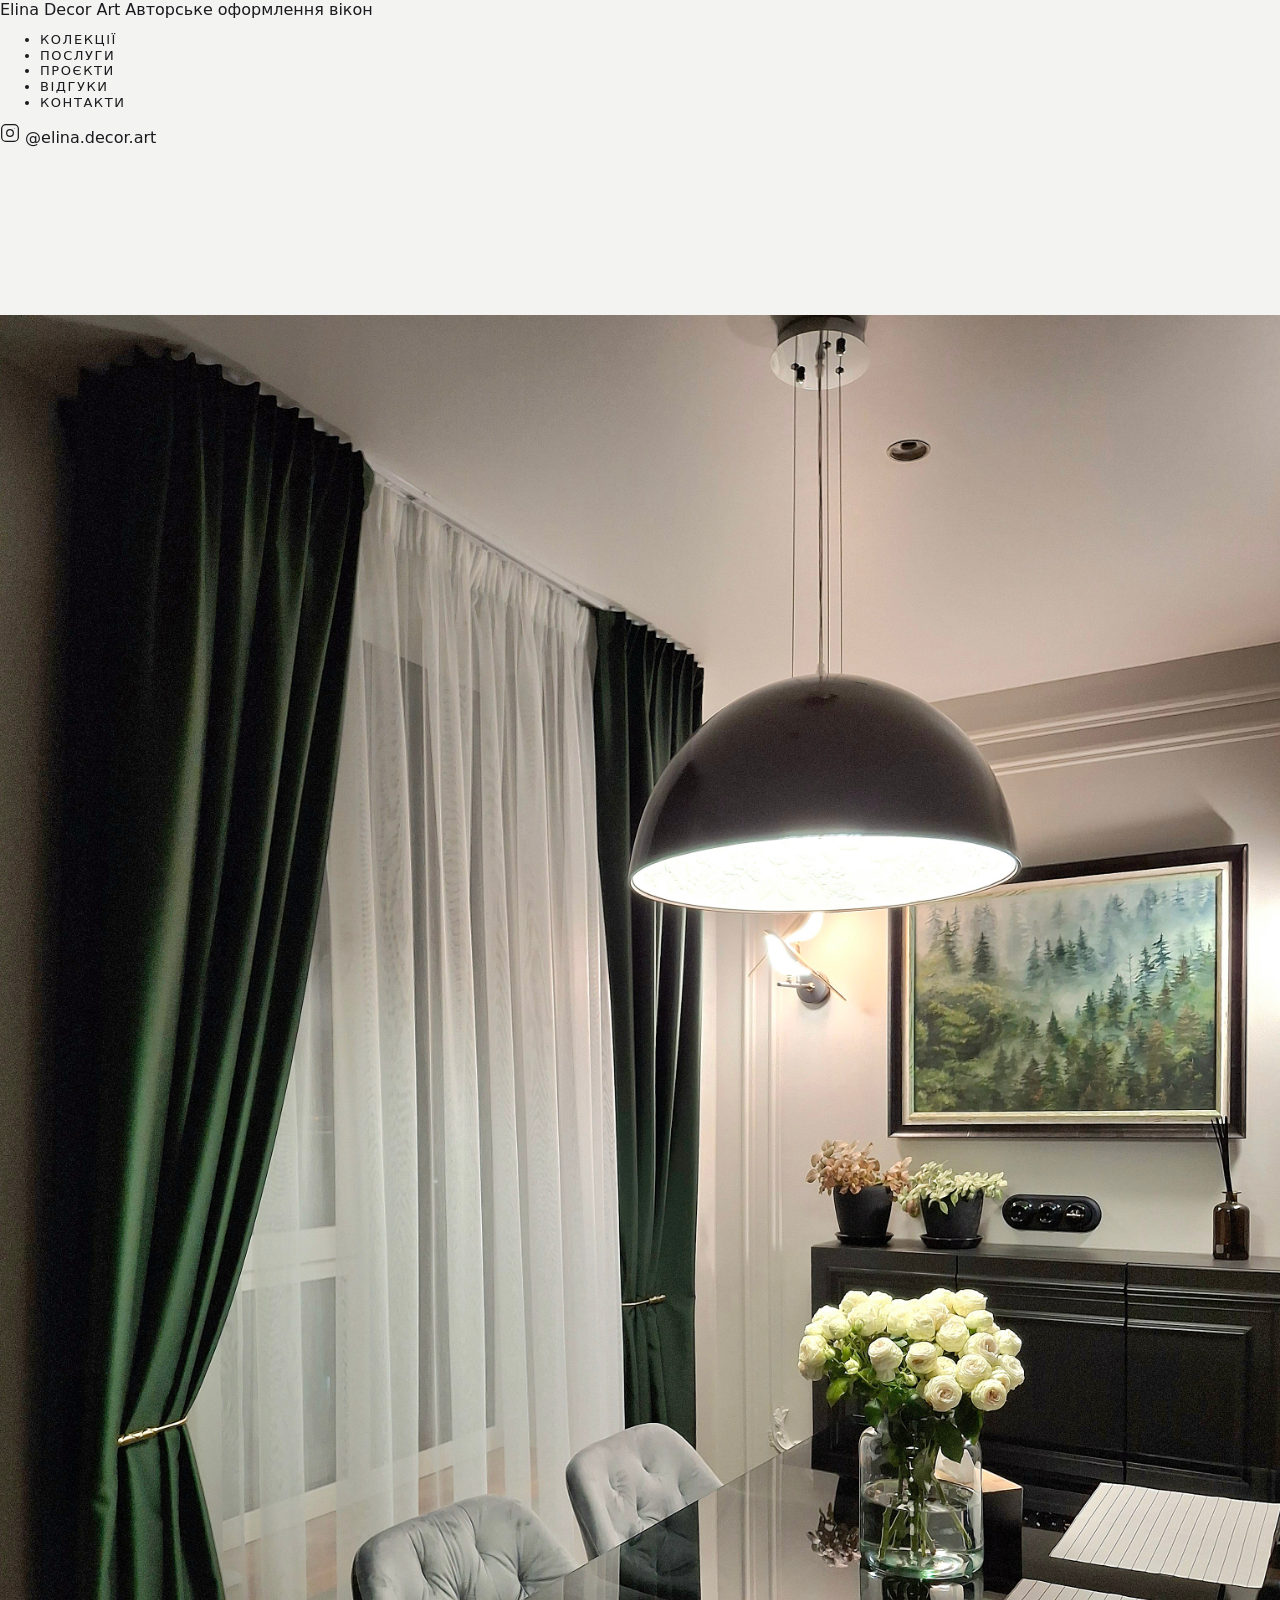
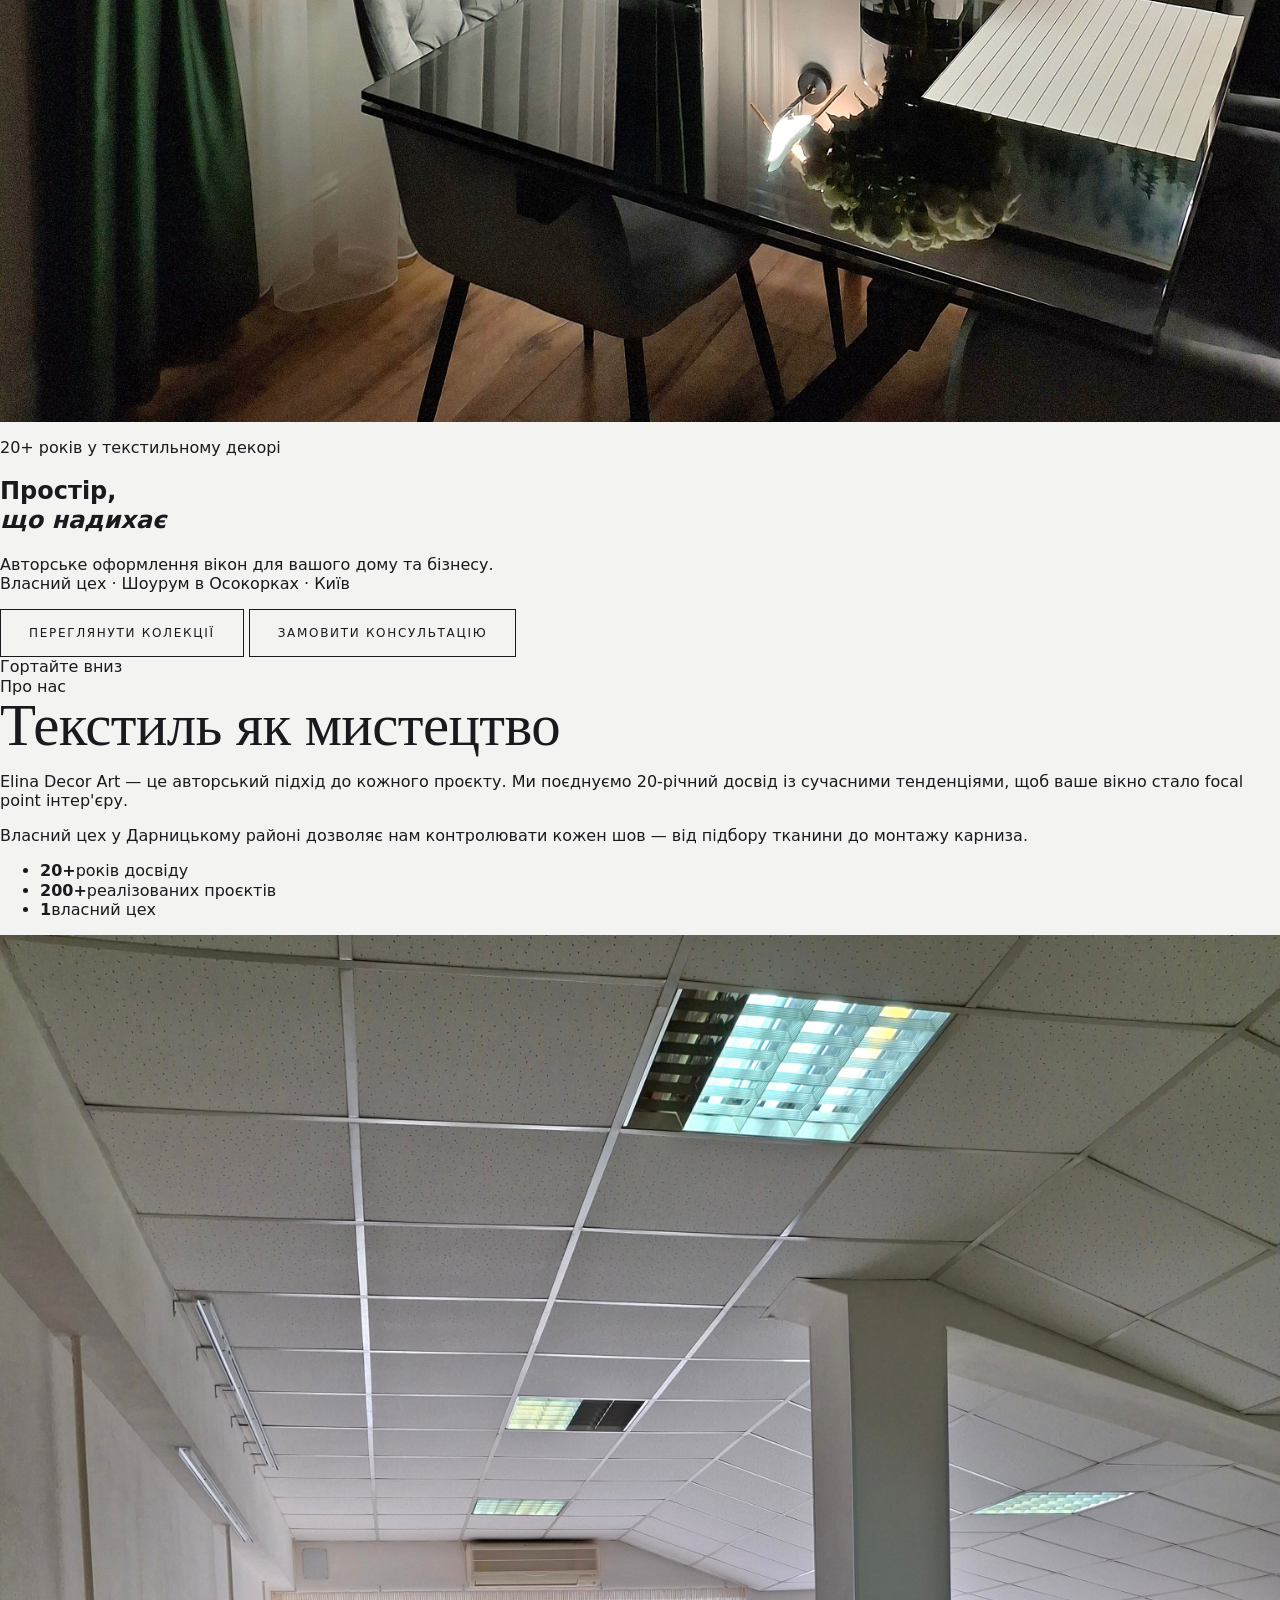
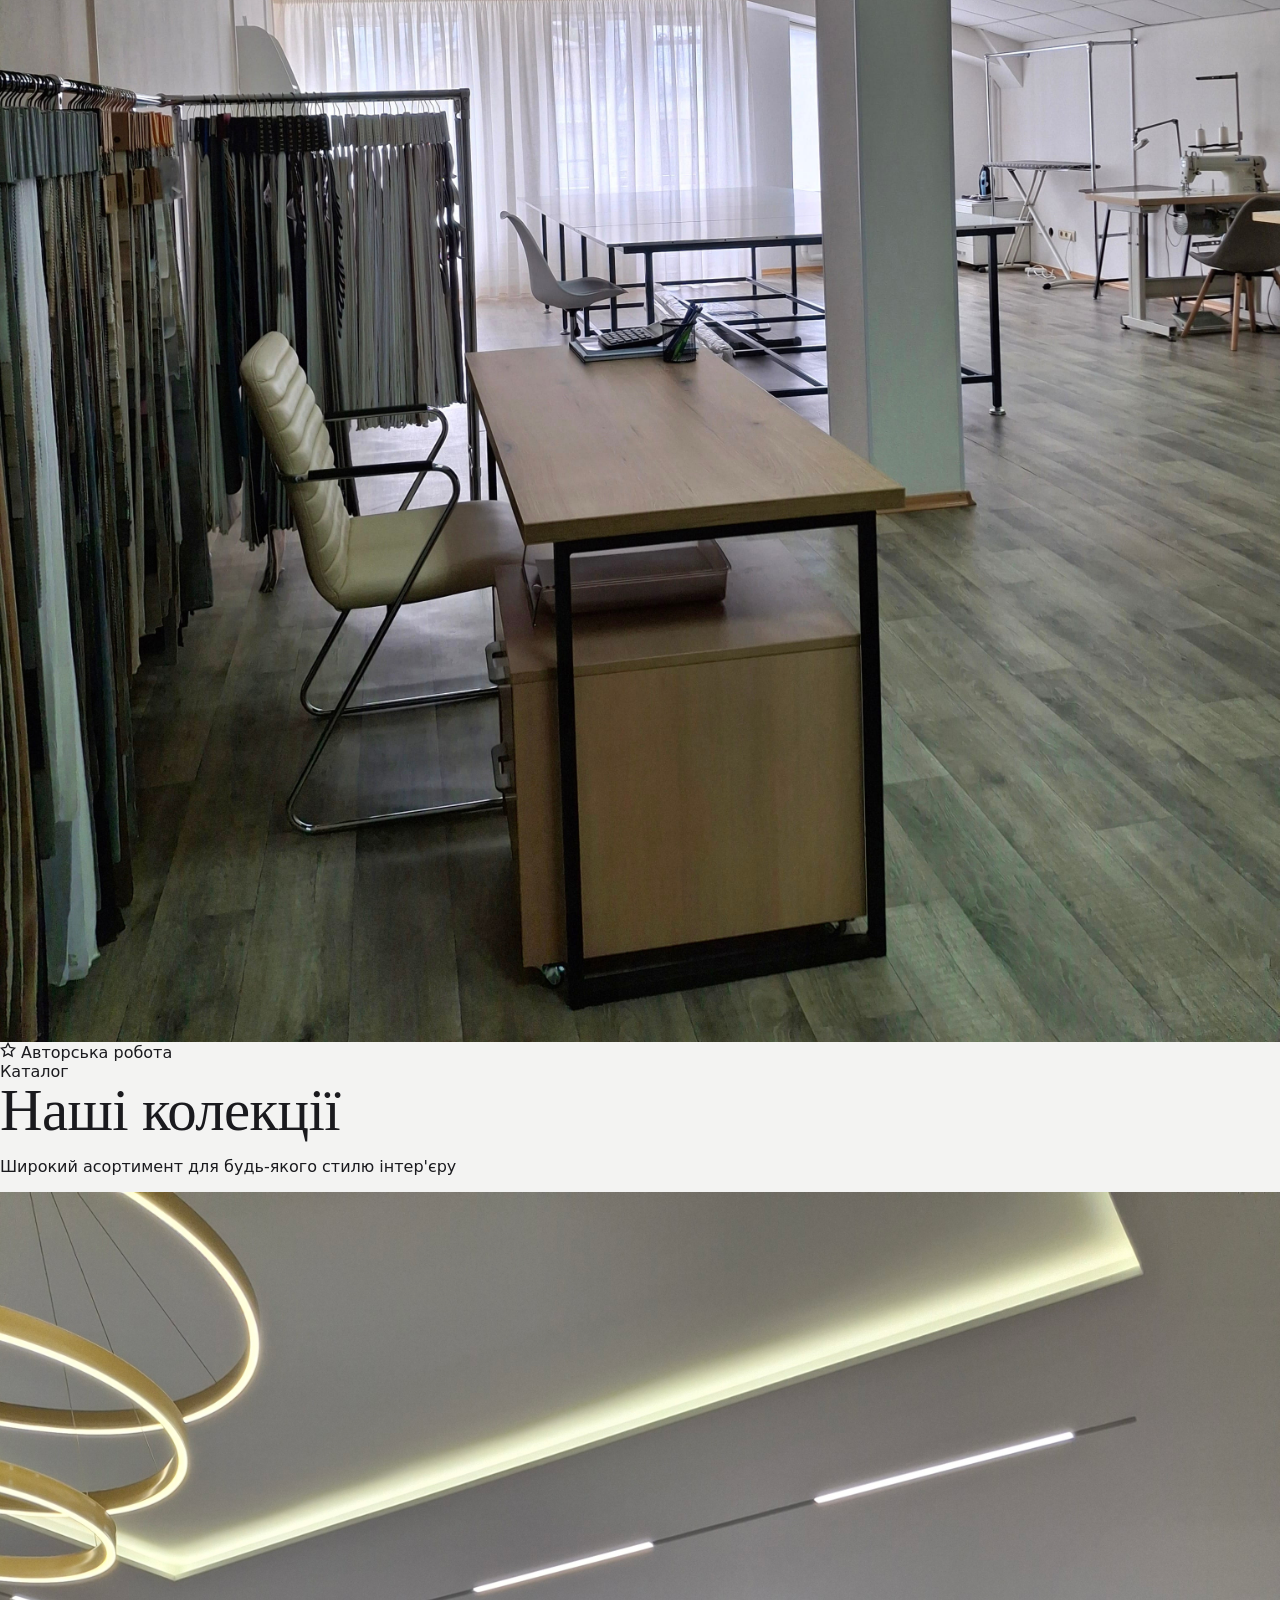
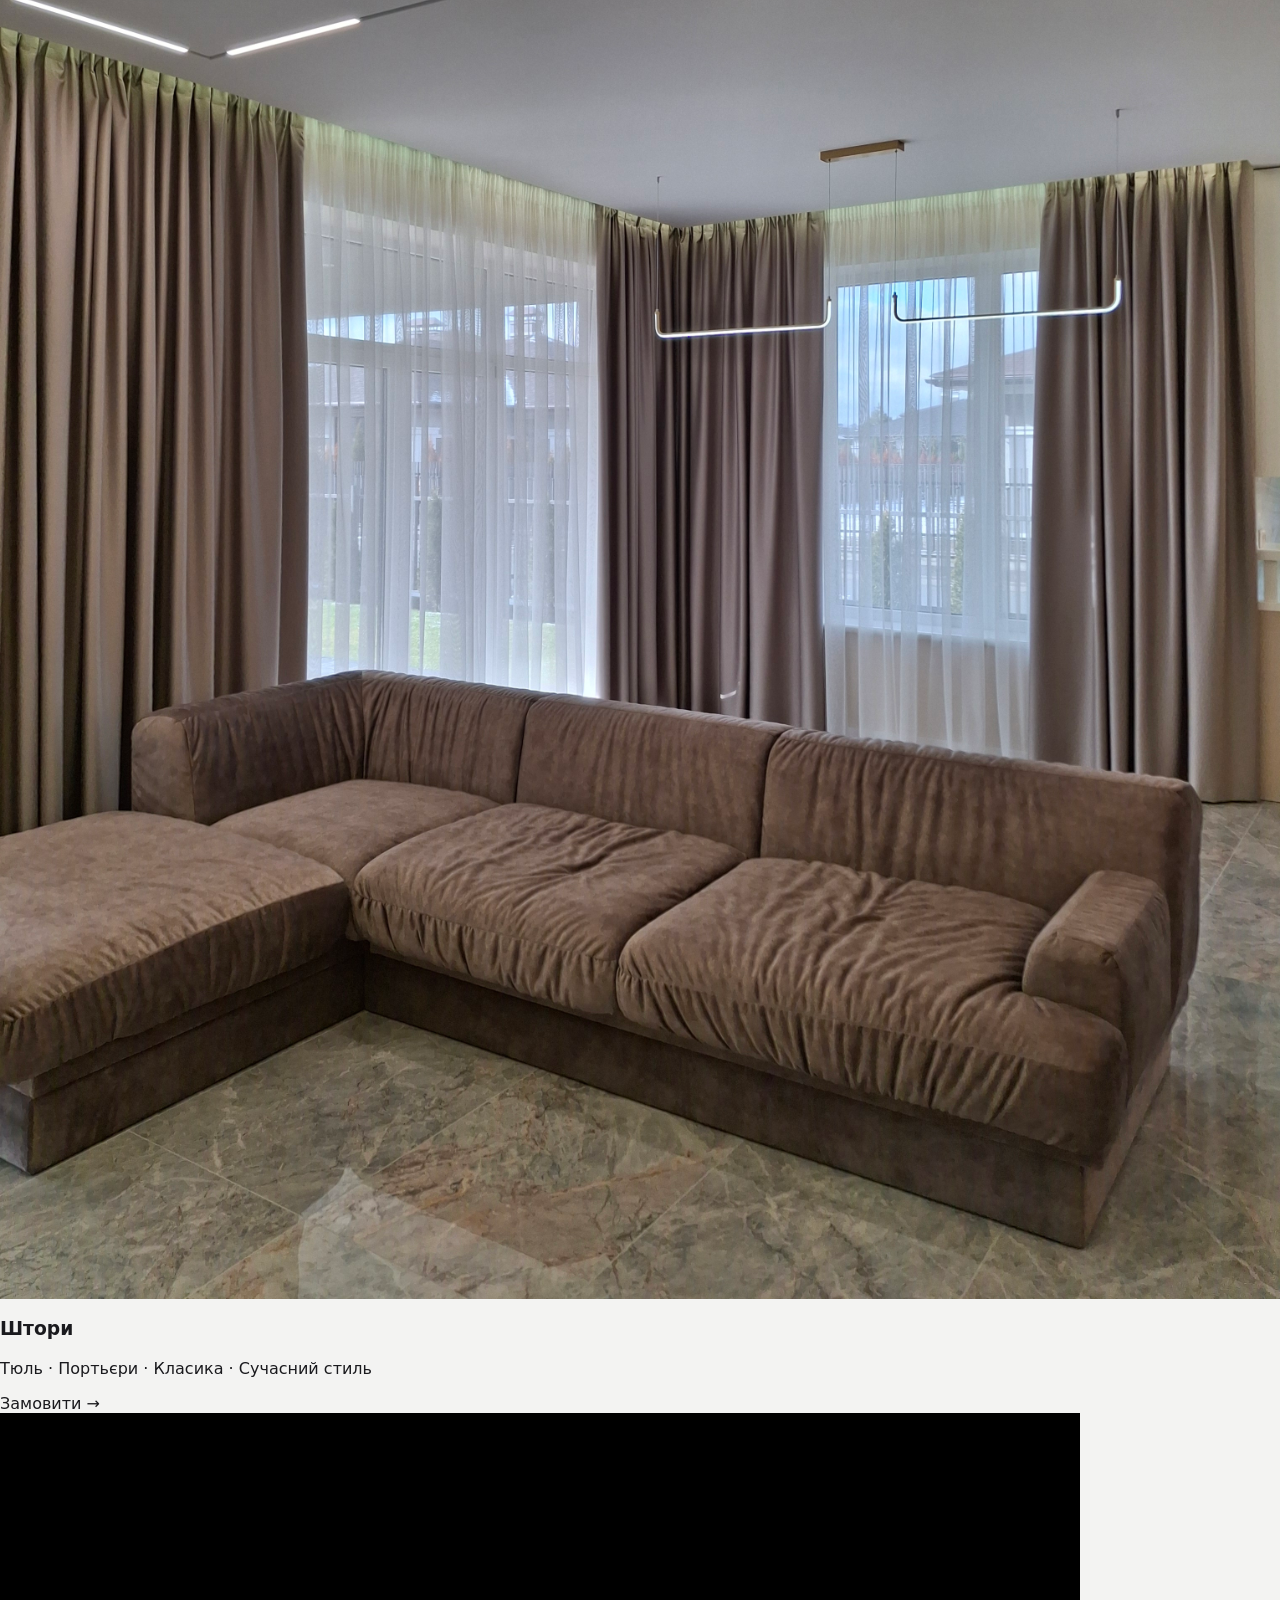
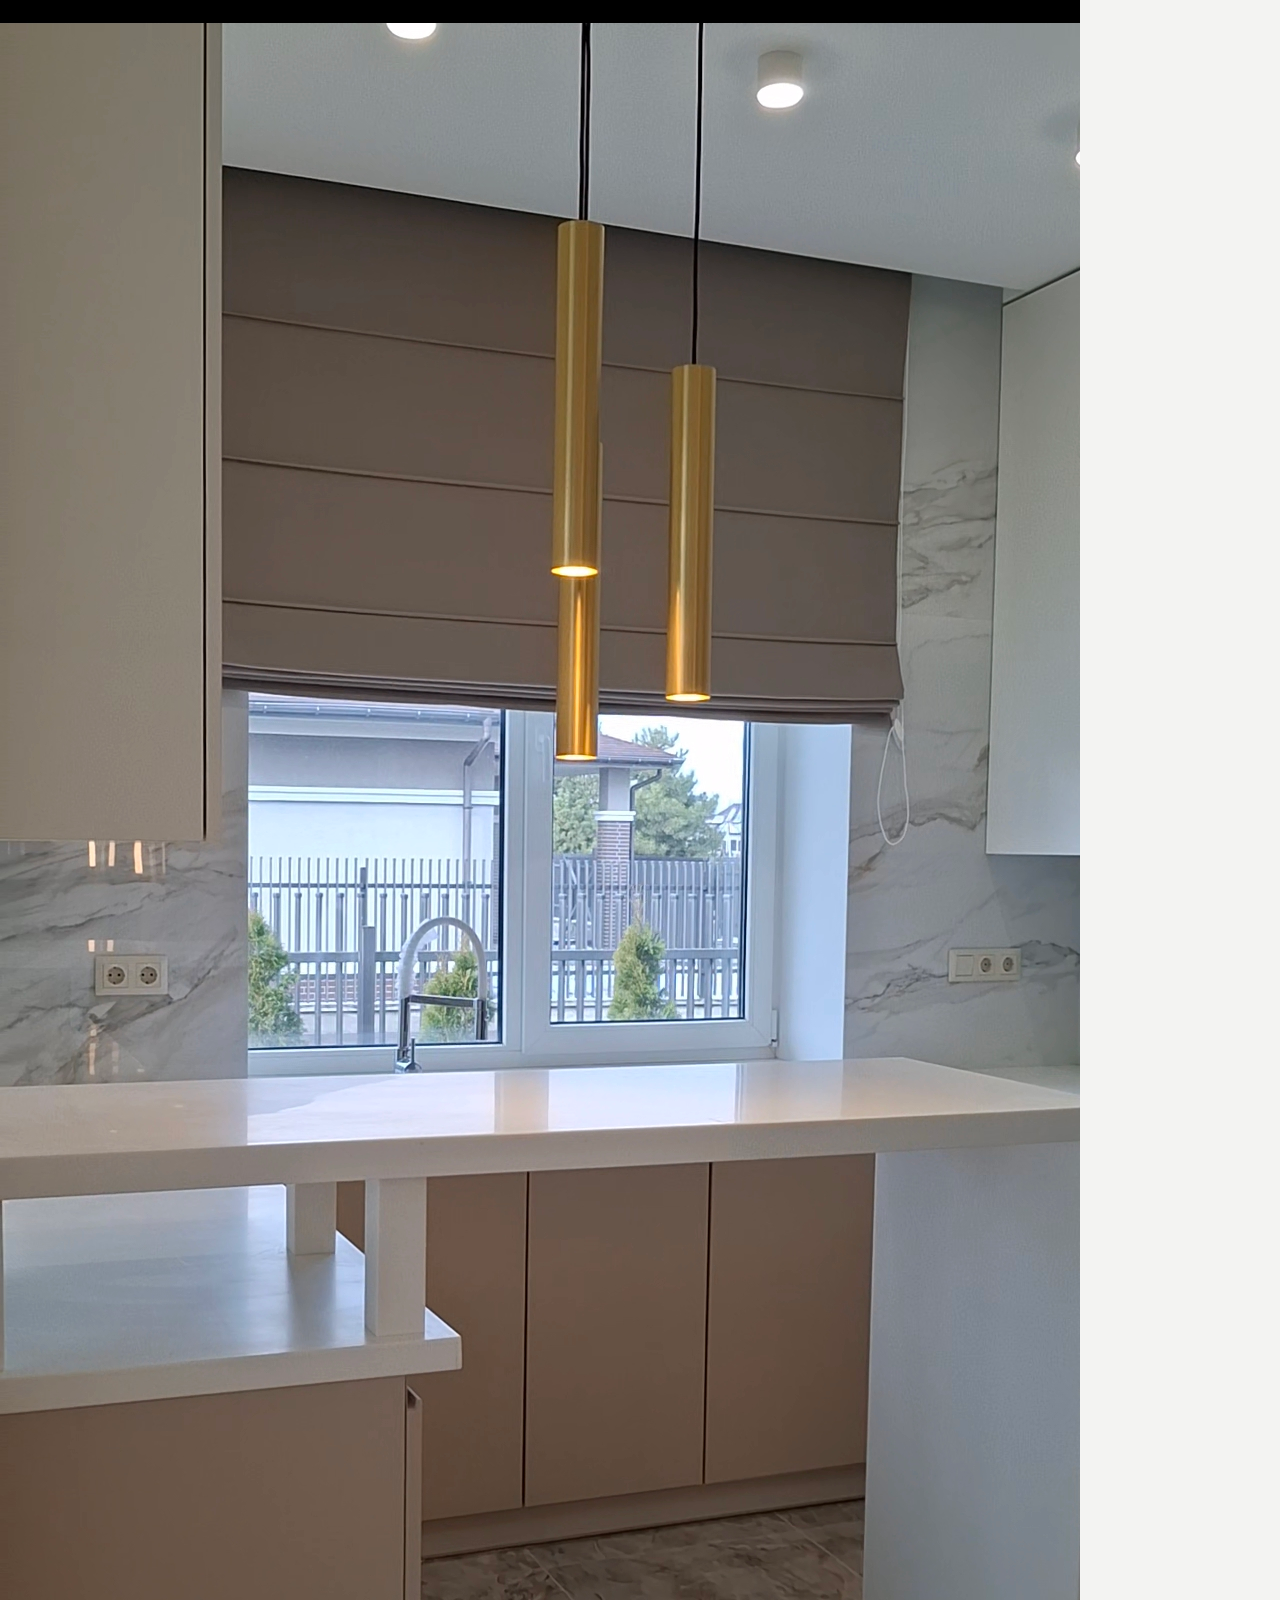
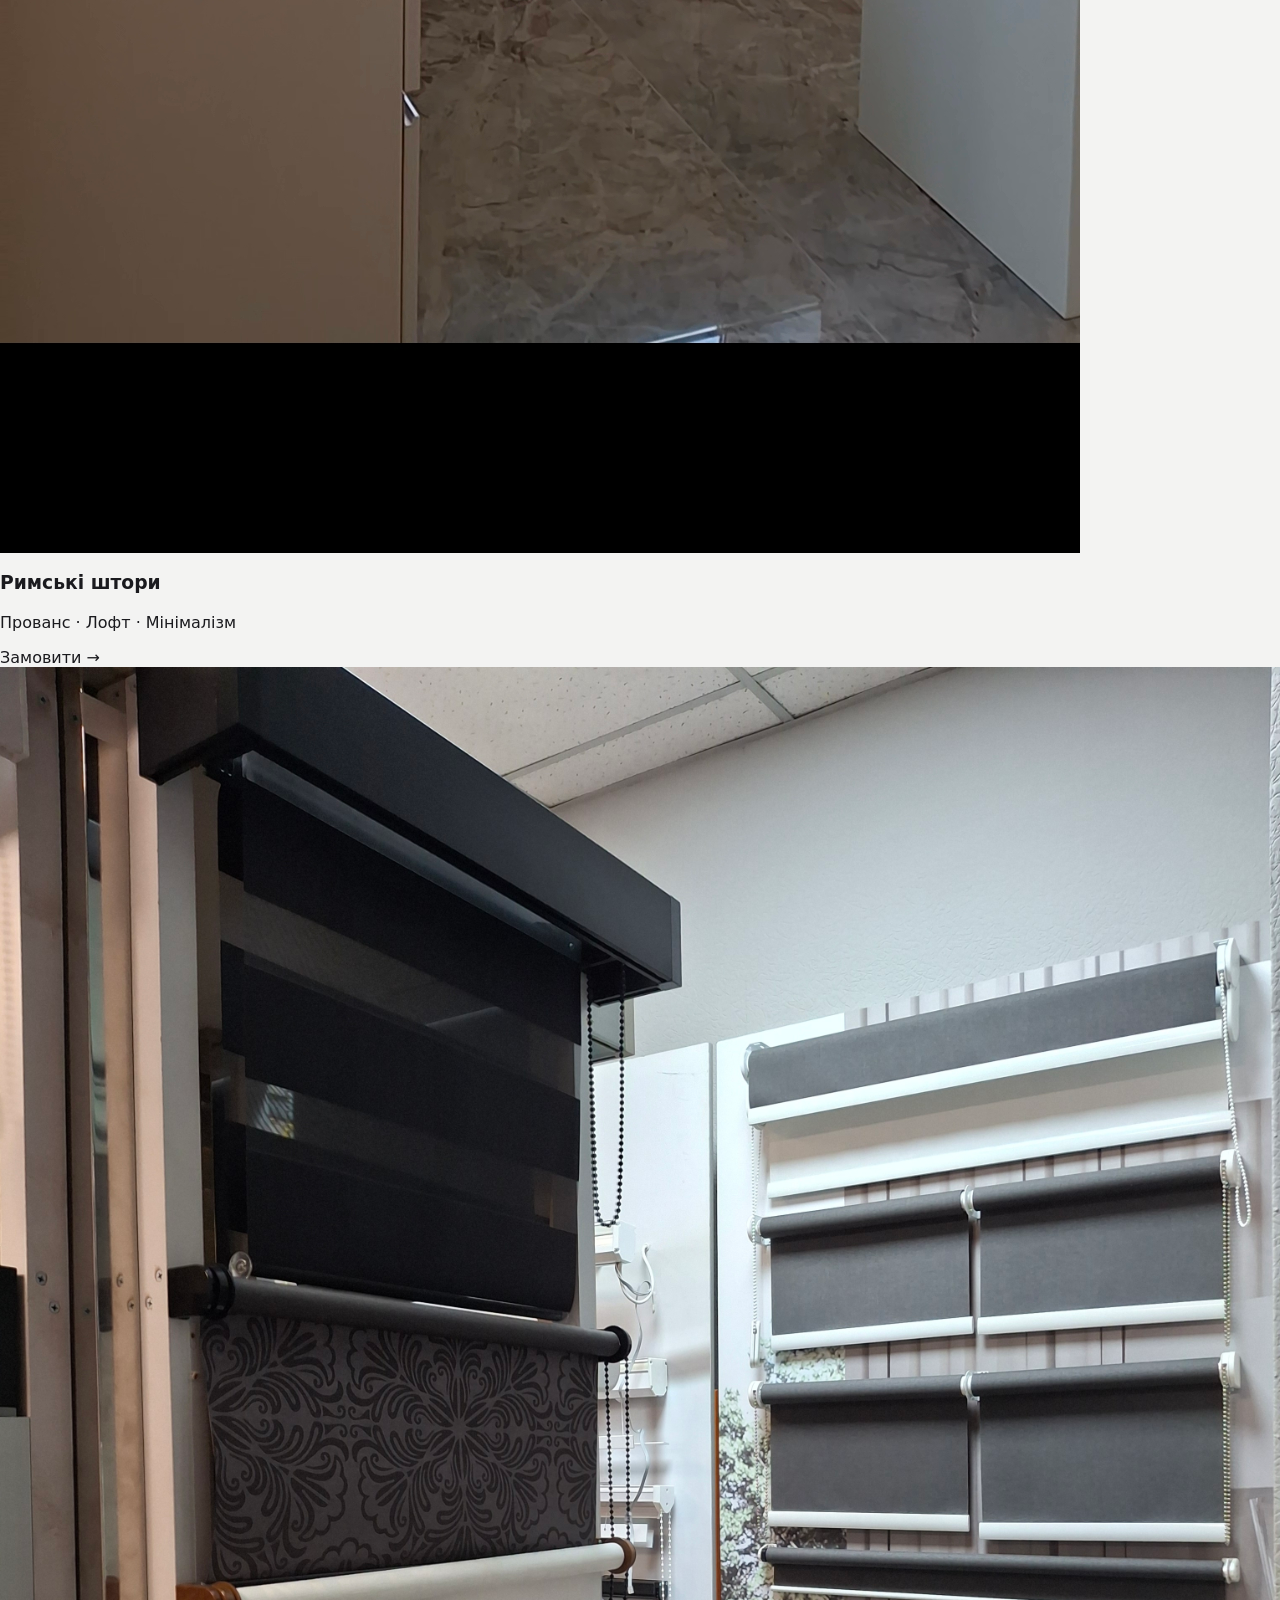
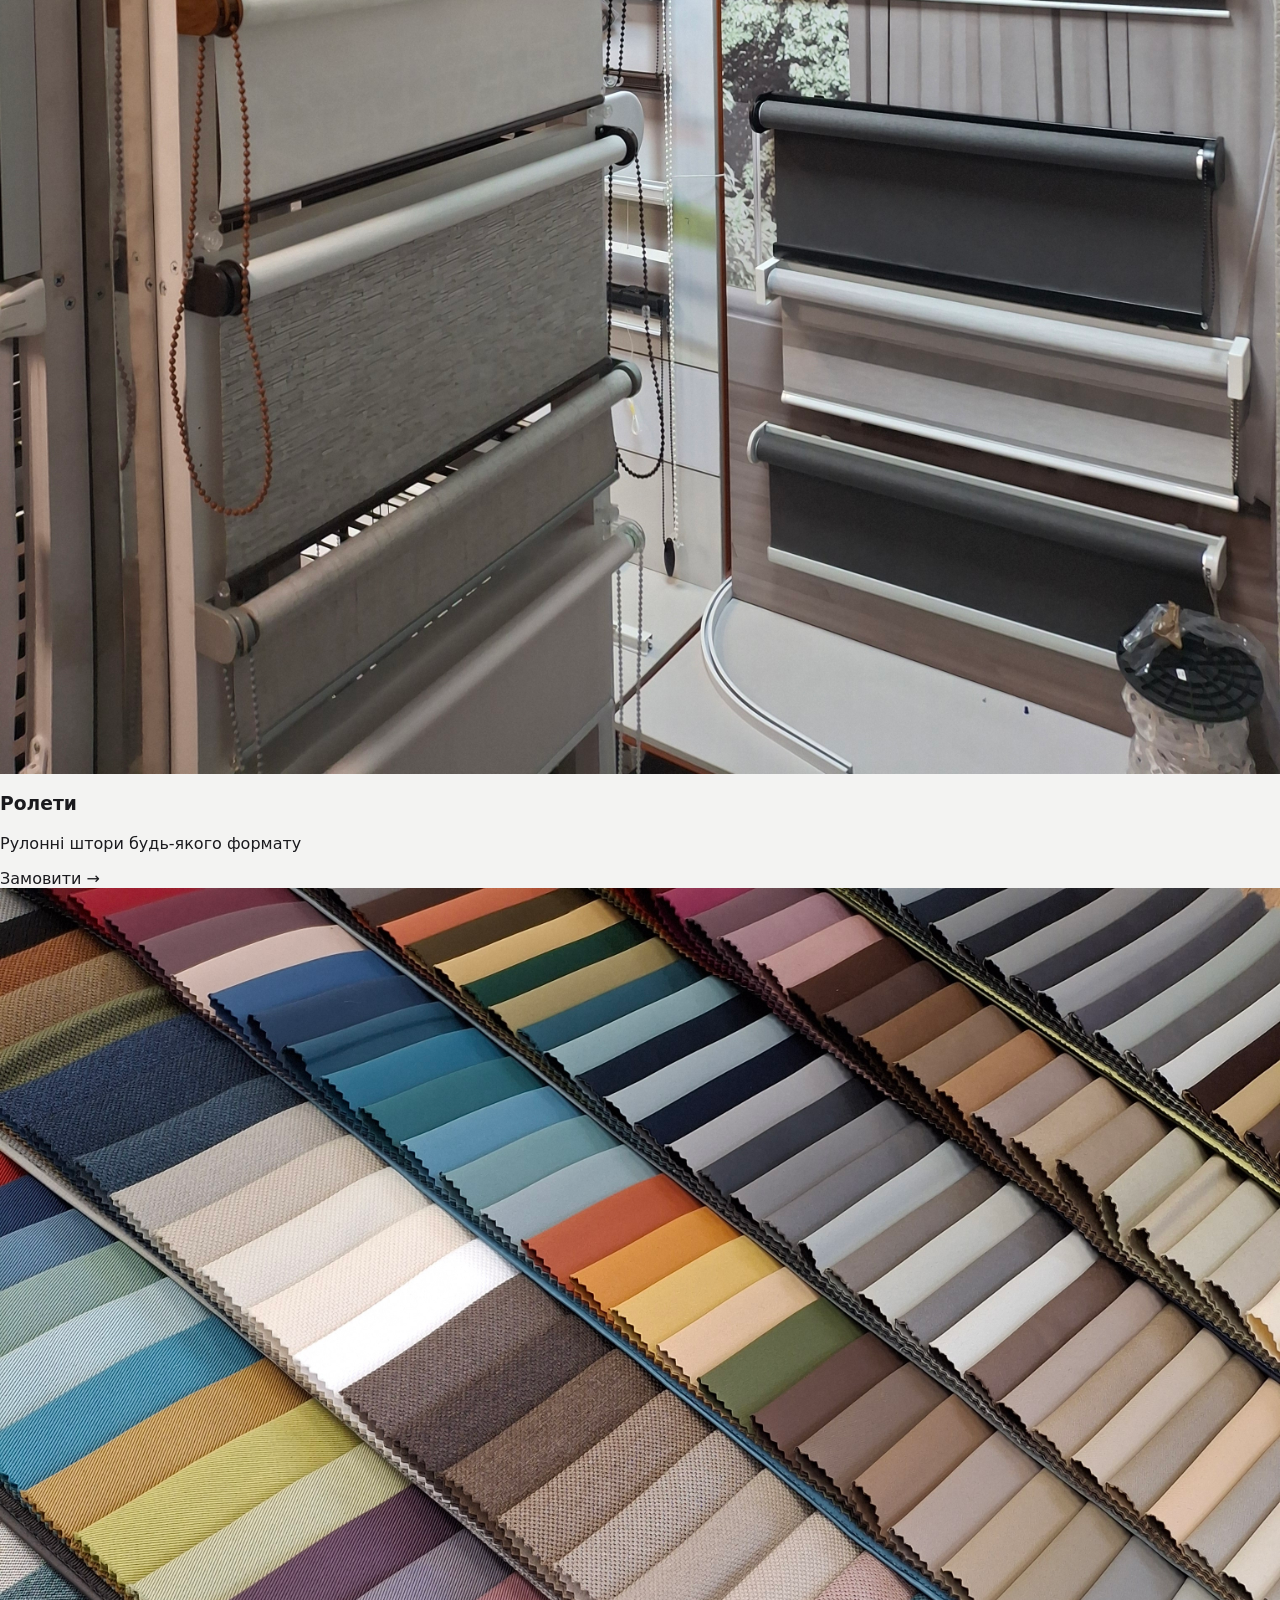
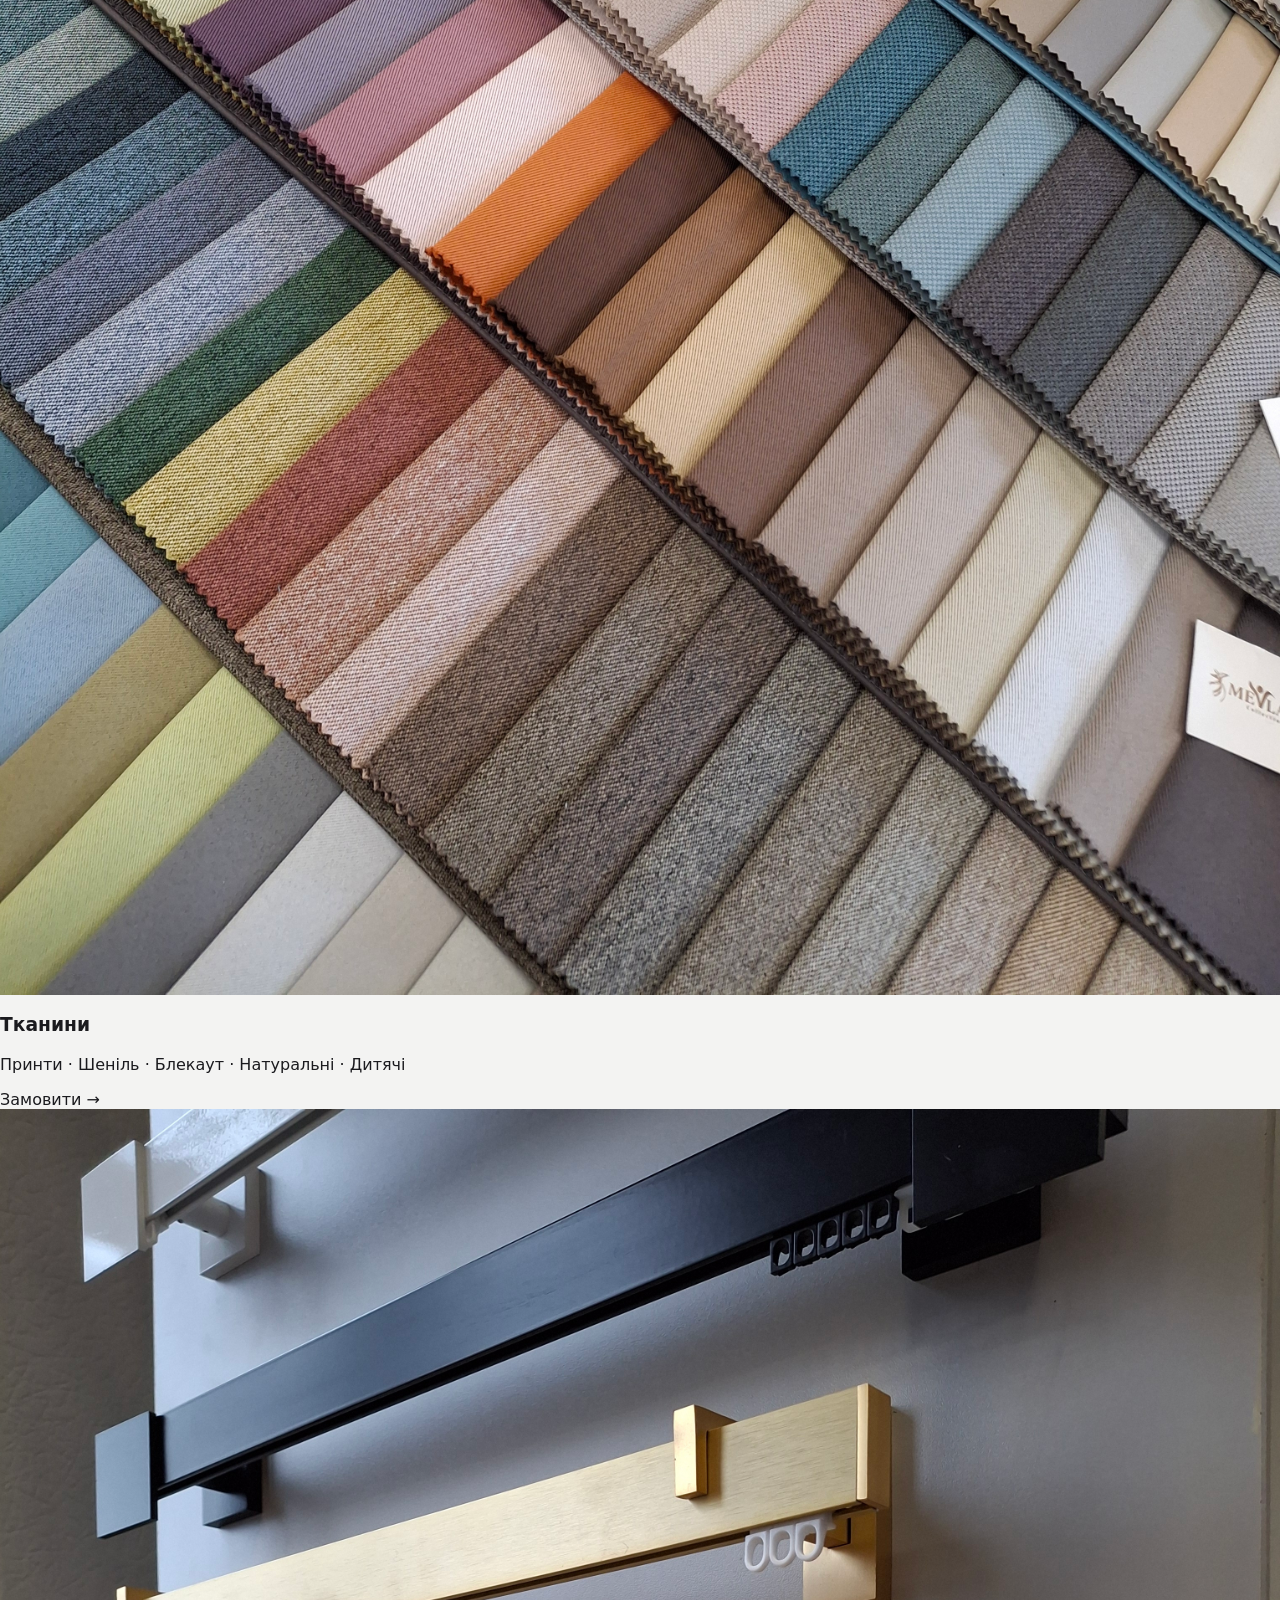
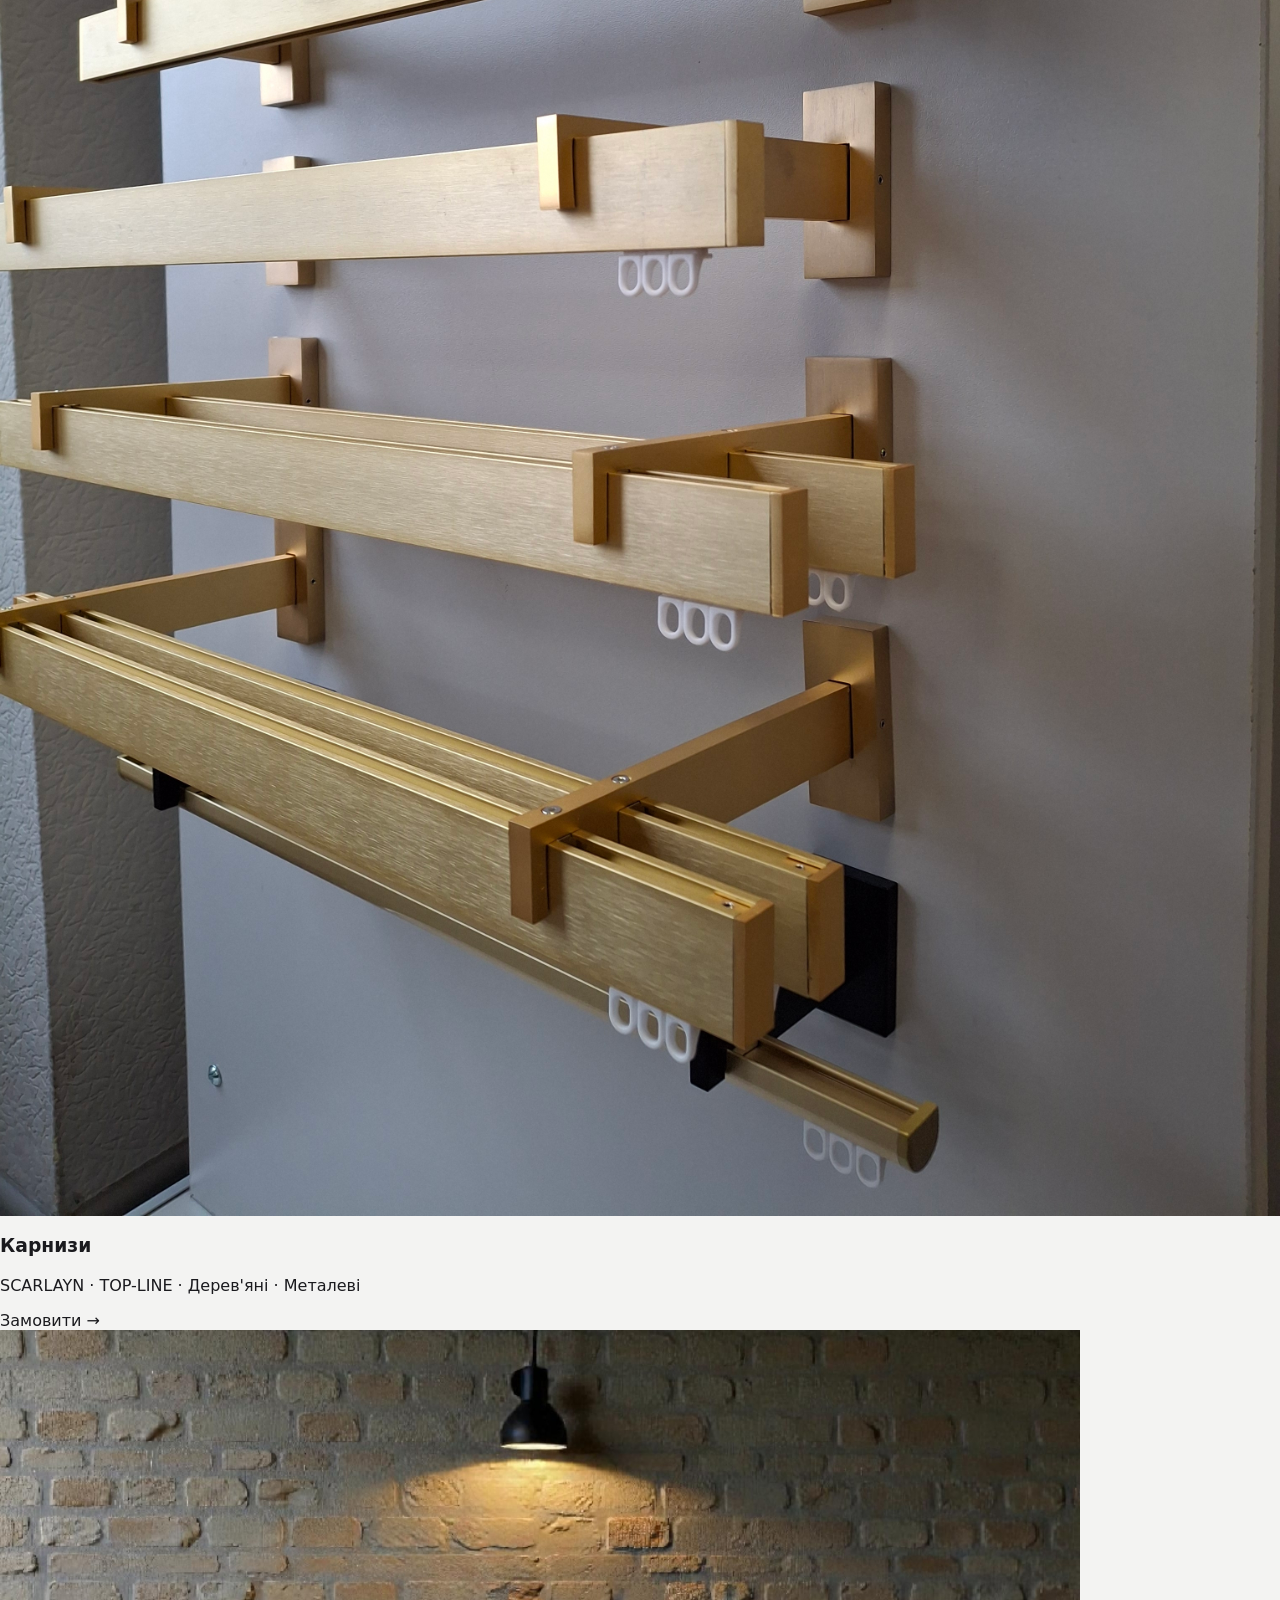
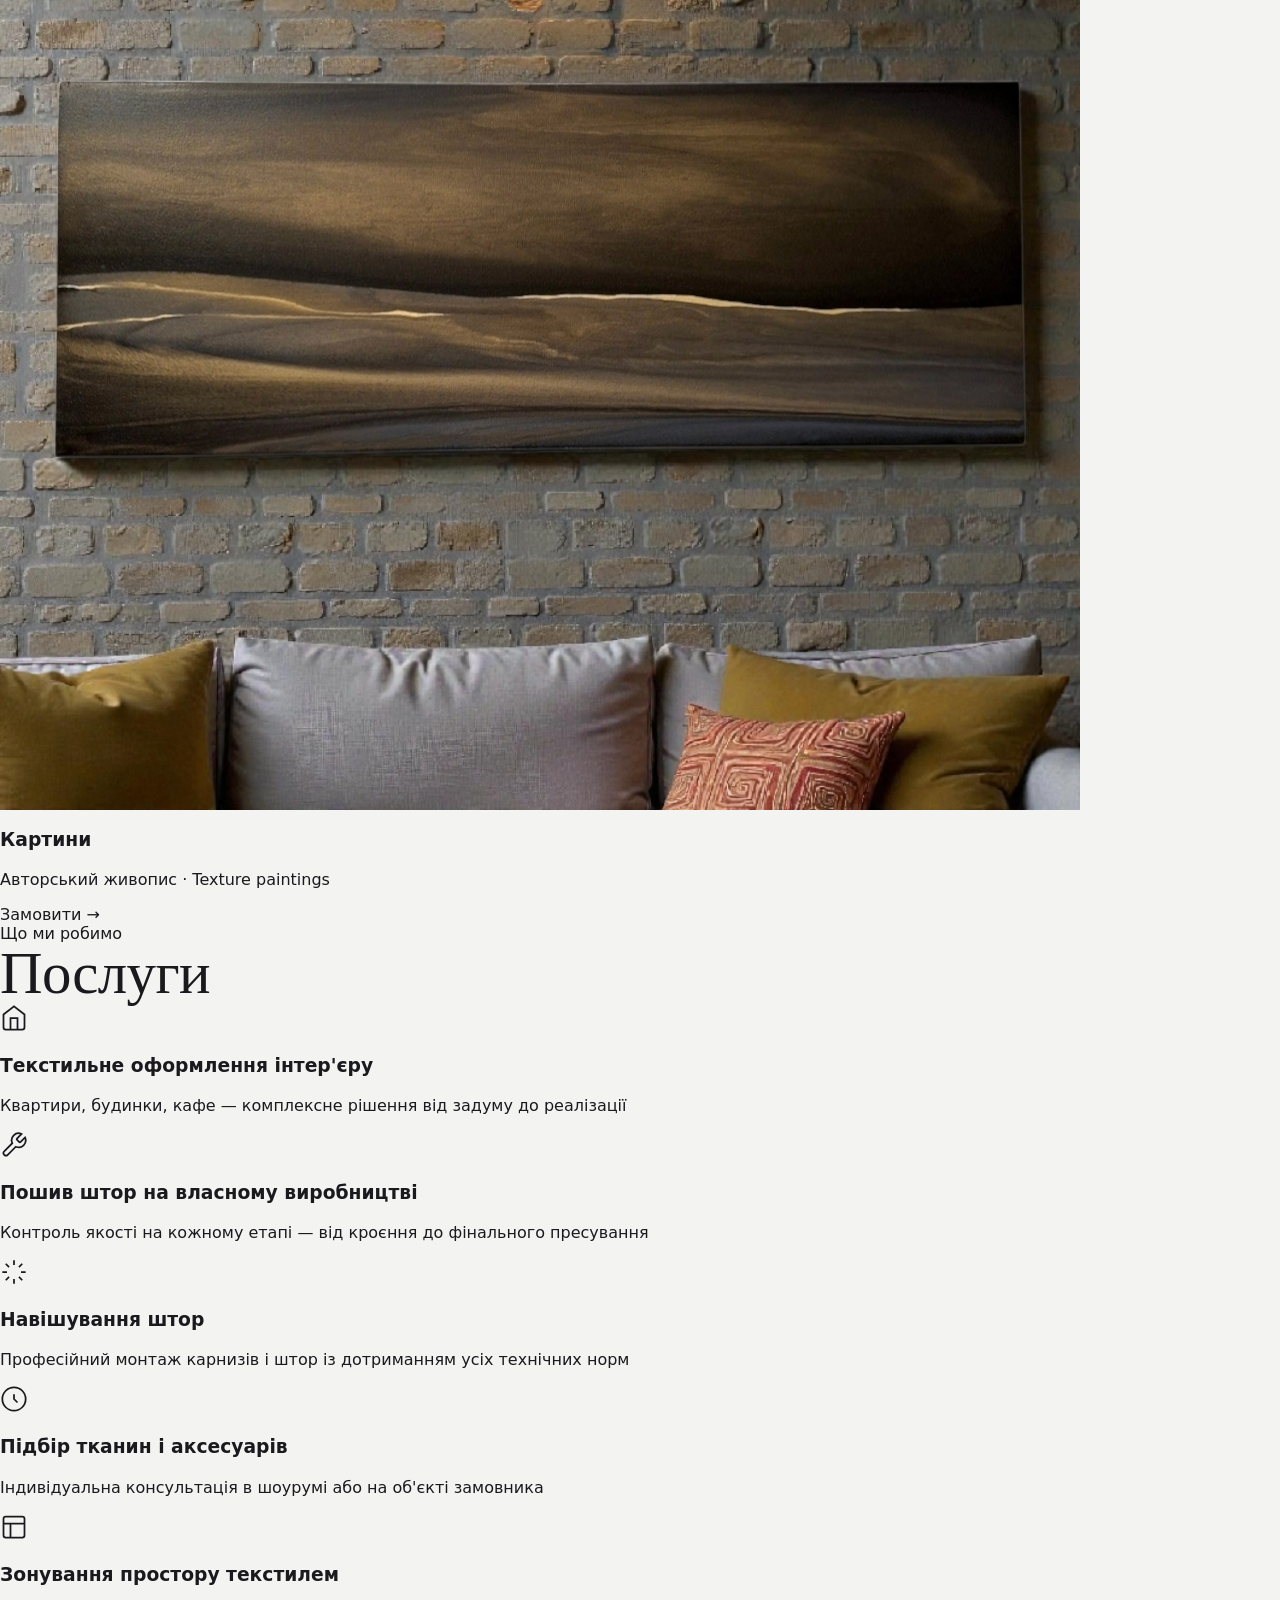
==== index.html @ 7eb772ab "content: swap in 7 new photos; correct phone to +38 097 248 39 22 Replaces hero, cat-shtory, cat-rom" ====
<!DOCTYPE html>
<html lang="uk">
<head>
  <meta charset="UTF-8" />
  <meta name="viewport" content="width=device-width, initial-scale=1.0" />
  <title>Elina Decor Art — Авторське оформлення вікон у Києві</title>
  <meta name="description" content="Авторське оформлення вікон. 20+ років досвіду. Карнизи, тканини, аксесуари, ролети. Власний цех у Києві, Осокорки." />
  <meta name="keywords" content="штори Київ, карнизи, ролети, тканини, оформлення вікон, пошив штор, римські штори" />
  <link rel="preconnect" href="https://fonts.googleapis.com" />
  <link rel="preconnect" href="https://fonts.gstatic.com" crossorigin />
  <link href="https://fonts.googleapis.com/css2?family=Cormorant+Garamond:ital,wght@0,300;0,400;0,500;0,600;1,300;1,400&family=Jost:wght@300;400;500&display=swap" rel="stylesheet" />
  <link rel="stylesheet" href="style.css" />
</head>
<body>

<!-- ─── HEADER ─── -->
<header class="header" id="header">
  <div class="header__inner container">
    <a href="#" class="logo">
      <span class="logo__name">Elina Decor Art</span>
      <span class="logo__tagline">Авторське оформлення вікон</span>
    </a>
    <nav class="nav" id="nav">
      <ul class="nav__list">
        <li><a href="#categories" class="nav__link">Колекції</a></li>
        <li><a href="#services" class="nav__link">Послуги</a></li>
        <li><a href="#projects" class="nav__link">Проєкти</a></li>
        <li><a href="#reviews" class="nav__link">Відгуки</a></li>
        <li><a href="#contact" class="nav__link">Контакти</a></li>
      </ul>
    </nav>
    <a href="https://www.instagram.com/elina.decor.art" target="_blank" rel="noopener" class="header__instagram">
      <svg width="20" height="20" viewBox="0 0 24 24" fill="none" stroke="currentColor" stroke-width="1.5"><rect x="2" y="2" width="20" height="20" rx="5"/><circle cx="12" cy="12" r="4"/><circle cx="17.5" cy="6.5" r="0.5" fill="currentColor" stroke="none"/></svg>
      @elina.decor.art
    </a>
    <button class="burger" id="burger" aria-label="Меню">
      <span></span><span></span><span></span>
    </button>
  </div>
</header>

<!-- ─── HERO ─── -->
<section class="hero" id="hero">
  <div class="hero__bg">
    <div class="hero__overlay"></div>
    <img src="hero.jpg" alt="Елегантні штори" class="hero__img" id="heroImg" onerror="this.style.display='none'" />
  </div>
  <div class="hero__content container">
    <p class="hero__eyebrow">20+ років у текстильному декорі</p>
    <h1 class="hero__title">Простір,<br /><em>що надихає</em></h1>
    <p class="hero__sub">Авторське оформлення вікон для вашого дому та бізнесу.<br />Власний цех · Шоурум в Осокорках · Київ</p>
    <div class="hero__actions">
      <a href="#categories" class="btn btn--primary">Переглянути колекції</a>
      <a href="#contact" class="btn btn--ghost">Замовити консультацію</a>
    </div>
  </div>
  <div class="hero__scroll-hint">
    <span>Гортайте вниз</span>
    <div class="hero__scroll-line"></div>
  </div>
</section>

<!-- ─── INTRO ─── -->
<section class="intro section">
  <div class="container intro__grid">
    <div class="intro__text">
      <span class="label">Про нас</span>
      <h2 class="h2">Текстиль як мистецтво</h2>
      <p>Elina Decor Art — це авторський підхід до кожного проєкту. Ми поєднуємо 20-річний досвід із сучасними тенденціями, щоб ваше вікно стало focal point інтер'єру.</p>
      <p>Власний цех у Дарницькому районі дозволяє нам контролювати кожен шов — від підбору тканини до монтажу карниза.</p>
      <ul class="intro__facts">
        <li><strong>20+</strong><span>років досвіду</span></li>
        <li><strong>200+</strong><span>реалізованих проєктів</span></li>
        <li><strong>1</strong><span>власний цех</span></li>
      </ul>
    </div>
    <div class="intro__visual">
      <div class="intro__img-wrap">
        <img src="about.jpg" alt="Наш шоурум" onerror="this.parentElement.classList.add('img-placeholder')" />
        <div class="intro__badge">
          <svg width="16" height="16" viewBox="0 0 24 24" fill="none" stroke="currentColor" stroke-width="2"><path d="M12 2L15.09 8.26L22 9.27L17 14.14L18.18 21.02L12 17.77L5.82 21.02L7 14.14L2 9.27L8.91 8.26L12 2Z"/></svg>
          Авторська робота
        </div>
      </div>
    </div>
  </div>
</section>

<!-- ─── CATEGORIES ─── -->
<section class="categories section section--sand" id="categories">
  <div class="container">
    <div class="section-header">
      <span class="label">Каталог</span>
      <h2 class="h2">Наші колекції</h2>
      <p class="section-header__sub">Широкий асортимент для будь-якого стилю інтер'єру</p>
    </div>
    <div class="categories__grid">

      <!-- Col 1: tall card (row-span 2) -->
      <article class="cat-card cat-card--large">
        <div class="cat-card__img-wrap">
          <img src="cat-shtory.jpg" alt="Штори" onerror="this.parentElement.classList.add('img-placeholder')" />
          <div class="cat-card__overlay"></div>
        </div>
        <div class="cat-card__body">
          <h3 class="cat-card__title">Штори</h3>
          <p class="cat-card__sub">Тюль · Портьєри · Класика · Сучасний стиль</p>
          <a href="#contact" class="cat-card__link">Замовити <span>→</span></a>
        </div>
      </article>

      <!-- Col 2 row 1 -->
      <article class="cat-card">
        <div class="cat-card__img-wrap">
          <img src="cat-roman.jpg" alt="Римські штори" onerror="this.parentElement.classList.add('img-placeholder')" />
          <div class="cat-card__overlay"></div>
        </div>
        <div class="cat-card__body">
          <h3 class="cat-card__title">Римські штори</h3>
          <p class="cat-card__sub">Прованс · Лофт · Мінімалізм</p>
          <a href="#contact" class="cat-card__link">Замовити <span>→</span></a>
        </div>
      </article>

      <!-- Col 3: tall card (row-span 2) -->
      <article class="cat-card cat-card--large-right">
        <div class="cat-card__img-wrap">
          <img src="cat-rolety.jpg" alt="Ролети" onerror="this.parentElement.classList.add('img-placeholder')" />
          <div class="cat-card__overlay"></div>
        </div>
        <div class="cat-card__body">
          <h3 class="cat-card__title">Ролети</h3>
          <p class="cat-card__sub">Рулонні штори будь-якого формату</p>
          <a href="#contact" class="cat-card__link">Замовити <span>→</span></a>
        </div>
      </article>

      <!-- Col 2 row 2 -->
      <article class="cat-card">
        <div class="cat-card__img-wrap">
          <img src="cat-fabric.jpg" alt="Тканини" onerror="this.parentElement.classList.add('img-placeholder')" />
          <div class="cat-card__overlay"></div>
        </div>
        <div class="cat-card__body">
          <h3 class="cat-card__title">Тканини</h3>
          <p class="cat-card__sub">Принти · Шеніль · Блекаут · Натуральні · Дитячі</p>
          <a href="#contact" class="cat-card__link">Замовити <span>→</span></a>
        </div>
      </article>

      <!-- Row 3 full width — 2 cards -->
      <article class="cat-card">
        <div class="cat-card__img-wrap">
          <img src="cat-karnyz.jpg" alt="Карнизи" onerror="this.parentElement.classList.add('img-placeholder')" />
          <div class="cat-card__overlay"></div>
        </div>
        <div class="cat-card__body">
          <h3 class="cat-card__title">Карнизи</h3>
          <p class="cat-card__sub">SCARLAYN · TOP-LINE · Дерев'яні · Металеві</p>
          <a href="#contact" class="cat-card__link">Замовити <span>→</span></a>
        </div>
      </article>

      <article class="cat-card">
        <div class="cat-card__img-wrap">
          <img src="cat-paintings.jpg" alt="Картини" onerror="this.parentElement.classList.add('img-placeholder')" />
          <div class="cat-card__overlay"></div>
        </div>
        <div class="cat-card__body">
          <h3 class="cat-card__title">Картини</h3>
          <p class="cat-card__sub">Авторський живопис · Texture paintings</p>
          <a href="#contact" class="cat-card__link">Замовити <span>→</span></a>
        </div>
      </article>

    </div>
  </div>
</section>

<!-- ─── SERVICES ─── -->
<section class="services section" id="services">
  <div class="container">
    <div class="section-header">
      <span class="label">Що ми робимо</span>
      <h2 class="h2">Послуги</h2>
    </div>
    <div class="services__grid">
      <div class="service-item">
        <div class="service-item__icon">
          <svg width="28" height="28" viewBox="0 0 24 24" fill="none" stroke="currentColor" stroke-width="1.5"><path d="M3 9l9-7 9 7v11a2 2 0 01-2 2H5a2 2 0 01-2-2z"/><polyline points="9 22 9 12 15 12 15 22"/></svg>
        </div>
        <h3>Текстильне оформлення інтер'єру</h3>
        <p>Квартири, будинки, кафе — комплексне рішення від задуму до реалізації</p>
      </div>
      <div class="service-item">
        <div class="service-item__icon">
          <svg width="28" height="28" viewBox="0 0 24 24" fill="none" stroke="currentColor" stroke-width="1.5"><path d="M14.7 6.3a1 1 0 000 1.4l1.6 1.6a1 1 0 001.4 0l3.77-3.77a6 6 0 01-7.94 7.94l-6.91 6.91a2.12 2.12 0 01-3-3l6.91-6.91a6 6 0 017.94-7.94l-3.76 3.76z"/></svg>
        </div>
        <h3>Пошив штор на власному виробництві</h3>
        <p>Контроль якості на кожному етапі — від кроєння до фінального пресування</p>
      </div>
      <div class="service-item">
        <div class="service-item__icon">
          <svg width="28" height="28" viewBox="0 0 24 24" fill="none" stroke="currentColor" stroke-width="1.5"><line x1="12" y1="2" x2="12" y2="6"/><line x1="12" y1="18" x2="12" y2="22"/><path d="M4.93 4.93l2.83 2.83M16.24 16.24l2.83 2.83M2 12h4M18 12h4M4.93 19.07l2.83-2.83M16.24 7.76l2.83-2.83"/></svg>
        </div>
        <h3>Навішування штор</h3>
        <p>Професійний монтаж карнизів і штор із дотриманням усіх технічних норм</p>
      </div>
      <div class="service-item">
        <div class="service-item__icon">
          <svg width="28" height="28" viewBox="0 0 24 24" fill="none" stroke="currentColor" stroke-width="1.5"><circle cx="12" cy="12" r="10"/><path d="M12 8v4l3 3"/></svg>
        </div>
        <h3>Підбір тканин і аксесуарів</h3>
        <p>Індивідуальна консультація в шоурумі або на об'єкті замовника</p>
      </div>
      <div class="service-item">
        <div class="service-item__icon">
          <svg width="28" height="28" viewBox="0 0 24 24" fill="none" stroke="currentColor" stroke-width="1.5"><rect x="3" y="3" width="18" height="18" rx="2"/><path d="M3 9h18M9 21V9"/></svg>
        </div>
        <h3>Зонування простору текстилем</h3>
        <p>Розумне використання штор і тканин для поділу простору без перегородок</p>
      </div>
      <div class="service-item">
        <div class="service-item__icon">
          <svg width="28" height="28" viewBox="0 0 24 24" fill="none" stroke="currentColor" stroke-width="1.5"><path d="M12 2l3.09 6.26L22 9.27l-5 4.87 1.18 6.88L12 17.77l-6.18 3.25L7 14.14 2 9.27l6.91-1.01L12 2z"/></svg>
        </div>
        <h3>Авторські картини Texture Paintings</h3>
        <p>Унікальні живописні роботи для доповнення інтер'єру</p>
      </div>
    </div>
  </div>
</section>

<!-- ─── PROCESS ─── -->
<section class="process section section--dark">
  <div class="container">
    <div class="section-header section-header--light">
      <span class="label label--light">Як ми працюємо</span>
      <h2 class="h2 h2--light">Від ідеї до результату</h2>
    </div>
    <div class="process__steps">
      <div class="process__step">
        <div class="process__num">01</div>
        <h3>Консультація</h3>
        <p>Обговорюємо ваші побажання, стиль інтер'єру та бюджет — в шоурумі або онлайн</p>
      </div>
      <div class="process__connector"></div>
      <div class="process__step">
        <div class="process__num">02</div>
        <h3>Підбір матеріалів</h3>
        <p>Підбираємо тканини, карнизи та аксесуари з урахуванням вашого стилю</p>
      </div>
      <div class="process__connector"></div>
      <div class="process__step">
        <div class="process__num">03</div>
        <h3>Виробництво</h3>
        <p>Шиємо на власному обладнанні з контролем якості на кожному етапі</p>
      </div>
      <div class="process__connector"></div>
      <div class="process__step">
        <div class="process__num">04</div>
        <h3>Монтаж</h3>
        <p>Встановлюємо карнизи та навішуємо штори — акуратно й точно в строк</p>
      </div>
    </div>
  </div>
</section>

<!-- ─── PROJECTS ─── -->
<section class="projects section section--sand" id="projects">
  <div class="container">
    <div class="section-header">
      <span class="label">Портфоліо</span>
      <h2 class="h2">Реалізовані проєкти</h2>
      <p class="section-header__sub">Кожен проєкт — унікальне рішення для конкретного простору</p>
    </div>
    <div class="projects__filter" id="projectsFilter">
      <button class="filter-btn active" data-filter="all">Всі</button>
      <button class="filter-btn" data-filter="apartment">Квартири</button>
      <button class="filter-btn" data-filter="house">Будинки</button>
      <button class="filter-btn" data-filter="commercial">Комерційні</button>
    </div>
    <div class="projects__grid" id="projectsGrid">

      <article class="project-card" data-category="apartment">
        <div class="project-card__img">
          <img src="proj-lukyanivka.jpg" alt="Проєкт Лук'янівка" onerror="this.parentElement.classList.add('img-placeholder')" />
          <div class="project-card__hover">
            <span>Переглянути</span>
          </div>
        </div>
        <div class="project-card__info">
          <span class="project-card__tag">Квартира</span>
          <h3>Лук'янівка, Київ</h3>
          <p>Класичний стиль, портьєри з оксамиту</p>
        </div>
      </article>

      <article class="project-card" data-category="apartment">
        <div class="project-card__img">
          <img src="proj-comfort-town.jpg" alt="Проєкт Comfort Town" onerror="this.parentElement.classList.add('img-placeholder')" />
          <div class="project-card__hover">
            <span>Переглянути</span>
          </div>
        </div>
        <div class="project-card__info">
          <span class="project-card__tag">Квартира</span>
          <h3>Comfort Town, Київ</h3>
          <p>Сучасний мінімалізм, ролети блекаут</p>
        </div>
      </article>

      <article class="project-card" data-category="apartment">
        <div class="project-card__img">
          <img src="proj-smart.jpg" alt="Смарт-квартира" onerror="this.parentElement.classList.add('img-placeholder')" />
          <div class="project-card__hover">
            <span>Переглянути</span>
          </div>
        </div>
        <div class="project-card__info">
          <span class="project-card__tag">Квартира</span>
          <h3>Смарт-квартира, Київ</h3>
          <p>Зонування текстилем, римські штори</p>
        </div>
      </article>

      <article class="project-card" data-category="house">
        <div class="project-card__img">
          <img src="proj-myla.jpg" alt="Будинок с. Мила" onerror="this.parentElement.classList.add('img-placeholder')" />
          <div class="project-card__hover">
            <span>Переглянути</span>
          </div>
        </div>
        <div class="project-card__info">
          <span class="project-card__tag">Будинок</span>
          <h3>с. Мила, Київська обл.</h3>
          <p>Приватний будинок, портьєри на підлогу</p>
        </div>
      </article>

      <article class="project-card" data-category="commercial">
        <div class="project-card__img">
          <img src="proj-cafe.jpg" alt="Кафе Крюківщина" onerror="this.parentElement.classList.add('img-placeholder')" />
          <div class="project-card__hover">
            <span>Переглянути</span>
          </div>
        </div>
        <div class="project-card__info">
          <span class="project-card__tag">Кафе</span>
          <h3>Кафе, Крюківщина</h3>
          <p>Комерційний проєкт, текстиль для зонування</p>
        </div>
      </article>

      <article class="project-card" data-category="house">
        <div class="project-card__img">
          <img src="proj-irpin.jpg" alt="Ірпінь, прованс" onerror="this.parentElement.classList.add('img-placeholder')" />
          <div class="project-card__hover">
            <span>Переглянути</span>
          </div>
        </div>
        <div class="project-card__info">
          <span class="project-card__tag">Будинок</span>
          <h3>Ірпінь</h3>
          <p>Прованс-стиль, мереживний тюль, тиле-вишивка</p>
        </div>
      </article>

    </div>
  </div>
</section>

<!-- ─── REVIEWS ─── -->
<section class="reviews section" id="reviews">
  <div class="container">
    <div class="section-header">
      <span class="label">Відгуки</span>
      <h2 class="h2">Що кажуть клієнти</h2>
    </div>
    <div class="reviews__track-wrap">
      <div class="reviews__track" id="reviewsTrack">

        <article class="review-card">
          <div class="review-card__stars">★★★★★</div>
          <p class="review-card__text">«Еліна — справжній майстер своєї справи. Допомогла підібрати штори для вітальні так, що вся кімната заграла по-новому. Рекомендую від душі!»</p>
          <div class="review-card__author">
            <div class="review-card__avatar">О</div>
            <div>
              <strong>Олена К.</strong>
              <span>Лук'янівка, Київ</span>
            </div>
          </div>
        </article>

        <article class="review-card">
          <div class="review-card__stars">★★★★★</div>
          <p class="review-card__text">«Замовляли римські штори для кухні та спальні. Все пошито акуратно, монтаж зробили швидко й чисто. Дуже задоволені результатом!»</p>
          <div class="review-card__author">
            <div class="review-card__avatar">М</div>
            <div>
              <strong>Марина і Віктор</strong>
              <span>Comfort Town, Київ</span>
            </div>
          </div>
        </article>

        <article class="review-card">
          <div class="review-card__stars">★★★★★</div>
          <p class="review-card__text">«Оформлювали кафе — результат перевершив очікування. Еліна врахувала всі наші побажання та пропонувала рішення, про які ми й не думали.»</p>
          <div class="review-card__author">
            <div class="review-card__avatar">Т</div>
            <div>
              <strong>Тетяна Р.</strong>
              <span>Власниця кафе, Крюківщина</span>
            </div>
          </div>
        </article>

        <article class="review-card">
          <div class="review-card__stars">★★★★★</div>
          <p class="review-card__text">«В будинку зробили повне оформлення вікон — це було 8 кімнат. Еліна впоралася ідеально, все в строк та у бюджеті. Будемо звертатися ще!»</p>
          <div class="review-card__author">
            <div class="review-card__avatar">С</div>
            <div>
              <strong>Сергій Н.</strong>
              <span>с. Мила, Київська обл.</span>
            </div>
          </div>
        </article>

        <article class="review-card">
          <div class="review-card__stars">★★★★★</div>
          <p class="review-card__text">«Купили в Еліни картину — texture painting. Вона стала справжньою окрасою нашої вітальні. Дуже рекомендую авторські роботи!»</p>
          <div class="review-card__author">
            <div class="review-card__avatar">І</div>
            <div>
              <strong>Інна Д.</strong>
              <span>Київ</span>
            </div>
          </div>
        </article>

      </div>
      <div class="reviews__controls">
        <button class="reviews__btn" id="reviewsPrev" aria-label="Попередній">←</button>
        <div class="reviews__dots" id="reviewsDots"></div>
        <button class="reviews__btn" id="reviewsNext" aria-label="Наступний">→</button>
      </div>
    </div>
  </div>
</section>

<!-- ─── CTA BAND ─── -->
<section class="cta-band">
  <div class="container cta-band__inner">
    <div class="cta-band__text">
      <h2>Готові перетворити ваш простір?</h2>
      <p>Запишіться на безкоштовну консультацію в шоурумі або онлайн</p>
    </div>
    <div class="cta-band__actions">
      <a href="tel:+380972483922" class="btn btn--primary">Зателефонувати</a>
      <a href="https://www.instagram.com/elina.decor.art" target="_blank" rel="noopener" class="btn btn--ghost-dark">Instagram</a>
    </div>
  </div>
</section>

<!-- ─── CONTACT ─── -->
<section class="contact section" id="contact">
  <div class="container contact__grid">
    <div class="contact__info">
      <span class="label">Зв'язатися</span>
      <h2 class="h2">Де нас знайти</h2>
      <ul class="contact__list">
        <li>
          <svg width="20" height="20" viewBox="0 0 24 24" fill="none" stroke="currentColor" stroke-width="1.5"><path d="M21 10c0 7-9 13-9 13s-9-6-9-13a9 9 0 0118 0z"/><circle cx="12" cy="10" r="3"/></svg>
          <div>
            <strong>Шоурум та цех</strong>
            <span>Київ, Дарницький район, Осокорки</span>
          </div>
        </li>
        <li>
          <svg width="20" height="20" viewBox="0 0 24 24" fill="none" stroke="currentColor" stroke-width="1.5"><path d="M22 16.92v3a2 2 0 01-2.18 2 19.79 19.79 0 01-8.63-3.07A19.5 19.5 0 013.07 9.81 19.79 19.79 0 01.22 1.18 2 2 0 012.18 0h3a2 2 0 012 1.72c.127.96.361 1.903.7 2.81a2 2 0 01-.45 2.11L6.91 7.91a16 16 0 006.12 6.12l1.27-1.27a2 2 0 012.11-.45c.907.339 1.85.573 2.81.7A2 2 0 0122 16.92z"/></svg>
          <div>
            <strong>Телефон</strong>
            <a href="tel:+380972483922">+38 097 248 39 22</a>
          </div>
        </li>
        <li>
          <svg width="20" height="20" viewBox="0 0 24 24" fill="none" stroke="currentColor" stroke-width="1.5"><rect x="2" y="2" width="20" height="20" rx="5"/><circle cx="12" cy="12" r="4"/><circle cx="17.5" cy="6.5" r="0.5" fill="currentColor" stroke="none"/></svg>
          <div>
            <strong>Instagram</strong>
            <a href="https://www.instagram.com/elina.decor.art" target="_blank" rel="noopener">@elina.decor.art</a>
          </div>
        </li>
        <li>
          <svg width="20" height="20" viewBox="0 0 24 24" fill="none" stroke="currentColor" stroke-width="1.5"><circle cx="12" cy="12" r="10"/><polyline points="12 6 12 12 16 14"/></svg>
          <div>
            <strong>Години роботи</strong>
            <span>Пн–Пт 09:00–18:00<br/>Сб за домовленістю</span>
          </div>
        </li>
      </ul>
    </div>
    <div class="contact__form-wrap">
      <form class="contact-form" id="contactForm" novalidate>
        <h3 class="contact-form__title">Залишити заявку</h3>
        <div class="field">
          <label for="fname">Ваше ім'я</label>
          <input type="text" id="fname" name="name" placeholder="Олена" required />
        </div>
        <div class="field">
          <label for="fphone">Телефон</label>
          <input type="tel" id="fphone" name="phone" placeholder="+38 (0__) ___-__-__" required />
        </div>
        <div class="field">
          <label for="fservice">Послуга</label>
          <select id="fservice" name="service">
            <option value="">Оберіть послугу</option>
            <option>Штори</option>
            <option>Римські штори</option>
            <option>Ролети</option>
            <option>Карнизи</option>
            <option>Тканини</option>
            <option>Картини</option>
            <option>Консультація</option>
          </select>
        </div>
        <div class="field">
          <label for="fmsg">Коментар</label>
          <textarea id="fmsg" name="message" rows="3" placeholder="Опишіть ваш запит..."></textarea>
        </div>
        <button type="submit" class="btn btn--primary btn--full">Надіслати заявку</button>
        <p class="contact-form__note">Відповімо протягом 1 робочого дня</p>
        <div class="contact-form__success" id="formSuccess">
          Дякуємо! Ми зв'яжемося з вами найближчим часом.
        </div>
      </form>
    </div>
  </div>
</section>

<!-- ─── FOOTER ─── -->
<footer class="footer">
  <div class="container footer__inner">
    <div class="footer__brand">
      <a href="#" class="logo">
        <span class="logo__name">Elina Decor Art</span>
        <span class="logo__tagline">Авторське оформлення вікон</span>
      </a>
      <p>Власний цех у Києві. 20+ років досвіду.</p>
    </div>
    <nav class="footer__nav">
      <h4>Навігація</h4>
      <ul>
        <li><a href="#categories">Колекції</a></li>
        <li><a href="#services">Послуги</a></li>
        <li><a href="#projects">Проєкти</a></li>
        <li><a href="#reviews">Відгуки</a></li>
        <li><a href="#contact">Контакти</a></li>
      </ul>
    </nav>
    <div class="footer__social">
      <h4>Соціальні мережі</h4>
      <a href="https://www.instagram.com/elina.decor.art" target="_blank" rel="noopener" class="footer__ig">
        <svg width="18" height="18" viewBox="0 0 24 24" fill="none" stroke="currentColor" stroke-width="1.5"><rect x="2" y="2" width="20" height="20" rx="5"/><circle cx="12" cy="12" r="4"/><circle cx="17.5" cy="6.5" r="0.5" fill="currentColor" stroke="none"/></svg>
        @elina.decor.art
      </a>
    </div>
  </div>
  <div class="footer__bottom">
    <div class="container">
      <p>© 2024 Elina Decor Art. Всі права захищені.</p>
    </div>
  </div>
</footer>

<script src="main.js"></script>
</body>
</html>
---- style.css ----
/* ═══════════════════════════════════════════
   Elina Decor Art — v2 (Swiss editorial grid)
   ═══════════════════════════════════════════ */

:root {
  --paper:  #f3f3f2;
  --ink:    #1a1a1e;
  --body:   #4d4942;
  --muted:  #8d8d8f;
  --line:   #d1d1d2;
  --soft:   #e7e6e4;
  --pale:   #c1c2bd;
  --gold:   #9a682c;
  --white:  #ffffff;

  --serif: 'Instrument Serif', Georgia, serif;
  --sans:  'Instrument Sans', system-ui, sans-serif;

  --shell: 1440px;
  --pad: clamp(20px, 4vw, 40px);
  --sec: clamp(64px, 9vw, 120px);
  --ease: cubic-bezier(0.2, 0.7, 0.2, 1);
}

* { box-sizing: border-box; }
html { scroll-behavior: smooth; scroll-padding-top: 92px; }
body {
  margin: 0; background: var(--paper); color: var(--ink);
  font-family: var(--sans); font-size: 16px; line-height: 1.2;
  -webkit-font-smoothing: antialiased; overflow-x: hidden;
}
a { color: var(--ink); text-decoration: none; transition: color .2s; }
a:hover { color: var(--gold); }
img { display: block; max-width: 100%; }
input, select, textarea, button { font-family: inherit; font-size: inherit; color: inherit; }
::selection { background: var(--ink); color: var(--paper); }

.shell { max-width: var(--shell); margin: 0 auto; padding: 0 var(--pad); }
.sec { padding-top: var(--sec); }
.muted { color: var(--muted); }
.dot { width: 6px; height: 6px; background: var(--gold); display: block; flex: 0 0 auto; }

/* ── Type ── */
.kicker {
  font-size: 13px; font-weight: 500; letter-spacing: .16em;
  text-transform: uppercase; margin: 0 0 28px;
}
.h2 {
  font-family: var(--serif); font-weight: 400;
  font-size: clamp(34px, 4.6vw, 66px); line-height: 1.02;
  margin: 0; letter-spacing: -.01em;
}

/* ── Buttons ── */
.btn {
  display: inline-flex; align-items: center; gap: 10px;
  border: 1px solid var(--ink); padding: 16px 28px;
  font-size: 12px; font-weight: 500; letter-spacing: .14em;
  text-transform: uppercase; white-space: nowrap; cursor: pointer;
  transition: background .25s var(--ease), color .25s var(--ease);
}
.btn--solid { background: var(--ink); color: var(--paper); }
.btn--solid:hover { background: transparent; color: var(--ink); }
.btn--out { background: transparent; color: var(--ink); }
.btn--out:hover { background: var(--ink); color: var(--paper); }
.btn--wide { width: 100%; justify-content: center; padding: 18px 28px; }

/* ══ HEADER ══ */
.hdr {
  position: fixed; top: 0; left: 0; right: 0; z-index: 50;
  background: rgba(243,243,242,.92); backdrop-filter: blur(6px);
  border-bottom: 1px solid var(--line);
}
.hdr__in {
  max-width: var(--shell); margin: 0 auto; padding: 0 var(--pad);
  height: 72px; display: flex; align-items: center; justify-content: space-between; gap: 40px;
}
.brand { display: flex; align-items: baseline; gap: 10px; white-space: nowrap; }
.brand__name { font-family: var(--serif); font-size: 24px; letter-spacing: .01em; }
.brand__city { font-size: 11px; letter-spacing: .18em; text-transform: uppercase; color: var(--muted); }
.nav {
  display: flex; align-items: center; gap: clamp(14px, 2vw, 28px);
  font-size: 13px; letter-spacing: .12em; text-transform: uppercase; white-space: nowrap;
}
.hdr__cta { padding: 11px 20px; flex: 0 0 auto; }
.burger { display: none; flex-direction: column; gap: 6px; width: 26px; border: 0; background: none; padding: 4px 0; }
.burger span { display: block; height: 1.5px; background: var(--ink); transition: .3s; }
.burger[aria-expanded="true"] span:first-child { transform: translateY(3.75px) rotate(45deg); }
.burger[aria-expanded="true"] span:last-child { transform: translateY(-3.75px) rotate(-45deg); }

/* ══ HERO ══ */
.hero { padding-top: 168px; }
.hero__bar {
  display: flex; justify-content: space-between; align-items: baseline; gap: 40px;
  padding-bottom: 40px; border-bottom: 1px solid var(--line);
  font-size: 13px; letter-spacing: .14em; text-transform: uppercase;
}
.hero__badge { display: flex; align-items: center; gap: 10px; }
.hero__meta { color: var(--muted); text-align: right; }
.hero__h1 {
  font-family: var(--serif); font-weight: 400;
  font-size: clamp(52px, 11vw, 168px); line-height: .92;
  margin: 48px 0 0; letter-spacing: -.015em;
}
.hero__h1 em { font-style: italic; padding-left: .12em; }
.hero__grid {
  display: grid; grid-template-columns: 1.1fr 1fr; gap: clamp(24px, 5vw, 64px);
  align-items: end; margin: 56px 0 64px;
}
.hero__lead { margin: 0; max-width: 46ch; font-size: 18px; line-height: 1.5; color: var(--body); }
.hero__acts { display: flex; gap: 12px; flex-wrap: wrap; justify-content: flex-end; }
.hero__strip {
  display: grid; grid-template-columns: 2fr 1fr 1fr; gap: 1px;
  background: var(--ink); border-top: 1px solid var(--ink); border-bottom: 1px solid var(--ink);
}
.hero__strip img { width: 100%; height: 64vh; min-height: 420px; object-fit: cover; }

/* ══ ABOUT ══ */
.about__top { display: grid; grid-template-columns: 1fr 1fr; gap: clamp(32px, 6vw, 96px); align-items: start; }
.about__body { padding-top: 12px; }
.about__body p { margin: 0 0 20px; font-size: 18px; line-height: 1.55; color: var(--body); }
.about__body p:last-of-type { margin-bottom: 0; }
.stats {
  display: grid; grid-template-columns: repeat(3, 1fr); gap: 1px;
  background: var(--line); border: 1px solid var(--line); margin-top: 48px;
}
.stat { background: var(--paper); padding: 28px 24px; }
.stat__n { display: block; font-family: var(--serif); font-size: clamp(38px, 4vw, 52px); line-height: 1; }
.stat__c { display: block; font-size: 13px; letter-spacing: .1em; text-transform: uppercase; color: var(--muted); margin-top: 10px; }

.quote-block {
  display: grid; grid-template-columns: 1fr 1fr; gap: 1px;
  background: var(--ink); border: 1px solid var(--ink); margin-top: clamp(48px, 8vw, 96px);
}
.quote-block img { width: 100%; height: 100%; min-height: 420px; object-fit: cover; }
.quote-block__txt {
  background: var(--paper); margin: 0; padding: clamp(32px, 4vw, 56px) clamp(24px, 3.5vw, 48px);
  display: flex; flex-direction: column; justify-content: space-between;
}
.quote-block__txt .kicker { margin: 0; }
.quote-block blockquote {
  font-family: var(--serif); font-size: clamp(24px, 2.6vw, 40px);
  line-height: 1.18; margin: 32px 0;
}
.quote-block figcaption { font-size: 15px; color: var(--muted); }

/* ══ SECTION HEAD ══ */
.sec__head {
  display: flex; justify-content: space-between; align-items: flex-end;
  gap: 40px; padding-bottom: 40px; border-bottom: 1px solid var(--ink);
}
.sec__head--plain { border-bottom: 0; }
.sec__note { margin: 0; max-width: 34ch; font-size: 16px; line-height: 1.5; color: var(--body); }

/* ══ CATEGORIES ══ */
.cats {
  display: grid; grid-template-columns: repeat(3, 1fr); gap: 1px;
  background: var(--line); border-bottom: 1px solid var(--line);
}
.cat { background: var(--paper); padding: 24px 24px 32px; display: block; transition: background .25s; }
.cat:hover { background: var(--white); color: var(--ink); }
.cat__media { display: block; overflow: hidden; background: var(--soft); }
.cat__media img {
  width: 100%; aspect-ratio: 4 / 5; object-fit: cover;
  transition: transform 700ms var(--ease);
}
.cat:hover .cat__media img { transform: scale(1.04); }
.cat__row { display: flex; align-items: baseline; justify-content: space-between; gap: 16px; margin-top: 22px; }
.cat__row h3 { font-family: var(--serif); font-weight: 400; font-size: clamp(24px, 2.4vw, 32px); margin: 0; }
.cat__n { font-size: 13px; color: var(--muted); }
.cat p { margin: 10px 0 0; font-size: 15px; line-height: 1.45; color: var(--body); }

/* ══ SERVICES ══ */
.svc { display: grid; grid-template-columns: 1fr 1.35fr; gap: clamp(32px, 6vw, 96px); align-items: start; }
.svc__aside { position: sticky; top: 132px; }
.svc__aside .h2 { margin-bottom: 32px; }
.svc__note { margin: 0; max-width: 34ch; font-size: 16px; line-height: 1.55; color: var(--body); }
.svc__list { list-style: none; margin: 0; padding: 0; border-top: 1px solid var(--ink); }
.svc__list li {
  display: grid; grid-template-columns: 56px 1fr; gap: 24px;
  padding: 32px 0; border-bottom: 1px solid var(--line); align-items: start;
}
.svc__n { font-size: 13px; color: var(--muted); padding-top: 6px; }
.svc__list h3 { font-family: var(--serif); font-weight: 400; font-size: clamp(24px, 2.4vw, 32px); line-height: 1.1; margin: 0; }
.svc__list p { margin: 10px 0 0; font-size: 16px; line-height: 1.5; color: var(--body); max-width: 58ch; }

/* ══ PROCESS ══ */
.steps {
  display: grid; grid-template-columns: repeat(4, 1fr); gap: 1px;
  background: var(--line); border-top: 1px solid var(--ink); border-bottom: 1px solid var(--line);
}
.step { background: var(--paper); padding: 32px 24px 40px; min-height: 240px; display: flex; flex-direction: column; }
.step__n { font-family: var(--serif); font-size: 52px; line-height: 1; color: var(--pale); }
.step h3 { font-family: var(--serif); font-weight: 400; font-size: 28px; margin: 28px 0 12px; }
.step p { margin: 0; font-size: 15px; line-height: 1.5; color: var(--body); }

/* ══ PROJECTS ══ */
.prj { display: grid; grid-template-columns: .85fr 1.15fr; gap: clamp(28px, 4vw, 64px); align-items: start; padding-top: 40px; }
.prj__preview { position: sticky; top: 132px; }
.prj__frame { border: 1px solid var(--ink); background: var(--soft); overflow: hidden; }
.prj__frame img { width: 100%; aspect-ratio: 4 / 5; object-fit: cover; transition: opacity .35s var(--ease); }
.prj__frame img.is-fading { opacity: 0; }
.prj__cap {
  display: flex; justify-content: space-between; gap: 16px; margin-top: 14px;
  font-size: 13px; letter-spacing: .1em; text-transform: uppercase; color: var(--muted);
}
.prj__item {
  display: grid; grid-template-columns: 56px 1fr auto; gap: 24px; align-items: baseline;
  padding: 30px 0; border-bottom: 1px solid var(--line); cursor: pointer;
  transition: background .25s;
}
.prj__item:hover, .prj__item.is-active { background: var(--white); }
.prj__n { font-size: 13px; color: var(--muted); }
.prj__item h3 { font-family: var(--serif); font-weight: 400; font-size: clamp(24px, 2.4vw, 38px); line-height: 1.08; margin: 0; }
.prj__item p { margin: 8px 0 0; font-size: 15px; line-height: 1.45; color: var(--body); }
.prj__tag {
  display: flex; align-items: center; gap: 8px; font-size: 12px;
  letter-spacing: .12em; text-transform: uppercase; white-space: nowrap;
}
.prj__tag .dot { width: 5px; height: 5px; }

/* ══ REVIEWS ══ */
.rail__ctrl { display: flex; gap: 1px; background: var(--ink); border: 1px solid var(--ink); flex: 0 0 auto; }
.rail__ctrl button {
  background: var(--paper); border: 0; width: 52px; height: 52px; cursor: pointer; font-size: 16px;
  transition: background .2s, color .2s;
}
.rail__ctrl button:hover { background: var(--ink); color: var(--paper); }
.rail {
  display: flex; gap: 1px; overflow-x: auto; scroll-snap-type: x mandatory;
  padding: 0 var(--pad) 8px; background: var(--paper); margin-top: 40px;
  scrollbar-width: thin;
}
.rail::-webkit-scrollbar { height: 1px; background: var(--line); }
.rail::-webkit-scrollbar-thumb { background: var(--ink); }
.rev {
  flex: 0 0 min(420px, 82vw); scroll-snap-align: start; background: var(--white);
  padding: 40px 32px; margin: 0; display: flex; flex-direction: column;
  justify-content: space-between; min-height: 340px; border-right: 1px solid var(--line);
}
.rev__stars { font-size: 13px; letter-spacing: .3em; color: var(--gold); }
.rev blockquote { margin: 28px 0; font-family: var(--serif); font-size: 24px; line-height: 1.3; }
.rev figcaption { display: flex; align-items: center; gap: 14px; border-top: 1px solid var(--line); padding-top: 20px; }
.rev__ini {
  width: 40px; height: 40px; border: 1px solid var(--ink); flex: 0 0 auto;
  display: flex; align-items: center; justify-content: center;
  font-family: var(--serif); font-size: 18px;
}
.rev figcaption b { display: block; font-size: 15px; font-weight: 500; }
.rev figcaption i { display: block; font-size: 14px; color: var(--muted); margin-top: 3px; font-style: normal; }

/* ══ CTA ══ */
.cta {
  background: var(--soft); padding: clamp(40px, 6vw, 88px) clamp(24px, 4.5vw, 64px);
  display: grid; grid-template-columns: 1.2fr 1fr; gap: clamp(28px, 4vw, 64px); align-items: center;
}
.cta .h2 { font-size: clamp(30px, 4.2vw, 60px); line-height: 1.04; }
.cta p { margin: 0 0 28px; font-size: 18px; line-height: 1.5; color: var(--body); }
.cta__acts { display: flex; gap: 12px; flex-wrap: wrap; }

/* ══ CONTACT ══ */
.ct { display: grid; grid-template-columns: 1fr 1.1fr; gap: clamp(32px, 6vw, 96px); align-items: start; }
.ct__info .h2 { margin-bottom: 48px; }
.ct__dl { margin: 0; border-top: 1px solid var(--ink); }
.ct__dl > div {
  display: grid; grid-template-columns: minmax(120px, 200px) 1fr; gap: 24px;
  padding: 22px 0; border-bottom: 1px solid var(--line);
}
.ct__dl dt { font-size: 13px; letter-spacing: .1em; text-transform: uppercase; color: var(--muted); }
.ct__dl dd { margin: 0; font-size: 16px; line-height: 1.4; }
.ct__card { background: var(--white); padding: clamp(24px, 3.5vw, 48px); }
.ct__title { font-family: var(--serif); font-weight: 400; font-size: 32px; margin: 0 0 32px; }
.form { display: grid; gap: 24px; }
.form label { display: grid; gap: 8px; }
.form label > span { font-size: 12px; letter-spacing: .12em; text-transform: uppercase; color: var(--muted); }
.form input, .form select, .form textarea {
  border: 0; border-bottom: 1px solid var(--ink); background: transparent;
  padding: 10px 0; font-size: 16px; outline: none; border-radius: 0; width: 100%;
}
.form textarea { resize: vertical; }
.form select { cursor: pointer; }
.form input:focus, .form select:focus, .form textarea:focus { border-bottom-color: var(--gold); }
.form__note { margin: 0; font-size: 14px; color: var(--muted); }
.form__done { display: none; border: 1px solid var(--ink); padding: 40px; text-align: center; }
.form__done.is-on { display: block; }
.form.is-off { display: none; }
.form__done-t { font-family: var(--serif); font-size: 28px; margin-bottom: 10px; }
.form__done-s { font-size: 15px; color: var(--body); }

/* ══ FOOTER ══ */
.ftr { background: var(--ink); color: var(--paper); margin-top: var(--sec); padding: clamp(48px, 7vw, 80px) 0 32px; }
.ftr a { color: var(--paper); }
.ftr a:hover { color: var(--gold); }
.ftr__top {
  display: grid; grid-template-columns: 1.4fr 1fr 1fr; gap: clamp(28px, 4vw, 64px);
  padding-bottom: clamp(36px, 5vw, 64px); border-bottom: 1px solid var(--body);
}
.ftr__logo { font-family: var(--serif); font-size: clamp(30px, 4vw, 56px); line-height: 1.05; }
.ftr__top p { margin: 20px 0 0; font-size: 16px; line-height: 1.5; color: var(--pale); max-width: 34ch; }
.ftr__k { font-size: 12px; letter-spacing: .14em; text-transform: uppercase; color: var(--muted); margin-bottom: 20px; }
.ftr__nav { display: grid; gap: 10px; font-size: 16px; }
.ftr__nav span { color: var(--pale); }
.ftr__bot {
  display: flex; justify-content: space-between; gap: 24px;
  padding-top: 28px; font-size: 13px; color: var(--muted);
}

/* ══ RESPONSIVE ══ */
@media (max-width: 1100px) {
  .hero__strip { grid-template-columns: 1fr 1fr; }
  .hero__strip img:last-child { display: none; }
  .steps { grid-template-columns: repeat(2, 1fr); }
  .ftr__top { grid-template-columns: 1fr 1fr; }
}

@media (max-width: 900px) {
  .nav {
    display: none; position: fixed; inset: 72px 0 auto 0; background: var(--paper);
    flex-direction: column; align-items: flex-start; gap: 0;
    padding: 8px var(--pad) 24px; border-bottom: 1px solid var(--line);
    max-height: calc(100svh - 72px); overflow-y: auto;
  }
  .nav.is-open { display: flex; }
  .nav a { padding: 16px 0; width: 100%; border-bottom: 1px solid var(--line); font-size: 15px; }
  .nav a:last-child { border-bottom: 0; }
  .burger { display: flex; }
  .hdr__cta { display: none; }

  .hero { padding-top: 120px; }
  .hero__grid { grid-template-columns: 1fr; align-items: start; }
  .hero__acts { justify-content: flex-start; }
  .hero__bar { flex-direction: column; gap: 12px; align-items: flex-start; }
  .hero__meta { text-align: left; }

  .about__top { grid-template-columns: 1fr; }
  .quote-block { grid-template-columns: 1fr; }
  .quote-block img { min-height: 320px; }

  .cats { grid-template-columns: repeat(2, 1fr); }
  .svc { grid-template-columns: 1fr; }
  .svc__aside { position: static; }

  .prj { grid-template-columns: 1fr; }
  .prj__preview { display: none; }
  .prj__item { grid-template-columns: 40px 1fr; }
  .prj__tag { grid-column: 2; margin-top: 10px; }

  .cta { grid-template-columns: 1fr; }
  .ct { grid-template-columns: 1fr; }

  .sec__head { flex-direction: column; align-items: flex-start; gap: 24px; }
  .rail__ctrl { align-self: flex-end; }
}

@media (max-width: 620px) {
  .cats { grid-template-columns: 1fr; }
  .steps { grid-template-columns: 1fr; }
  .stats { grid-template-columns: 1fr; }
  .step { min-height: 0; }
  .ftr__top { grid-template-columns: 1fr; }
  .ct__dl > div { grid-template-columns: 1fr; gap: 6px; }
  .hero__strip { grid-template-columns: 1fr; }
  .hero__strip img { height: 52vh; min-height: 300px; }
  .hero__strip img:last-child { display: none; }
  .ftr__bot { flex-direction: column; gap: 8px; }
}
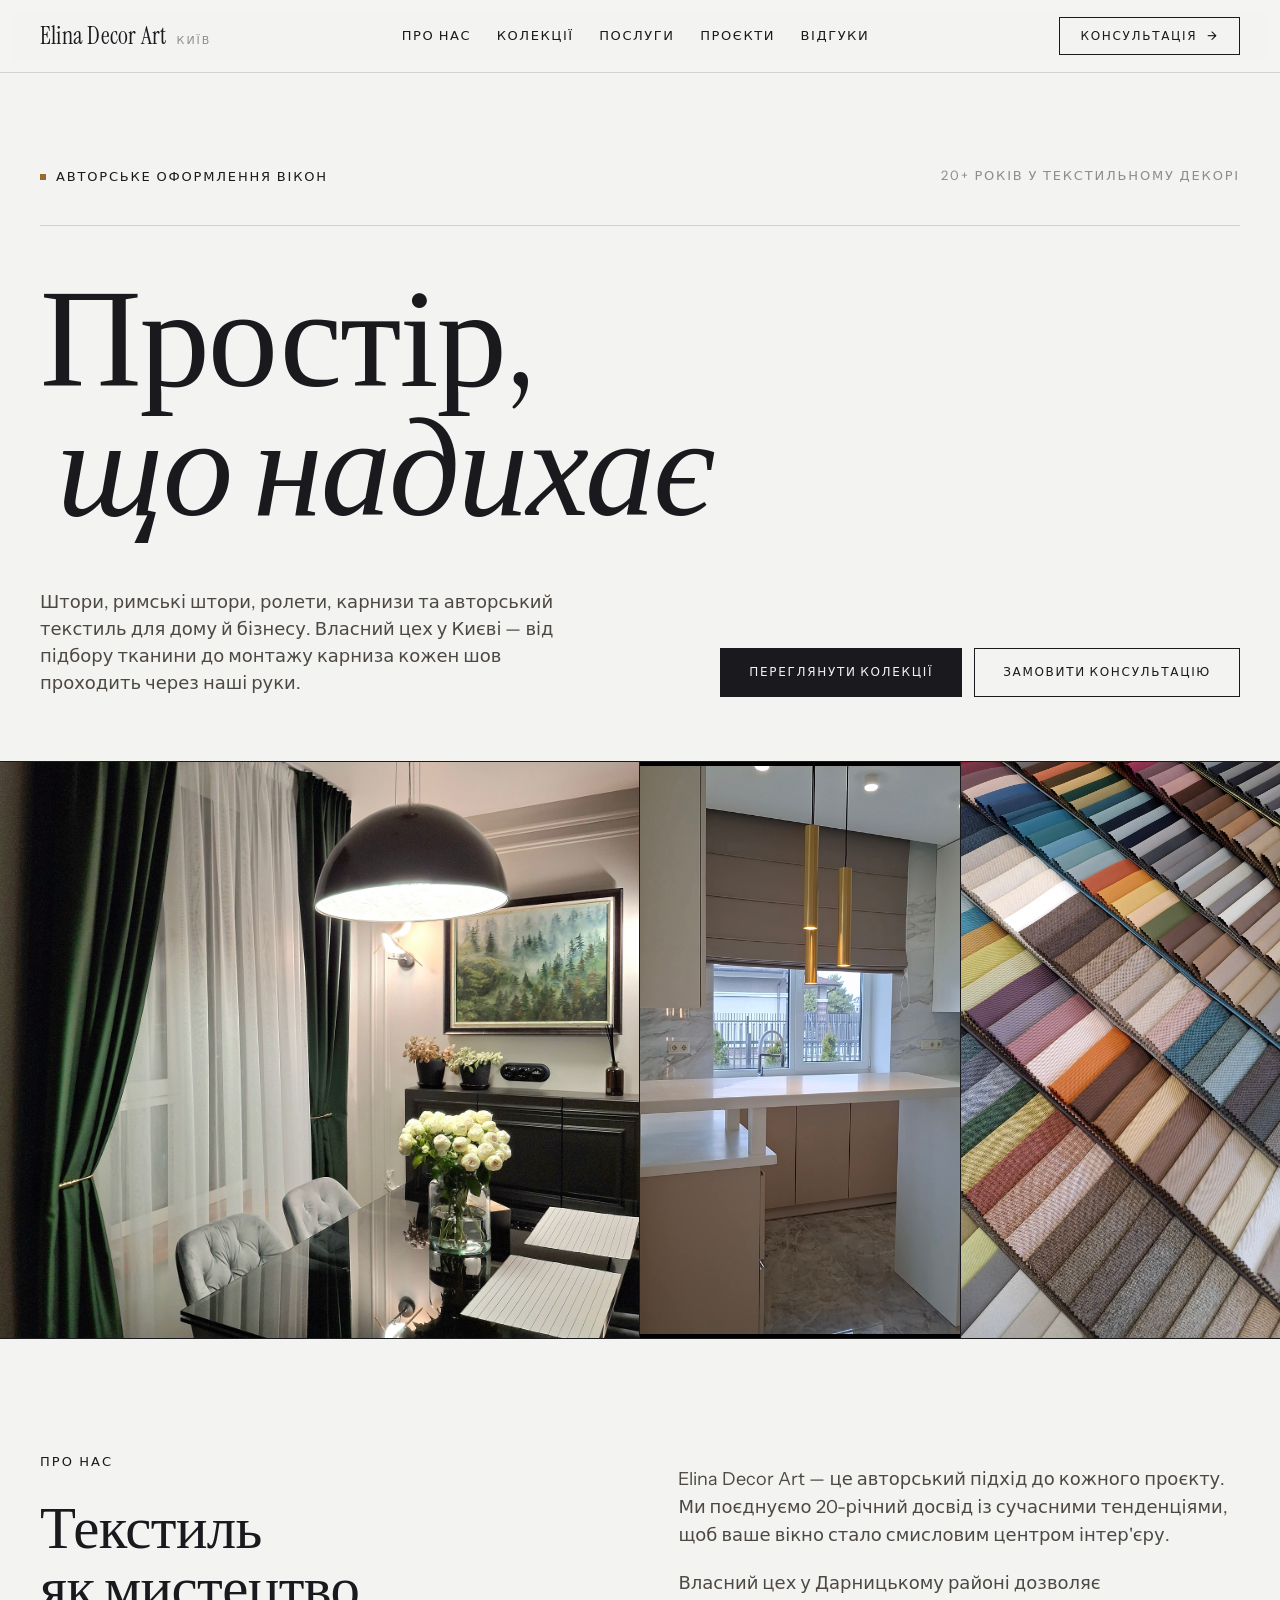
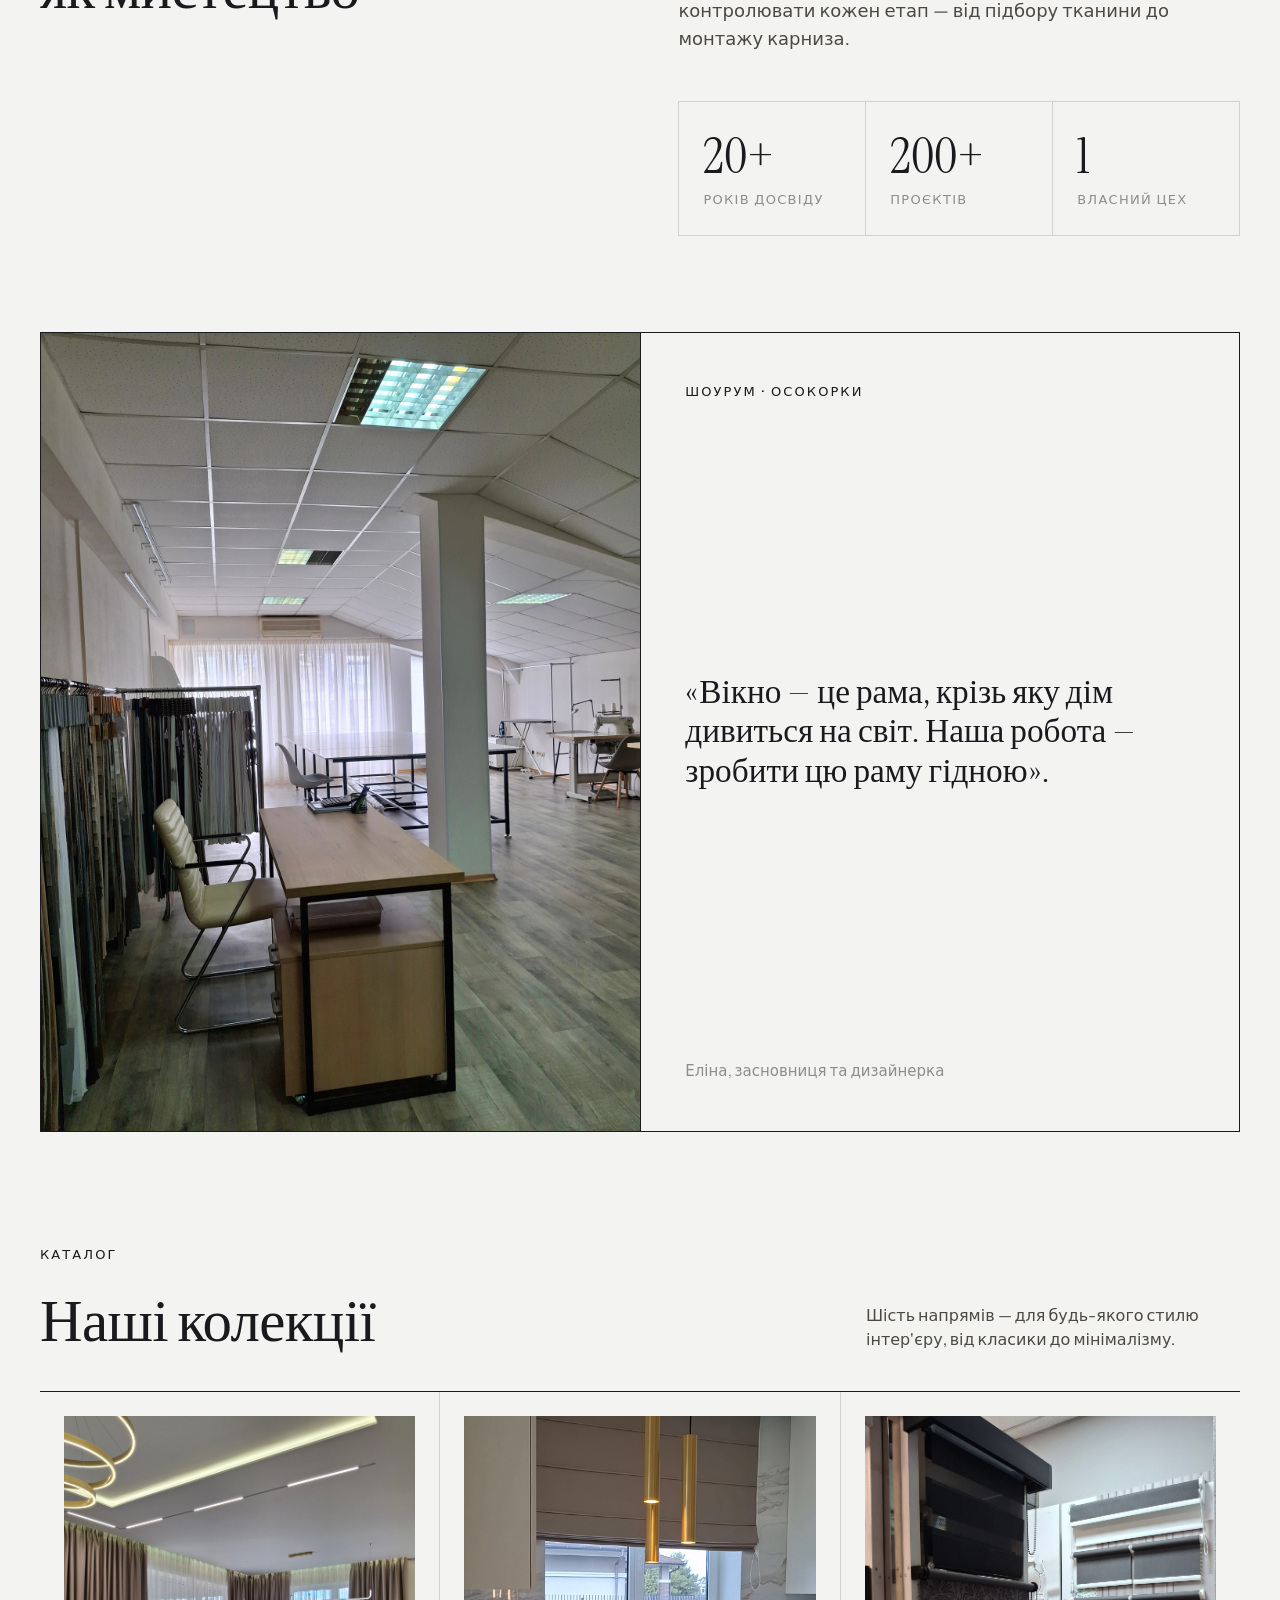
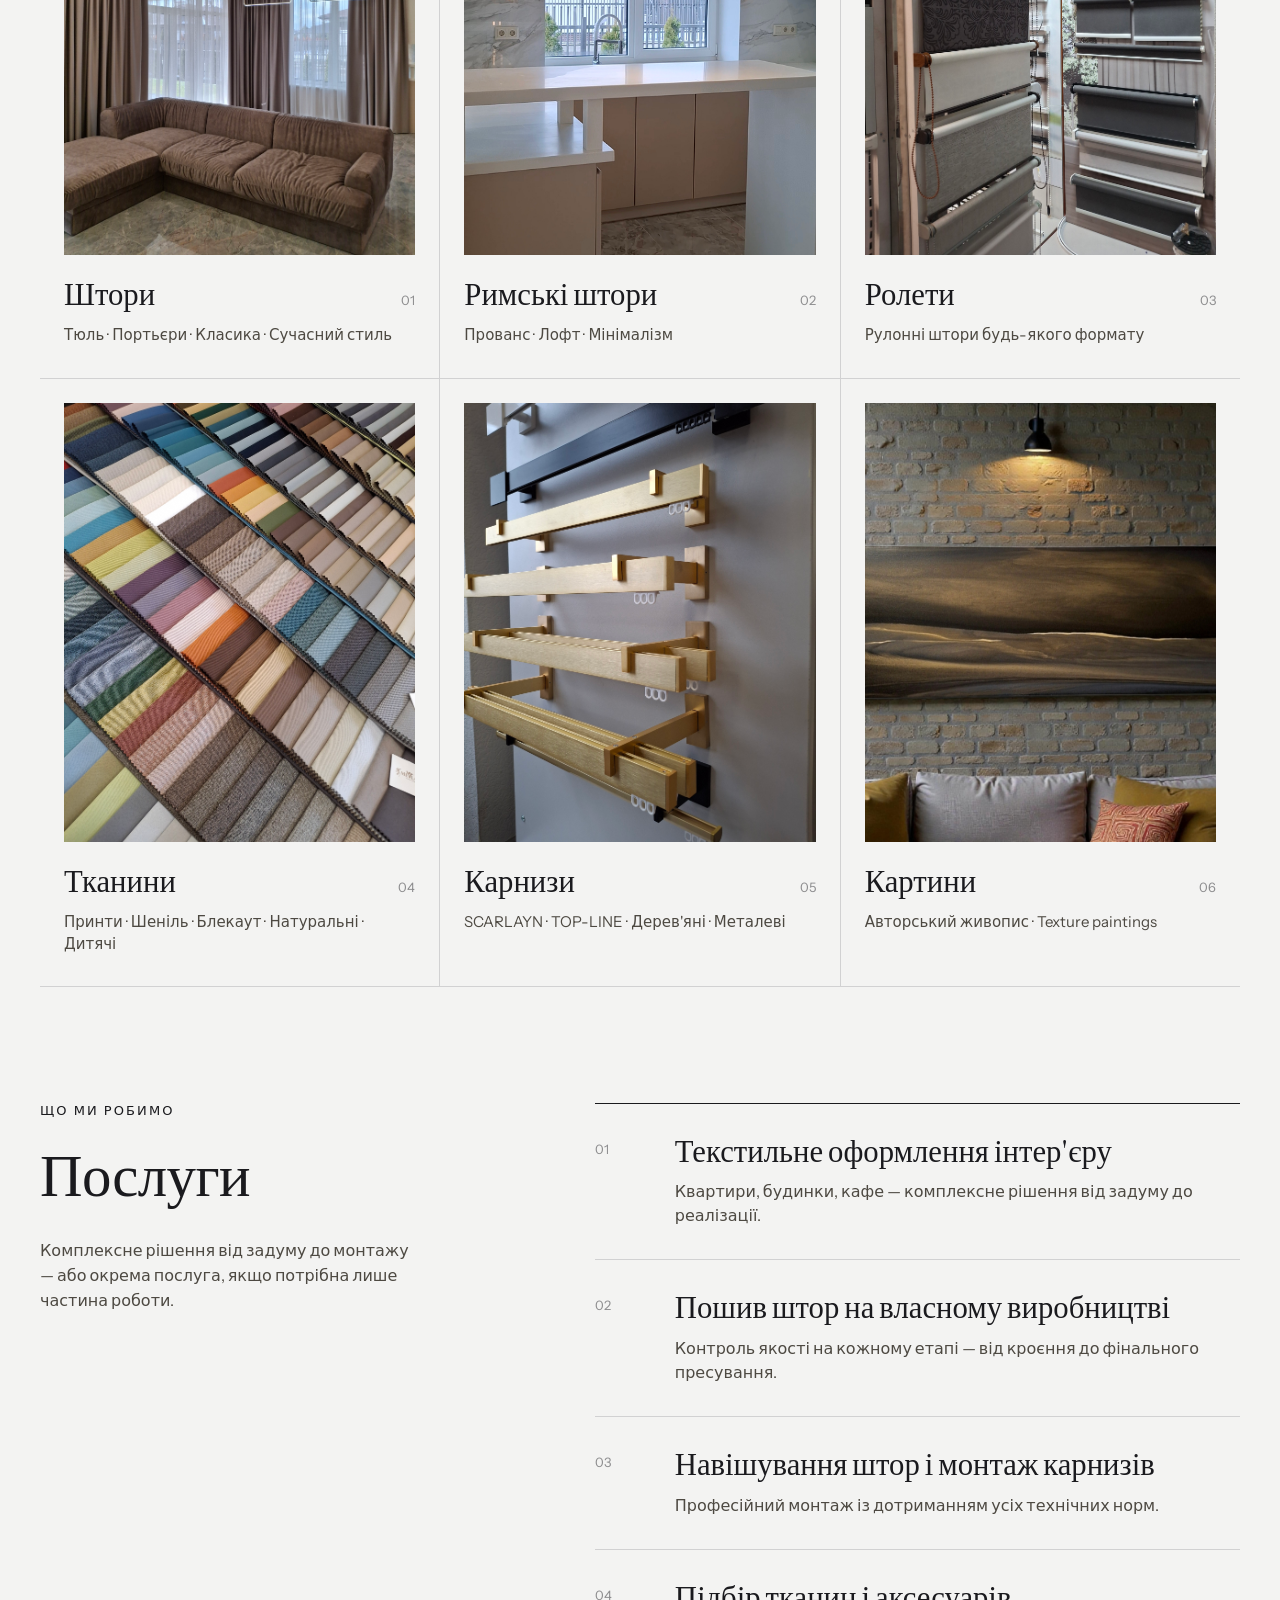
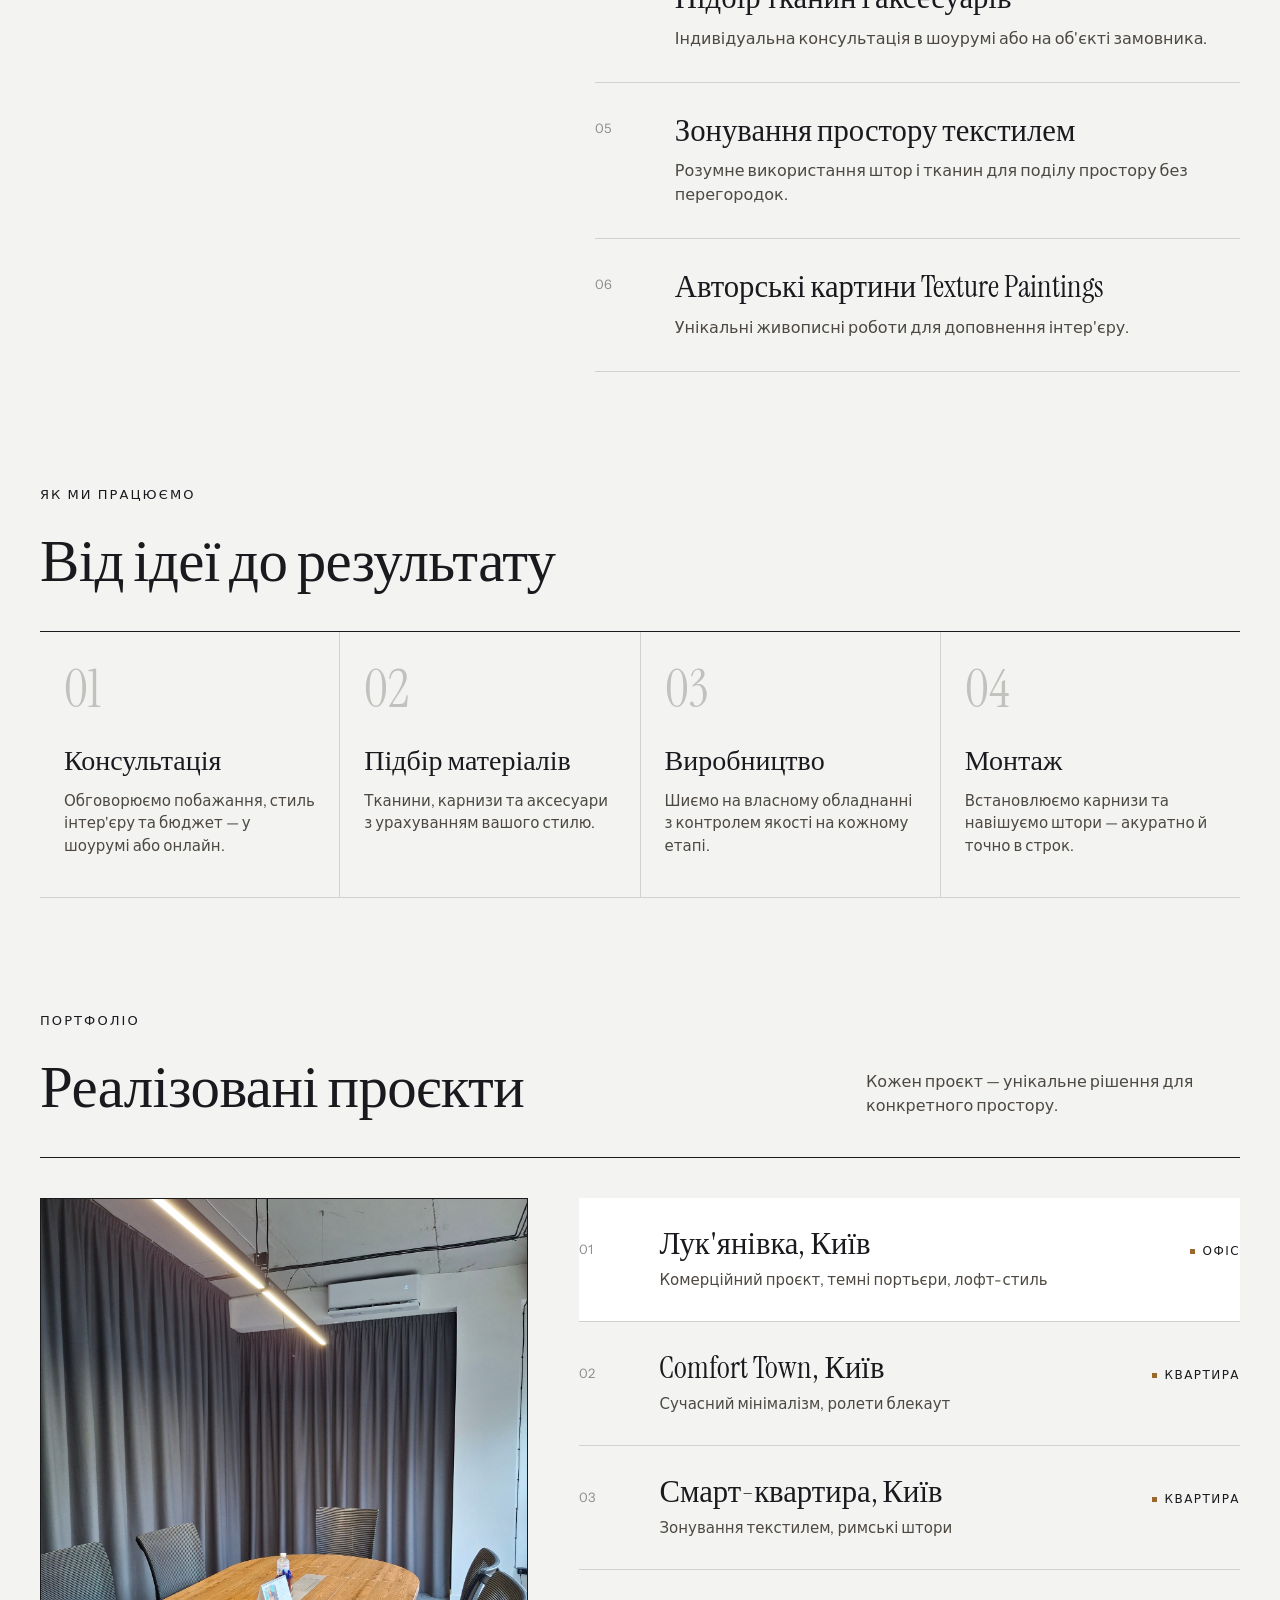
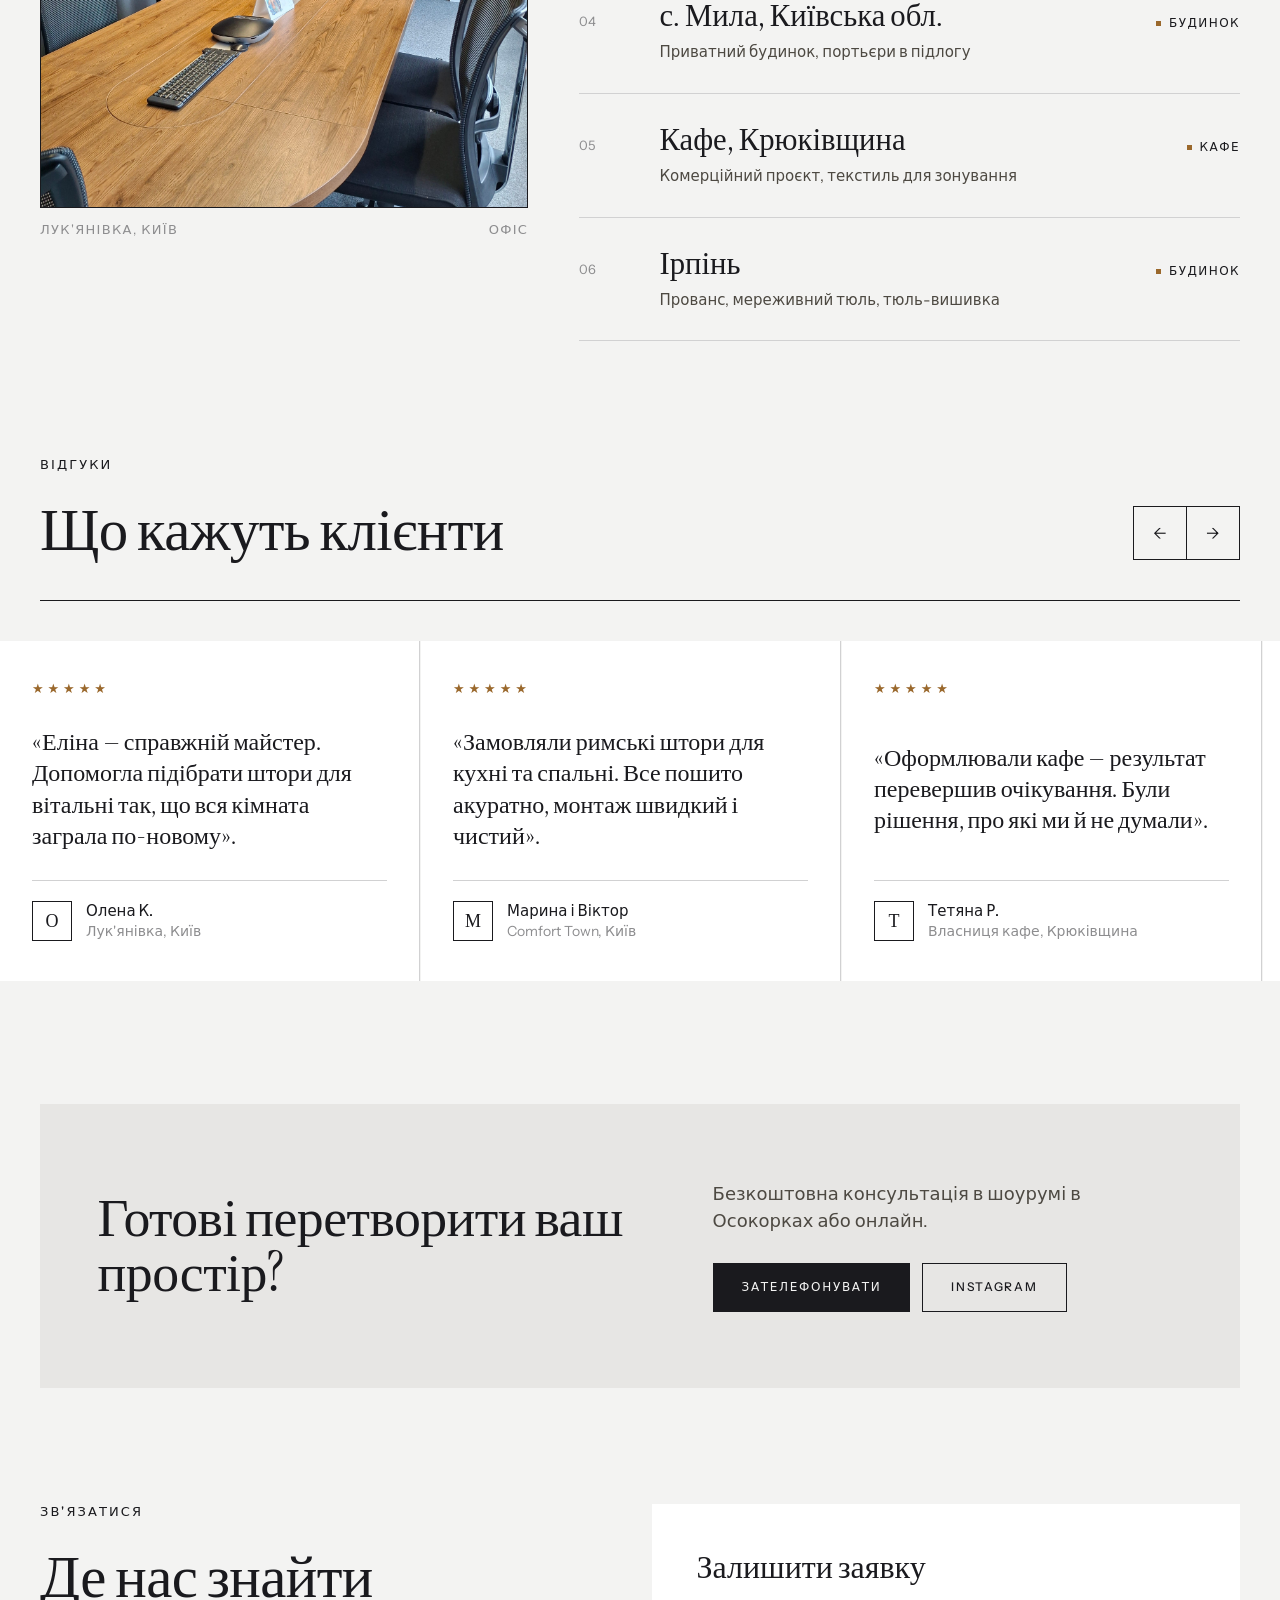
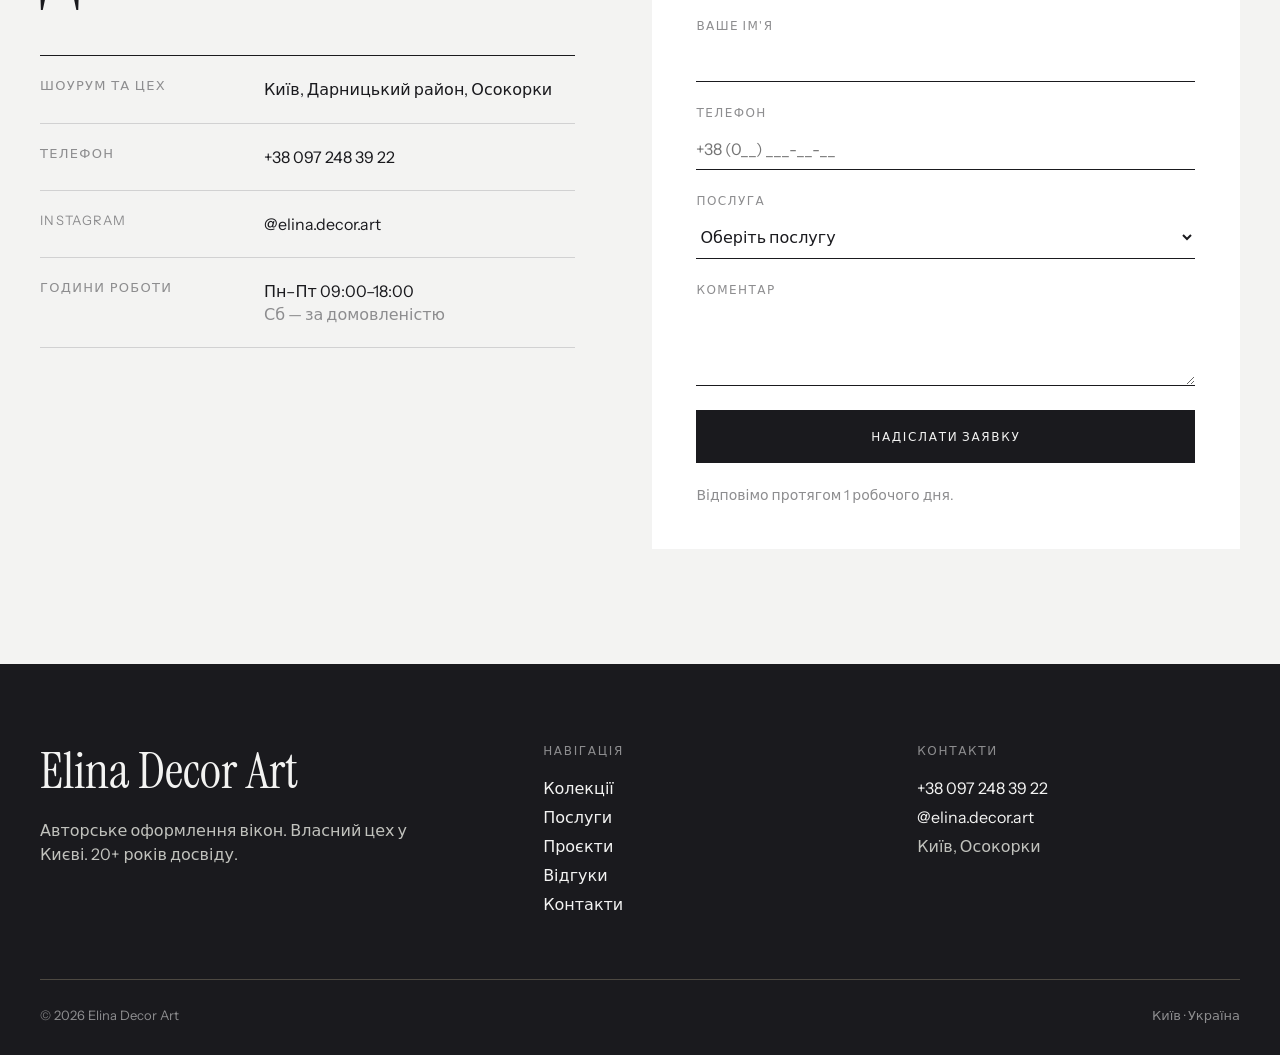
==== commit 01d20bf8: "content: swap in 7 new photos; correct phone to +38 097 248 39 22" ====
--- a/index.html
+++ b/index.html
@@ -1,576 +1,341 @@
 <!DOCTYPE html>
 <html lang="uk">
 <head>
-  <meta charset="UTF-8" />
-  <meta name="viewport" content="width=device-width, initial-scale=1.0" />
-  <title>Elina Decor Art — Авторське оформлення вікон у Києві</title>
-  <meta name="description" content="Авторське оформлення вікон. 20+ років досвіду. Карнизи, тканини, аксесуари, ролети. Власний цех у Києві, Осокорки." />
-  <meta name="keywords" content="штори Київ, карнизи, ролети, тканини, оформлення вікон, пошив штор, римські штори" />
-  <link rel="preconnect" href="https://fonts.googleapis.com" />
-  <link rel="preconnect" href="https://fonts.gstatic.com" crossorigin />
-  <link href="https://fonts.googleapis.com/css2?family=Cormorant+Garamond:ital,wght@0,300;0,400;0,500;0,600;1,300;1,400&family=Jost:wght@300;400;500&display=swap" rel="stylesheet" />
-  <link rel="stylesheet" href="style.css" />
+<meta charset="utf-8" />
+<meta name="viewport" content="width=device-width, initial-scale=1" />
+<title>Elina Decor Art — Авторське оформлення вікон у Києві</title>
+<meta name="description" content="Авторське оформлення вікон. 20+ років досвіду. Карнизи, тканини, аксесуари, ролети. Власний цех у Києві, Осокорки." />
+<meta name="keywords" content="штори Київ, карнизи, ролети, тканини, оформлення вікон, пошив штор, римські штори" />
+<link rel="preconnect" href="https://fonts.googleapis.com" />
+<link rel="preconnect" href="https://fonts.gstatic.com" crossorigin />
+<link href="https://fonts.googleapis.com/css2?family=Instrument+Sans:ital,wght@0,400;0,500;0,600;1,400&family=Instrument+Serif:ital@0;1&display=swap" rel="stylesheet" />
+<link rel="stylesheet" href="style.css" />
 </head>
 <body>
 
-<!-- ─── HEADER ─── -->
-<header class="header" id="header">
-  <div class="header__inner container">
-    <a href="#" class="logo">
-      <span class="logo__name">Elina Decor Art</span>
-      <span class="logo__tagline">Авторське оформлення вікон</span>
+<!-- ══ HEADER ══ -->
+<header class="hdr" id="hdr">
+  <div class="hdr__in">
+    <a href="#top" class="brand">
+      <span class="brand__name">Elina Decor Art</span>
+      <span class="brand__city">Київ</span>
     </a>
     <nav class="nav" id="nav">
-      <ul class="nav__list">
-        <li><a href="#categories" class="nav__link">Колекції</a></li>
-        <li><a href="#services" class="nav__link">Послуги</a></li>
-        <li><a href="#projects" class="nav__link">Проєкти</a></li>
-        <li><a href="#reviews" class="nav__link">Відгуки</a></li>
-        <li><a href="#contact" class="nav__link">Контакти</a></li>
-      </ul>
+      <a href="#about">Про нас</a>
+      <a href="#categories">Колекції</a>
+      <a href="#services">Послуги</a>
+      <a href="#projects">Проєкти</a>
+      <a href="#reviews">Відгуки</a>
     </nav>
-    <a href="https://www.instagram.com/elina.decor.art" target="_blank" rel="noopener" class="header__instagram">
-      <svg width="20" height="20" viewBox="0 0 24 24" fill="none" stroke="currentColor" stroke-width="1.5"><rect x="2" y="2" width="20" height="20" rx="5"/><circle cx="12" cy="12" r="4"/><circle cx="17.5" cy="6.5" r="0.5" fill="currentColor" stroke="none"/></svg>
-      @elina.decor.art
-    </a>
-    <button class="burger" id="burger" aria-label="Меню">
-      <span></span><span></span><span></span>
-    </button>
+    <a href="#contact" class="btn btn--out hdr__cta">Консультація <span>→</span></a>
+    <button class="burger" id="burger" aria-label="Меню" aria-expanded="false"><span></span><span></span></button>
   </div>
 </header>
 
-<!-- ─── HERO ─── -->
-<section class="hero" id="hero">
-  <div class="hero__bg">
-    <div class="hero__overlay"></div>
-    <img src="hero.jpg" alt="Елегантні штори" class="hero__img" id="heroImg" onerror="this.style.display='none'" />
-  </div>
-  <div class="hero__content container">
-    <p class="hero__eyebrow">20+ років у текстильному декорі</p>
-    <h1 class="hero__title">Простір,<br /><em>що надихає</em></h1>
-    <p class="hero__sub">Авторське оформлення вікон для вашого дому та бізнесу.<br />Власний цех · Шоурум в Осокорках · Київ</p>
-    <div class="hero__actions">
-      <a href="#categories" class="btn btn--primary">Переглянути колекції</a>
-      <a href="#contact" class="btn btn--ghost">Замовити консультацію</a>
-    </div>
-  </div>
-  <div class="hero__scroll-hint">
-    <span>Гортайте вниз</span>
-    <div class="hero__scroll-line"></div>
-  </div>
-</section>
-
-<!-- ─── INTRO ─── -->
-<section class="intro section">
-  <div class="container intro__grid">
-    <div class="intro__text">
-      <span class="label">Про нас</span>
-      <h2 class="h2">Текстиль як мистецтво</h2>
-      <p>Elina Decor Art — це авторський підхід до кожного проєкту. Ми поєднуємо 20-річний досвід із сучасними тенденціями, щоб ваше вікно стало focal point інтер'єру.</p>
-      <p>Власний цех у Дарницькому районі дозволяє нам контролювати кожен шов — від підбору тканини до монтажу карниза.</p>
-      <ul class="intro__facts">
-        <li><strong>20+</strong><span>років досвіду</span></li>
-        <li><strong>200+</strong><span>реалізованих проєктів</span></li>
-        <li><strong>1</strong><span>власний цех</span></li>
-      </ul>
-    </div>
-    <div class="intro__visual">
-      <div class="intro__img-wrap">
-        <img src="about.jpg" alt="Наш шоурум" onerror="this.parentElement.classList.add('img-placeholder')" />
-        <div class="intro__badge">
-          <svg width="16" height="16" viewBox="0 0 24 24" fill="none" stroke="currentColor" stroke-width="2"><path d="M12 2L15.09 8.26L22 9.27L17 14.14L18.18 21.02L12 17.77L5.82 21.02L7 14.14L2 9.27L8.91 8.26L12 2Z"/></svg>
-          Авторська робота
+<!-- ══ HERO ══ -->
+<section id="top" class="hero">
+  <div class="shell">
+    <div class="hero__bar">
+      <span class="hero__badge"><i class="dot"></i>Авторське оформлення вікон</span>
+      <span class="hero__meta">20+ років у текстильному декорі</span>
+    </div>
+    <h1 class="hero__h1">Простір,<br /><em>що надихає</em></h1>
+    <div class="hero__grid">
+      <p class="hero__lead">
+        Штори, римські штори, ролети, карнизи та авторський текстиль для дому й бізнесу.
+        Власний цех у Києві — від підбору тканини до монтажу карниза кожен шов проходить через наші руки.
+      </p>
+      <div class="hero__acts">
+        <a href="#categories" class="btn btn--solid">Переглянути колекції</a>
+        <a href="#contact" class="btn btn--out">Замовити консультацію</a>
+      </div>
+    </div>
+  </div>
+  <div class="hero__strip">
+    <img src="hero.jpg" alt="Елегантні штори у вітальні" />
+    <img src="cat-roman.jpg" alt="Римські штори" />
+    <img src="cat-fabric.jpg" alt="Тканини" />
+  </div>
+</section>
+
+<!-- ══ ABOUT ══ -->
+<section id="about" class="sec shell">
+  <div class="about__top">
+    <div>
+      <p class="kicker">Про нас</p>
+      <h2 class="h2">Текстиль<br />як мистецтво</h2>
+    </div>
+    <div class="about__body">
+      <p>Elina Decor Art — це авторський підхід до кожного проєкту. Ми поєднуємо 20-річний досвід із сучасними тенденціями, щоб ваше вікно стало смисловим центром інтер'єру.</p>
+      <p>Власний цех у Дарницькому районі дозволяє контролювати кожен етап — від підбору тканини до монтажу карниза.</p>
+      <div class="stats">
+        <div class="stat"><span class="stat__n">20+</span><span class="stat__c">років досвіду</span></div>
+        <div class="stat"><span class="stat__n">200+</span><span class="stat__c">проєктів</span></div>
+        <div class="stat"><span class="stat__n">1</span><span class="stat__c">власний цех</span></div>
+      </div>
+    </div>
+  </div>
+  <div class="quote-block">
+    <img src="about.jpg" alt="Шоурум Elina Decor Art" />
+    <figure class="quote-block__txt">
+      <p class="kicker">Шоурум · Осокорки</p>
+      <blockquote>«Вікно — це рама, крізь яку дім дивиться на світ. Наша робота — зробити цю раму гідною».</blockquote>
+      <figcaption>Еліна, засновниця та дизайнерка</figcaption>
+    </figure>
+  </div>
+</section>
+
+<!-- ══ CATEGORIES ══ -->
+<section id="categories" class="sec shell">
+  <div class="sec__head">
+    <div>
+      <p class="kicker">Каталог</p>
+      <h2 class="h2">Наші колекції</h2>
+    </div>
+    <p class="sec__note">Шість напрямів — для будь-якого стилю інтер'єру, від класики до мінімалізму.</p>
+  </div>
+  <div class="cats">
+    <a href="#contact" class="cat">
+      <span class="cat__media"><img src="cat-shtory.jpg" alt="Штори" /></span>
+      <span class="cat__row"><h3>Штори</h3><span class="cat__n">01</span></span>
+      <p>Тюль · Портьєри · Класика · Сучасний стиль</p>
+    </a>
+    <a href="#contact" class="cat">
+      <span class="cat__media"><img src="cat-roman.jpg" alt="Римські штори" /></span>
+      <span class="cat__row"><h3>Римські штори</h3><span class="cat__n">02</span></span>
+      <p>Прованс · Лофт · Мінімалізм</p>
+    </a>
+    <a href="#contact" class="cat">
+      <span class="cat__media"><img src="cat-rolety.jpg" alt="Ролети" /></span>
+      <span class="cat__row"><h3>Ролети</h3><span class="cat__n">03</span></span>
+      <p>Рулонні штори будь-якого формату</p>
+    </a>
+    <a href="#contact" class="cat">
+      <span class="cat__media"><img src="cat-fabric.jpg" alt="Тканини" /></span>
+      <span class="cat__row"><h3>Тканини</h3><span class="cat__n">04</span></span>
+      <p>Принти · Шеніль · Блекаут · Натуральні · Дитячі</p>
+    </a>
+    <a href="#contact" class="cat">
+      <span class="cat__media"><img src="cat-karnyz.jpg" alt="Карнизи" /></span>
+      <span class="cat__row"><h3>Карнизи</h3><span class="cat__n">05</span></span>
+      <p>SCARLAYN · TOP-LINE · Дерев'яні · Металеві</p>
+    </a>
+    <a href="#contact" class="cat">
+      <span class="cat__media"><img src="cat-paintings.jpg" alt="Картини" /></span>
+      <span class="cat__row"><h3>Картини</h3><span class="cat__n">06</span></span>
+      <p>Авторський живопис · Texture paintings</p>
+    </a>
+  </div>
+</section>
+
+<!-- ══ SERVICES ══ -->
+<section id="services" class="sec shell">
+  <div class="svc">
+    <aside class="svc__aside">
+      <p class="kicker">Що ми робимо</p>
+      <h2 class="h2">Послуги</h2>
+      <p class="svc__note">Комплексне рішення від задуму до монтажу — або окрема послуга, якщо потрібна лише частина роботи.</p>
+    </aside>
+    <ol class="svc__list">
+      <li><span class="svc__n">01</span><div><h3>Текстильне оформлення інтер'єру</h3><p>Квартири, будинки, кафе — комплексне рішення від задуму до реалізації.</p></div></li>
+      <li><span class="svc__n">02</span><div><h3>Пошив штор на власному виробництві</h3><p>Контроль якості на кожному етапі — від кроєння до фінального пресування.</p></div></li>
+      <li><span class="svc__n">03</span><div><h3>Навішування штор і монтаж карнизів</h3><p>Професійний монтаж із дотриманням усіх технічних норм.</p></div></li>
+      <li><span class="svc__n">04</span><div><h3>Підбір тканин і аксесуарів</h3><p>Індивідуальна консультація в шоурумі або на об'єкті замовника.</p></div></li>
+      <li><span class="svc__n">05</span><div><h3>Зонування простору текстилем</h3><p>Розумне використання штор і тканин для поділу простору без перегородок.</p></div></li>
+      <li><span class="svc__n">06</span><div><h3>Авторські картини Texture Paintings</h3><p>Унікальні живописні роботи для доповнення інтер'єру.</p></div></li>
+    </ol>
+  </div>
+</section>
+
+<!-- ══ PROCESS ══ -->
+<section class="sec shell">
+  <div class="sec__head sec__head--plain">
+    <div>
+      <p class="kicker">Як ми працюємо</p>
+      <h2 class="h2">Від ідеї до результату</h2>
+    </div>
+  </div>
+  <div class="steps">
+    <div class="step"><span class="step__n">01</span><h3>Консультація</h3><p>Обговорюємо побажання, стиль інтер'єру та бюджет — у шоурумі або онлайн.</p></div>
+    <div class="step"><span class="step__n">02</span><h3>Підбір матеріалів</h3><p>Тканини, карнизи та аксесуари з урахуванням вашого стилю.</p></div>
+    <div class="step"><span class="step__n">03</span><h3>Виробництво</h3><p>Шиємо на власному обладнанні з контролем якості на кожному етапі.</p></div>
+    <div class="step"><span class="step__n">04</span><h3>Монтаж</h3><p>Встановлюємо карнизи та навішуємо штори — акуратно й точно в строк.</p></div>
+  </div>
+</section>
+
+<!-- ══ PROJECTS ══ -->
+<section id="projects" class="sec shell">
+  <div class="sec__head">
+    <div>
+      <p class="kicker">Портфоліо</p>
+      <h2 class="h2">Реалізовані проєкти</h2>
+    </div>
+    <p class="sec__note">Кожен проєкт — унікальне рішення для конкретного простору.</p>
+  </div>
+  <div class="prj">
+    <div class="prj__preview">
+      <div class="prj__frame">
+        <img src="proj-lukyanivka.jpg" alt="Офіс, Лук'янівка" id="prjImg" />
+      </div>
+      <div class="prj__cap">
+        <span id="prjTitle">Лук'янівка, Київ</span>
+        <span id="prjTag">Офіс</span>
+      </div>
+    </div>
+    <div class="prj__list" id="prjList">
+      <div class="prj__item is-active" data-img="proj-lukyanivka.jpg" data-title="Лук'янівка, Київ" data-tag="Офіс">
+        <span class="prj__n">01</span>
+        <div><h3>Лук'янівка, Київ</h3><p>Комерційний проєкт, темні портьєри, лофт-стиль</p></div>
+        <span class="prj__tag"><i class="dot"></i>Офіс</span>
+      </div>
+      <div class="prj__item" data-img="proj-comfort-town.jpg" data-title="Comfort Town, Київ" data-tag="Квартира">
+        <span class="prj__n">02</span>
+        <div><h3>Comfort Town, Київ</h3><p>Сучасний мінімалізм, ролети блекаут</p></div>
+        <span class="prj__tag"><i class="dot"></i>Квартира</span>
+      </div>
+      <div class="prj__item" data-img="proj-smart.jpg" data-title="Смарт-квартира, Київ" data-tag="Квартира">
+        <span class="prj__n">03</span>
+        <div><h3>Смарт-квартира, Київ</h3><p>Зонування текстилем, римські штори</p></div>
+        <span class="prj__tag"><i class="dot"></i>Квартира</span>
+      </div>
+      <div class="prj__item" data-img="proj-myla.jpg" data-title="с. Мила, Київська обл." data-tag="Будинок">
+        <span class="prj__n">04</span>
+        <div><h3>с. Мила, Київська обл.</h3><p>Приватний будинок, портьєри в підлогу</p></div>
+        <span class="prj__tag"><i class="dot"></i>Будинок</span>
+      </div>
+      <div class="prj__item" data-img="proj-cafe.jpg" data-title="Кафе, Крюківщина" data-tag="Кафе">
+        <span class="prj__n">05</span>
+        <div><h3>Кафе, Крюківщина</h3><p>Комерційний проєкт, текстиль для зонування</p></div>
+        <span class="prj__tag"><i class="dot"></i>Кафе</span>
+      </div>
+      <div class="prj__item" data-img="proj-irpin.jpg" data-title="Ірпінь" data-tag="Будинок">
+        <span class="prj__n">06</span>
+        <div><h3>Ірпінь</h3><p>Прованс, мереживний тюль, тюль-вишивка</p></div>
+        <span class="prj__tag"><i class="dot"></i>Будинок</span>
+      </div>
+    </div>
+  </div>
+</section>
+
+<!-- ══ REVIEWS ══ -->
+<section id="reviews" class="sec sec--rail">
+  <div class="shell">
+    <div class="sec__head">
+      <div>
+        <p class="kicker">Відгуки</p>
+        <h2 class="h2">Що кажуть клієнти</h2>
+      </div>
+      <div class="rail__ctrl">
+        <button id="railPrev" aria-label="Назад">←</button>
+        <button id="railNext" aria-label="Вперед">→</button>
+      </div>
+    </div>
+  </div>
+  <div class="rail" id="rail">
+    <figure class="rev">
+      <div class="rev__stars">★★★★★</div>
+      <blockquote>«Еліна — справжній майстер. Допомогла підібрати штори для вітальні так, що вся кімната заграла по-новому».</blockquote>
+      <figcaption><span class="rev__ini">О</span><span><b>Олена К.</b><i>Лук'янівка, Київ</i></span></figcaption>
+    </figure>
+    <figure class="rev">
+      <div class="rev__stars">★★★★★</div>
+      <blockquote>«Замовляли римські штори для кухні та спальні. Все пошито акуратно, монтаж швидкий і чистий».</blockquote>
+      <figcaption><span class="rev__ini">М</span><span><b>Марина і Віктор</b><i>Comfort Town, Київ</i></span></figcaption>
+    </figure>
+    <figure class="rev">
+      <div class="rev__stars">★★★★★</div>
+      <blockquote>«Оформлювали кафе — результат перевершив очікування. Були рішення, про які ми й не думали».</blockquote>
+      <figcaption><span class="rev__ini">Т</span><span><b>Тетяна Р.</b><i>Власниця кафе, Крюківщина</i></span></figcaption>
+    </figure>
+    <figure class="rev">
+      <div class="rev__stars">★★★★★</div>
+      <blockquote>«У будинку зробили повне оформлення вікон — 8 кімнат. Усе в строк і в бюджеті».</blockquote>
+      <figcaption><span class="rev__ini">С</span><span><b>Сергій Н.</b><i>с. Мила, Київська обл.</i></span></figcaption>
+    </figure>
+    <figure class="rev">
+      <div class="rev__stars">★★★★★</div>
+      <blockquote>«Купили картину — texture painting. Вона стала окрасою нашої вітальні».</blockquote>
+      <figcaption><span class="rev__ini">І</span><span><b>Інна Д.</b><i>Київ</i></span></figcaption>
+    </figure>
+  </div>
+</section>
+
+<!-- ══ CTA ══ -->
+<section class="sec shell">
+  <div class="cta">
+    <h2 class="h2">Готові перетворити ваш простір?</h2>
+    <div>
+      <p>Безкоштовна консультація в шоурумі в Осокорках або онлайн.</p>
+      <div class="cta__acts">
+        <a href="tel:+380972483922" class="btn btn--solid">Зателефонувати</a>
+        <a href="https://www.instagram.com/elina.decor.art" target="_blank" rel="noopener" class="btn btn--out">Instagram</a>
+      </div>
+    </div>
+  </div>
+</section>
+
+<!-- ══ CONTACT ══ -->
+<section id="contact" class="sec shell">
+  <div class="ct">
+    <div class="ct__info">
+      <p class="kicker">Зв'язатися</p>
+      <h2 class="h2">Де нас знайти</h2>
+      <dl class="ct__dl">
+        <div><dt>Шоурум та цех</dt><dd>Київ, Дарницький район, Осокорки</dd></div>
+        <div><dt>Телефон</dt><dd><a href="tel:+380972483922">+38 097 248 39 22</a></dd></div>
+        <div><dt>Instagram</dt><dd><a href="https://www.instagram.com/elina.decor.art" target="_blank" rel="noopener">@elina.decor.art</a></dd></div>
+        <div><dt>Години роботи</dt><dd>Пн–Пт 09:00–18:00<br /><span class="muted">Сб — за домовленістю</span></dd></div>
+      </dl>
+    </div>
+    <div class="ct__card">
+      <h3 class="ct__title">Залишити заявку</h3>
+      <form id="form" class="form" novalidate>
+        <label><span>Ваше ім'я</span><input type="text" name="name" required /></label>
+        <label><span>Телефон</span><input type="tel" name="phone" placeholder="+38 (0__) ___-__-__" required /></label>
+        <label><span>Послуга</span>
+          <select name="service">
+            <option>Оберіть послугу</option>
+            <option>Штори</option><option>Римські штори</option><option>Ролети</option>
+            <option>Карнизи</option><option>Тканини</option><option>Картини</option><option>Консультація</option>
+          </select>
+        </label>
+        <label><span>Коментар</span><textarea name="message" rows="3"></textarea></label>
+        <button type="submit" class="btn btn--solid btn--wide">Надіслати заявку</button>
+        <p class="form__note">Відповімо протягом 1 робочого дня.</p>
+      </form>
+      <div class="form__done" id="formDone">
+        <div class="form__done-t">Дякуємо!</div>
+        <div class="form__done-s">Ми зв'яжемося з вами протягом 1 робочого дня.</div>
+      </div>
+    </div>
+  </div>
+</section>
+
+<!-- ══ FOOTER ══ -->
+<footer class="ftr">
+  <div class="shell">
+    <div class="ftr__top">
+      <div>
+        <div class="ftr__logo">Elina Decor Art</div>
+        <p>Авторське оформлення вікон. Власний цех у Києві. 20+ років досвіду.</p>
+      </div>
+      <div>
+        <div class="ftr__k">Навігація</div>
+        <nav class="ftr__nav">
+          <a href="#categories">Колекції</a><a href="#services">Послуги</a>
+          <a href="#projects">Проєкти</a><a href="#reviews">Відгуки</a><a href="#contact">Контакти</a>
+        </nav>
+      </div>
+      <div>
+        <div class="ftr__k">Контакти</div>
+        <div class="ftr__nav">
+          <a href="tel:+380972483922">+38 097 248 39 22</a>
+          <a href="https://www.instagram.com/elina.decor.art" target="_blank" rel="noopener">@elina.decor.art</a>
+          <span>Київ, Осокорки</span>
         </div>
       </div>
     </div>
-  </div>
-</section>
-
-<!-- ─── CATEGORIES ─── -->
-<section class="categories section section--sand" id="categories">
-  <div class="container">
-    <div class="section-header">
-      <span class="label">Каталог</span>
-      <h2 class="h2">Наші колекції</h2>
-      <p class="section-header__sub">Широкий асортимент для будь-якого стилю інтер'єру</p>
-    </div>
-    <div class="categories__grid">
-
-      <!-- Col 1: tall card (row-span 2) -->
-      <article class="cat-card cat-card--large">
-        <div class="cat-card__img-wrap">
-          <img src="cat-shtory.jpg" alt="Штори" onerror="this.parentElement.classList.add('img-placeholder')" />
-          <div class="cat-card__overlay"></div>
-        </div>
-        <div class="cat-card__body">
-          <h3 class="cat-card__title">Штори</h3>
-          <p class="cat-card__sub">Тюль · Портьєри · Класика · Сучасний стиль</p>
-          <a href="#contact" class="cat-card__link">Замовити <span>→</span></a>
-        </div>
-      </article>
-
-      <!-- Col 2 row 1 -->
-      <article class="cat-card">
-        <div class="cat-card__img-wrap">
-          <img src="cat-roman.jpg" alt="Римські штори" onerror="this.parentElement.classList.add('img-placeholder')" />
-          <div class="cat-card__overlay"></div>
-        </div>
-        <div class="cat-card__body">
-          <h3 class="cat-card__title">Римські штори</h3>
-          <p class="cat-card__sub">Прованс · Лофт · Мінімалізм</p>
-          <a href="#contact" class="cat-card__link">Замовити <span>→</span></a>
-        </div>
-      </article>
-
-      <!-- Col 3: tall card (row-span 2) -->
-      <article class="cat-card cat-card--large-right">
-        <div class="cat-card__img-wrap">
-          <img src="cat-rolety.jpg" alt="Ролети" onerror="this.parentElement.classList.add('img-placeholder')" />
-          <div class="cat-card__overlay"></div>
-        </div>
-        <div class="cat-card__body">
-          <h3 class="cat-card__title">Ролети</h3>
-          <p class="cat-card__sub">Рулонні штори будь-якого формату</p>
-          <a href="#contact" class="cat-card__link">Замовити <span>→</span></a>
-        </div>
-      </article>
-
-      <!-- Col 2 row 2 -->
-      <article class="cat-card">
-        <div class="cat-card__img-wrap">
-          <img src="cat-fabric.jpg" alt="Тканини" onerror="this.parentElement.classList.add('img-placeholder')" />
-          <div class="cat-card__overlay"></div>
-        </div>
-        <div class="cat-card__body">
-          <h3 class="cat-card__title">Тканини</h3>
-          <p class="cat-card__sub">Принти · Шеніль · Блекаут · Натуральні · Дитячі</p>
-          <a href="#contact" class="cat-card__link">Замовити <span>→</span></a>
-        </div>
-      </article>
-
-      <!-- Row 3 full width — 2 cards -->
-      <article class="cat-card">
-        <div class="cat-card__img-wrap">
-          <img src="cat-karnyz.jpg" alt="Карнизи" onerror="this.parentElement.classList.add('img-placeholder')" />
-          <div class="cat-card__overlay"></div>
-        </div>
-        <div class="cat-card__body">
-          <h3 class="cat-card__title">Карнизи</h3>
-          <p class="cat-card__sub">SCARLAYN · TOP-LINE · Дерев'яні · Металеві</p>
-          <a href="#contact" class="cat-card__link">Замовити <span>→</span></a>
-        </div>
-      </article>
-
-      <article class="cat-card">
-        <div class="cat-card__img-wrap">
-          <img src="cat-paintings.jpg" alt="Картини" onerror="this.parentElement.classList.add('img-placeholder')" />
-          <div class="cat-card__overlay"></div>
-        </div>
-        <div class="cat-card__body">
-          <h3 class="cat-card__title">Картини</h3>
-          <p class="cat-card__sub">Авторський живопис · Texture paintings</p>
-          <a href="#contact" class="cat-card__link">Замовити <span>→</span></a>
-        </div>
-      </article>
-
-    </div>
-  </div>
-</section>
-
-<!-- ─── SERVICES ─── -->
-<section class="services section" id="services">
-  <div class="container">
-    <div class="section-header">
-      <span class="label">Що ми робимо</span>
-      <h2 class="h2">Послуги</h2>
-    </div>
-    <div class="services__grid">
-      <div class="service-item">
-        <div class="service-item__icon">
-          <svg width="28" height="28" viewBox="0 0 24 24" fill="none" stroke="currentColor" stroke-width="1.5"><path d="M3 9l9-7 9 7v11a2 2 0 01-2 2H5a2 2 0 01-2-2z"/><polyline points="9 22 9 12 15 12 15 22"/></svg>
-        </div>
-        <h3>Текстильне оформлення інтер'єру</h3>
-        <p>Квартири, будинки, кафе — комплексне рішення від задуму до реалізації</p>
-      </div>
-      <div class="service-item">
-        <div class="service-item__icon">
-          <svg width="28" height="28" viewBox="0 0 24 24" fill="none" stroke="currentColor" stroke-width="1.5"><path d="M14.7 6.3a1 1 0 000 1.4l1.6 1.6a1 1 0 001.4 0l3.77-3.77a6 6 0 01-7.94 7.94l-6.91 6.91a2.12 2.12 0 01-3-3l6.91-6.91a6 6 0 017.94-7.94l-3.76 3.76z"/></svg>
-        </div>
-        <h3>Пошив штор на власному виробництві</h3>
-        <p>Контроль якості на кожному етапі — від кроєння до фінального пресування</p>
-      </div>
-      <div class="service-item">
-        <div class="service-item__icon">
-          <svg width="28" height="28" viewBox="0 0 24 24" fill="none" stroke="currentColor" stroke-width="1.5"><line x1="12" y1="2" x2="12" y2="6"/><line x1="12" y1="18" x2="12" y2="22"/><path d="M4.93 4.93l2.83 2.83M16.24 16.24l2.83 2.83M2 12h4M18 12h4M4.93 19.07l2.83-2.83M16.24 7.76l2.83-2.83"/></svg>
-        </div>
-        <h3>Навішування штор</h3>
-        <p>Професійний монтаж карнизів і штор із дотриманням усіх технічних норм</p>
-      </div>
-      <div class="service-item">
-        <div class="service-item__icon">
-          <svg width="28" height="28" viewBox="0 0 24 24" fill="none" stroke="currentColor" stroke-width="1.5"><circle cx="12" cy="12" r="10"/><path d="M12 8v4l3 3"/></svg>
-        </div>
-        <h3>Підбір тканин і аксесуарів</h3>
-        <p>Індивідуальна консультація в шоурумі або на об'єкті замовника</p>
-      </div>
-      <div class="service-item">
-        <div class="service-item__icon">
-          <svg width="28" height="28" viewBox="0 0 24 24" fill="none" stroke="currentColor" stroke-width="1.5"><rect x="3" y="3" width="18" height="18" rx="2"/><path d="M3 9h18M9 21V9"/></svg>
-        </div>
-        <h3>Зонування простору текстилем</h3>
-        <p>Розумне використання штор і тканин для поділу простору без перегородок</p>
-      </div>
-      <div class="service-item">
-        <div class="service-item__icon">
-          <svg width="28" height="28" viewBox="0 0 24 24" fill="none" stroke="currentColor" stroke-width="1.5"><path d="M12 2l3.09 6.26L22 9.27l-5 4.87 1.18 6.88L12 17.77l-6.18 3.25L7 14.14 2 9.27l6.91-1.01L12 2z"/></svg>
-        </div>
-        <h3>Авторські картини Texture Paintings</h3>
-        <p>Унікальні живописні роботи для доповнення інтер'єру</p>
-      </div>
-    </div>
-  </div>
-</section>
-
-<!-- ─── PROCESS ─── -->
-<section class="process section section--dark">
-  <div class="container">
-    <div class="section-header section-header--light">
-      <span class="label label--light">Як ми працюємо</span>
-      <h2 class="h2 h2--light">Від ідеї до результату</h2>
-    </div>
-    <div class="process__steps">
-      <div class="process__step">
-        <div class="process__num">01</div>
-        <h3>Консультація</h3>
-        <p>Обговорюємо ваші побажання, стиль інтер'єру та бюджет — в шоурумі або онлайн</p>
-      </div>
-      <div class="process__connector"></div>
-      <div class="process__step">
-        <div class="process__num">02</div>
-        <h3>Підбір матеріалів</h3>
-        <p>Підбираємо тканини, карнизи та аксесуари з урахуванням вашого стилю</p>
-      </div>
-      <div class="process__connector"></div>
-      <div class="process__step">
-        <div class="process__num">03</div>
-        <h3>Виробництво</h3>
-        <p>Шиємо на власному обладнанні з контролем якості на кожному етапі</p>
-      </div>
-      <div class="process__connector"></div>
-      <div class="process__step">
-        <div class="process__num">04</div>
-        <h3>Монтаж</h3>
-        <p>Встановлюємо карнизи та навішуємо штори — акуратно й точно в строк</p>
-      </div>
-    </div>
-  </div>
-</section>
-
-<!-- ─── PROJECTS ─── -->
-<section class="projects section section--sand" id="projects">
-  <div class="container">
-    <div class="section-header">
-      <span class="label">Портфоліо</span>
-      <h2 class="h2">Реалізовані проєкти</h2>
-      <p class="section-header__sub">Кожен проєкт — унікальне рішення для конкретного простору</p>
-    </div>
-    <div class="projects__filter" id="projectsFilter">
-      <button class="filter-btn active" data-filter="all">Всі</button>
-      <button class="filter-btn" data-filter="apartment">Квартири</button>
-      <button class="filter-btn" data-filter="house">Будинки</button>
-      <button class="filter-btn" data-filter="commercial">Комерційні</button>
-    </div>
-    <div class="projects__grid" id="projectsGrid">
-
-      <article class="project-card" data-category="apartment">
-        <div class="project-card__img">
-          <img src="proj-lukyanivka.jpg" alt="Проєкт Лук'янівка" onerror="this.parentElement.classList.add('img-placeholder')" />
-          <div class="project-card__hover">
-            <span>Переглянути</span>
-          </div>
-        </div>
-        <div class="project-card__info">
-          <span class="project-card__tag">Квартира</span>
-          <h3>Лук'янівка, Київ</h3>
-          <p>Класичний стиль, портьєри з оксамиту</p>
-        </div>
-      </article>
-
-      <article class="project-card" data-category="apartment">
-        <div class="project-card__img">
-          <img src="proj-comfort-town.jpg" alt="Проєкт Comfort Town" onerror="this.parentElement.classList.add('img-placeholder')" />
-          <div class="project-card__hover">
-            <span>Переглянути</span>
-          </div>
-        </div>
-        <div class="project-card__info">
-          <span class="project-card__tag">Квартира</span>
-          <h3>Comfort Town, Київ</h3>
-          <p>Сучасний мінімалізм, ролети блекаут</p>
-        </div>
-      </article>
-
-      <article class="project-card" data-category="apartment">
-        <div class="project-card__img">
-          <img src="proj-smart.jpg" alt="Смарт-квартира" onerror="this.parentElement.classList.add('img-placeholder')" />
-          <div class="project-card__hover">
-            <span>Переглянути</span>
-          </div>
-        </div>
-        <div class="project-card__info">
-          <span class="project-card__tag">Квартира</span>
-          <h3>Смарт-квартира, Київ</h3>
-          <p>Зонування текстилем, римські штори</p>
-        </div>
-      </article>
-
-      <article class="project-card" data-category="house">
-        <div class="project-card__img">
-          <img src="proj-myla.jpg" alt="Будинок с. Мила" onerror="this.parentElement.classList.add('img-placeholder')" />
-          <div class="project-card__hover">
-            <span>Переглянути</span>
-          </div>
-        </div>
-        <div class="project-card__info">
-          <span class="project-card__tag">Будинок</span>
-          <h3>с. Мила, Київська обл.</h3>
-          <p>Приватний будинок, портьєри на підлогу</p>
-        </div>
-      </article>
-
-      <article class="project-card" data-category="commercial">
-        <div class="project-card__img">
-          <img src="proj-cafe.jpg" alt="Кафе Крюківщина" onerror="this.parentElement.classList.add('img-placeholder')" />
-          <div class="project-card__hover">
-            <span>Переглянути</span>
-          </div>
-        </div>
-        <div class="project-card__info">
-          <span class="project-card__tag">Кафе</span>
-          <h3>Кафе, Крюківщина</h3>
-          <p>Комерційний проєкт, текстиль для зонування</p>
-        </div>
-      </article>
-
-      <article class="project-card" data-category="house">
-        <div class="project-card__img">
-          <img src="proj-irpin.jpg" alt="Ірпінь, прованс" onerror="this.parentElement.classList.add('img-placeholder')" />
-          <div class="project-card__hover">
-            <span>Переглянути</span>
-          </div>
-        </div>
-        <div class="project-card__info">
-          <span class="project-card__tag">Будинок</span>
-          <h3>Ірпінь</h3>
-          <p>Прованс-стиль, мереживний тюль, тиле-вишивка</p>
-        </div>
-      </article>
-
-    </div>
-  </div>
-</section>
-
-<!-- ─── REVIEWS ─── -->
-<section class="reviews section" id="reviews">
-  <div class="container">
-    <div class="section-header">
-      <span class="label">Відгуки</span>
-      <h2 class="h2">Що кажуть клієнти</h2>
-    </div>
-    <div class="reviews__track-wrap">
-      <div class="reviews__track" id="reviewsTrack">
-
-        <article class="review-card">
-          <div class="review-card__stars">★★★★★</div>
-          <p class="review-card__text">«Еліна — справжній майстер своєї справи. Допомогла підібрати штори для вітальні так, що вся кімната заграла по-новому. Рекомендую від душі!»</p>
-          <div class="review-card__author">
-            <div class="review-card__avatar">О</div>
-            <div>
-              <strong>Олена К.</strong>
-              <span>Лук'янівка, Київ</span>
-            </div>
-          </div>
-        </article>
-
-        <article class="review-card">
-          <div class="review-card__stars">★★★★★</div>
-          <p class="review-card__text">«Замовляли римські штори для кухні та спальні. Все пошито акуратно, монтаж зробили швидко й чисто. Дуже задоволені результатом!»</p>
-          <div class="review-card__author">
-            <div class="review-card__avatar">М</div>
-            <div>
-              <strong>Марина і Віктор</strong>
-              <span>Comfort Town, Київ</span>
-            </div>
-          </div>
-        </article>
-
-        <article class="review-card">
-          <div class="review-card__stars">★★★★★</div>
-          <p class="review-card__text">«Оформлювали кафе — результат перевершив очікування. Еліна врахувала всі наші побажання та пропонувала рішення, про які ми й не думали.»</p>
-          <div class="review-card__author">
-            <div class="review-card__avatar">Т</div>
-            <div>
-              <strong>Тетяна Р.</strong>
-              <span>Власниця кафе, Крюківщина</span>
-            </div>
-          </div>
-        </article>
-
-        <article class="review-card">
-          <div class="review-card__stars">★★★★★</div>
-          <p class="review-card__text">«В будинку зробили повне оформлення вікон — це було 8 кімнат. Еліна впоралася ідеально, все в строк та у бюджеті. Будемо звертатися ще!»</p>
-          <div class="review-card__author">
-            <div class="review-card__avatar">С</div>
-            <div>
-              <strong>Сергій Н.</strong>
-              <span>с. Мила, Київська обл.</span>
-            </div>
-          </div>
-        </article>
-
-        <article class="review-card">
-          <div class="review-card__stars">★★★★★</div>
-          <p class="review-card__text">«Купили в Еліни картину — texture painting. Вона стала справжньою окрасою нашої вітальні. Дуже рекомендую авторські роботи!»</p>
-          <div class="review-card__author">
-            <div class="review-card__avatar">І</div>
-            <div>
-              <strong>Інна Д.</strong>
-              <span>Київ</span>
-            </div>
-          </div>
-        </article>
-
-      </div>
-      <div class="reviews__controls">
-        <button class="reviews__btn" id="reviewsPrev" aria-label="Попередній">←</button>
-        <div class="reviews__dots" id="reviewsDots"></div>
-        <button class="reviews__btn" id="reviewsNext" aria-label="Наступний">→</button>
-      </div>
-    </div>
-  </div>
-</section>
-
-<!-- ─── CTA BAND ─── -->
-<section class="cta-band">
-  <div class="container cta-band__inner">
-    <div class="cta-band__text">
-      <h2>Готові перетворити ваш простір?</h2>
-      <p>Запишіться на безкоштовну консультацію в шоурумі або онлайн</p>
-    </div>
-    <div class="cta-band__actions">
-      <a href="tel:+380972483922" class="btn btn--primary">Зателефонувати</a>
-      <a href="https://www.instagram.com/elina.decor.art" target="_blank" rel="noopener" class="btn btn--ghost-dark">Instagram</a>
-    </div>
-  </div>
-</section>
-
-<!-- ─── CONTACT ─── -->
-<section class="contact section" id="contact">
-  <div class="container contact__grid">
-    <div class="contact__info">
-      <span class="label">Зв'язатися</span>
-      <h2 class="h2">Де нас знайти</h2>
-      <ul class="contact__list">
-        <li>
-          <svg width="20" height="20" viewBox="0 0 24 24" fill="none" stroke="currentColor" stroke-width="1.5"><path d="M21 10c0 7-9 13-9 13s-9-6-9-13a9 9 0 0118 0z"/><circle cx="12" cy="10" r="3"/></svg>
-          <div>
-            <strong>Шоурум та цех</strong>
-            <span>Київ, Дарницький район, Осокорки</span>
-          </div>
-        </li>
-        <li>
-          <svg width="20" height="20" viewBox="0 0 24 24" fill="none" stroke="currentColor" stroke-width="1.5"><path d="M22 16.92v3a2 2 0 01-2.18 2 19.79 19.79 0 01-8.63-3.07A19.5 19.5 0 013.07 9.81 19.79 19.79 0 01.22 1.18 2 2 0 012.18 0h3a2 2 0 012 1.72c.127.96.361 1.903.7 2.81a2 2 0 01-.45 2.11L6.91 7.91a16 16 0 006.12 6.12l1.27-1.27a2 2 0 012.11-.45c.907.339 1.85.573 2.81.7A2 2 0 0122 16.92z"/></svg>
-          <div>
-            <strong>Телефон</strong>
-            <a href="tel:+380972483922">+38 097 248 39 22</a>
-          </div>
-        </li>
-        <li>
-          <svg width="20" height="20" viewBox="0 0 24 24" fill="none" stroke="currentColor" stroke-width="1.5"><rect x="2" y="2" width="20" height="20" rx="5"/><circle cx="12" cy="12" r="4"/><circle cx="17.5" cy="6.5" r="0.5" fill="currentColor" stroke="none"/></svg>
-          <div>
-            <strong>Instagram</strong>
-            <a href="https://www.instagram.com/elina.decor.art" target="_blank" rel="noopener">@elina.decor.art</a>
-          </div>
-        </li>
-        <li>
-          <svg width="20" height="20" viewBox="0 0 24 24" fill="none" stroke="currentColor" stroke-width="1.5"><circle cx="12" cy="12" r="10"/><polyline points="12 6 12 12 16 14"/></svg>
-          <div>
-            <strong>Години роботи</strong>
-            <span>Пн–Пт 09:00–18:00<br/>Сб за домовленістю</span>
-          </div>
-        </li>
-      </ul>
-    </div>
-    <div class="contact__form-wrap">
-      <form class="contact-form" id="contactForm" novalidate>
-        <h3 class="contact-form__title">Залишити заявку</h3>
-        <div class="field">
-          <label for="fname">Ваше ім'я</label>
-          <input type="text" id="fname" name="name" placeholder="Олена" required />
-        </div>
-        <div class="field">
-          <label for="fphone">Телефон</label>
-          <input type="tel" id="fphone" name="phone" placeholder="+38 (0__) ___-__-__" required />
-        </div>
-        <div class="field">
-          <label for="fservice">Послуга</label>
-          <select id="fservice" name="service">
-            <option value="">Оберіть послугу</option>
-            <option>Штори</option>
-            <option>Римські штори</option>
-            <option>Ролети</option>
-            <option>Карнизи</option>
-            <option>Тканини</option>
-            <option>Картини</option>
-            <option>Консультація</option>
-          </select>
-        </div>
-        <div class="field">
-          <label for="fmsg">Коментар</label>
-          <textarea id="fmsg" name="message" rows="3" placeholder="Опишіть ваш запит..."></textarea>
-        </div>
-        <button type="submit" class="btn btn--primary btn--full">Надіслати заявку</button>
-        <p class="contact-form__note">Відповімо протягом 1 робочого дня</p>
-        <div class="contact-form__success" id="formSuccess">
-          Дякуємо! Ми зв'яжемося з вами найближчим часом.
-        </div>
-      </form>
-    </div>
-  </div>
-</section>
-
-<!-- ─── FOOTER ─── -->
-<footer class="footer">
-  <div class="container footer__inner">
-    <div class="footer__brand">
-      <a href="#" class="logo">
-        <span class="logo__name">Elina Decor Art</span>
-        <span class="logo__tagline">Авторське оформлення вікон</span>
-      </a>
-      <p>Власний цех у Києві. 20+ років досвіду.</p>
-    </div>
-    <nav class="footer__nav">
-      <h4>Навігація</h4>
-      <ul>
-        <li><a href="#categories">Колекції</a></li>
-        <li><a href="#services">Послуги</a></li>
-        <li><a href="#projects">Проєкти</a></li>
-        <li><a href="#reviews">Відгуки</a></li>
-        <li><a href="#contact">Контакти</a></li>
-      </ul>
-    </nav>
-    <div class="footer__social">
-      <h4>Соціальні мережі</h4>
-      <a href="https://www.instagram.com/elina.decor.art" target="_blank" rel="noopener" class="footer__ig">
-        <svg width="18" height="18" viewBox="0 0 24 24" fill="none" stroke="currentColor" stroke-width="1.5"><rect x="2" y="2" width="20" height="20" rx="5"/><circle cx="12" cy="12" r="4"/><circle cx="17.5" cy="6.5" r="0.5" fill="currentColor" stroke="none"/></svg>
-        @elina.decor.art
-      </a>
-    </div>
-  </div>
-  <div class="footer__bottom">
-    <div class="container">
-      <p>© 2024 Elina Decor Art. Всі права захищені.</p>
-    </div>
+    <div class="ftr__bot"><span>© 2026 Elina Decor Art</span><span>Київ · Україна</span></div>
   </div>
 </footer>
 
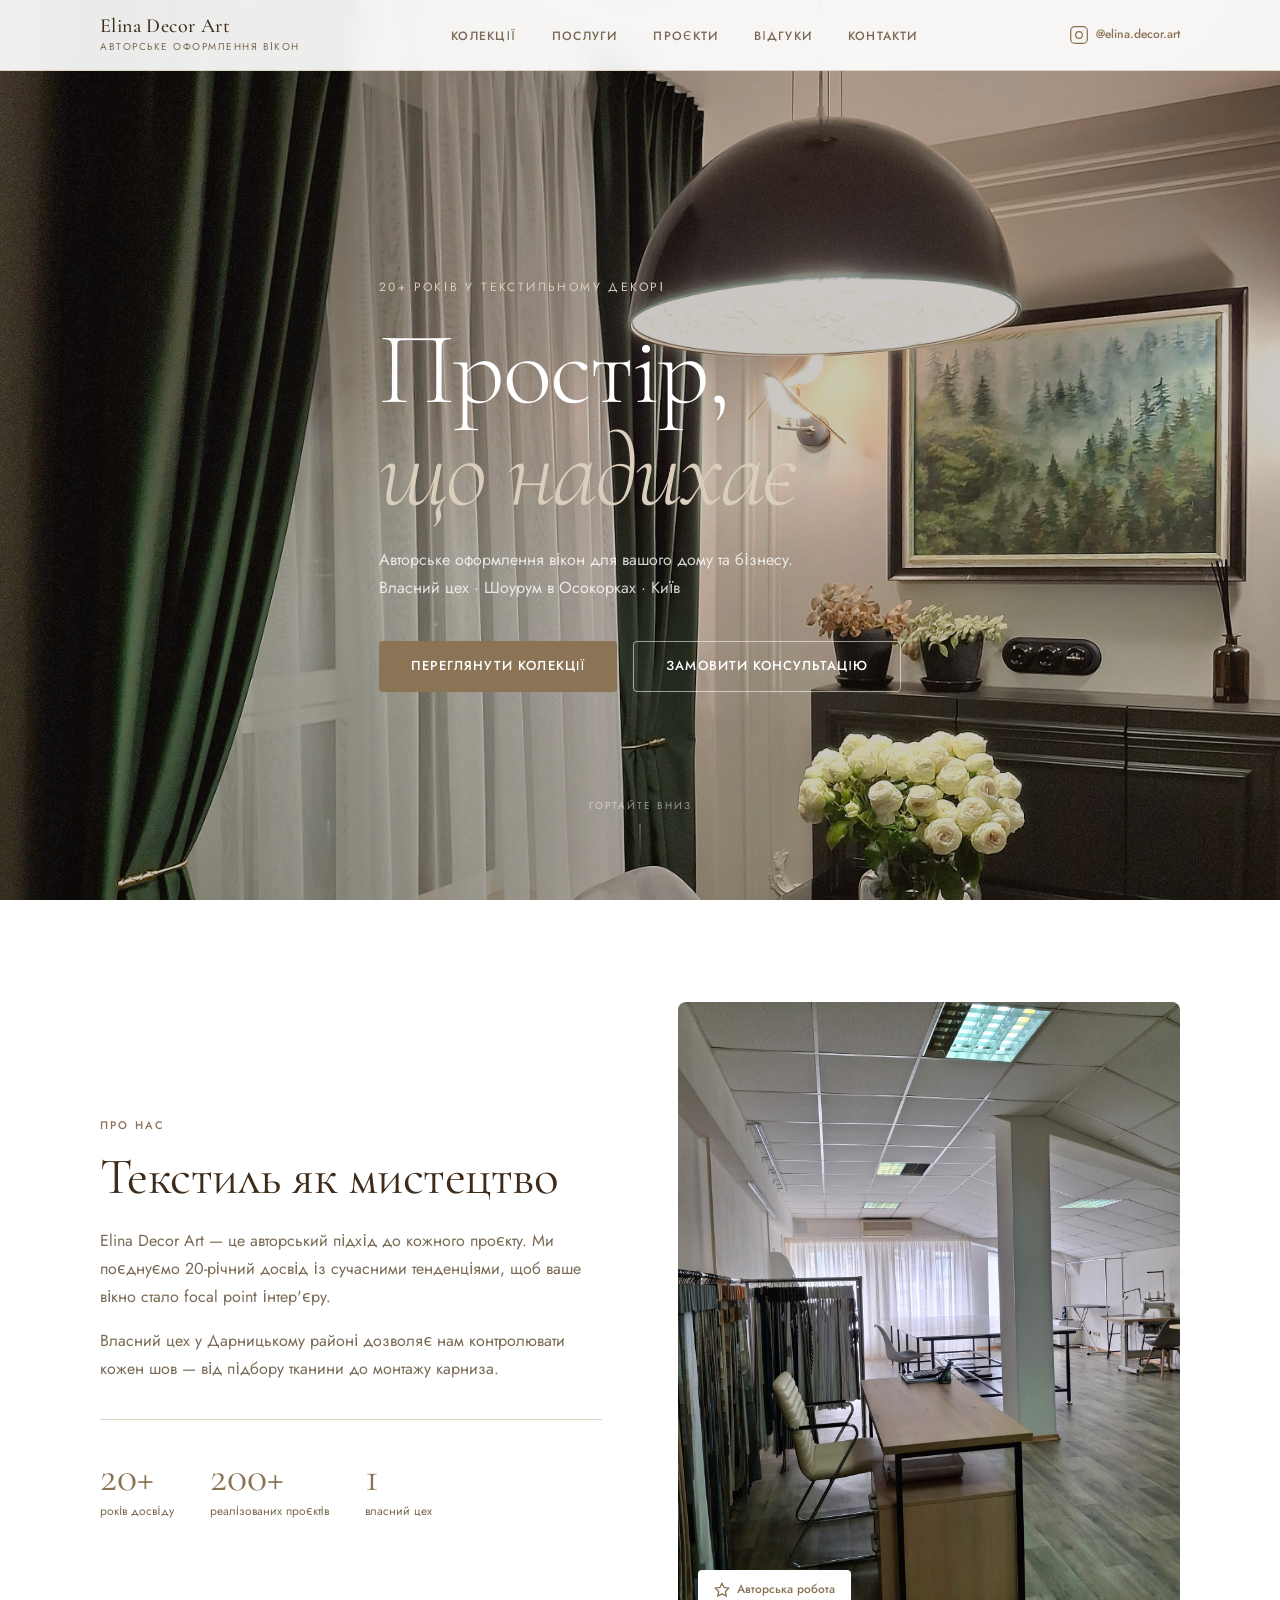
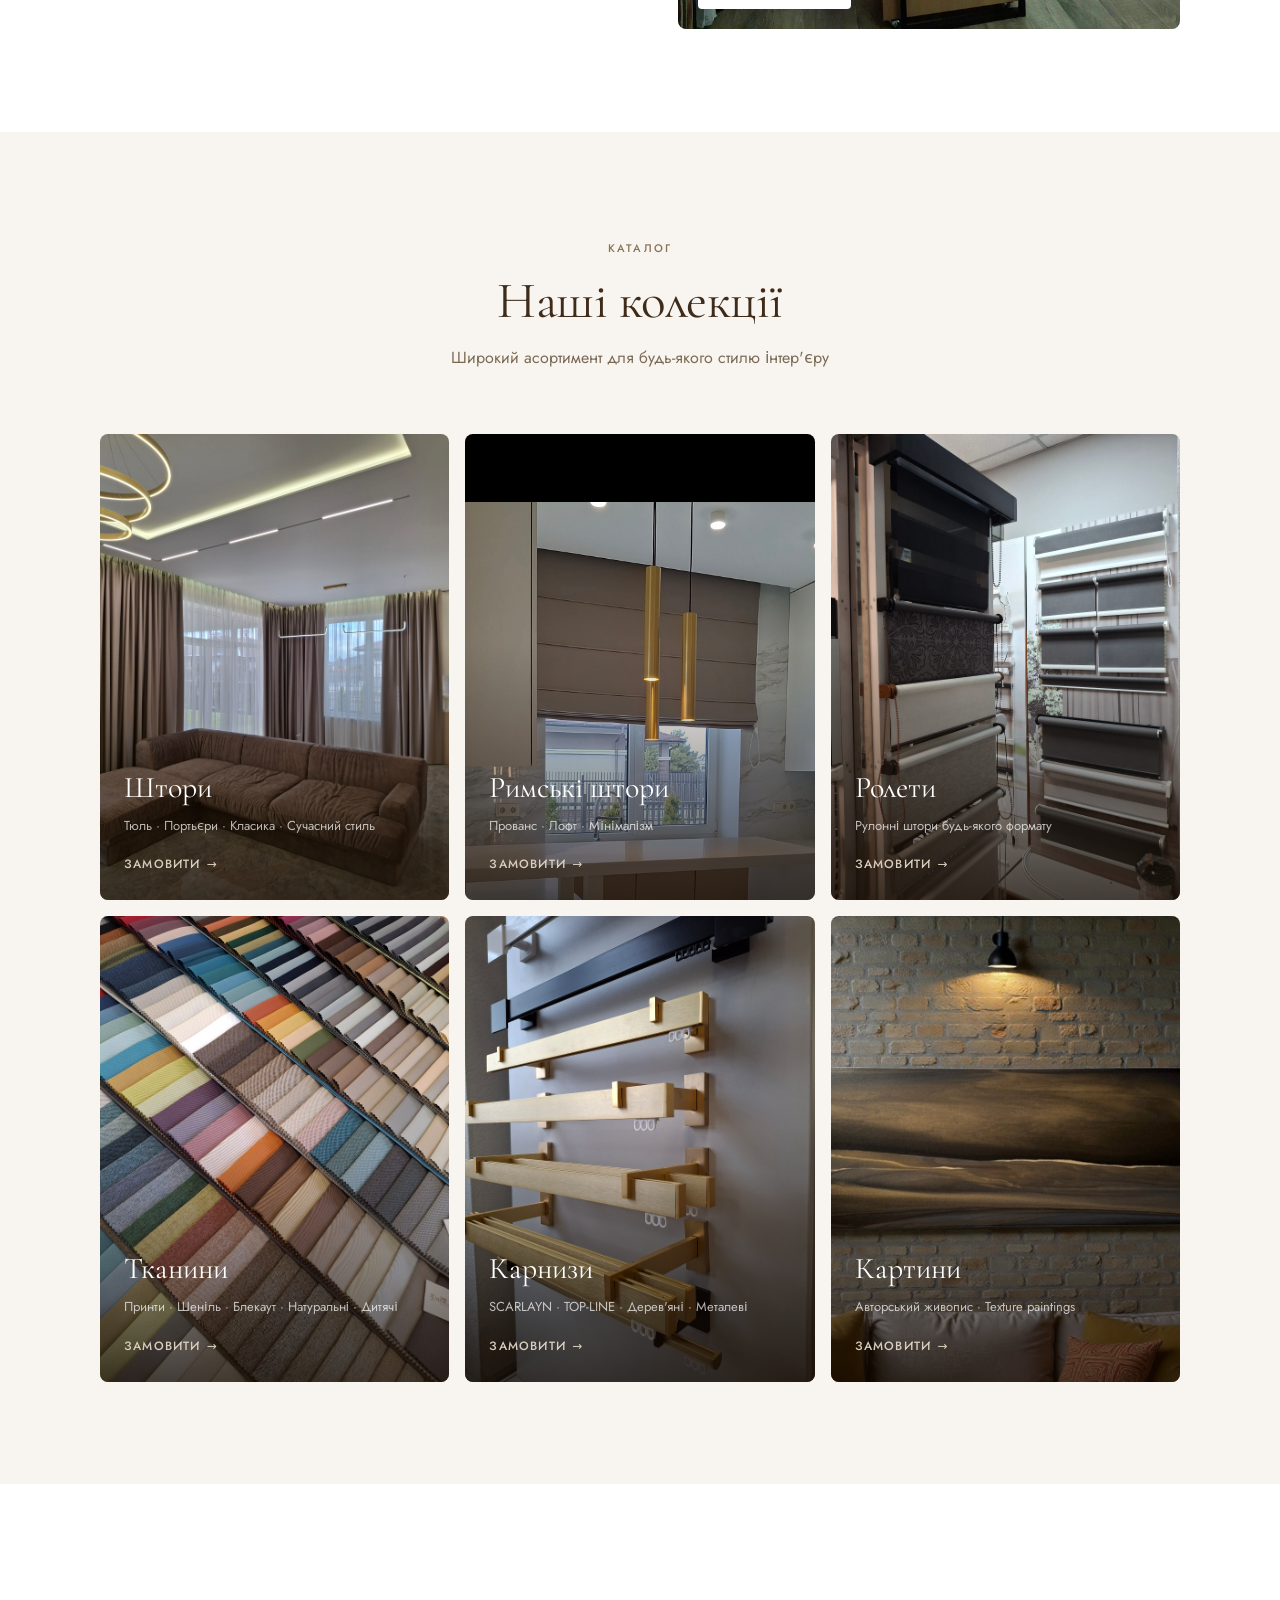
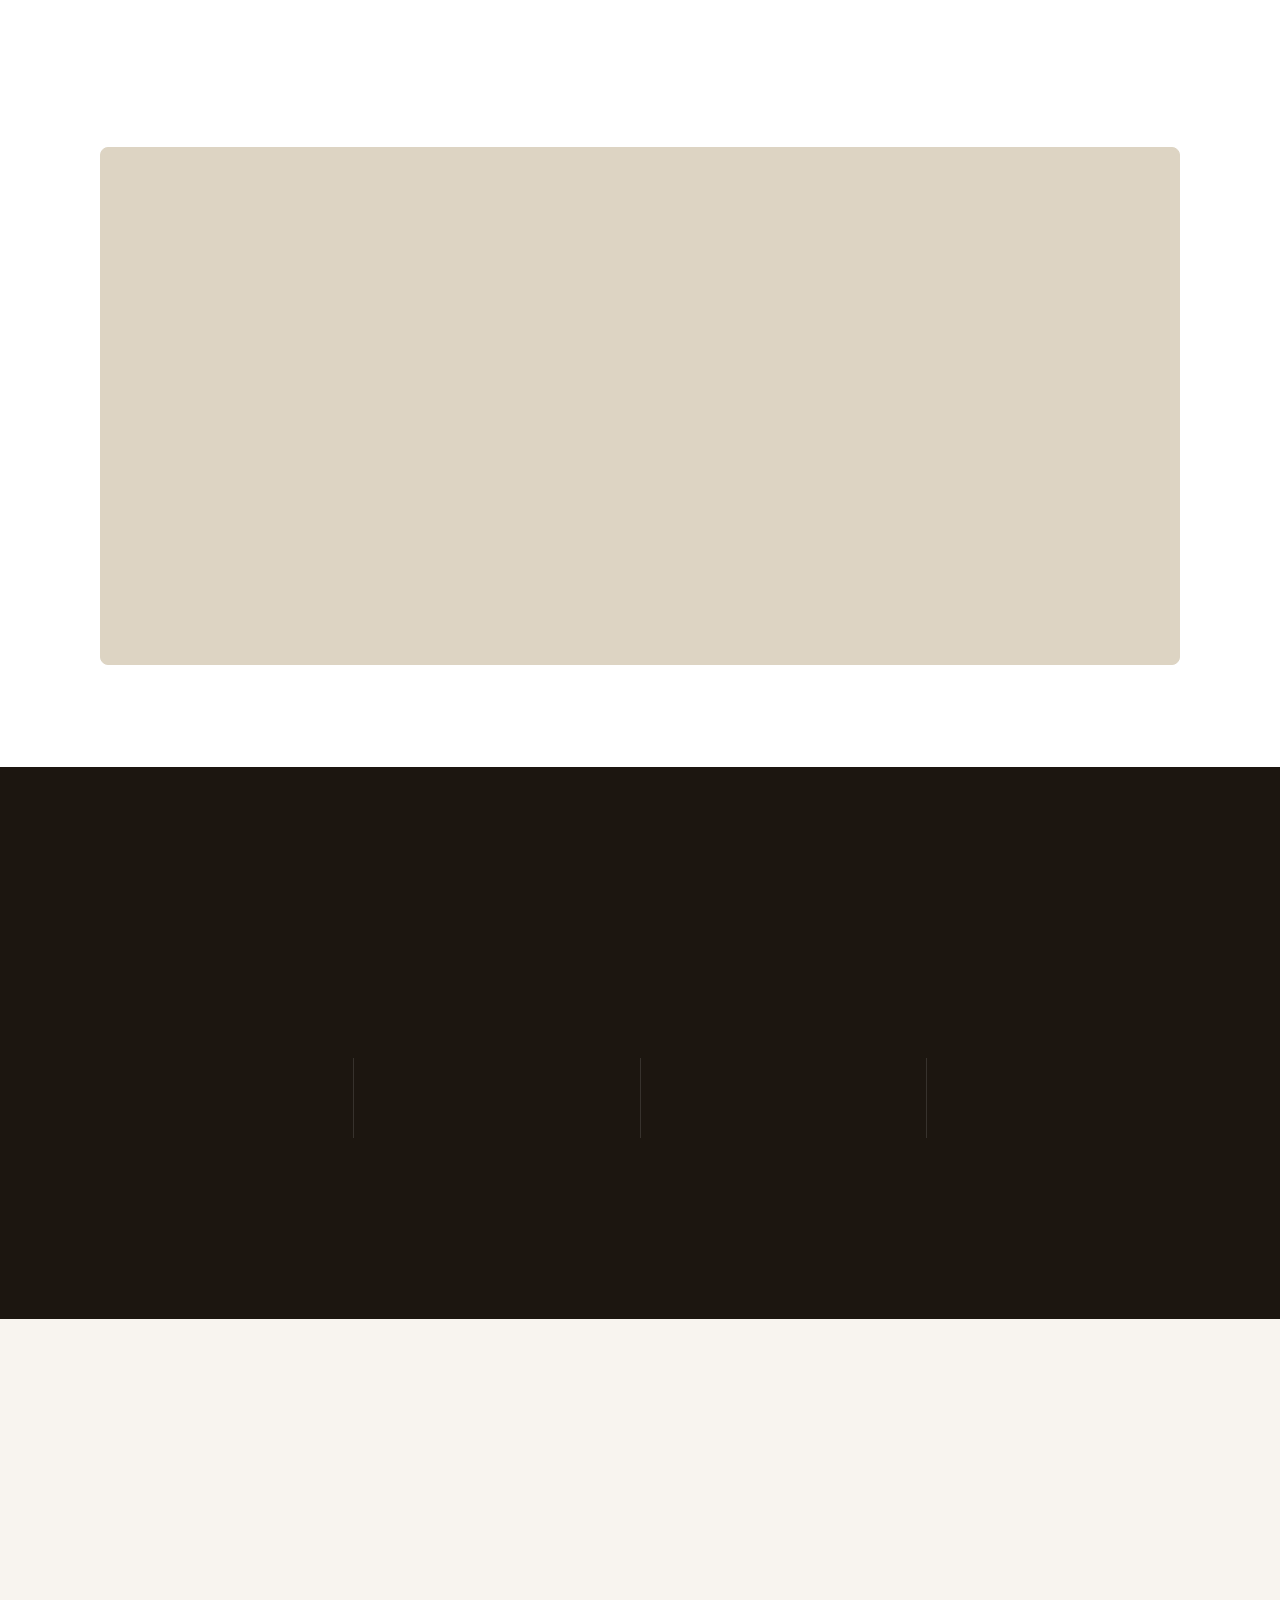
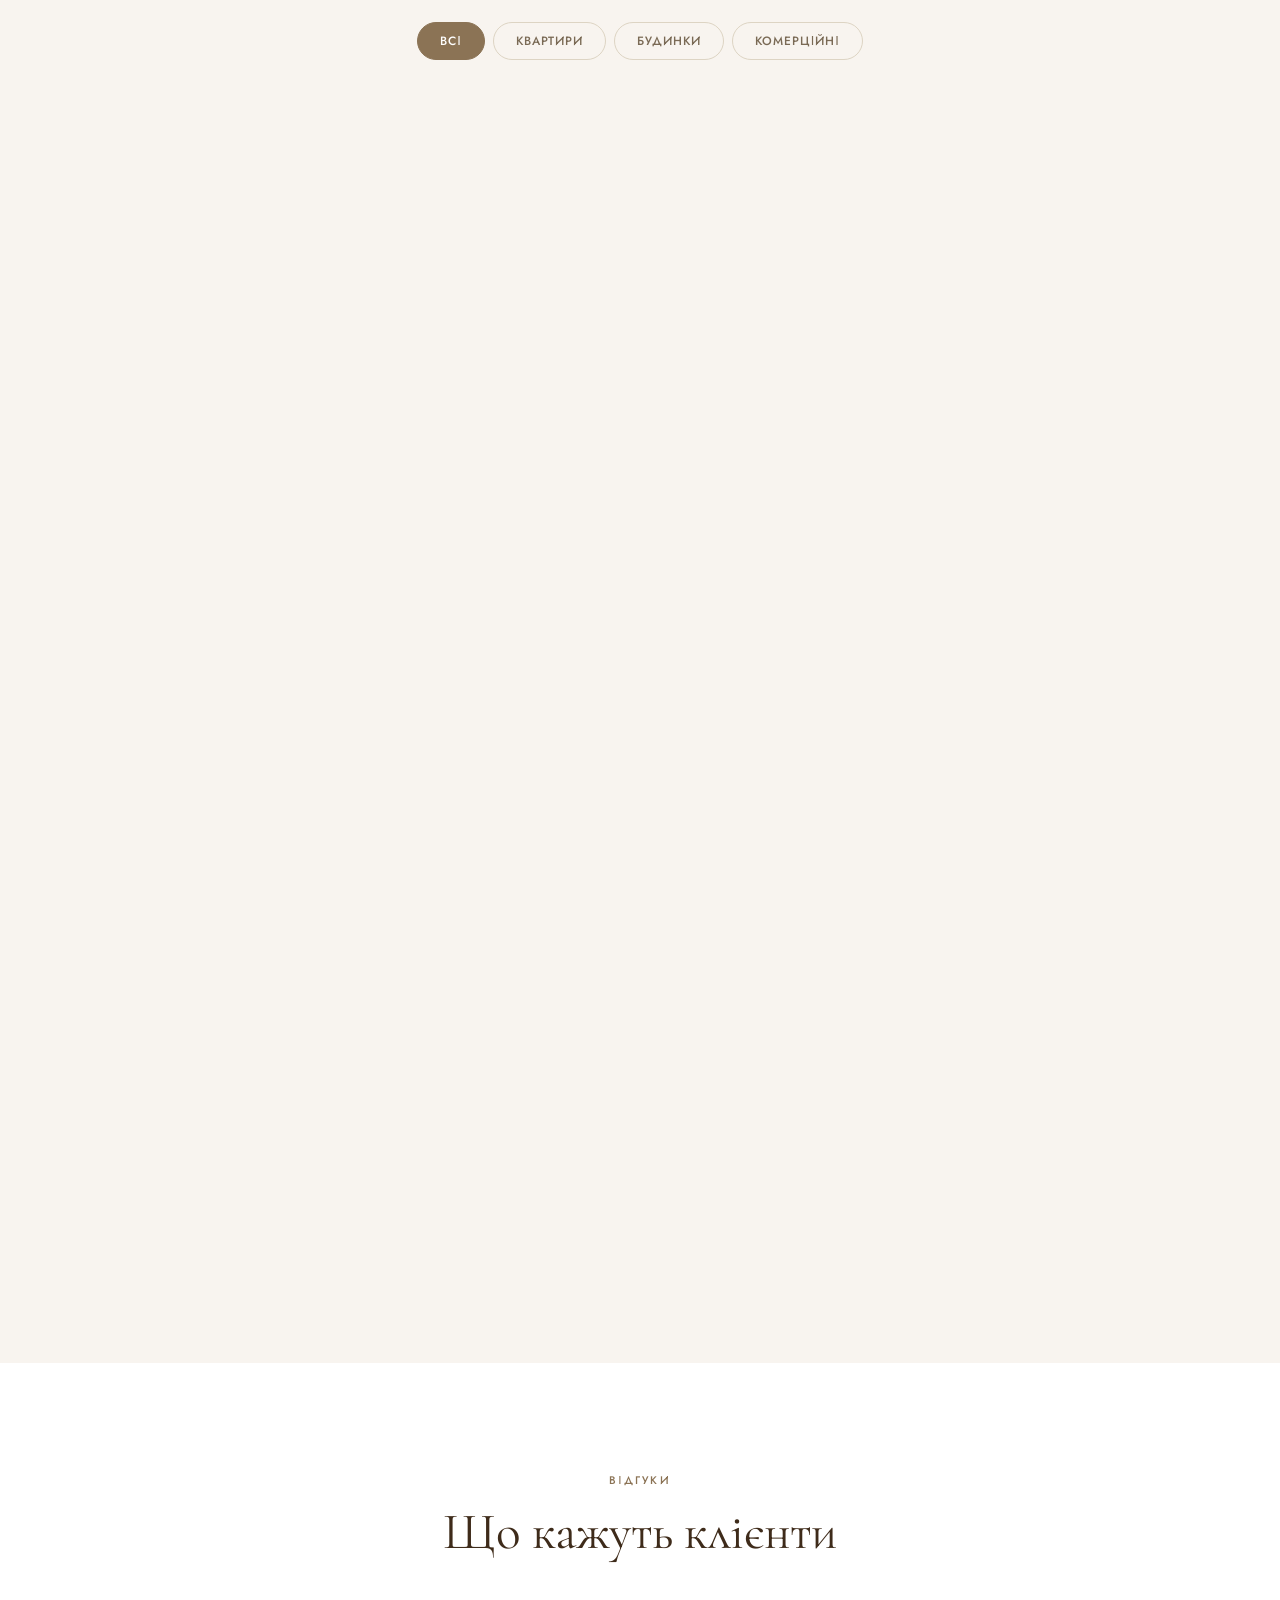
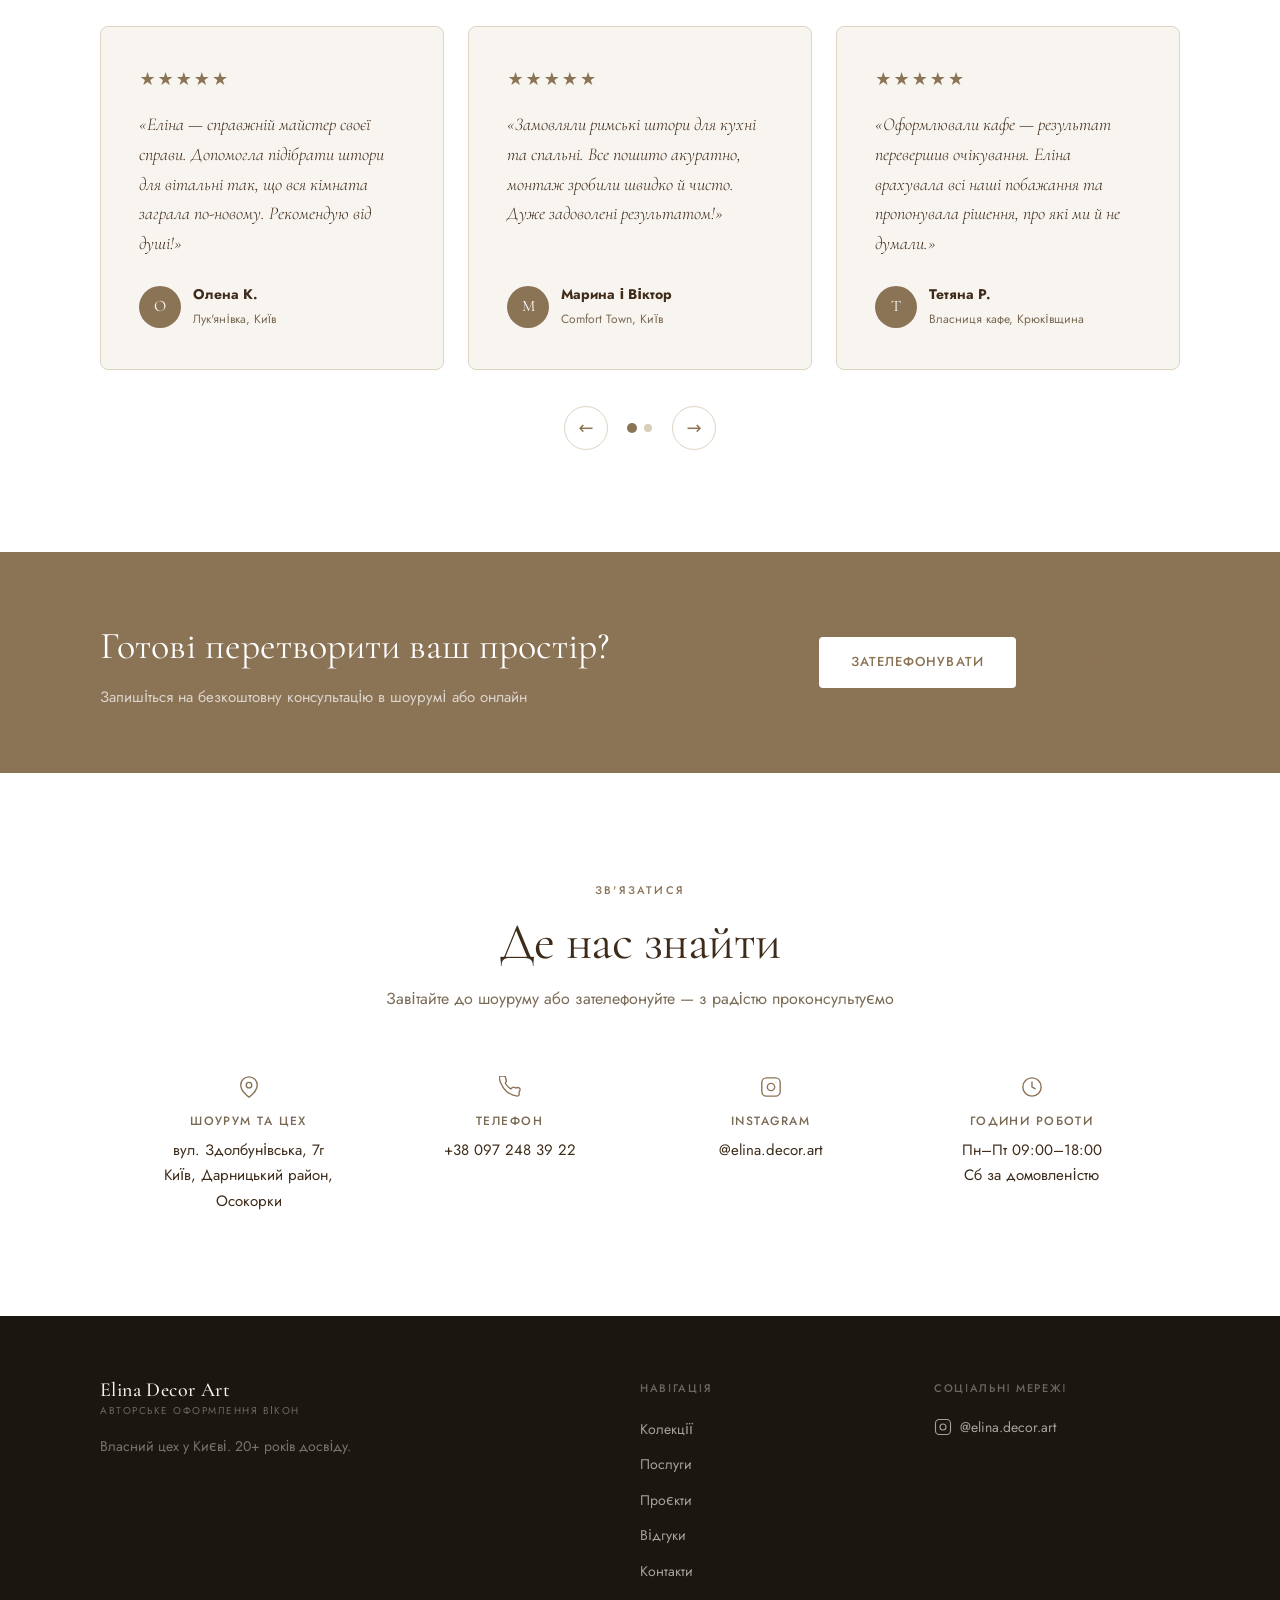
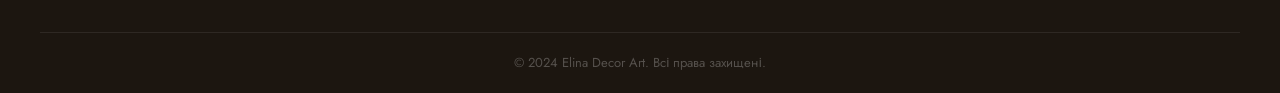
==== commit 7bb1f730: "contact: remove request form, center contact block, refine showroom address - Dropped the 'Залишити " ====
--- a/index.html
+++ b/index.html
@@ -1,341 +1,542 @@
 <!DOCTYPE html>
 <html lang="uk">
 <head>
-<meta charset="utf-8" />
-<meta name="viewport" content="width=device-width, initial-scale=1" />
-<title>Elina Decor Art — Авторське оформлення вікон у Києві</title>
-<meta name="description" content="Авторське оформлення вікон. 20+ років досвіду. Карнизи, тканини, аксесуари, ролети. Власний цех у Києві, Осокорки." />
-<meta name="keywords" content="штори Київ, карнизи, ролети, тканини, оформлення вікон, пошив штор, римські штори" />
-<link rel="preconnect" href="https://fonts.googleapis.com" />
-<link rel="preconnect" href="https://fonts.gstatic.com" crossorigin />
-<link href="https://fonts.googleapis.com/css2?family=Instrument+Sans:ital,wght@0,400;0,500;0,600;1,400&family=Instrument+Serif:ital@0;1&display=swap" rel="stylesheet" />
-<link rel="stylesheet" href="style.css" />
+  <meta charset="UTF-8" />
+  <meta name="viewport" content="width=device-width, initial-scale=1.0" />
+  <title>Elina Decor Art — Авторське оформлення вікон у Києві</title>
+  <meta name="description" content="Авторське оформлення вікон. 20+ років досвіду. Карнизи, тканини, аксесуари, ролети. Власний цех у Києві, Осокорки." />
+  <meta name="keywords" content="штори Київ, карнизи, ролети, тканини, оформлення вікон, пошив штор, римські штори" />
+  <link rel="preconnect" href="https://fonts.googleapis.com" />
+  <link rel="preconnect" href="https://fonts.gstatic.com" crossorigin />
+  <link href="https://fonts.googleapis.com/css2?family=Cormorant+Garamond:ital,wght@0,300;0,400;0,500;0,600;1,300;1,400&family=Jost:wght@300;400;500&display=swap" rel="stylesheet" />
+  <link rel="stylesheet" href="style.css" />
 </head>
 <body>
 
-<!-- ══ HEADER ══ -->
-<header class="hdr" id="hdr">
-  <div class="hdr__in">
-    <a href="#top" class="brand">
-      <span class="brand__name">Elina Decor Art</span>
-      <span class="brand__city">Київ</span>
+<!-- ─── HEADER ─── -->
+<header class="header" id="header">
+  <div class="header__inner container">
+    <a href="#" class="logo">
+      <span class="logo__name">Elina Decor Art</span>
+      <span class="logo__tagline">Авторське оформлення вікон</span>
     </a>
     <nav class="nav" id="nav">
-      <a href="#about">Про нас</a>
-      <a href="#categories">Колекції</a>
-      <a href="#services">Послуги</a>
-      <a href="#projects">Проєкти</a>
-      <a href="#reviews">Відгуки</a>
+      <ul class="nav__list">
+        <li><a href="#categories" class="nav__link">Колекції</a></li>
+        <li><a href="#services" class="nav__link">Послуги</a></li>
+        <li><a href="#projects" class="nav__link">Проєкти</a></li>
+        <li><a href="#reviews" class="nav__link">Відгуки</a></li>
+        <li><a href="#contact" class="nav__link">Контакти</a></li>
+      </ul>
     </nav>
-    <a href="#contact" class="btn btn--out hdr__cta">Консультація <span>→</span></a>
-    <button class="burger" id="burger" aria-label="Меню" aria-expanded="false"><span></span><span></span></button>
+    <a href="https://www.instagram.com/elina.decor.art" target="_blank" rel="noopener" class="header__instagram">
+      <svg width="20" height="20" viewBox="0 0 24 24" fill="none" stroke="currentColor" stroke-width="1.5"><rect x="2" y="2" width="20" height="20" rx="5"/><circle cx="12" cy="12" r="4"/><circle cx="17.5" cy="6.5" r="0.5" fill="currentColor" stroke="none"/></svg>
+      @elina.decor.art
+    </a>
+    <button class="burger" id="burger" aria-label="Меню">
+      <span></span><span></span><span></span>
+    </button>
   </div>
 </header>
 
-<!-- ══ HERO ══ -->
-<section id="top" class="hero">
-  <div class="shell">
-    <div class="hero__bar">
-      <span class="hero__badge"><i class="dot"></i>Авторське оформлення вікон</span>
-      <span class="hero__meta">20+ років у текстильному декорі</span>
-    </div>
-    <h1 class="hero__h1">Простір,<br /><em>що надихає</em></h1>
-    <div class="hero__grid">
-      <p class="hero__lead">
-        Штори, римські штори, ролети, карнизи та авторський текстиль для дому й бізнесу.
-        Власний цех у Києві — від підбору тканини до монтажу карниза кожен шов проходить через наші руки.
-      </p>
-      <div class="hero__acts">
-        <a href="#categories" class="btn btn--solid">Переглянути колекції</a>
-        <a href="#contact" class="btn btn--out">Замовити консультацію</a>
-      </div>
-    </div>
-  </div>
-  <div class="hero__strip">
-    <img src="hero.jpg" alt="Елегантні штори у вітальні" />
-    <img src="cat-roman.jpg" alt="Римські штори" />
-    <img src="cat-fabric.jpg" alt="Тканини" />
-  </div>
-</section>
-
-<!-- ══ ABOUT ══ -->
-<section id="about" class="sec shell">
-  <div class="about__top">
-    <div>
-      <p class="kicker">Про нас</p>
-      <h2 class="h2">Текстиль<br />як мистецтво</h2>
-    </div>
-    <div class="about__body">
-      <p>Elina Decor Art — це авторський підхід до кожного проєкту. Ми поєднуємо 20-річний досвід із сучасними тенденціями, щоб ваше вікно стало смисловим центром інтер'єру.</p>
-      <p>Власний цех у Дарницькому районі дозволяє контролювати кожен етап — від підбору тканини до монтажу карниза.</p>
-      <div class="stats">
-        <div class="stat"><span class="stat__n">20+</span><span class="stat__c">років досвіду</span></div>
-        <div class="stat"><span class="stat__n">200+</span><span class="stat__c">проєктів</span></div>
-        <div class="stat"><span class="stat__n">1</span><span class="stat__c">власний цех</span></div>
-      </div>
-    </div>
-  </div>
-  <div class="quote-block">
-    <img src="about.jpg" alt="Шоурум Elina Decor Art" />
-    <figure class="quote-block__txt">
-      <p class="kicker">Шоурум · Осокорки</p>
-      <blockquote>«Вікно — це рама, крізь яку дім дивиться на світ. Наша робота — зробити цю раму гідною».</blockquote>
-      <figcaption>Еліна, засновниця та дизайнерка</figcaption>
-    </figure>
-  </div>
-</section>
-
-<!-- ══ CATEGORIES ══ -->
-<section id="categories" class="sec shell">
-  <div class="sec__head">
-    <div>
-      <p class="kicker">Каталог</p>
+<!-- ─── HERO ─── -->
+<section class="hero" id="hero">
+  <div class="hero__bg">
+    <div class="hero__overlay"></div>
+    <img src="hero.jpg" alt="Елегантні штори" class="hero__img" id="heroImg" onerror="this.style.display='none'" />
+  </div>
+  <div class="hero__content container">
+    <p class="hero__eyebrow">20+ років у текстильному декорі</p>
+    <h1 class="hero__title">Простір,<br /><em>що надихає</em></h1>
+    <p class="hero__sub">Авторське оформлення вікон для вашого дому та бізнесу.<br />Власний цех · Шоурум в Осокорках · Київ</p>
+    <div class="hero__actions">
+      <a href="#categories" class="btn btn--primary">Переглянути колекції</a>
+      <a href="#contact" class="btn btn--ghost">Замовити консультацію</a>
+    </div>
+  </div>
+  <div class="hero__scroll-hint">
+    <span>Гортайте вниз</span>
+    <div class="hero__scroll-line"></div>
+  </div>
+</section>
+
+<!-- ─── INTRO ─── -->
+<section class="intro section">
+  <div class="container intro__grid">
+    <div class="intro__text">
+      <span class="label">Про нас</span>
+      <h2 class="h2">Текстиль як мистецтво</h2>
+      <p>Elina Decor Art — це авторський підхід до кожного проєкту. Ми поєднуємо 20-річний досвід із сучасними тенденціями, щоб ваше вікно стало focal point інтер'єру.</p>
+      <p>Власний цех у Дарницькому районі дозволяє нам контролювати кожен шов — від підбору тканини до монтажу карниза.</p>
+      <ul class="intro__facts">
+        <li><strong>20+</strong><span>років досвіду</span></li>
+        <li><strong>200+</strong><span>реалізованих проєктів</span></li>
+        <li><strong>1</strong><span>власний цех</span></li>
+      </ul>
+    </div>
+    <div class="intro__visual">
+      <div class="intro__img-wrap">
+        <img src="about.jpg" alt="Наш шоурум" onerror="this.parentElement.classList.add('img-placeholder')" />
+        <div class="intro__badge">
+          <svg width="16" height="16" viewBox="0 0 24 24" fill="none" stroke="currentColor" stroke-width="2"><path d="M12 2L15.09 8.26L22 9.27L17 14.14L18.18 21.02L12 17.77L5.82 21.02L7 14.14L2 9.27L8.91 8.26L12 2Z"/></svg>
+          Авторська робота
+        </div>
+      </div>
+    </div>
+  </div>
+</section>
+
+<!-- ─── CATEGORIES ─── -->
+<section class="categories section section--sand" id="categories">
+  <div class="container">
+    <div class="section-header">
+      <span class="label">Каталог</span>
       <h2 class="h2">Наші колекції</h2>
-    </div>
-    <p class="sec__note">Шість напрямів — для будь-якого стилю інтер'єру, від класики до мінімалізму.</p>
-  </div>
-  <div class="cats">
-    <a href="#contact" class="cat">
-      <span class="cat__media"><img src="cat-shtory.jpg" alt="Штори" /></span>
-      <span class="cat__row"><h3>Штори</h3><span class="cat__n">01</span></span>
-      <p>Тюль · Портьєри · Класика · Сучасний стиль</p>
-    </a>
-    <a href="#contact" class="cat">
-      <span class="cat__media"><img src="cat-roman.jpg" alt="Римські штори" /></span>
-      <span class="cat__row"><h3>Римські штори</h3><span class="cat__n">02</span></span>
-      <p>Прованс · Лофт · Мінімалізм</p>
-    </a>
-    <a href="#contact" class="cat">
-      <span class="cat__media"><img src="cat-rolety.jpg" alt="Ролети" /></span>
-      <span class="cat__row"><h3>Ролети</h3><span class="cat__n">03</span></span>
-      <p>Рулонні штори будь-якого формату</p>
-    </a>
-    <a href="#contact" class="cat">
-      <span class="cat__media"><img src="cat-fabric.jpg" alt="Тканини" /></span>
-      <span class="cat__row"><h3>Тканини</h3><span class="cat__n">04</span></span>
-      <p>Принти · Шеніль · Блекаут · Натуральні · Дитячі</p>
-    </a>
-    <a href="#contact" class="cat">
-      <span class="cat__media"><img src="cat-karnyz.jpg" alt="Карнизи" /></span>
-      <span class="cat__row"><h3>Карнизи</h3><span class="cat__n">05</span></span>
-      <p>SCARLAYN · TOP-LINE · Дерев'яні · Металеві</p>
-    </a>
-    <a href="#contact" class="cat">
-      <span class="cat__media"><img src="cat-paintings.jpg" alt="Картини" /></span>
-      <span class="cat__row"><h3>Картини</h3><span class="cat__n">06</span></span>
-      <p>Авторський живопис · Texture paintings</p>
-    </a>
-  </div>
-</section>
-
-<!-- ══ SERVICES ══ -->
-<section id="services" class="sec shell">
-  <div class="svc">
-    <aside class="svc__aside">
-      <p class="kicker">Що ми робимо</p>
+      <p class="section-header__sub">Широкий асортимент для будь-якого стилю інтер'єру</p>
+    </div>
+    <div class="categories__grid">
+
+      <!-- Col 1: tall card (row-span 2) -->
+      <article class="cat-card cat-card--large">
+        <div class="cat-card__img-wrap">
+          <img src="cat-shtory.jpg" alt="Штори" onerror="this.parentElement.classList.add('img-placeholder')" />
+          <div class="cat-card__overlay"></div>
+        </div>
+        <div class="cat-card__body">
+          <h3 class="cat-card__title">Штори</h3>
+          <p class="cat-card__sub">Тюль · Портьєри · Класика · Сучасний стиль</p>
+          <a href="#contact" class="cat-card__link">Замовити <span>→</span></a>
+        </div>
+      </article>
+
+      <!-- Col 2 row 1 -->
+      <article class="cat-card">
+        <div class="cat-card__img-wrap">
+          <img src="cat-roman.jpg" alt="Римські штори" onerror="this.parentElement.classList.add('img-placeholder')" />
+          <div class="cat-card__overlay"></div>
+        </div>
+        <div class="cat-card__body">
+          <h3 class="cat-card__title">Римські штори</h3>
+          <p class="cat-card__sub">Прованс · Лофт · Мінімалізм</p>
+          <a href="#contact" class="cat-card__link">Замовити <span>→</span></a>
+        </div>
+      </article>
+
+      <!-- Col 3: tall card (row-span 2) -->
+      <article class="cat-card cat-card--large-right">
+        <div class="cat-card__img-wrap">
+          <img src="cat-rolety.jpg" alt="Ролети" onerror="this.parentElement.classList.add('img-placeholder')" />
+          <div class="cat-card__overlay"></div>
+        </div>
+        <div class="cat-card__body">
+          <h3 class="cat-card__title">Ролети</h3>
+          <p class="cat-card__sub">Рулонні штори будь-якого формату</p>
+          <a href="#contact" class="cat-card__link">Замовити <span>→</span></a>
+        </div>
+      </article>
+
+      <!-- Col 2 row 2 -->
+      <article class="cat-card">
+        <div class="cat-card__img-wrap">
+          <img src="cat-fabric.jpg" alt="Тканини" onerror="this.parentElement.classList.add('img-placeholder')" />
+          <div class="cat-card__overlay"></div>
+        </div>
+        <div class="cat-card__body">
+          <h3 class="cat-card__title">Тканини</h3>
+          <p class="cat-card__sub">Принти · Шеніль · Блекаут · Натуральні · Дитячі</p>
+          <a href="#contact" class="cat-card__link">Замовити <span>→</span></a>
+        </div>
+      </article>
+
+      <!-- Row 3 full width — 2 cards -->
+      <article class="cat-card">
+        <div class="cat-card__img-wrap">
+          <img src="cat-karnyz.jpg" alt="Карнизи" onerror="this.parentElement.classList.add('img-placeholder')" />
+          <div class="cat-card__overlay"></div>
+        </div>
+        <div class="cat-card__body">
+          <h3 class="cat-card__title">Карнизи</h3>
+          <p class="cat-card__sub">SCARLAYN · TOP-LINE · Дерев'яні · Металеві</p>
+          <a href="#contact" class="cat-card__link">Замовити <span>→</span></a>
+        </div>
+      </article>
+
+      <article class="cat-card">
+        <div class="cat-card__img-wrap">
+          <img src="cat-paintings.jpg" alt="Картини" onerror="this.parentElement.classList.add('img-placeholder')" />
+          <div class="cat-card__overlay"></div>
+        </div>
+        <div class="cat-card__body">
+          <h3 class="cat-card__title">Картини</h3>
+          <p class="cat-card__sub">Авторський живопис · Texture paintings</p>
+          <a href="#contact" class="cat-card__link">Замовити <span>→</span></a>
+        </div>
+      </article>
+
+    </div>
+  </div>
+</section>
+
+<!-- ─── SERVICES ─── -->
+<section class="services section" id="services">
+  <div class="container">
+    <div class="section-header">
+      <span class="label">Що ми робимо</span>
       <h2 class="h2">Послуги</h2>
-      <p class="svc__note">Комплексне рішення від задуму до монтажу — або окрема послуга, якщо потрібна лише частина роботи.</p>
-    </aside>
-    <ol class="svc__list">
-      <li><span class="svc__n">01</span><div><h3>Текстильне оформлення інтер'єру</h3><p>Квартири, будинки, кафе — комплексне рішення від задуму до реалізації.</p></div></li>
-      <li><span class="svc__n">02</span><div><h3>Пошив штор на власному виробництві</h3><p>Контроль якості на кожному етапі — від кроєння до фінального пресування.</p></div></li>
-      <li><span class="svc__n">03</span><div><h3>Навішування штор і монтаж карнизів</h3><p>Професійний монтаж із дотриманням усіх технічних норм.</p></div></li>
-      <li><span class="svc__n">04</span><div><h3>Підбір тканин і аксесуарів</h3><p>Індивідуальна консультація в шоурумі або на об'єкті замовника.</p></div></li>
-      <li><span class="svc__n">05</span><div><h3>Зонування простору текстилем</h3><p>Розумне використання штор і тканин для поділу простору без перегородок.</p></div></li>
-      <li><span class="svc__n">06</span><div><h3>Авторські картини Texture Paintings</h3><p>Унікальні живописні роботи для доповнення інтер'єру.</p></div></li>
-    </ol>
-  </div>
-</section>
-
-<!-- ══ PROCESS ══ -->
-<section class="sec shell">
-  <div class="sec__head sec__head--plain">
-    <div>
-      <p class="kicker">Як ми працюємо</p>
-      <h2 class="h2">Від ідеї до результату</h2>
-    </div>
-  </div>
-  <div class="steps">
-    <div class="step"><span class="step__n">01</span><h3>Консультація</h3><p>Обговорюємо побажання, стиль інтер'єру та бюджет — у шоурумі або онлайн.</p></div>
-    <div class="step"><span class="step__n">02</span><h3>Підбір матеріалів</h3><p>Тканини, карнизи та аксесуари з урахуванням вашого стилю.</p></div>
-    <div class="step"><span class="step__n">03</span><h3>Виробництво</h3><p>Шиємо на власному обладнанні з контролем якості на кожному етапі.</p></div>
-    <div class="step"><span class="step__n">04</span><h3>Монтаж</h3><p>Встановлюємо карнизи та навішуємо штори — акуратно й точно в строк.</p></div>
-  </div>
-</section>
-
-<!-- ══ PROJECTS ══ -->
-<section id="projects" class="sec shell">
-  <div class="sec__head">
-    <div>
-      <p class="kicker">Портфоліо</p>
+    </div>
+    <div class="services__grid">
+      <div class="service-item">
+        <div class="service-item__icon">
+          <svg width="28" height="28" viewBox="0 0 24 24" fill="none" stroke="currentColor" stroke-width="1.5"><path d="M3 9l9-7 9 7v11a2 2 0 01-2 2H5a2 2 0 01-2-2z"/><polyline points="9 22 9 12 15 12 15 22"/></svg>
+        </div>
+        <h3>Текстильне оформлення інтер'єру</h3>
+        <p>Квартири, будинки, кафе — комплексне рішення від задуму до реалізації</p>
+      </div>
+      <div class="service-item">
+        <div class="service-item__icon">
+          <svg width="28" height="28" viewBox="0 0 24 24" fill="none" stroke="currentColor" stroke-width="1.5"><path d="M14.7 6.3a1 1 0 000 1.4l1.6 1.6a1 1 0 001.4 0l3.77-3.77a6 6 0 01-7.94 7.94l-6.91 6.91a2.12 2.12 0 01-3-3l6.91-6.91a6 6 0 017.94-7.94l-3.76 3.76z"/></svg>
+        </div>
+        <h3>Пошив штор на власному виробництві</h3>
+        <p>Контроль якості на кожному етапі — від кроєння до фінального пресування</p>
+      </div>
+      <div class="service-item">
+        <div class="service-item__icon">
+          <svg width="28" height="28" viewBox="0 0 24 24" fill="none" stroke="currentColor" stroke-width="1.5"><line x1="12" y1="2" x2="12" y2="6"/><line x1="12" y1="18" x2="12" y2="22"/><path d="M4.93 4.93l2.83 2.83M16.24 16.24l2.83 2.83M2 12h4M18 12h4M4.93 19.07l2.83-2.83M16.24 7.76l2.83-2.83"/></svg>
+        </div>
+        <h3>Навішування штор</h3>
+        <p>Професійний монтаж карнизів і штор із дотриманням усіх технічних норм</p>
+      </div>
+      <div class="service-item">
+        <div class="service-item__icon">
+          <svg width="28" height="28" viewBox="0 0 24 24" fill="none" stroke="currentColor" stroke-width="1.5"><circle cx="12" cy="12" r="10"/><path d="M12 8v4l3 3"/></svg>
+        </div>
+        <h3>Підбір тканин і аксесуарів</h3>
+        <p>Індивідуальна консультація в шоурумі або на об'єкті замовника</p>
+      </div>
+      <div class="service-item">
+        <div class="service-item__icon">
+          <svg width="28" height="28" viewBox="0 0 24 24" fill="none" stroke="currentColor" stroke-width="1.5"><rect x="3" y="3" width="18" height="18" rx="2"/><path d="M3 9h18M9 21V9"/></svg>
+        </div>
+        <h3>Зонування простору текстилем</h3>
+        <p>Розумне використання штор і тканин для поділу простору без перегородок</p>
+      </div>
+      <div class="service-item">
+        <div class="service-item__icon">
+          <svg width="28" height="28" viewBox="0 0 24 24" fill="none" stroke="currentColor" stroke-width="1.5"><path d="M12 2l3.09 6.26L22 9.27l-5 4.87 1.18 6.88L12 17.77l-6.18 3.25L7 14.14 2 9.27l6.91-1.01L12 2z"/></svg>
+        </div>
+        <h3>Авторські картини Texture Paintings</h3>
+        <p>Унікальні живописні роботи для доповнення інтер'єру</p>
+      </div>
+    </div>
+  </div>
+</section>
+
+<!-- ─── PROCESS ─── -->
+<section class="process section section--dark">
+  <div class="container">
+    <div class="section-header section-header--light">
+      <span class="label label--light">Як ми працюємо</span>
+      <h2 class="h2 h2--light">Від ідеї до результату</h2>
+    </div>
+    <div class="process__steps">
+      <div class="process__step">
+        <div class="process__num">01</div>
+        <h3>Консультація</h3>
+        <p>Обговорюємо ваші побажання, стиль інтер'єру та бюджет — в шоурумі або онлайн</p>
+      </div>
+      <div class="process__connector"></div>
+      <div class="process__step">
+        <div class="process__num">02</div>
+        <h3>Підбір матеріалів</h3>
+        <p>Підбираємо тканини, карнизи та аксесуари з урахуванням вашого стилю</p>
+      </div>
+      <div class="process__connector"></div>
+      <div class="process__step">
+        <div class="process__num">03</div>
+        <h3>Виробництво</h3>
+        <p>Шиємо на власному обладнанні з контролем якості на кожному етапі</p>
+      </div>
+      <div class="process__connector"></div>
+      <div class="process__step">
+        <div class="process__num">04</div>
+        <h3>Монтаж</h3>
+        <p>Встановлюємо карнизи та навішуємо штори — акуратно й точно в строк</p>
+      </div>
+    </div>
+  </div>
+</section>
+
+<!-- ─── PROJECTS ─── -->
+<section class="projects section section--sand" id="projects">
+  <div class="container">
+    <div class="section-header">
+      <span class="label">Портфоліо</span>
       <h2 class="h2">Реалізовані проєкти</h2>
-    </div>
-    <p class="sec__note">Кожен проєкт — унікальне рішення для конкретного простору.</p>
-  </div>
-  <div class="prj">
-    <div class="prj__preview">
-      <div class="prj__frame">
-        <img src="proj-lukyanivka.jpg" alt="Офіс, Лук'янівка" id="prjImg" />
-      </div>
-      <div class="prj__cap">
-        <span id="prjTitle">Лук'янівка, Київ</span>
-        <span id="prjTag">Офіс</span>
-      </div>
-    </div>
-    <div class="prj__list" id="prjList">
-      <div class="prj__item is-active" data-img="proj-lukyanivka.jpg" data-title="Лук'янівка, Київ" data-tag="Офіс">
-        <span class="prj__n">01</span>
-        <div><h3>Лук'янівка, Київ</h3><p>Комерційний проєкт, темні портьєри, лофт-стиль</p></div>
-        <span class="prj__tag"><i class="dot"></i>Офіс</span>
-      </div>
-      <div class="prj__item" data-img="proj-comfort-town.jpg" data-title="Comfort Town, Київ" data-tag="Квартира">
-        <span class="prj__n">02</span>
-        <div><h3>Comfort Town, Київ</h3><p>Сучасний мінімалізм, ролети блекаут</p></div>
-        <span class="prj__tag"><i class="dot"></i>Квартира</span>
-      </div>
-      <div class="prj__item" data-img="proj-smart.jpg" data-title="Смарт-квартира, Київ" data-tag="Квартира">
-        <span class="prj__n">03</span>
-        <div><h3>Смарт-квартира, Київ</h3><p>Зонування текстилем, римські штори</p></div>
-        <span class="prj__tag"><i class="dot"></i>Квартира</span>
-      </div>
-      <div class="prj__item" data-img="proj-myla.jpg" data-title="с. Мила, Київська обл." data-tag="Будинок">
-        <span class="prj__n">04</span>
-        <div><h3>с. Мила, Київська обл.</h3><p>Приватний будинок, портьєри в підлогу</p></div>
-        <span class="prj__tag"><i class="dot"></i>Будинок</span>
-      </div>
-      <div class="prj__item" data-img="proj-cafe.jpg" data-title="Кафе, Крюківщина" data-tag="Кафе">
-        <span class="prj__n">05</span>
-        <div><h3>Кафе, Крюківщина</h3><p>Комерційний проєкт, текстиль для зонування</p></div>
-        <span class="prj__tag"><i class="dot"></i>Кафе</span>
-      </div>
-      <div class="prj__item" data-img="proj-irpin.jpg" data-title="Ірпінь" data-tag="Будинок">
-        <span class="prj__n">06</span>
-        <div><h3>Ірпінь</h3><p>Прованс, мереживний тюль, тюль-вишивка</p></div>
-        <span class="prj__tag"><i class="dot"></i>Будинок</span>
-      </div>
-    </div>
-  </div>
-</section>
-
-<!-- ══ REVIEWS ══ -->
-<section id="reviews" class="sec sec--rail">
-  <div class="shell">
-    <div class="sec__head">
-      <div>
-        <p class="kicker">Відгуки</p>
-        <h2 class="h2">Що кажуть клієнти</h2>
-      </div>
-      <div class="rail__ctrl">
-        <button id="railPrev" aria-label="Назад">←</button>
-        <button id="railNext" aria-label="Вперед">→</button>
-      </div>
-    </div>
-  </div>
-  <div class="rail" id="rail">
-    <figure class="rev">
-      <div class="rev__stars">★★★★★</div>
-      <blockquote>«Еліна — справжній майстер. Допомогла підібрати штори для вітальні так, що вся кімната заграла по-новому».</blockquote>
-      <figcaption><span class="rev__ini">О</span><span><b>Олена К.</b><i>Лук'янівка, Київ</i></span></figcaption>
-    </figure>
-    <figure class="rev">
-      <div class="rev__stars">★★★★★</div>
-      <blockquote>«Замовляли римські штори для кухні та спальні. Все пошито акуратно, монтаж швидкий і чистий».</blockquote>
-      <figcaption><span class="rev__ini">М</span><span><b>Марина і Віктор</b><i>Comfort Town, Київ</i></span></figcaption>
-    </figure>
-    <figure class="rev">
-      <div class="rev__stars">★★★★★</div>
-      <blockquote>«Оформлювали кафе — результат перевершив очікування. Були рішення, про які ми й не думали».</blockquote>
-      <figcaption><span class="rev__ini">Т</span><span><b>Тетяна Р.</b><i>Власниця кафе, Крюківщина</i></span></figcaption>
-    </figure>
-    <figure class="rev">
-      <div class="rev__stars">★★★★★</div>
-      <blockquote>«У будинку зробили повне оформлення вікон — 8 кімнат. Усе в строк і в бюджеті».</blockquote>
-      <figcaption><span class="rev__ini">С</span><span><b>Сергій Н.</b><i>с. Мила, Київська обл.</i></span></figcaption>
-    </figure>
-    <figure class="rev">
-      <div class="rev__stars">★★★★★</div>
-      <blockquote>«Купили картину — texture painting. Вона стала окрасою нашої вітальні».</blockquote>
-      <figcaption><span class="rev__ini">І</span><span><b>Інна Д.</b><i>Київ</i></span></figcaption>
-    </figure>
-  </div>
-</section>
-
-<!-- ══ CTA ══ -->
-<section class="sec shell">
-  <div class="cta">
-    <h2 class="h2">Готові перетворити ваш простір?</h2>
-    <div>
-      <p>Безкоштовна консультація в шоурумі в Осокорках або онлайн.</p>
-      <div class="cta__acts">
-        <a href="tel:+380972483922" class="btn btn--solid">Зателефонувати</a>
-        <a href="https://www.instagram.com/elina.decor.art" target="_blank" rel="noopener" class="btn btn--out">Instagram</a>
-      </div>
-    </div>
-  </div>
-</section>
-
-<!-- ══ CONTACT ══ -->
-<section id="contact" class="sec shell">
-  <div class="ct">
-    <div class="ct__info">
-      <p class="kicker">Зв'язатися</p>
+      <p class="section-header__sub">Кожен проєкт — унікальне рішення для конкретного простору</p>
+    </div>
+    <div class="projects__filter" id="projectsFilter">
+      <button class="filter-btn active" data-filter="all">Всі</button>
+      <button class="filter-btn" data-filter="apartment">Квартири</button>
+      <button class="filter-btn" data-filter="house">Будинки</button>
+      <button class="filter-btn" data-filter="commercial">Комерційні</button>
+    </div>
+    <div class="projects__grid" id="projectsGrid">
+
+      <article class="project-card" data-category="apartment">
+        <div class="project-card__img">
+          <img src="proj-lukyanivka.jpg" alt="Проєкт Лук'янівка" onerror="this.parentElement.classList.add('img-placeholder')" />
+          <div class="project-card__hover">
+            <span>Переглянути</span>
+          </div>
+        </div>
+        <div class="project-card__info">
+          <span class="project-card__tag">Квартира</span>
+          <h3>Лук'янівка, Київ</h3>
+          <p>Класичний стиль, портьєри з оксамиту</p>
+        </div>
+      </article>
+
+      <article class="project-card" data-category="apartment">
+        <div class="project-card__img">
+          <img src="proj-comfort-town.jpg" alt="Проєкт Comfort Town" onerror="this.parentElement.classList.add('img-placeholder')" />
+          <div class="project-card__hover">
+            <span>Переглянути</span>
+          </div>
+        </div>
+        <div class="project-card__info">
+          <span class="project-card__tag">Квартира</span>
+          <h3>Comfort Town, Київ</h3>
+          <p>Сучасний мінімалізм, ролети блекаут</p>
+        </div>
+      </article>
+
+      <article class="project-card" data-category="apartment">
+        <div class="project-card__img">
+          <img src="proj-smart.jpg" alt="Смарт-квартира" onerror="this.parentElement.classList.add('img-placeholder')" />
+          <div class="project-card__hover">
+            <span>Переглянути</span>
+          </div>
+        </div>
+        <div class="project-card__info">
+          <span class="project-card__tag">Квартира</span>
+          <h3>Смарт-квартира, Київ</h3>
+          <p>Зонування текстилем, римські штори</p>
+        </div>
+      </article>
+
+      <article class="project-card" data-category="house">
+        <div class="project-card__img">
+          <img src="proj-myla.jpg" alt="Будинок с. Мила" onerror="this.parentElement.classList.add('img-placeholder')" />
+          <div class="project-card__hover">
+            <span>Переглянути</span>
+          </div>
+        </div>
+        <div class="project-card__info">
+          <span class="project-card__tag">Будинок</span>
+          <h3>с. Мила, Київська обл.</h3>
+          <p>Приватний будинок, портьєри на підлогу</p>
+        </div>
+      </article>
+
+      <article class="project-card" data-category="commercial">
+        <div class="project-card__img">
+          <img src="proj-cafe.jpg" alt="Кафе Крюківщина" onerror="this.parentElement.classList.add('img-placeholder')" />
+          <div class="project-card__hover">
+            <span>Переглянути</span>
+          </div>
+        </div>
+        <div class="project-card__info">
+          <span class="project-card__tag">Кафе</span>
+          <h3>Кафе, Крюківщина</h3>
+          <p>Комерційний проєкт, текстиль для зонування</p>
+        </div>
+      </article>
+
+      <article class="project-card" data-category="house">
+        <div class="project-card__img">
+          <img src="proj-irpin.jpg" alt="Ірпінь, прованс" onerror="this.parentElement.classList.add('img-placeholder')" />
+          <div class="project-card__hover">
+            <span>Переглянути</span>
+          </div>
+        </div>
+        <div class="project-card__info">
+          <span class="project-card__tag">Будинок</span>
+          <h3>Ірпінь</h3>
+          <p>Прованс-стиль, мереживний тюль, тиле-вишивка</p>
+        </div>
+      </article>
+
+    </div>
+  </div>
+</section>
+
+<!-- ─── REVIEWS ─── -->
+<section class="reviews section" id="reviews">
+  <div class="container">
+    <div class="section-header">
+      <span class="label">Відгуки</span>
+      <h2 class="h2">Що кажуть клієнти</h2>
+    </div>
+    <div class="reviews__track-wrap">
+      <div class="reviews__track" id="reviewsTrack">
+
+        <article class="review-card">
+          <div class="review-card__stars">★★★★★</div>
+          <p class="review-card__text">«Еліна — справжній майстер своєї справи. Допомогла підібрати штори для вітальні так, що вся кімната заграла по-новому. Рекомендую від душі!»</p>
+          <div class="review-card__author">
+            <div class="review-card__avatar">О</div>
+            <div>
+              <strong>Олена К.</strong>
+              <span>Лук'янівка, Київ</span>
+            </div>
+          </div>
+        </article>
+
+        <article class="review-card">
+          <div class="review-card__stars">★★★★★</div>
+          <p class="review-card__text">«Замовляли римські штори для кухні та спальні. Все пошито акуратно, монтаж зробили швидко й чисто. Дуже задоволені результатом!»</p>
+          <div class="review-card__author">
+            <div class="review-card__avatar">М</div>
+            <div>
+              <strong>Марина і Віктор</strong>
+              <span>Comfort Town, Київ</span>
+            </div>
+          </div>
+        </article>
+
+        <article class="review-card">
+          <div class="review-card__stars">★★★★★</div>
+          <p class="review-card__text">«Оформлювали кафе — результат перевершив очікування. Еліна врахувала всі наші побажання та пропонувала рішення, про які ми й не думали.»</p>
+          <div class="review-card__author">
+            <div class="review-card__avatar">Т</div>
+            <div>
+              <strong>Тетяна Р.</strong>
+              <span>Власниця кафе, Крюківщина</span>
+            </div>
+          </div>
+        </article>
+
+        <article class="review-card">
+          <div class="review-card__stars">★★★★★</div>
+          <p class="review-card__text">«В будинку зробили повне оформлення вікон — це було 8 кімнат. Еліна впоралася ідеально, все в строк та у бюджеті. Будемо звертатися ще!»</p>
+          <div class="review-card__author">
+            <div class="review-card__avatar">С</div>
+            <div>
+              <strong>Сергій Н.</strong>
+              <span>с. Мила, Київська обл.</span>
+            </div>
+          </div>
+        </article>
+
+        <article class="review-card">
+          <div class="review-card__stars">★★★★★</div>
+          <p class="review-card__text">«Купили в Еліни картину — texture painting. Вона стала справжньою окрасою нашої вітальні. Дуже рекомендую авторські роботи!»</p>
+          <div class="review-card__author">
+            <div class="review-card__avatar">І</div>
+            <div>
+              <strong>Інна Д.</strong>
+              <span>Київ</span>
+            </div>
+          </div>
+        </article>
+
+      </div>
+      <div class="reviews__controls">
+        <button class="reviews__btn" id="reviewsPrev" aria-label="Попередній">←</button>
+        <div class="reviews__dots" id="reviewsDots"></div>
+        <button class="reviews__btn" id="reviewsNext" aria-label="Наступний">→</button>
+      </div>
+    </div>
+  </div>
+</section>
+
+<!-- ─── CTA BAND ─── -->
+<section class="cta-band">
+  <div class="container cta-band__inner">
+    <div class="cta-band__text">
+      <h2>Готові перетворити ваш простір?</h2>
+      <p>Запишіться на безкоштовну консультацію в шоурумі або онлайн</p>
+    </div>
+    <div class="cta-band__actions">
+      <a href="tel:+380972483922" class="btn btn--primary">Зателефонувати</a>
+      <a href="https://www.instagram.com/elina.decor.art" target="_blank" rel="noopener" class="btn btn--ghost-dark">Instagram</a>
+    </div>
+  </div>
+</section>
+
+<!-- ─── CONTACT ─── -->
+<section class="contact section" id="contact">
+  <div class="container">
+    <div class="section-header">
+      <span class="label">Зв'язатися</span>
       <h2 class="h2">Де нас знайти</h2>
-      <dl class="ct__dl">
-        <div><dt>Шоурум та цех</dt><dd>Київ, Дарницький район, Осокорки</dd></div>
-        <div><dt>Телефон</dt><dd><a href="tel:+380972483922">+38 097 248 39 22</a></dd></div>
-        <div><dt>Instagram</dt><dd><a href="https://www.instagram.com/elina.decor.art" target="_blank" rel="noopener">@elina.decor.art</a></dd></div>
-        <div><dt>Години роботи</dt><dd>Пн–Пт 09:00–18:00<br /><span class="muted">Сб — за домовленістю</span></dd></div>
-      </dl>
-    </div>
-    <div class="ct__card">
-      <h3 class="ct__title">Залишити заявку</h3>
-      <form id="form" class="form" novalidate>
-        <label><span>Ваше ім'я</span><input type="text" name="name" required /></label>
-        <label><span>Телефон</span><input type="tel" name="phone" placeholder="+38 (0__) ___-__-__" required /></label>
-        <label><span>Послуга</span>
-          <select name="service">
-            <option>Оберіть послугу</option>
-            <option>Штори</option><option>Римські штори</option><option>Ролети</option>
-            <option>Карнизи</option><option>Тканини</option><option>Картини</option><option>Консультація</option>
-          </select>
-        </label>
-        <label><span>Коментар</span><textarea name="message" rows="3"></textarea></label>
-        <button type="submit" class="btn btn--solid btn--wide">Надіслати заявку</button>
-        <p class="form__note">Відповімо протягом 1 робочого дня.</p>
-      </form>
-      <div class="form__done" id="formDone">
-        <div class="form__done-t">Дякуємо!</div>
-        <div class="form__done-s">Ми зв'яжемося з вами протягом 1 робочого дня.</div>
-      </div>
-    </div>
-  </div>
-</section>
-
-<!-- ══ FOOTER ══ -->
-<footer class="ftr">
-  <div class="shell">
-    <div class="ftr__top">
-      <div>
-        <div class="ftr__logo">Elina Decor Art</div>
-        <p>Авторське оформлення вікон. Власний цех у Києві. 20+ років досвіду.</p>
-      </div>
-      <div>
-        <div class="ftr__k">Навігація</div>
-        <nav class="ftr__nav">
-          <a href="#categories">Колекції</a><a href="#services">Послуги</a>
-          <a href="#projects">Проєкти</a><a href="#reviews">Відгуки</a><a href="#contact">Контакти</a>
-        </nav>
-      </div>
-      <div>
-        <div class="ftr__k">Контакти</div>
-        <div class="ftr__nav">
+      <p class="section-header__sub">Завітайте до шоуруму або зателефонуйте — з радістю проконсультуємо</p>
+    </div>
+    <ul class="contact__list contact__list--center">
+      <li>
+        <svg width="20" height="20" viewBox="0 0 24 24" fill="none" stroke="currentColor" stroke-width="1.5"><path d="M21 10c0 7-9 13-9 13s-9-6-9-13a9 9 0 0118 0z"/><circle cx="12" cy="10" r="3"/></svg>
+        <div>
+          <strong>Шоурум та цех</strong>
+          <span>вул. Здолбунівська, 7г<br/>Київ, Дарницький район, Осокорки</span>
+        </div>
+      </li>
+      <li>
+        <svg width="20" height="20" viewBox="0 0 24 24" fill="none" stroke="currentColor" stroke-width="1.5"><path d="M22 16.92v3a2 2 0 01-2.18 2 19.79 19.79 0 01-8.63-3.07A19.5 19.5 0 013.07 9.81 19.79 19.79 0 01.22 1.18 2 2 0 012.18 0h3a2 2 0 012 1.72c.127.96.361 1.903.7 2.81a2 2 0 01-.45 2.11L6.91 7.91a16 16 0 006.12 6.12l1.27-1.27a2 2 0 012.11-.45c.907.339 1.85.573 2.81.7A2 2 0 0122 16.92z"/></svg>
+        <div>
+          <strong>Телефон</strong>
           <a href="tel:+380972483922">+38 097 248 39 22</a>
+        </div>
+      </li>
+      <li>
+        <svg width="20" height="20" viewBox="0 0 24 24" fill="none" stroke="currentColor" stroke-width="1.5"><rect x="2" y="2" width="20" height="20" rx="5"/><circle cx="12" cy="12" r="4"/><circle cx="17.5" cy="6.5" r="0.5" fill="currentColor" stroke="none"/></svg>
+        <div>
+          <strong>Instagram</strong>
           <a href="https://www.instagram.com/elina.decor.art" target="_blank" rel="noopener">@elina.decor.art</a>
-          <span>Київ, Осокорки</span>
-        </div>
-      </div>
-    </div>
-    <div class="ftr__bot"><span>© 2026 Elina Decor Art</span><span>Київ · Україна</span></div>
+        </div>
+      </li>
+      <li>
+        <svg width="20" height="20" viewBox="0 0 24 24" fill="none" stroke="currentColor" stroke-width="1.5"><circle cx="12" cy="12" r="10"/><polyline points="12 6 12 12 16 14"/></svg>
+        <div>
+          <strong>Години роботи</strong>
+          <span>Пн–Пт 09:00–18:00<br/>Сб за домовленістю</span>
+        </div>
+      </li>
+    </ul>
+  </div>
+</section>
+
+<!-- ─── FOOTER ─── -->
+<footer class="footer">
+  <div class="container footer__inner">
+    <div class="footer__brand">
+      <a href="#" class="logo">
+        <span class="logo__name">Elina Decor Art</span>
+        <span class="logo__tagline">Авторське оформлення вікон</span>
+      </a>
+      <p>Власний цех у Києві. 20+ років досвіду.</p>
+    </div>
+    <nav class="footer__nav">
+      <h4>Навігація</h4>
+      <ul>
+        <li><a href="#categories">Колекції</a></li>
+        <li><a href="#services">Послуги</a></li>
+        <li><a href="#projects">Проєкти</a></li>
+        <li><a href="#reviews">Відгуки</a></li>
+        <li><a href="#contact">Контакти</a></li>
+      </ul>
+    </nav>
+    <div class="footer__social">
+      <h4>Соціальні мережі</h4>
+      <a href="https://www.instagram.com/elina.decor.art" target="_blank" rel="noopener" class="footer__ig">
+        <svg width="18" height="18" viewBox="0 0 24 24" fill="none" stroke="currentColor" stroke-width="1.5"><rect x="2" y="2" width="20" height="20" rx="5"/><circle cx="12" cy="12" r="4"/><circle cx="17.5" cy="6.5" r="0.5" fill="currentColor" stroke="none"/></svg>
+        @elina.decor.art
+      </a>
+    </div>
+  </div>
+  <div class="footer__bottom">
+    <div class="container">
+      <p>© 2024 Elina Decor Art. Всі права захищені.</p>
+    </div>
   </div>
 </footer>
 
--- a/style.css
+++ b/style.css
@@ -1,366 +1,832 @@
-/* ═══════════════════════════════════════════
-   Elina Decor Art — v2 (Swiss editorial grid)
-   ═══════════════════════════════════════════ */
-
+/* ─── DESIGN TOKENS ─── */
 :root {
-  --paper:  #f3f3f2;
-  --ink:    #1a1a1e;
-  --body:   #4d4942;
-  --muted:  #8d8d8f;
-  --line:   #d1d1d2;
-  --soft:   #e7e6e4;
-  --pale:   #c1c2bd;
-  --gold:   #9a682c;
-  --white:  #ffffff;
-
-  --serif: 'Instrument Serif', Georgia, serif;
-  --sans:  'Instrument Sans', system-ui, sans-serif;
-
-  --shell: 1440px;
-  --pad: clamp(20px, 4vw, 40px);
-  --sec: clamp(64px, 9vw, 120px);
-  --ease: cubic-bezier(0.2, 0.7, 0.2, 1);
-}
-
-* { box-sizing: border-box; }
-html { scroll-behavior: smooth; scroll-padding-top: 92px; }
+  /* Colors — warm neutral palette (anuchome.com aesthetic) */
+  --c-cream:       #F8F4EF;
+  --c-sand:        #EDE6DB;
+  --c-sand-deep:   #D9CEBC;
+  --c-taupe:       #8B7355;
+  --c-taupe-dark:  #6B5441;
+  --c-brown:       #3E2B1A;
+  --c-dark:        #1C1610;
+  --c-white:       #FFFFFF;
+  --c-text:        #2C2010;
+  --c-text-muted:  #7A6A55;
+  --c-border:      #DDD4C3;
+  --c-overlay:     rgba(30, 20, 10, 0.45);
+
+  /* Typography */
+  --f-serif:   'Cormorant Garamond', Georgia, serif;
+  --f-sans:    'Jost', system-ui, sans-serif;
+
+  /* Sizes */
+  --container: 1200px;
+  --radius-sm: 4px;
+  --radius:    8px;
+  --radius-lg: 16px;
+
+  /* Transitions */
+  --ease: cubic-bezier(0.25, 0.46, 0.45, 0.94);
+}
+
+/* ─── RESET & BASE ─── */
+*, *::before, *::after { box-sizing: border-box; margin: 0; padding: 0; }
+
+html { scroll-behavior: smooth; font-size: 16px; }
+
 body {
-  margin: 0; background: var(--paper); color: var(--ink);
-  font-family: var(--sans); font-size: 16px; line-height: 1.2;
-  -webkit-font-smoothing: antialiased; overflow-x: hidden;
-}
-a { color: var(--ink); text-decoration: none; transition: color .2s; }
-a:hover { color: var(--gold); }
-img { display: block; max-width: 100%; }
-input, select, textarea, button { font-family: inherit; font-size: inherit; color: inherit; }
-::selection { background: var(--ink); color: var(--paper); }
-
-.shell { max-width: var(--shell); margin: 0 auto; padding: 0 var(--pad); }
-.sec { padding-top: var(--sec); }
-.muted { color: var(--muted); }
-.dot { width: 6px; height: 6px; background: var(--gold); display: block; flex: 0 0 auto; }
-
-/* ── Type ── */
-.kicker {
-  font-size: 13px; font-weight: 500; letter-spacing: .16em;
-  text-transform: uppercase; margin: 0 0 28px;
-}
+  font-family: var(--f-sans);
+  color: var(--c-text);
+  background: var(--c-white);
+  line-height: 1.6;
+  overflow-x: hidden;
+}
+
+img { display: block; max-width: 100%; height: auto; }
+a { color: inherit; text-decoration: none; }
+ul { list-style: none; }
+button { cursor: pointer; border: none; background: none; font-family: inherit; }
+input, select, textarea { font-family: inherit; }
+
+/* ─── UTILITY ─── */
+.container {
+  max-width: var(--container);
+  margin-inline: auto;
+  padding-inline: clamp(20px, 5vw, 60px);
+}
+
+.section { padding-block: clamp(60px, 8vw, 110px); }
+.section--sand { background: var(--c-cream); }
+.section--dark { background: var(--c-dark); }
+
+.label {
+  display: inline-block;
+  font-family: var(--f-sans);
+  font-size: 11px;
+  font-weight: 500;
+  letter-spacing: 0.2em;
+  text-transform: uppercase;
+  color: var(--c-taupe);
+  margin-bottom: 14px;
+}
+.label--light { color: var(--c-sand-deep); }
+
 .h2 {
-  font-family: var(--serif); font-weight: 400;
-  font-size: clamp(34px, 4.6vw, 66px); line-height: 1.02;
-  margin: 0; letter-spacing: -.01em;
-}
-
-/* ── Buttons ── */
+  font-family: var(--f-serif);
+  font-size: clamp(32px, 4vw, 52px);
+  font-weight: 400;
+  line-height: 1.15;
+  letter-spacing: -0.01em;
+  color: var(--c-brown);
+}
+.h2 em { font-style: italic; color: var(--c-taupe); }
+.h2--light { color: var(--c-cream); }
+
+.section-header {
+  text-align: center;
+  margin-bottom: clamp(40px, 5vw, 64px);
+}
+.section-header--light .h2 { color: var(--c-cream); }
+.section-header--light .label { color: var(--c-sand-deep); }
+.section-header__sub {
+  margin-top: 14px;
+  color: var(--c-text-muted);
+  font-size: 16px;
+}
+
+/* Buttons */
 .btn {
-  display: inline-flex; align-items: center; gap: 10px;
-  border: 1px solid var(--ink); padding: 16px 28px;
-  font-size: 12px; font-weight: 500; letter-spacing: .14em;
-  text-transform: uppercase; white-space: nowrap; cursor: pointer;
-  transition: background .25s var(--ease), color .25s var(--ease);
-}
-.btn--solid { background: var(--ink); color: var(--paper); }
-.btn--solid:hover { background: transparent; color: var(--ink); }
-.btn--out { background: transparent; color: var(--ink); }
-.btn--out:hover { background: var(--ink); color: var(--paper); }
-.btn--wide { width: 100%; justify-content: center; padding: 18px 28px; }
-
-/* ══ HEADER ══ */
-.hdr {
-  position: fixed; top: 0; left: 0; right: 0; z-index: 50;
-  background: rgba(243,243,242,.92); backdrop-filter: blur(6px);
-  border-bottom: 1px solid var(--line);
-}
-.hdr__in {
-  max-width: var(--shell); margin: 0 auto; padding: 0 var(--pad);
-  height: 72px; display: flex; align-items: center; justify-content: space-between; gap: 40px;
-}
-.brand { display: flex; align-items: baseline; gap: 10px; white-space: nowrap; }
-.brand__name { font-family: var(--serif); font-size: 24px; letter-spacing: .01em; }
-.brand__city { font-size: 11px; letter-spacing: .18em; text-transform: uppercase; color: var(--muted); }
-.nav {
-  display: flex; align-items: center; gap: clamp(14px, 2vw, 28px);
-  font-size: 13px; letter-spacing: .12em; text-transform: uppercase; white-space: nowrap;
-}
-.hdr__cta { padding: 11px 20px; flex: 0 0 auto; }
-.burger { display: none; flex-direction: column; gap: 6px; width: 26px; border: 0; background: none; padding: 4px 0; }
-.burger span { display: block; height: 1.5px; background: var(--ink); transition: .3s; }
-.burger[aria-expanded="true"] span:first-child { transform: translateY(3.75px) rotate(45deg); }
-.burger[aria-expanded="true"] span:last-child { transform: translateY(-3.75px) rotate(-45deg); }
-
-/* ══ HERO ══ */
-.hero { padding-top: 168px; }
-.hero__bar {
-  display: flex; justify-content: space-between; align-items: baseline; gap: 40px;
-  padding-bottom: 40px; border-bottom: 1px solid var(--line);
-  font-size: 13px; letter-spacing: .14em; text-transform: uppercase;
-}
-.hero__badge { display: flex; align-items: center; gap: 10px; }
-.hero__meta { color: var(--muted); text-align: right; }
-.hero__h1 {
-  font-family: var(--serif); font-weight: 400;
-  font-size: clamp(52px, 11vw, 168px); line-height: .92;
-  margin: 48px 0 0; letter-spacing: -.015em;
-}
-.hero__h1 em { font-style: italic; padding-left: .12em; }
-.hero__grid {
-  display: grid; grid-template-columns: 1.1fr 1fr; gap: clamp(24px, 5vw, 64px);
-  align-items: end; margin: 56px 0 64px;
-}
-.hero__lead { margin: 0; max-width: 46ch; font-size: 18px; line-height: 1.5; color: var(--body); }
-.hero__acts { display: flex; gap: 12px; flex-wrap: wrap; justify-content: flex-end; }
-.hero__strip {
-  display: grid; grid-template-columns: 2fr 1fr 1fr; gap: 1px;
-  background: var(--ink); border-top: 1px solid var(--ink); border-bottom: 1px solid var(--ink);
-}
-.hero__strip img { width: 100%; height: 64vh; min-height: 420px; object-fit: cover; }
-
-/* ══ ABOUT ══ */
-.about__top { display: grid; grid-template-columns: 1fr 1fr; gap: clamp(32px, 6vw, 96px); align-items: start; }
-.about__body { padding-top: 12px; }
-.about__body p { margin: 0 0 20px; font-size: 18px; line-height: 1.55; color: var(--body); }
-.about__body p:last-of-type { margin-bottom: 0; }
-.stats {
-  display: grid; grid-template-columns: repeat(3, 1fr); gap: 1px;
-  background: var(--line); border: 1px solid var(--line); margin-top: 48px;
-}
-.stat { background: var(--paper); padding: 28px 24px; }
-.stat__n { display: block; font-family: var(--serif); font-size: clamp(38px, 4vw, 52px); line-height: 1; }
-.stat__c { display: block; font-size: 13px; letter-spacing: .1em; text-transform: uppercase; color: var(--muted); margin-top: 10px; }
-
-.quote-block {
-  display: grid; grid-template-columns: 1fr 1fr; gap: 1px;
-  background: var(--ink); border: 1px solid var(--ink); margin-top: clamp(48px, 8vw, 96px);
-}
-.quote-block img { width: 100%; height: 100%; min-height: 420px; object-fit: cover; }
-.quote-block__txt {
-  background: var(--paper); margin: 0; padding: clamp(32px, 4vw, 56px) clamp(24px, 3.5vw, 48px);
-  display: flex; flex-direction: column; justify-content: space-between;
-}
-.quote-block__txt .kicker { margin: 0; }
-.quote-block blockquote {
-  font-family: var(--serif); font-size: clamp(24px, 2.6vw, 40px);
-  line-height: 1.18; margin: 32px 0;
-}
-.quote-block figcaption { font-size: 15px; color: var(--muted); }
-
-/* ══ SECTION HEAD ══ */
-.sec__head {
-  display: flex; justify-content: space-between; align-items: flex-end;
-  gap: 40px; padding-bottom: 40px; border-bottom: 1px solid var(--ink);
-}
-.sec__head--plain { border-bottom: 0; }
-.sec__note { margin: 0; max-width: 34ch; font-size: 16px; line-height: 1.5; color: var(--body); }
-
-/* ══ CATEGORIES ══ */
-.cats {
-  display: grid; grid-template-columns: repeat(3, 1fr); gap: 1px;
-  background: var(--line); border-bottom: 1px solid var(--line);
-}
-.cat { background: var(--paper); padding: 24px 24px 32px; display: block; transition: background .25s; }
-.cat:hover { background: var(--white); color: var(--ink); }
-.cat__media { display: block; overflow: hidden; background: var(--soft); }
-.cat__media img {
-  width: 100%; aspect-ratio: 4 / 5; object-fit: cover;
-  transition: transform 700ms var(--ease);
-}
-.cat:hover .cat__media img { transform: scale(1.04); }
-.cat__row { display: flex; align-items: baseline; justify-content: space-between; gap: 16px; margin-top: 22px; }
-.cat__row h3 { font-family: var(--serif); font-weight: 400; font-size: clamp(24px, 2.4vw, 32px); margin: 0; }
-.cat__n { font-size: 13px; color: var(--muted); }
-.cat p { margin: 10px 0 0; font-size: 15px; line-height: 1.45; color: var(--body); }
-
-/* ══ SERVICES ══ */
-.svc { display: grid; grid-template-columns: 1fr 1.35fr; gap: clamp(32px, 6vw, 96px); align-items: start; }
-.svc__aside { position: sticky; top: 132px; }
-.svc__aside .h2 { margin-bottom: 32px; }
-.svc__note { margin: 0; max-width: 34ch; font-size: 16px; line-height: 1.55; color: var(--body); }
-.svc__list { list-style: none; margin: 0; padding: 0; border-top: 1px solid var(--ink); }
-.svc__list li {
-  display: grid; grid-template-columns: 56px 1fr; gap: 24px;
-  padding: 32px 0; border-bottom: 1px solid var(--line); align-items: start;
-}
-.svc__n { font-size: 13px; color: var(--muted); padding-top: 6px; }
-.svc__list h3 { font-family: var(--serif); font-weight: 400; font-size: clamp(24px, 2.4vw, 32px); line-height: 1.1; margin: 0; }
-.svc__list p { margin: 10px 0 0; font-size: 16px; line-height: 1.5; color: var(--body); max-width: 58ch; }
-
-/* ══ PROCESS ══ */
-.steps {
-  display: grid; grid-template-columns: repeat(4, 1fr); gap: 1px;
-  background: var(--line); border-top: 1px solid var(--ink); border-bottom: 1px solid var(--line);
-}
-.step { background: var(--paper); padding: 32px 24px 40px; min-height: 240px; display: flex; flex-direction: column; }
-.step__n { font-family: var(--serif); font-size: 52px; line-height: 1; color: var(--pale); }
-.step h3 { font-family: var(--serif); font-weight: 400; font-size: 28px; margin: 28px 0 12px; }
-.step p { margin: 0; font-size: 15px; line-height: 1.5; color: var(--body); }
-
-/* ══ PROJECTS ══ */
-.prj { display: grid; grid-template-columns: .85fr 1.15fr; gap: clamp(28px, 4vw, 64px); align-items: start; padding-top: 40px; }
-.prj__preview { position: sticky; top: 132px; }
-.prj__frame { border: 1px solid var(--ink); background: var(--soft); overflow: hidden; }
-.prj__frame img { width: 100%; aspect-ratio: 4 / 5; object-fit: cover; transition: opacity .35s var(--ease); }
-.prj__frame img.is-fading { opacity: 0; }
-.prj__cap {
-  display: flex; justify-content: space-between; gap: 16px; margin-top: 14px;
-  font-size: 13px; letter-spacing: .1em; text-transform: uppercase; color: var(--muted);
-}
-.prj__item {
-  display: grid; grid-template-columns: 56px 1fr auto; gap: 24px; align-items: baseline;
-  padding: 30px 0; border-bottom: 1px solid var(--line); cursor: pointer;
-  transition: background .25s;
-}
-.prj__item:hover, .prj__item.is-active { background: var(--white); }
-.prj__n { font-size: 13px; color: var(--muted); }
-.prj__item h3 { font-family: var(--serif); font-weight: 400; font-size: clamp(24px, 2.4vw, 38px); line-height: 1.08; margin: 0; }
-.prj__item p { margin: 8px 0 0; font-size: 15px; line-height: 1.45; color: var(--body); }
-.prj__tag {
-  display: flex; align-items: center; gap: 8px; font-size: 12px;
-  letter-spacing: .12em; text-transform: uppercase; white-space: nowrap;
-}
-.prj__tag .dot { width: 5px; height: 5px; }
-
-/* ══ REVIEWS ══ */
-.rail__ctrl { display: flex; gap: 1px; background: var(--ink); border: 1px solid var(--ink); flex: 0 0 auto; }
-.rail__ctrl button {
-  background: var(--paper); border: 0; width: 52px; height: 52px; cursor: pointer; font-size: 16px;
-  transition: background .2s, color .2s;
-}
-.rail__ctrl button:hover { background: var(--ink); color: var(--paper); }
-.rail {
-  display: flex; gap: 1px; overflow-x: auto; scroll-snap-type: x mandatory;
-  padding: 0 var(--pad) 8px; background: var(--paper); margin-top: 40px;
-  scrollbar-width: thin;
-}
-.rail::-webkit-scrollbar { height: 1px; background: var(--line); }
-.rail::-webkit-scrollbar-thumb { background: var(--ink); }
-.rev {
-  flex: 0 0 min(420px, 82vw); scroll-snap-align: start; background: var(--white);
-  padding: 40px 32px; margin: 0; display: flex; flex-direction: column;
-  justify-content: space-between; min-height: 340px; border-right: 1px solid var(--line);
-}
-.rev__stars { font-size: 13px; letter-spacing: .3em; color: var(--gold); }
-.rev blockquote { margin: 28px 0; font-family: var(--serif); font-size: 24px; line-height: 1.3; }
-.rev figcaption { display: flex; align-items: center; gap: 14px; border-top: 1px solid var(--line); padding-top: 20px; }
-.rev__ini {
-  width: 40px; height: 40px; border: 1px solid var(--ink); flex: 0 0 auto;
+  display: inline-flex;
+  align-items: center;
+  gap: 8px;
+  font-family: var(--f-sans);
+  font-size: 13px;
+  font-weight: 500;
+  letter-spacing: 0.08em;
+  text-transform: uppercase;
+  padding: 14px 32px;
+  border-radius: var(--radius-sm);
+  transition: all 0.25s var(--ease);
+}
+.btn--primary {
+  background: var(--c-taupe);
+  color: var(--c-white);
+}
+.btn--primary:hover { background: var(--c-taupe-dark); transform: translateY(-1px); }
+.btn--ghost {
+  border: 1px solid rgba(255,255,255,0.55);
+  color: var(--c-white);
+}
+.btn--ghost:hover { background: rgba(255,255,255,0.12); }
+.btn--ghost-dark {
+  border: 1px solid var(--c-taupe);
+  color: var(--c-taupe);
+}
+.btn--ghost-dark:hover { background: var(--c-taupe); color: var(--c-white); }
+.btn--full { width: 100%; justify-content: center; }
+
+/* Placeholder when image is missing */
+.img-placeholder {
+  background: var(--c-sand);
+  min-height: 220px;
+  display: flex;
+  align-items: center;
+  justify-content: center;
+}
+.img-placeholder::after {
+  content: 'Фото';
+  color: var(--c-text-muted);
+  font-size: 13px;
+  letter-spacing: 0.1em;
+}
+
+/* ─── HEADER ─── */
+.header {
+  position: fixed;
+  inset: 0 0 auto 0;
+  z-index: 100;
+  background: rgba(255,255,255,0.92);
+  backdrop-filter: blur(12px);
+  border-bottom: 1px solid var(--c-border);
+  transition: all 0.3s var(--ease);
+}
+.header.scrolled {
+  background: rgba(255,255,255,0.98);
+  box-shadow: 0 2px 20px rgba(60,40,20,0.08);
+}
+.header__inner {
+  display: flex;
+  align-items: center;
+  gap: 40px;
+  height: 70px;
+}
+
+.logo { flex-shrink: 0; }
+.logo__name {
+  display: block;
+  font-family: var(--f-serif);
+  font-size: 20px;
+  font-weight: 500;
+  color: var(--c-brown);
+  letter-spacing: 0.02em;
+  line-height: 1;
+}
+.logo__tagline {
+  display: block;
+  font-size: 10px;
+  font-weight: 400;
+  letter-spacing: 0.15em;
+  text-transform: uppercase;
+  color: var(--c-text-muted);
+  margin-top: 3px;
+}
+
+.nav { flex: 1; }
+.nav__list { display: flex; gap: 36px; justify-content: center; }
+.nav__link {
+  font-size: 12px;
+  font-weight: 500;
+  letter-spacing: 0.1em;
+  text-transform: uppercase;
+  color: var(--c-text-muted);
+  transition: color 0.2s;
+  position: relative;
+}
+.nav__link::after {
+  content: '';
+  position: absolute;
+  bottom: -3px;
+  left: 0; right: 0;
+  height: 1px;
+  background: var(--c-taupe);
+  transform: scaleX(0);
+  transition: transform 0.25s var(--ease);
+}
+.nav__link:hover { color: var(--c-taupe); }
+.nav__link:hover::after { transform: scaleX(1); }
+
+.header__instagram {
+  display: flex;
+  align-items: center;
+  gap: 7px;
+  font-size: 12px;
+  font-weight: 500;
+  color: var(--c-taupe);
+  white-space: nowrap;
+  flex-shrink: 0;
+  transition: opacity 0.2s;
+}
+.header__instagram:hover { opacity: 0.7; }
+
+.burger {
+  display: none;
+  flex-direction: column;
+  gap: 5px;
+  padding: 4px;
+  margin-left: auto;
+}
+.burger span {
+  display: block;
+  width: 24px;
+  height: 1.5px;
+  background: var(--c-brown);
+  transition: all 0.3s;
+}
+
+/* ─── HERO ─── */
+.hero {
+  position: relative;
+  min-height: 100svh;
+  display: flex;
+  align-items: center;
+  overflow: hidden;
+}
+.hero__bg {
+  position: absolute;
+  inset: 0;
+  background: var(--c-brown);
+}
+.hero__img {
+  width: 100%; height: 100%;
+  object-fit: cover;
+  object-position: center 30%;
+  opacity: 0.75;
+}
+.hero__overlay {
+  position: absolute;
+  inset: 0;
+  background: linear-gradient(
+    to right,
+    rgba(20, 12, 5, 0.75) 0%,
+    rgba(20, 12, 5, 0.35) 60%,
+    transparent 100%
+  );
+}
+.hero__content {
+  position: relative;
+  z-index: 2;
+  padding-top: 70px;
+}
+.hero__eyebrow {
+  font-size: 12px;
+  font-weight: 400;
+  letter-spacing: 0.2em;
+  text-transform: uppercase;
+  color: var(--c-sand-deep);
+  margin-bottom: 20px;
+}
+.hero__title {
+  font-family: var(--f-serif);
+  font-size: clamp(56px, 8vw, 110px);
+  font-weight: 300;
+  line-height: 1.0;
+  color: var(--c-white);
+  letter-spacing: -0.02em;
+  margin-bottom: 24px;
+}
+.hero__title em { font-style: italic; color: var(--c-sand-deep); }
+.hero__sub {
+  font-size: 16px;
+  color: rgba(255,255,255,0.8);
+  max-width: 440px;
+  line-height: 1.7;
+  margin-bottom: 40px;
+}
+.hero__actions { display: flex; gap: 16px; flex-wrap: wrap; }
+
+.hero__scroll-hint {
+  position: absolute;
+  bottom: 36px;
+  left: 50%;
+  transform: translateX(-50%);
+  display: flex;
+  flex-direction: column;
+  align-items: center;
+  gap: 10px;
+  z-index: 2;
+}
+.hero__scroll-hint span {
+  font-size: 10px;
+  letter-spacing: 0.2em;
+  text-transform: uppercase;
+  color: rgba(255,255,255,0.5);
+}
+.hero__scroll-line {
+  width: 1px;
+  height: 40px;
+  background: linear-gradient(to bottom, rgba(255,255,255,0.5), transparent);
+  animation: scrollPulse 2s ease-in-out infinite;
+}
+@keyframes scrollPulse {
+  0%, 100% { opacity: 0.4; transform: scaleY(1); }
+  50% { opacity: 1; transform: scaleY(0.7); }
+}
+
+/* ─── INTRO ─── */
+.intro__grid {
+  display: grid;
+  grid-template-columns: 1fr 1fr;
+  gap: clamp(40px, 6vw, 80px);
+  align-items: center;
+}
+.intro__text .h2 { margin-bottom: 20px; }
+.intro__text p { color: var(--c-text-muted); line-height: 1.75; margin-bottom: 16px; }
+.intro__facts {
+  display: flex;
+  gap: 36px;
+  margin-top: 36px;
+  padding-top: 36px;
+  border-top: 1px solid var(--c-border);
+}
+.intro__facts li { display: flex; flex-direction: column; }
+.intro__facts strong {
+  font-family: var(--f-serif);
+  font-size: 42px;
+  font-weight: 400;
+  color: var(--c-taupe);
+  line-height: 1;
+}
+.intro__facts span { font-size: 12px; color: var(--c-text-muted); margin-top: 4px; }
+
+.intro__img-wrap {
+  position: relative;
+  border-radius: var(--radius);
+  overflow: hidden;
+  aspect-ratio: 4/5;
+  background: var(--c-sand);
+}
+.intro__img-wrap img { width: 100%; height: 100%; object-fit: cover; }
+.intro__badge {
+  position: absolute;
+  bottom: 20px;
+  left: 20px;
+  background: var(--c-white);
+  padding: 10px 16px;
+  border-radius: var(--radius-sm);
+  font-size: 12px;
+  font-weight: 500;
+  color: var(--c-taupe);
+  display: flex;
+  align-items: center;
+  gap: 7px;
+  box-shadow: 0 4px 20px rgba(0,0,0,0.1);
+}
+
+/* ─── CATEGORIES ─── */
+.categories__grid {
+  display: grid;
+  grid-template-columns: repeat(3, 1fr);
+  gap: 16px;
+}
+
+.cat-card {
+  position: relative;
+  border-radius: var(--radius);
+  overflow: hidden;
+  aspect-ratio: 3/4;
+  cursor: pointer;
+}
+/* All collection cards share one uniform shape — no spans, no large variants */
+.cat-card--large,
+.cat-card--large-right,
+.cat-card--wide {
+  grid-row: auto;
+  grid-column: auto;
+  aspect-ratio: 3/4;
+}
+
+.cat-card__img-wrap {
+  position: absolute;
+  inset: 0;
+  background: var(--c-sand);
+}
+.cat-card__img-wrap img {
+  width: 100%; height: 100%;
+  object-fit: cover;
+  object-position: center top;
+  transition: transform 0.6s var(--ease);
+}
+.cat-card:hover .cat-card__img-wrap img { transform: scale(1.04); }
+.cat-card__overlay {
+  position: absolute;
+  inset: 0;
+  background: linear-gradient(to top, rgba(20,10,0,0.7) 0%, transparent 55%);
+}
+.cat-card__body {
+  position: absolute;
+  bottom: 0; left: 0; right: 0;
+  padding: 24px;
+  z-index: 2;
+}
+.cat-card__title {
+  font-family: var(--f-serif);
+  font-size: clamp(22px, 2.5vw, 30px);
+  font-weight: 400;
+  color: var(--c-white);
+  margin-bottom: 4px;
+}
+.cat-card__sub { font-size: 13px; color: rgba(255,255,255,0.7); margin-bottom: 14px; }
+.cat-card__link {
+  display: inline-flex;
+  align-items: center;
+  gap: 6px;
+  font-size: 12px;
+  font-weight: 500;
+  letter-spacing: 0.1em;
+  text-transform: uppercase;
+  color: var(--c-sand-deep);
+  transition: gap 0.2s, color 0.2s;
+}
+.cat-card:hover .cat-card__link { gap: 10px; color: var(--c-white); }
+.cat-card__link span { transition: transform 0.2s; }
+.cat-card:hover .cat-card__link span { transform: translateX(4px); }
+
+/* ─── SERVICES ─── */
+.services__grid {
+  display: grid;
+  grid-template-columns: repeat(3, 1fr);
+  gap: 2px;
+  background: var(--c-border);
+  border: 1px solid var(--c-border);
+  border-radius: var(--radius);
+  overflow: hidden;
+}
+.service-item {
+  background: var(--c-white);
+  padding: clamp(28px, 3vw, 44px);
+  transition: background 0.25s;
+}
+.service-item:hover { background: var(--c-cream); }
+.service-item__icon {
+  width: 52px;
+  height: 52px;
+  border-radius: 50%;
+  border: 1px solid var(--c-border);
+  display: flex;
+  align-items: center;
+  justify-content: center;
+  color: var(--c-taupe);
+  margin-bottom: 20px;
+  transition: border-color 0.25s, background 0.25s;
+}
+.service-item:hover .service-item__icon {
+  border-color: var(--c-taupe);
+  background: var(--c-sand);
+}
+.service-item h3 {
+  font-family: var(--f-serif);
+  font-size: 20px;
+  font-weight: 400;
+  color: var(--c-brown);
+  margin-bottom: 10px;
+  line-height: 1.3;
+}
+.service-item p { font-size: 14px; color: var(--c-text-muted); line-height: 1.65; }
+
+/* ─── PROCESS ─── */
+.process__steps {
+  display: flex;
+  align-items: flex-start;
+  gap: 0;
+  margin-top: 20px;
+}
+.process__step {
+  flex: 1;
+  padding: 0 clamp(16px, 2.5vw, 36px);
+}
+.process__step:first-child { padding-left: 0; }
+.process__step:last-child { padding-right: 0; }
+.process__num {
+  font-family: var(--f-serif);
+  font-size: 56px;
+  font-weight: 300;
+  color: rgba(255,255,255,0.12);
+  line-height: 1;
+  margin-bottom: 16px;
+}
+.process__step h3 {
+  font-family: var(--f-serif);
+  font-size: 22px;
+  font-weight: 400;
+  color: var(--c-cream);
+  margin-bottom: 10px;
+}
+.process__step p { font-size: 14px; color: rgba(255,255,255,0.55); line-height: 1.65; }
+.process__connector {
+  width: 1px;
+  height: 80px;
+  background: rgba(255,255,255,0.12);
+  flex-shrink: 0;
+  margin-top: 28px;
+}
+
+/* ─── PROJECTS ─── */
+.projects__filter {
+  display: flex;
+  gap: 8px;
+  justify-content: center;
+  margin-bottom: 40px;
+  flex-wrap: wrap;
+}
+.filter-btn {
+  font-family: var(--f-sans);
+  font-size: 12px;
+  font-weight: 500;
+  letter-spacing: 0.08em;
+  text-transform: uppercase;
+  padding: 9px 22px;
+  border-radius: 100px;
+  border: 1px solid var(--c-border);
+  color: var(--c-text-muted);
+  transition: all 0.2s;
+}
+.filter-btn:hover, .filter-btn.active {
+  background: var(--c-taupe);
+  border-color: var(--c-taupe);
+  color: var(--c-white);
+}
+
+.projects__grid {
+  display: grid;
+  grid-template-columns: repeat(3, 1fr);
+  gap: 20px;
+}
+.project-card { border-radius: var(--radius); overflow: hidden; }
+.project-card__img {
+  position: relative;
+  aspect-ratio: 3/4;
+  background: var(--c-sand);
+  overflow: hidden;
+}
+.project-card__img img {
+  width: 100%; height: 100%;
+  object-fit: cover;
+  object-position: center top;
+  transition: transform 0.5s var(--ease);
+}
+.project-card:hover .project-card__img img { transform: scale(1.05); }
+.project-card__hover {
+  position: absolute;
+  inset: 0;
+  background: rgba(30,15,5,0.4);
+  display: flex;
+  align-items: center;
+  justify-content: center;
+  opacity: 0;
+  transition: opacity 0.3s;
+}
+.project-card:hover .project-card__hover { opacity: 1; }
+.project-card__hover span {
+  color: var(--c-white);
+  font-size: 12px;
+  letter-spacing: 0.15em;
+  text-transform: uppercase;
+  border: 1px solid rgba(255,255,255,0.6);
+  padding: 10px 22px;
+  border-radius: var(--radius-sm);
+}
+.project-card__info { padding: 18px 0 4px; }
+.project-card__tag {
+  font-size: 11px;
+  font-weight: 500;
+  letter-spacing: 0.1em;
+  text-transform: uppercase;
+  color: var(--c-taupe);
+}
+.project-card__info h3 {
+  font-family: var(--f-serif);
+  font-size: 20px;
+  font-weight: 400;
+  color: var(--c-brown);
+  margin: 4px 0 4px;
+}
+.project-card__info p { font-size: 13px; color: var(--c-text-muted); }
+
+.project-card.hidden { display: none; }
+
+/* ─── REVIEWS ─── */
+.reviews__track-wrap { overflow: hidden; }
+.reviews__track {
+  display: flex;
+  align-items: stretch;
+  gap: 24px;
+  transition: transform 0.5s var(--ease);
+}
+.review-card {
+  flex: 0 0 calc(33.333% - 16px);
+  background: var(--c-cream);
+  border-radius: var(--radius);
+  padding: clamp(24px, 3vw, 40px);
+  border: 1px solid var(--c-border);
+  display: flex;
+  flex-direction: column;
+}
+.review-card__stars { color: var(--c-taupe); font-size: 18px; margin-bottom: 16px; letter-spacing: 2px; }
+.review-card__text {
+  font-family: var(--f-serif);
+  font-size: 18px;
+  font-weight: 300;
+  line-height: 1.65;
+  color: var(--c-brown);
+  font-style: italic;
+  margin-bottom: 24px;
+}
+.review-card__author { display: flex; align-items: center; gap: 12px; margin-top: auto; }
+.review-card__avatar {
+  width: 42px; height: 42px;
+  border-radius: 50%;
+  background: var(--c-taupe);
+  color: var(--c-white);
   display: flex; align-items: center; justify-content: center;
-  font-family: var(--serif); font-size: 18px;
-}
-.rev figcaption b { display: block; font-size: 15px; font-weight: 500; }
-.rev figcaption i { display: block; font-size: 14px; color: var(--muted); margin-top: 3px; font-style: normal; }
-
-/* ══ CTA ══ */
-.cta {
-  background: var(--soft); padding: clamp(40px, 6vw, 88px) clamp(24px, 4.5vw, 64px);
-  display: grid; grid-template-columns: 1.2fr 1fr; gap: clamp(28px, 4vw, 64px); align-items: center;
-}
-.cta .h2 { font-size: clamp(30px, 4.2vw, 60px); line-height: 1.04; }
-.cta p { margin: 0 0 28px; font-size: 18px; line-height: 1.5; color: var(--body); }
-.cta__acts { display: flex; gap: 12px; flex-wrap: wrap; }
-
-/* ══ CONTACT ══ */
-.ct { display: grid; grid-template-columns: 1fr 1.1fr; gap: clamp(32px, 6vw, 96px); align-items: start; }
-.ct__info .h2 { margin-bottom: 48px; }
-.ct__dl { margin: 0; border-top: 1px solid var(--ink); }
-.ct__dl > div {
-  display: grid; grid-template-columns: minmax(120px, 200px) 1fr; gap: 24px;
-  padding: 22px 0; border-bottom: 1px solid var(--line);
-}
-.ct__dl dt { font-size: 13px; letter-spacing: .1em; text-transform: uppercase; color: var(--muted); }
-.ct__dl dd { margin: 0; font-size: 16px; line-height: 1.4; }
-.ct__card { background: var(--white); padding: clamp(24px, 3.5vw, 48px); }
-.ct__title { font-family: var(--serif); font-weight: 400; font-size: 32px; margin: 0 0 32px; }
-.form { display: grid; gap: 24px; }
-.form label { display: grid; gap: 8px; }
-.form label > span { font-size: 12px; letter-spacing: .12em; text-transform: uppercase; color: var(--muted); }
-.form input, .form select, .form textarea {
-  border: 0; border-bottom: 1px solid var(--ink); background: transparent;
-  padding: 10px 0; font-size: 16px; outline: none; border-radius: 0; width: 100%;
-}
-.form textarea { resize: vertical; }
-.form select { cursor: pointer; }
-.form input:focus, .form select:focus, .form textarea:focus { border-bottom-color: var(--gold); }
-.form__note { margin: 0; font-size: 14px; color: var(--muted); }
-.form__done { display: none; border: 1px solid var(--ink); padding: 40px; text-align: center; }
-.form__done.is-on { display: block; }
-.form.is-off { display: none; }
-.form__done-t { font-family: var(--serif); font-size: 28px; margin-bottom: 10px; }
-.form__done-s { font-size: 15px; color: var(--body); }
-
-/* ══ FOOTER ══ */
-.ftr { background: var(--ink); color: var(--paper); margin-top: var(--sec); padding: clamp(48px, 7vw, 80px) 0 32px; }
-.ftr a { color: var(--paper); }
-.ftr a:hover { color: var(--gold); }
-.ftr__top {
-  display: grid; grid-template-columns: 1.4fr 1fr 1fr; gap: clamp(28px, 4vw, 64px);
-  padding-bottom: clamp(36px, 5vw, 64px); border-bottom: 1px solid var(--body);
-}
-.ftr__logo { font-family: var(--serif); font-size: clamp(30px, 4vw, 56px); line-height: 1.05; }
-.ftr__top p { margin: 20px 0 0; font-size: 16px; line-height: 1.5; color: var(--pale); max-width: 34ch; }
-.ftr__k { font-size: 12px; letter-spacing: .14em; text-transform: uppercase; color: var(--muted); margin-bottom: 20px; }
-.ftr__nav { display: grid; gap: 10px; font-size: 16px; }
-.ftr__nav span { color: var(--pale); }
-.ftr__bot {
-  display: flex; justify-content: space-between; gap: 24px;
-  padding-top: 28px; font-size: 13px; color: var(--muted);
-}
-
-/* ══ RESPONSIVE ══ */
-@media (max-width: 1100px) {
-  .hero__strip { grid-template-columns: 1fr 1fr; }
-  .hero__strip img:last-child { display: none; }
-  .steps { grid-template-columns: repeat(2, 1fr); }
-  .ftr__top { grid-template-columns: 1fr 1fr; }
-}
-
-@media (max-width: 900px) {
-  .nav {
-    display: none; position: fixed; inset: 72px 0 auto 0; background: var(--paper);
-    flex-direction: column; align-items: flex-start; gap: 0;
-    padding: 8px var(--pad) 24px; border-bottom: 1px solid var(--line);
-    max-height: calc(100svh - 72px); overflow-y: auto;
-  }
-  .nav.is-open { display: flex; }
-  .nav a { padding: 16px 0; width: 100%; border-bottom: 1px solid var(--line); font-size: 15px; }
-  .nav a:last-child { border-bottom: 0; }
+  font-size: 16px;
+  font-family: var(--f-serif);
+  font-weight: 400;
+  flex-shrink: 0;
+}
+.review-card__author strong { display: block; color: var(--c-brown); font-size: 14px; }
+.review-card__author span { font-size: 12px; color: var(--c-text-muted); }
+
+.reviews__controls {
+  display: flex;
+  align-items: center;
+  justify-content: center;
+  gap: 20px;
+  margin-top: 36px;
+}
+.reviews__btn {
+  width: 44px; height: 44px;
+  border-radius: 50%;
+  border: 1px solid var(--c-border);
+  color: var(--c-taupe);
+  font-size: 18px;
+  display: flex; align-items: center; justify-content: center;
+  transition: all 0.2s;
+}
+.reviews__btn:hover { background: var(--c-taupe); color: var(--c-white); border-color: var(--c-taupe); }
+.reviews__dots { display: flex; gap: 8px; }
+.reviews__dot {
+  width: 8px; height: 8px;
+  border-radius: 50%;
+  background: var(--c-sand-deep);
+  cursor: pointer;
+  transition: all 0.2s;
+}
+.reviews__dot.active { background: var(--c-taupe); transform: scale(1.25); }
+
+/* ─── CTA BAND ─── */
+.cta-band {
+  background: var(--c-taupe);
+  padding: clamp(48px, 5vw, 72px) 0;
+}
+.cta-band__inner {
+  display: flex;
+  align-items: center;
+  justify-content: space-between;
+  gap: 32px;
+  flex-wrap: wrap;
+}
+.cta-band__text h2 {
+  font-family: var(--f-serif);
+  font-size: clamp(26px, 3vw, 38px);
+  font-weight: 400;
+  color: var(--c-white);
+  margin-bottom: 8px;
+}
+.cta-band__text p { color: rgba(255,255,255,0.7); font-size: 15px; }
+.cta-band__actions { display: flex; gap: 14px; flex-wrap: wrap; }
+.cta-band .btn--primary { background: var(--c-white); color: var(--c-taupe); }
+.cta-band .btn--primary:hover { background: var(--c-cream); }
+
+/* ─── CONTACT ─── */
+.contact__list {
+  display: grid;
+  grid-template-columns: repeat(auto-fit, minmax(210px, 1fr));
+  gap: clamp(28px, 4vw, 44px);
+  max-width: 1000px;
+  margin-inline: auto;
+}
+.contact__list li {
+  display: flex;
+  flex-direction: column;
+  align-items: center;
+  text-align: center;
+  gap: 14px;
+}
+.contact__list svg {
+  color: var(--c-taupe);
+  flex-shrink: 0;
+  width: 22px;
+  height: 22px;
+}
+.contact__list strong {
+  display: block;
+  font-size: 12px;
+  font-weight: 500;
+  color: var(--c-text-muted);
+  margin-bottom: 6px;
+  letter-spacing: 0.12em;
+  text-transform: uppercase;
+}
+.contact__list span, .contact__list a {
+  color: var(--c-brown);
+  font-size: 15px;
+  line-height: 1.55;
+}
+.contact__list a { transition: color 0.2s; }
+.contact__list a:hover { color: var(--c-taupe); }
+
+/* ─── FOOTER ─── */
+.footer { background: var(--c-dark); padding-top: 64px; }
+.footer__inner {
+  display: grid;
+  grid-template-columns: 2fr 1fr 1fr;
+  gap: 48px;
+  padding-bottom: 48px;
+  border-bottom: 1px solid rgba(255,255,255,0.08);
+}
+.footer__brand .logo__name { color: var(--c-cream); }
+.footer__brand .logo__tagline { color: rgba(255,255,255,0.35); }
+.footer__brand p { margin-top: 16px; font-size: 14px; color: rgba(255,255,255,0.4); }
+.footer__nav h4, .footer__social h4 {
+  font-size: 11px;
+  font-weight: 500;
+  letter-spacing: 0.15em;
+  text-transform: uppercase;
+  color: rgba(255,255,255,0.35);
+  margin-bottom: 18px;
+}
+.footer__nav ul { display: flex; flex-direction: column; gap: 10px; }
+.footer__nav a { font-size: 14px; color: rgba(255,255,255,0.6); transition: color 0.2s; }
+.footer__nav a:hover { color: var(--c-sand-deep); }
+.footer__ig {
+  display: flex;
+  align-items: center;
+  gap: 8px;
+  font-size: 14px;
+  color: rgba(255,255,255,0.6);
+  transition: color 0.2s;
+}
+.footer__ig:hover { color: var(--c-sand-deep); }
+.footer__bottom {
+  padding: 20px 0;
+}
+.footer__bottom p { font-size: 13px; color: rgba(255,255,255,0.25); text-align: center; }
+
+/* ─── RESPONSIVE ─── */
+@media (max-width: 1024px) {
+  .categories__grid { grid-template-columns: repeat(2, 1fr); }
+  .services__grid { grid-template-columns: repeat(2, 1fr); }
+  .process__steps { flex-direction: column; }
+  .process__connector { width: 80px; height: 1px; margin: 0 0 0 24px; }
+  .projects__grid { grid-template-columns: repeat(2, 1fr); }
+}
+
+@media (max-width: 768px) {
+  /* Header */
+  .nav { display: none; position: fixed; inset: 70px 0 0 0; background: var(--c-white); flex-direction: column; padding: 32px; z-index: 99; }
+  .nav.open { display: flex; }
+  .nav__list { flex-direction: column; gap: 24px; text-align: center; }
+  .nav__link { font-size: 18px; }
+  .header__instagram { display: none; }
   .burger { display: flex; }
-  .hdr__cta { display: none; }
-
-  .hero { padding-top: 120px; }
-  .hero__grid { grid-template-columns: 1fr; align-items: start; }
-  .hero__acts { justify-content: flex-start; }
-  .hero__bar { flex-direction: column; gap: 12px; align-items: flex-start; }
-  .hero__meta { text-align: left; }
-
-  .about__top { grid-template-columns: 1fr; }
-  .quote-block { grid-template-columns: 1fr; }
-  .quote-block img { min-height: 320px; }
-
-  .cats { grid-template-columns: repeat(2, 1fr); }
-  .svc { grid-template-columns: 1fr; }
-  .svc__aside { position: static; }
-
-  .prj { grid-template-columns: 1fr; }
-  .prj__preview { display: none; }
-  .prj__item { grid-template-columns: 40px 1fr; }
-  .prj__tag { grid-column: 2; margin-top: 10px; }
-
-  .cta { grid-template-columns: 1fr; }
-  .ct { grid-template-columns: 1fr; }
-
-  .sec__head { flex-direction: column; align-items: flex-start; gap: 24px; }
-  .rail__ctrl { align-self: flex-end; }
-}
-
-@media (max-width: 620px) {
-  .cats { grid-template-columns: 1fr; }
-  .steps { grid-template-columns: 1fr; }
-  .stats { grid-template-columns: 1fr; }
-  .step { min-height: 0; }
-  .ftr__top { grid-template-columns: 1fr; }
-  .ct__dl > div { grid-template-columns: 1fr; gap: 6px; }
-  .hero__strip { grid-template-columns: 1fr; }
-  .hero__strip img { height: 52vh; min-height: 300px; }
-  .hero__strip img:last-child { display: none; }
-  .ftr__bot { flex-direction: column; gap: 8px; }
-}
+
+  /* Hero */
+  .hero__title { font-size: clamp(42px, 10vw, 70px); }
+
+  /* Intro */
+  .intro__grid { grid-template-columns: 1fr; }
+  .intro__visual { order: -1; }
+
+  /* Categories */
+  .categories__grid { grid-template-columns: 1fr; }
+
+  /* Services */
+  .services__grid { grid-template-columns: 1fr; }
+
+  /* Process */
+  .process__connector { display: none; }
+
+  /* Projects */
+  .projects__grid { grid-template-columns: 1fr; }
+
+  /* Reviews */
+  .review-card { flex: 0 0 calc(100% - 12px); }
+
+  /* Contact */
+
+  /* CTA */
+  .cta-band__inner { flex-direction: column; text-align: center; }
+
+  /* Footer */
+  .footer__inner { grid-template-columns: 1fr; gap: 32px; }
+}
+
+/* ─── ANIMATIONS ─── */
+.fade-in {
+  opacity: 0;
+  transform: translateY(24px);
+  transition: opacity 0.7s var(--ease), transform 0.7s var(--ease);
+}
+.fade-in.visible {
+  opacity: 1;
+  transform: none;
+}
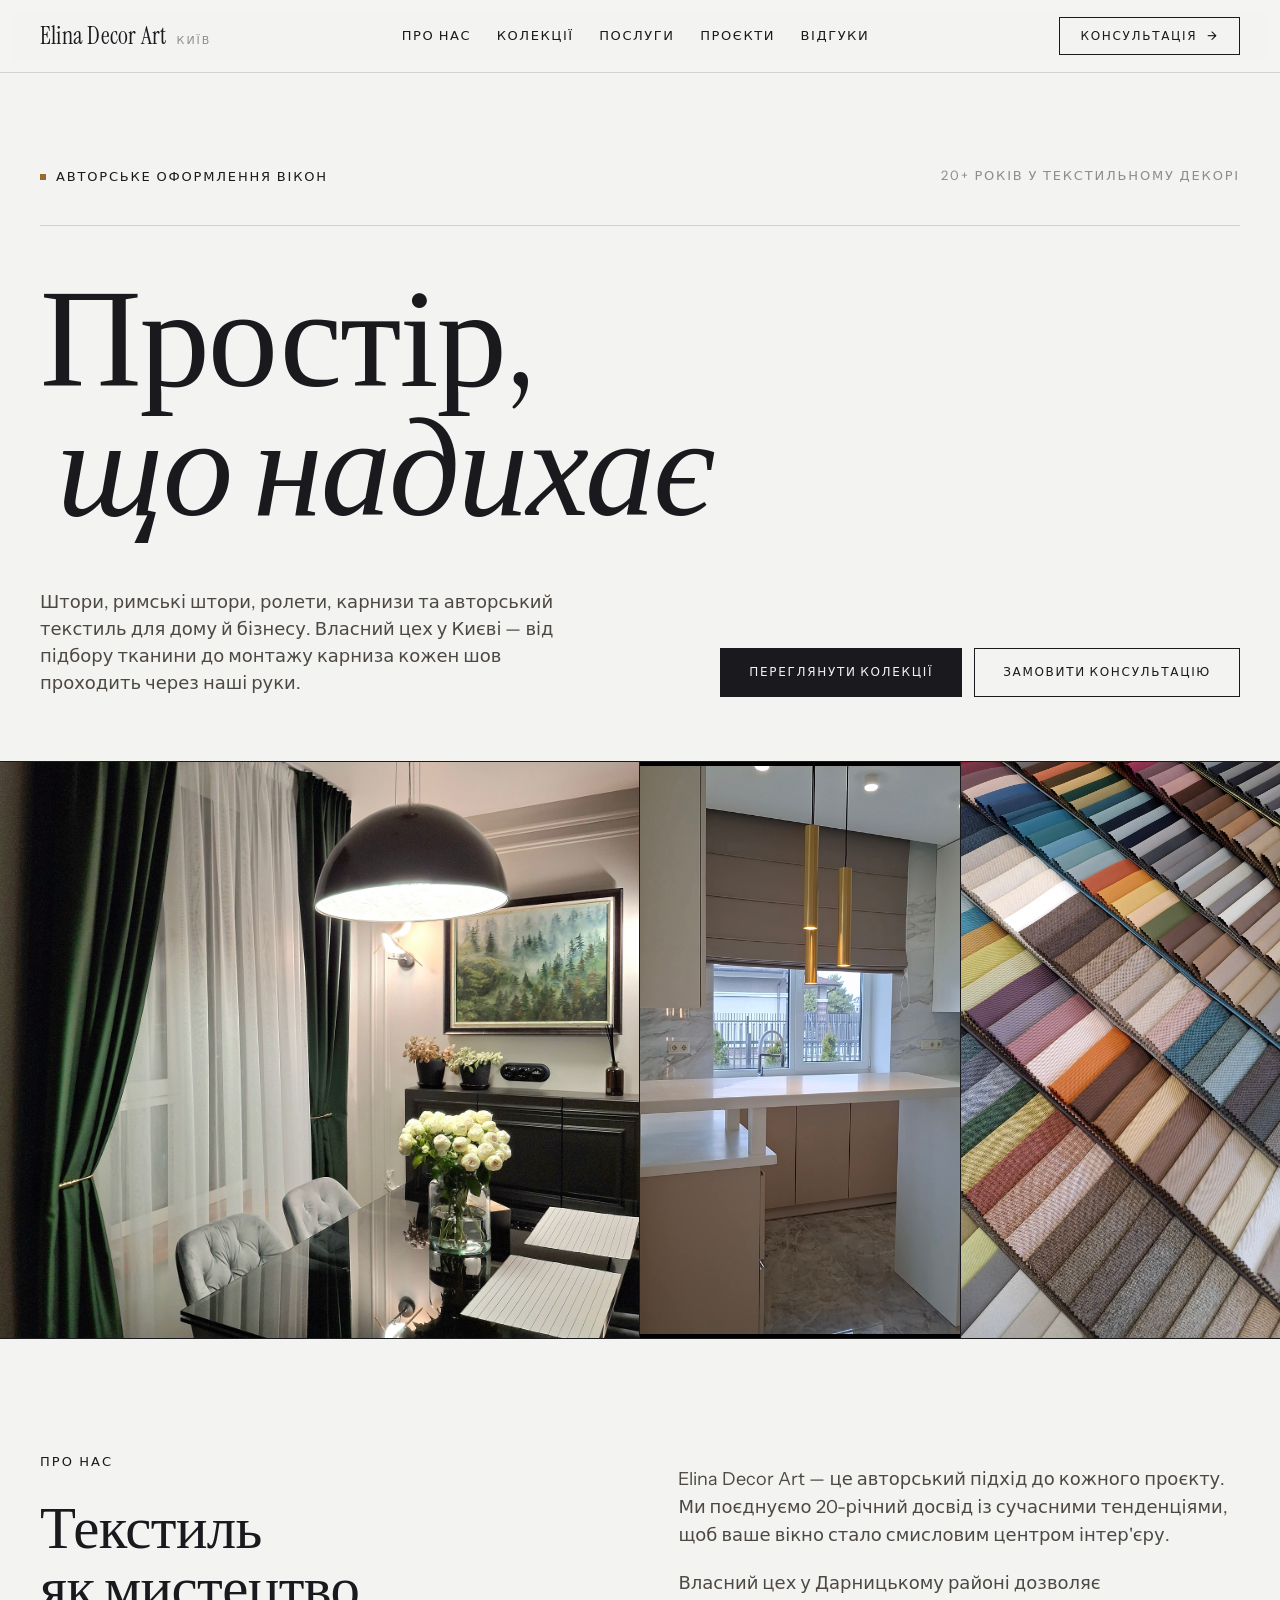
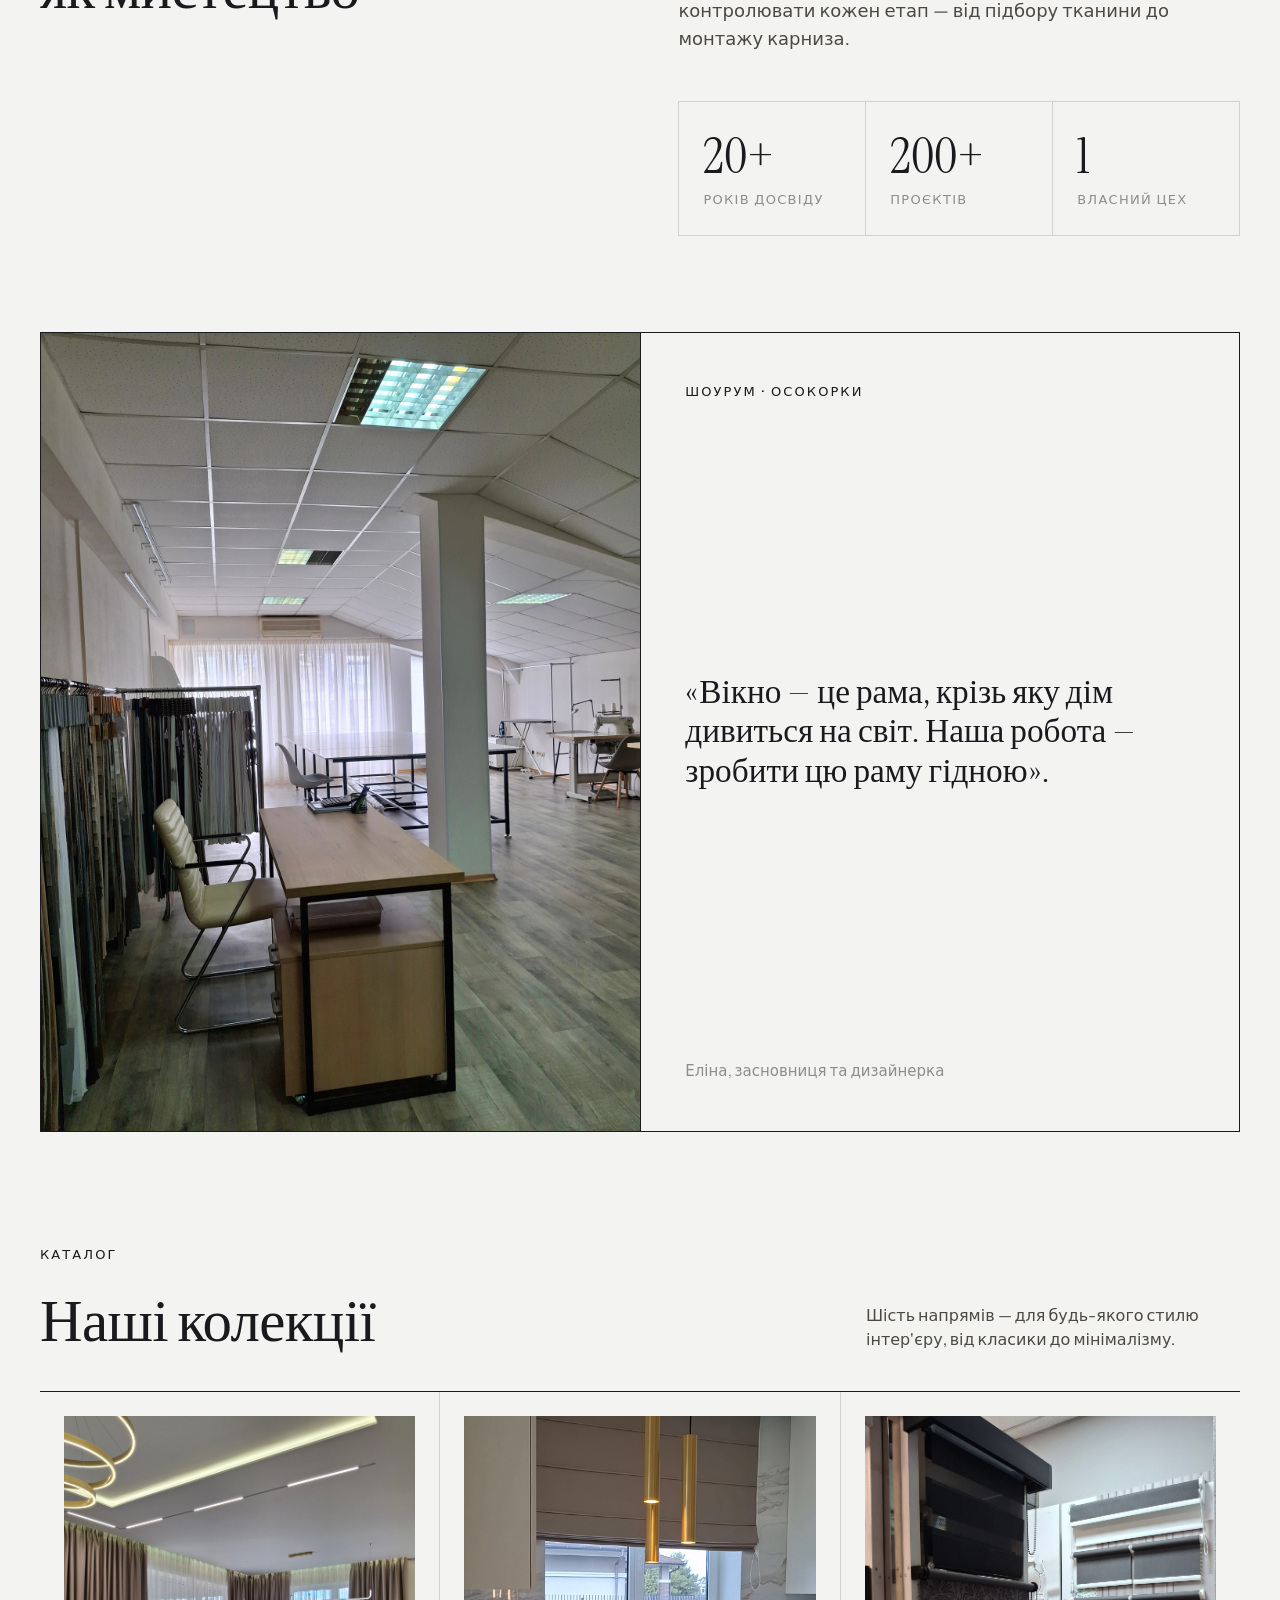
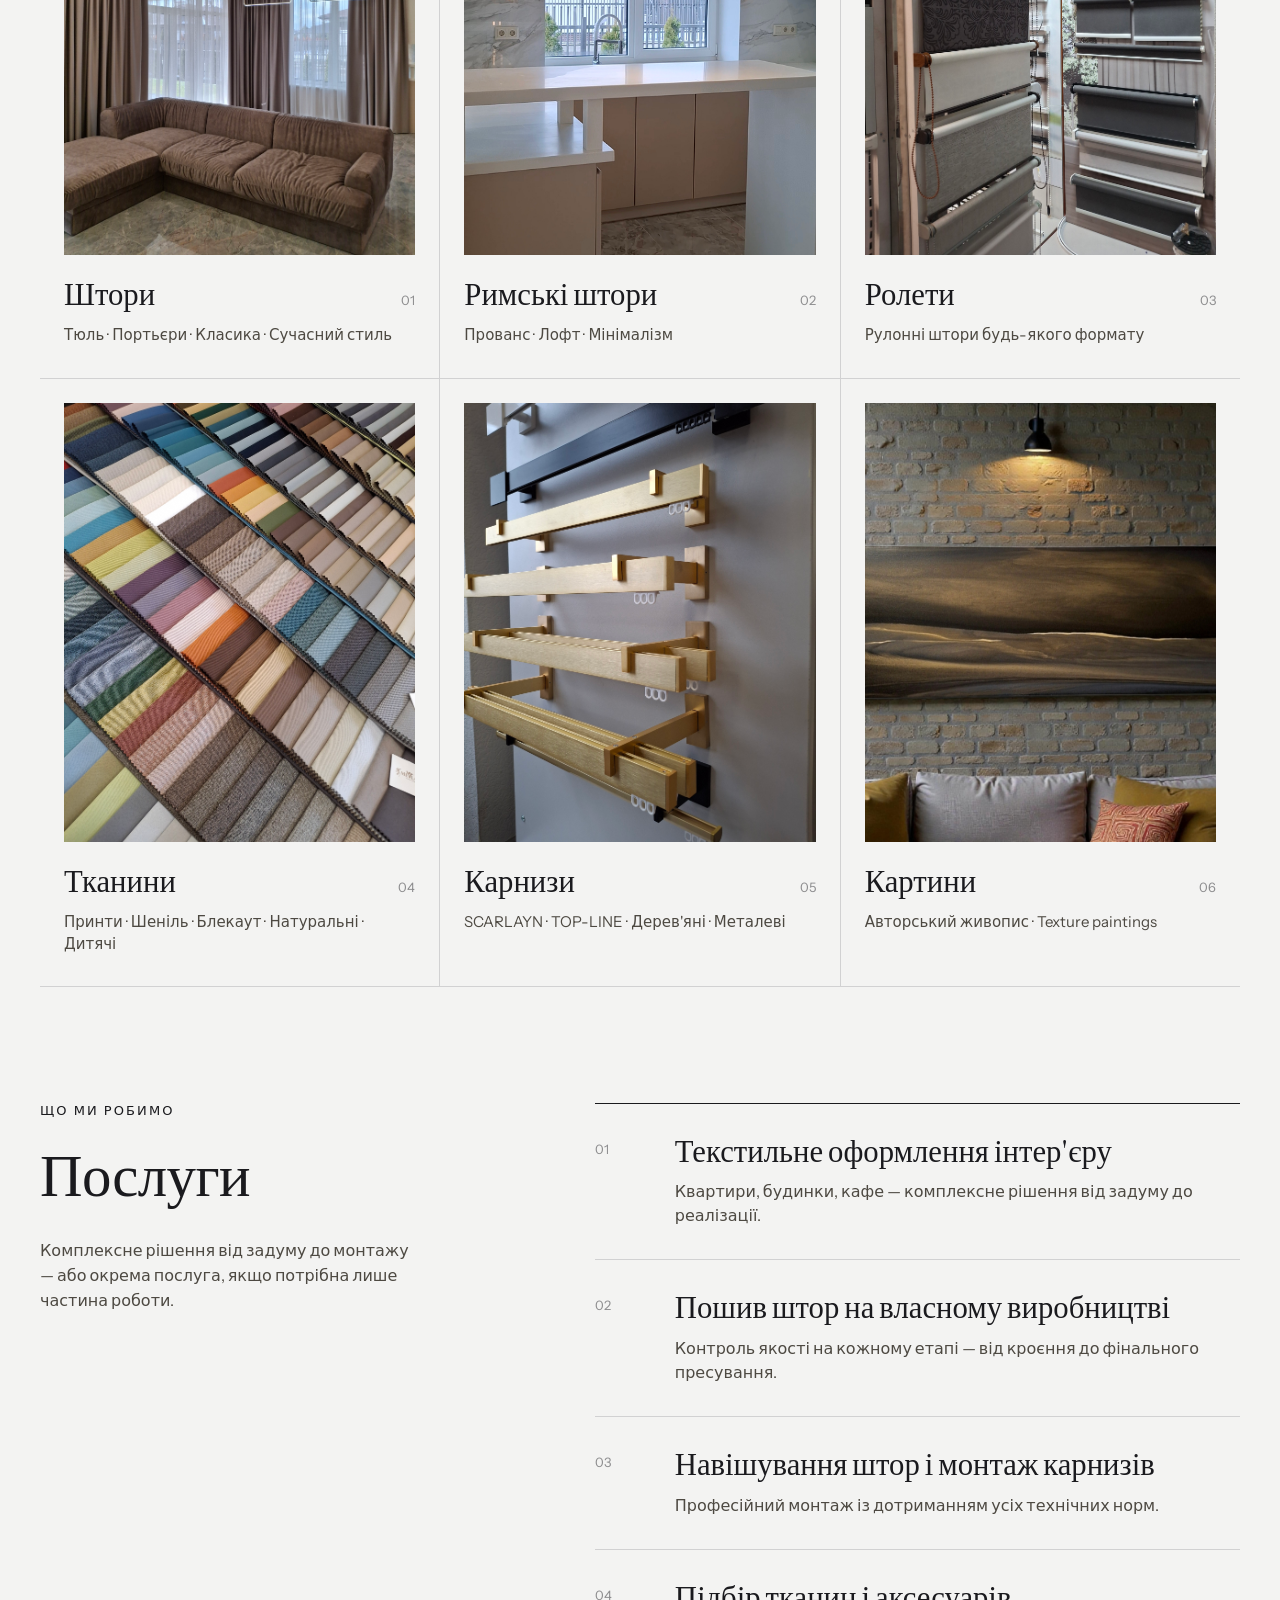
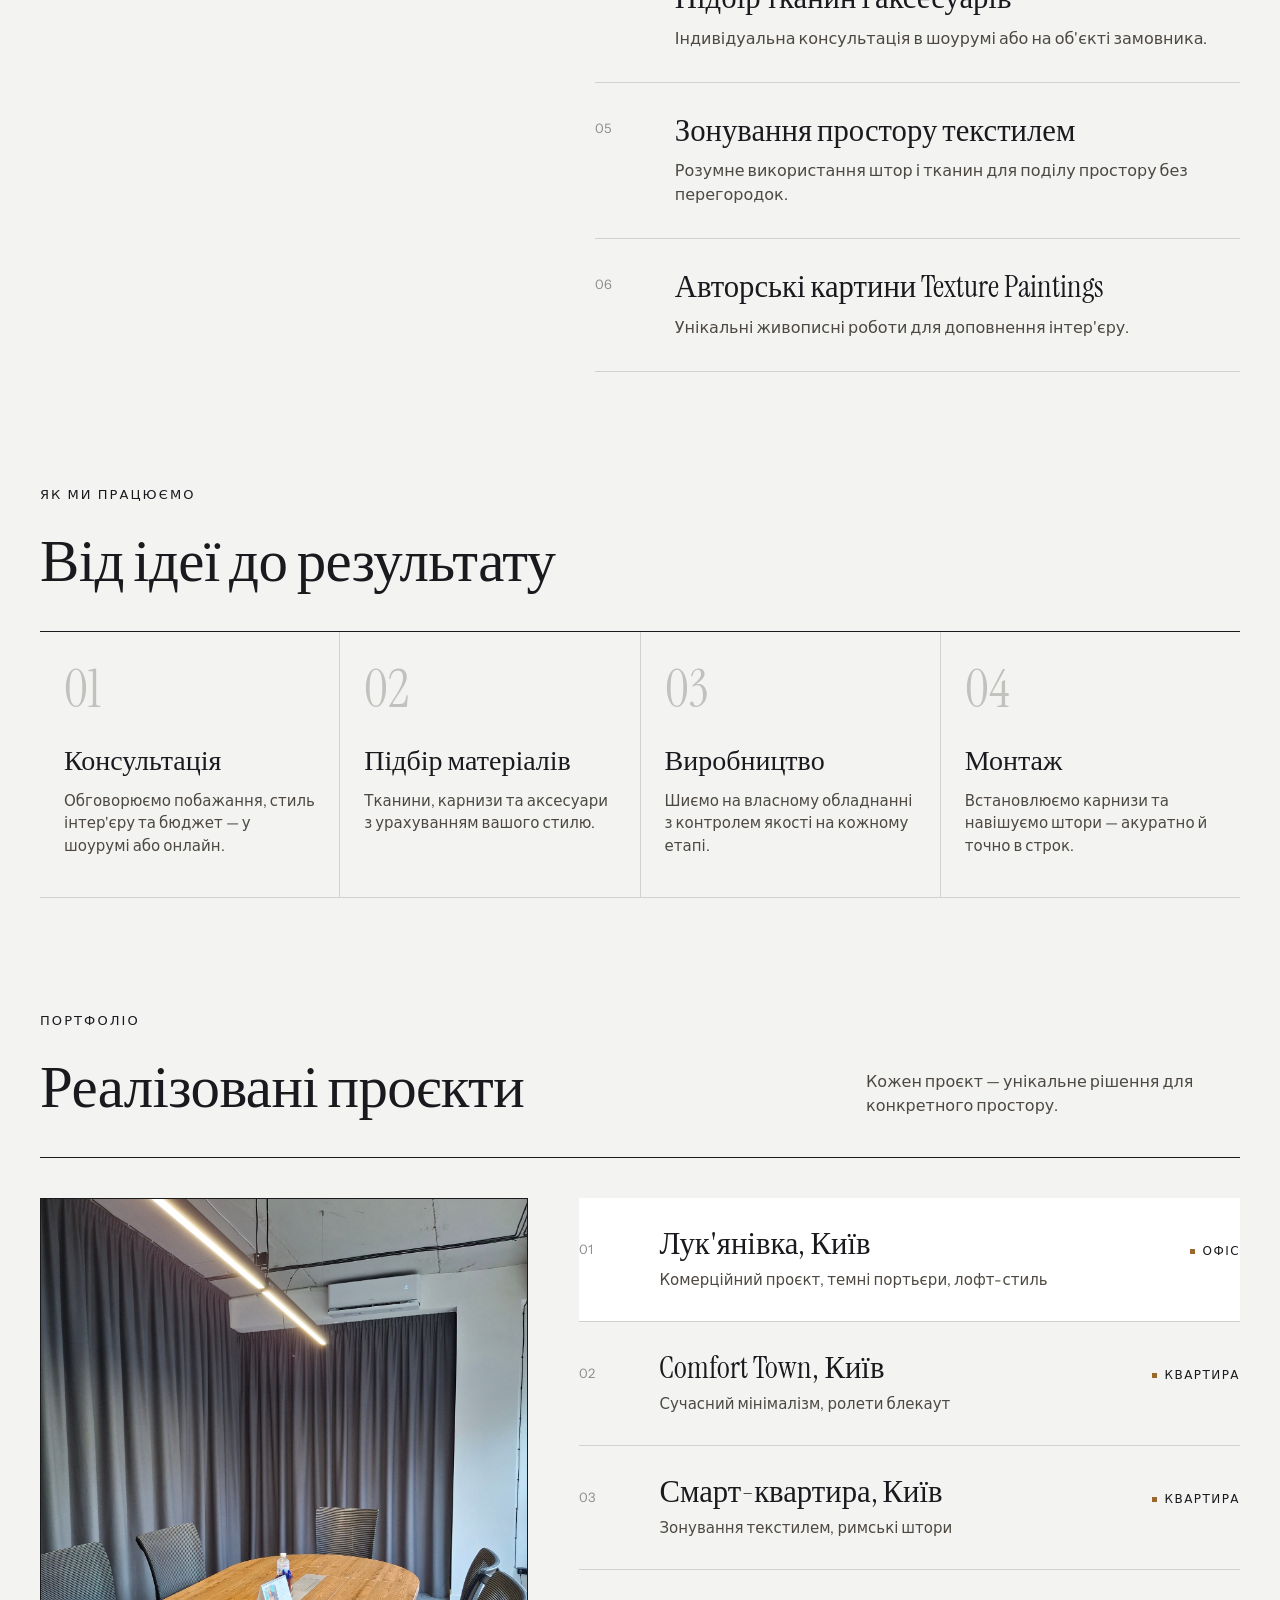
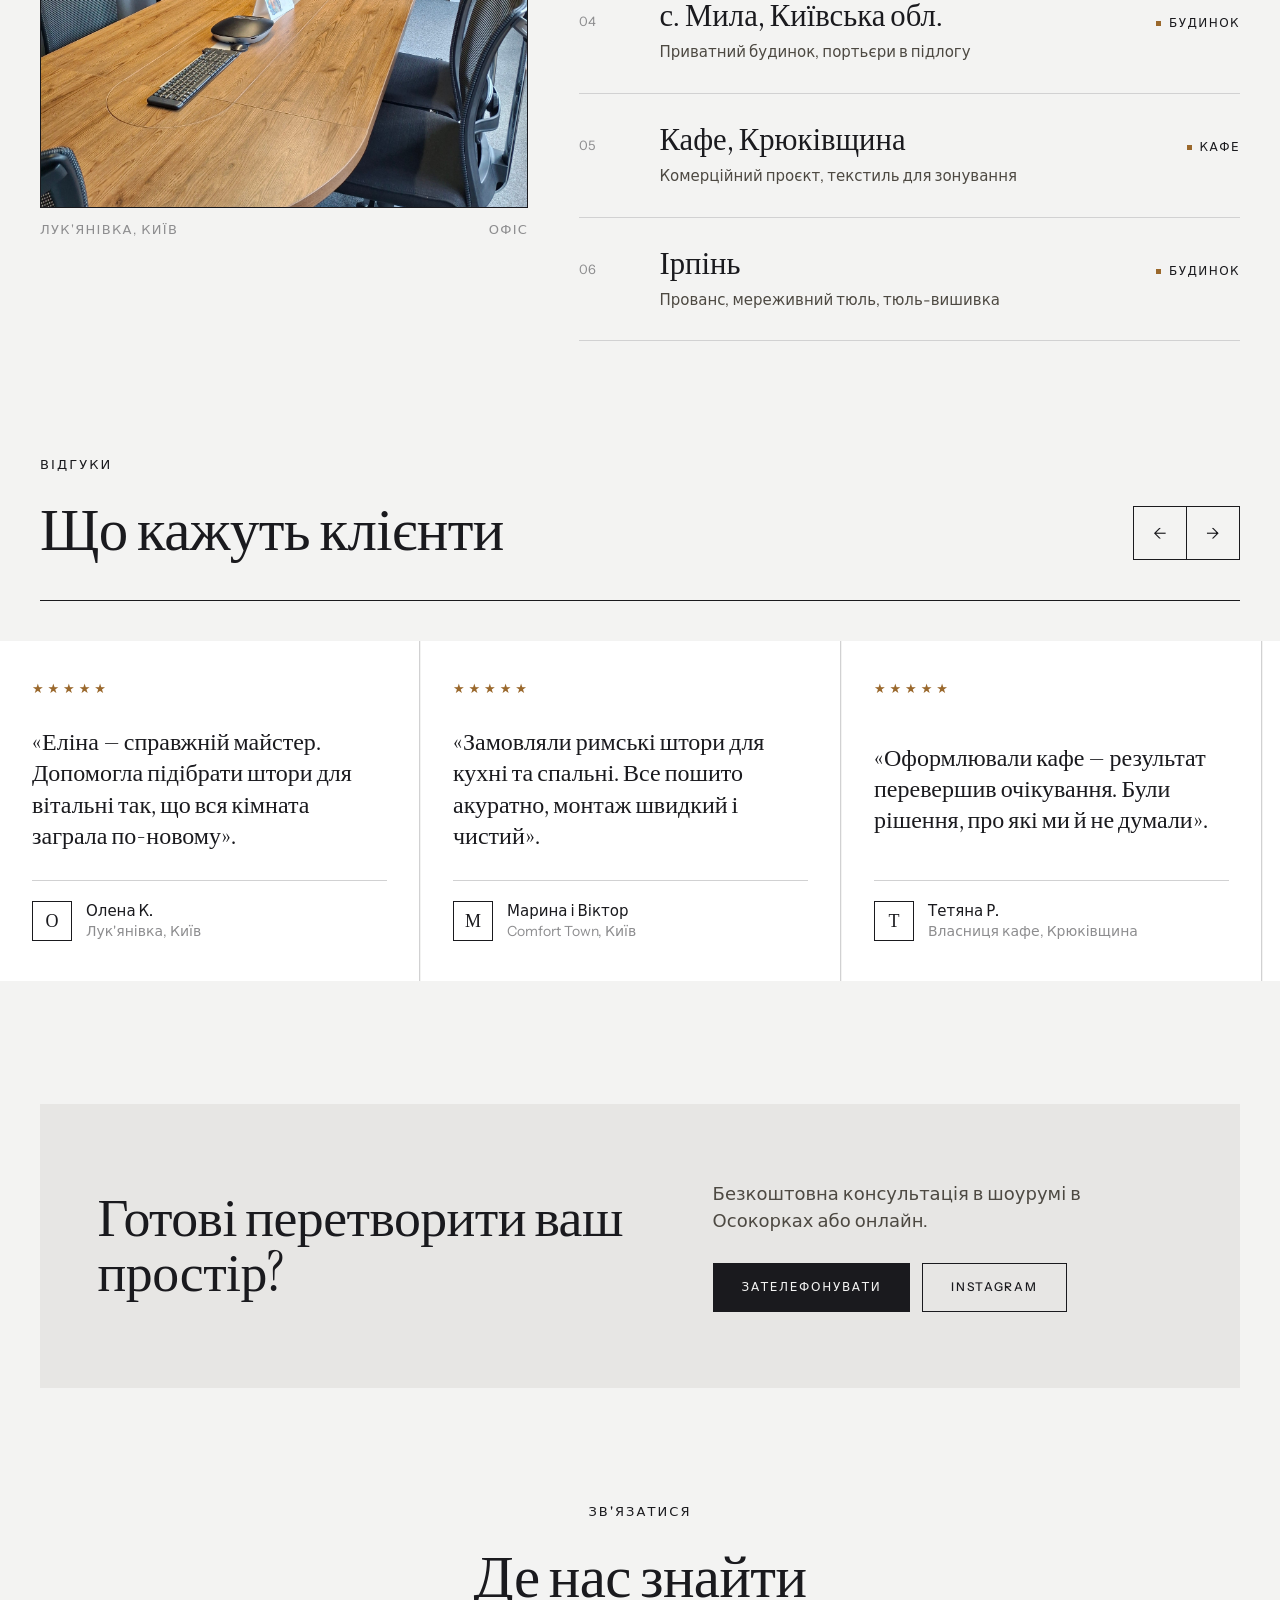
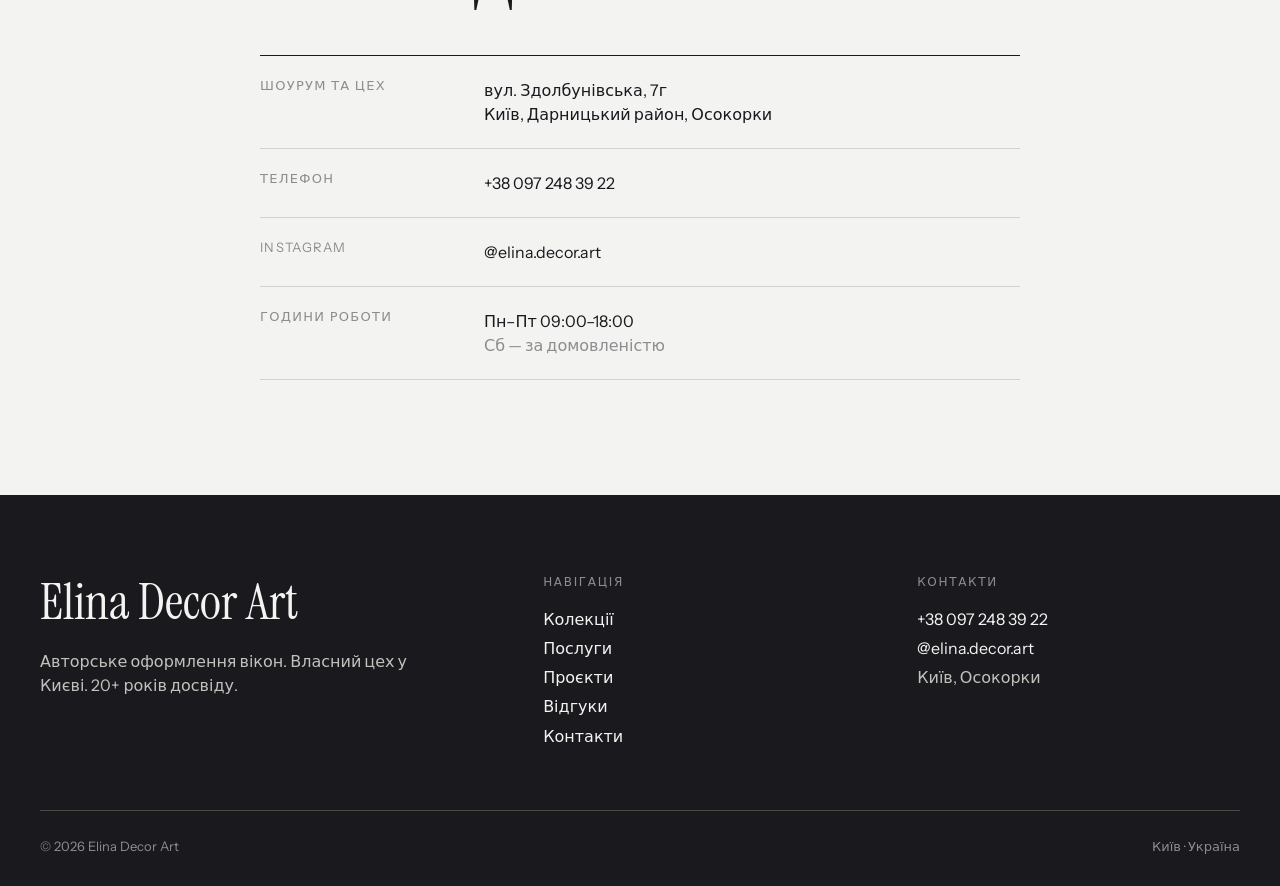
==== commit dceeee14: "contact: remove request form, center contact block, add вул. Здолбунівська, 7г" ====
--- a/index.html
+++ b/index.html
@@ -1,542 +1,318 @@
 <!DOCTYPE html>
 <html lang="uk">
 <head>
-  <meta charset="UTF-8" />
-  <meta name="viewport" content="width=device-width, initial-scale=1.0" />
-  <title>Elina Decor Art — Авторське оформлення вікон у Києві</title>
-  <meta name="description" content="Авторське оформлення вікон. 20+ років досвіду. Карнизи, тканини, аксесуари, ролети. Власний цех у Києві, Осокорки." />
-  <meta name="keywords" content="штори Київ, карнизи, ролети, тканини, оформлення вікон, пошив штор, римські штори" />
-  <link rel="preconnect" href="https://fonts.googleapis.com" />
-  <link rel="preconnect" href="https://fonts.gstatic.com" crossorigin />
-  <link href="https://fonts.googleapis.com/css2?family=Cormorant+Garamond:ital,wght@0,300;0,400;0,500;0,600;1,300;1,400&family=Jost:wght@300;400;500&display=swap" rel="stylesheet" />
-  <link rel="stylesheet" href="style.css" />
+<meta charset="utf-8" />
+<meta name="viewport" content="width=device-width, initial-scale=1" />
+<title>Elina Decor Art — Авторське оформлення вікон у Києві</title>
+<meta name="description" content="Авторське оформлення вікон. 20+ років досвіду. Карнизи, тканини, аксесуари, ролети. Власний цех у Києві, Осокорки." />
+<meta name="keywords" content="штори Київ, карнизи, ролети, тканини, оформлення вікон, пошив штор, римські штори" />
+<link rel="preconnect" href="https://fonts.googleapis.com" />
+<link rel="preconnect" href="https://fonts.gstatic.com" crossorigin />
+<link href="https://fonts.googleapis.com/css2?family=Instrument+Sans:ital,wght@0,400;0,500;0,600;1,400&family=Instrument+Serif:ital@0;1&display=swap" rel="stylesheet" />
+<link rel="stylesheet" href="style.css" />
 </head>
 <body>
 
-<!-- ─── HEADER ─── -->
-<header class="header" id="header">
-  <div class="header__inner container">
-    <a href="#" class="logo">
-      <span class="logo__name">Elina Decor Art</span>
-      <span class="logo__tagline">Авторське оформлення вікон</span>
+<!-- ══ HEADER ══ -->
+<header class="hdr" id="hdr">
+  <div class="hdr__in">
+    <a href="#top" class="brand">
+      <span class="brand__name">Elina Decor Art</span>
+      <span class="brand__city">Київ</span>
     </a>
     <nav class="nav" id="nav">
-      <ul class="nav__list">
-        <li><a href="#categories" class="nav__link">Колекції</a></li>
-        <li><a href="#services" class="nav__link">Послуги</a></li>
-        <li><a href="#projects" class="nav__link">Проєкти</a></li>
-        <li><a href="#reviews" class="nav__link">Відгуки</a></li>
-        <li><a href="#contact" class="nav__link">Контакти</a></li>
-      </ul>
+      <a href="#about">Про нас</a>
+      <a href="#categories">Колекції</a>
+      <a href="#services">Послуги</a>
+      <a href="#projects">Проєкти</a>
+      <a href="#reviews">Відгуки</a>
     </nav>
-    <a href="https://www.instagram.com/elina.decor.art" target="_blank" rel="noopener" class="header__instagram">
-      <svg width="20" height="20" viewBox="0 0 24 24" fill="none" stroke="currentColor" stroke-width="1.5"><rect x="2" y="2" width="20" height="20" rx="5"/><circle cx="12" cy="12" r="4"/><circle cx="17.5" cy="6.5" r="0.5" fill="currentColor" stroke="none"/></svg>
-      @elina.decor.art
-    </a>
-    <button class="burger" id="burger" aria-label="Меню">
-      <span></span><span></span><span></span>
-    </button>
+    <a href="#contact" class="btn btn--out hdr__cta">Консультація <span>→</span></a>
+    <button class="burger" id="burger" aria-label="Меню" aria-expanded="false"><span></span><span></span></button>
   </div>
 </header>
 
-<!-- ─── HERO ─── -->
-<section class="hero" id="hero">
-  <div class="hero__bg">
-    <div class="hero__overlay"></div>
-    <img src="hero.jpg" alt="Елегантні штори" class="hero__img" id="heroImg" onerror="this.style.display='none'" />
-  </div>
-  <div class="hero__content container">
-    <p class="hero__eyebrow">20+ років у текстильному декорі</p>
-    <h1 class="hero__title">Простір,<br /><em>що надихає</em></h1>
-    <p class="hero__sub">Авторське оформлення вікон для вашого дому та бізнесу.<br />Власний цех · Шоурум в Осокорках · Київ</p>
-    <div class="hero__actions">
-      <a href="#categories" class="btn btn--primary">Переглянути колекції</a>
-      <a href="#contact" class="btn btn--ghost">Замовити консультацію</a>
-    </div>
-  </div>
-  <div class="hero__scroll-hint">
-    <span>Гортайте вниз</span>
-    <div class="hero__scroll-line"></div>
-  </div>
-</section>
-
-<!-- ─── INTRO ─── -->
-<section class="intro section">
-  <div class="container intro__grid">
-    <div class="intro__text">
-      <span class="label">Про нас</span>
-      <h2 class="h2">Текстиль як мистецтво</h2>
-      <p>Elina Decor Art — це авторський підхід до кожного проєкту. Ми поєднуємо 20-річний досвід із сучасними тенденціями, щоб ваше вікно стало focal point інтер'єру.</p>
-      <p>Власний цех у Дарницькому районі дозволяє нам контролювати кожен шов — від підбору тканини до монтажу карниза.</p>
-      <ul class="intro__facts">
-        <li><strong>20+</strong><span>років досвіду</span></li>
-        <li><strong>200+</strong><span>реалізованих проєктів</span></li>
-        <li><strong>1</strong><span>власний цех</span></li>
-      </ul>
-    </div>
-    <div class="intro__visual">
-      <div class="intro__img-wrap">
-        <img src="about.jpg" alt="Наш шоурум" onerror="this.parentElement.classList.add('img-placeholder')" />
-        <div class="intro__badge">
-          <svg width="16" height="16" viewBox="0 0 24 24" fill="none" stroke="currentColor" stroke-width="2"><path d="M12 2L15.09 8.26L22 9.27L17 14.14L18.18 21.02L12 17.77L5.82 21.02L7 14.14L2 9.27L8.91 8.26L12 2Z"/></svg>
-          Авторська робота
+<!-- ══ HERO ══ -->
+<section id="top" class="hero">
+  <div class="shell">
+    <div class="hero__bar">
+      <span class="hero__badge"><i class="dot"></i>Авторське оформлення вікон</span>
+      <span class="hero__meta">20+ років у текстильному декорі</span>
+    </div>
+    <h1 class="hero__h1">Простір,<br /><em>що надихає</em></h1>
+    <div class="hero__grid">
+      <p class="hero__lead">
+        Штори, римські штори, ролети, карнизи та авторський текстиль для дому й бізнесу.
+        Власний цех у Києві — від підбору тканини до монтажу карниза кожен шов проходить через наші руки.
+      </p>
+      <div class="hero__acts">
+        <a href="#categories" class="btn btn--solid">Переглянути колекції</a>
+        <a href="#contact" class="btn btn--out">Замовити консультацію</a>
+      </div>
+    </div>
+  </div>
+  <div class="hero__strip">
+    <img src="hero.jpg" alt="Елегантні штори у вітальні" />
+    <img src="cat-roman.jpg" alt="Римські штори" />
+    <img src="cat-fabric.jpg" alt="Тканини" />
+  </div>
+</section>
+
+<!-- ══ ABOUT ══ -->
+<section id="about" class="sec shell">
+  <div class="about__top">
+    <div>
+      <p class="kicker">Про нас</p>
+      <h2 class="h2">Текстиль<br />як мистецтво</h2>
+    </div>
+    <div class="about__body">
+      <p>Elina Decor Art — це авторський підхід до кожного проєкту. Ми поєднуємо 20-річний досвід із сучасними тенденціями, щоб ваше вікно стало смисловим центром інтер'єру.</p>
+      <p>Власний цех у Дарницькому районі дозволяє контролювати кожен етап — від підбору тканини до монтажу карниза.</p>
+      <div class="stats">
+        <div class="stat"><span class="stat__n">20+</span><span class="stat__c">років досвіду</span></div>
+        <div class="stat"><span class="stat__n">200+</span><span class="stat__c">проєктів</span></div>
+        <div class="stat"><span class="stat__n">1</span><span class="stat__c">власний цех</span></div>
+      </div>
+    </div>
+  </div>
+  <div class="quote-block">
+    <img src="about.jpg" alt="Шоурум Elina Decor Art" />
+    <figure class="quote-block__txt">
+      <p class="kicker">Шоурум · Осокорки</p>
+      <blockquote>«Вікно — це рама, крізь яку дім дивиться на світ. Наша робота — зробити цю раму гідною».</blockquote>
+      <figcaption>Еліна, засновниця та дизайнерка</figcaption>
+    </figure>
+  </div>
+</section>
+
+<!-- ══ CATEGORIES ══ -->
+<section id="categories" class="sec shell">
+  <div class="sec__head">
+    <div>
+      <p class="kicker">Каталог</p>
+      <h2 class="h2">Наші колекції</h2>
+    </div>
+    <p class="sec__note">Шість напрямів — для будь-якого стилю інтер'єру, від класики до мінімалізму.</p>
+  </div>
+  <div class="cats">
+    <a href="#contact" class="cat">
+      <span class="cat__media"><img src="cat-shtory.jpg" alt="Штори" /></span>
+      <span class="cat__row"><h3>Штори</h3><span class="cat__n">01</span></span>
+      <p>Тюль · Портьєри · Класика · Сучасний стиль</p>
+    </a>
+    <a href="#contact" class="cat">
+      <span class="cat__media"><img src="cat-roman.jpg" alt="Римські штори" /></span>
+      <span class="cat__row"><h3>Римські штори</h3><span class="cat__n">02</span></span>
+      <p>Прованс · Лофт · Мінімалізм</p>
+    </a>
+    <a href="#contact" class="cat">
+      <span class="cat__media"><img src="cat-rolety.jpg" alt="Ролети" /></span>
+      <span class="cat__row"><h3>Ролети</h3><span class="cat__n">03</span></span>
+      <p>Рулонні штори будь-якого формату</p>
+    </a>
+    <a href="#contact" class="cat">
+      <span class="cat__media"><img src="cat-fabric.jpg" alt="Тканини" /></span>
+      <span class="cat__row"><h3>Тканини</h3><span class="cat__n">04</span></span>
+      <p>Принти · Шеніль · Блекаут · Натуральні · Дитячі</p>
+    </a>
+    <a href="#contact" class="cat">
+      <span class="cat__media"><img src="cat-karnyz.jpg" alt="Карнизи" /></span>
+      <span class="cat__row"><h3>Карнизи</h3><span class="cat__n">05</span></span>
+      <p>SCARLAYN · TOP-LINE · Дерев'яні · Металеві</p>
+    </a>
+    <a href="#contact" class="cat">
+      <span class="cat__media"><img src="cat-paintings.jpg" alt="Картини" /></span>
+      <span class="cat__row"><h3>Картини</h3><span class="cat__n">06</span></span>
+      <p>Авторський живопис · Texture paintings</p>
+    </a>
+  </div>
+</section>
+
+<!-- ══ SERVICES ══ -->
+<section id="services" class="sec shell">
+  <div class="svc">
+    <aside class="svc__aside">
+      <p class="kicker">Що ми робимо</p>
+      <h2 class="h2">Послуги</h2>
+      <p class="svc__note">Комплексне рішення від задуму до монтажу — або окрема послуга, якщо потрібна лише частина роботи.</p>
+    </aside>
+    <ol class="svc__list">
+      <li><span class="svc__n">01</span><div><h3>Текстильне оформлення інтер'єру</h3><p>Квартири, будинки, кафе — комплексне рішення від задуму до реалізації.</p></div></li>
+      <li><span class="svc__n">02</span><div><h3>Пошив штор на власному виробництві</h3><p>Контроль якості на кожному етапі — від кроєння до фінального пресування.</p></div></li>
+      <li><span class="svc__n">03</span><div><h3>Навішування штор і монтаж карнизів</h3><p>Професійний монтаж із дотриманням усіх технічних норм.</p></div></li>
+      <li><span class="svc__n">04</span><div><h3>Підбір тканин і аксесуарів</h3><p>Індивідуальна консультація в шоурумі або на об'єкті замовника.</p></div></li>
+      <li><span class="svc__n">05</span><div><h3>Зонування простору текстилем</h3><p>Розумне використання штор і тканин для поділу простору без перегородок.</p></div></li>
+      <li><span class="svc__n">06</span><div><h3>Авторські картини Texture Paintings</h3><p>Унікальні живописні роботи для доповнення інтер'єру.</p></div></li>
+    </ol>
+  </div>
+</section>
+
+<!-- ══ PROCESS ══ -->
+<section class="sec shell">
+  <div class="sec__head sec__head--plain">
+    <div>
+      <p class="kicker">Як ми працюємо</p>
+      <h2 class="h2">Від ідеї до результату</h2>
+    </div>
+  </div>
+  <div class="steps">
+    <div class="step"><span class="step__n">01</span><h3>Консультація</h3><p>Обговорюємо побажання, стиль інтер'єру та бюджет — у шоурумі або онлайн.</p></div>
+    <div class="step"><span class="step__n">02</span><h3>Підбір матеріалів</h3><p>Тканини, карнизи та аксесуари з урахуванням вашого стилю.</p></div>
+    <div class="step"><span class="step__n">03</span><h3>Виробництво</h3><p>Шиємо на власному обладнанні з контролем якості на кожному етапі.</p></div>
+    <div class="step"><span class="step__n">04</span><h3>Монтаж</h3><p>Встановлюємо карнизи та навішуємо штори — акуратно й точно в строк.</p></div>
+  </div>
+</section>
+
+<!-- ══ PROJECTS ══ -->
+<section id="projects" class="sec shell">
+  <div class="sec__head">
+    <div>
+      <p class="kicker">Портфоліо</p>
+      <h2 class="h2">Реалізовані проєкти</h2>
+    </div>
+    <p class="sec__note">Кожен проєкт — унікальне рішення для конкретного простору.</p>
+  </div>
+  <div class="prj">
+    <div class="prj__preview">
+      <div class="prj__frame">
+        <img src="proj-lukyanivka.jpg" alt="Офіс, Лук'янівка" id="prjImg" />
+      </div>
+      <div class="prj__cap">
+        <span id="prjTitle">Лук'янівка, Київ</span>
+        <span id="prjTag">Офіс</span>
+      </div>
+    </div>
+    <div class="prj__list" id="prjList">
+      <div class="prj__item is-active" data-img="proj-lukyanivka.jpg" data-title="Лук'янівка, Київ" data-tag="Офіс">
+        <span class="prj__n">01</span>
+        <div><h3>Лук'янівка, Київ</h3><p>Комерційний проєкт, темні портьєри, лофт-стиль</p></div>
+        <span class="prj__tag"><i class="dot"></i>Офіс</span>
+      </div>
+      <div class="prj__item" data-img="proj-comfort-town.jpg" data-title="Comfort Town, Київ" data-tag="Квартира">
+        <span class="prj__n">02</span>
+        <div><h3>Comfort Town, Київ</h3><p>Сучасний мінімалізм, ролети блекаут</p></div>
+        <span class="prj__tag"><i class="dot"></i>Квартира</span>
+      </div>
+      <div class="prj__item" data-img="proj-smart.jpg" data-title="Смарт-квартира, Київ" data-tag="Квартира">
+        <span class="prj__n">03</span>
+        <div><h3>Смарт-квартира, Київ</h3><p>Зонування текстилем, римські штори</p></div>
+        <span class="prj__tag"><i class="dot"></i>Квартира</span>
+      </div>
+      <div class="prj__item" data-img="proj-myla.jpg" data-title="с. Мила, Київська обл." data-tag="Будинок">
+        <span class="prj__n">04</span>
+        <div><h3>с. Мила, Київська обл.</h3><p>Приватний будинок, портьєри в підлогу</p></div>
+        <span class="prj__tag"><i class="dot"></i>Будинок</span>
+      </div>
+      <div class="prj__item" data-img="proj-cafe.jpg" data-title="Кафе, Крюківщина" data-tag="Кафе">
+        <span class="prj__n">05</span>
+        <div><h3>Кафе, Крюківщина</h3><p>Комерційний проєкт, текстиль для зонування</p></div>
+        <span class="prj__tag"><i class="dot"></i>Кафе</span>
+      </div>
+      <div class="prj__item" data-img="proj-irpin.jpg" data-title="Ірпінь" data-tag="Будинок">
+        <span class="prj__n">06</span>
+        <div><h3>Ірпінь</h3><p>Прованс, мереживний тюль, тюль-вишивка</p></div>
+        <span class="prj__tag"><i class="dot"></i>Будинок</span>
+      </div>
+    </div>
+  </div>
+</section>
+
+<!-- ══ REVIEWS ══ -->
+<section id="reviews" class="sec sec--rail">
+  <div class="shell">
+    <div class="sec__head">
+      <div>
+        <p class="kicker">Відгуки</p>
+        <h2 class="h2">Що кажуть клієнти</h2>
+      </div>
+      <div class="rail__ctrl">
+        <button id="railPrev" aria-label="Назад">←</button>
+        <button id="railNext" aria-label="Вперед">→</button>
+      </div>
+    </div>
+  </div>
+  <div class="rail" id="rail">
+    <figure class="rev">
+      <div class="rev__stars">★★★★★</div>
+      <blockquote>«Еліна — справжній майстер. Допомогла підібрати штори для вітальні так, що вся кімната заграла по-новому».</blockquote>
+      <figcaption><span class="rev__ini">О</span><span><b>Олена К.</b><i>Лук'янівка, Київ</i></span></figcaption>
+    </figure>
+    <figure class="rev">
+      <div class="rev__stars">★★★★★</div>
+      <blockquote>«Замовляли римські штори для кухні та спальні. Все пошито акуратно, монтаж швидкий і чистий».</blockquote>
+      <figcaption><span class="rev__ini">М</span><span><b>Марина і Віктор</b><i>Comfort Town, Київ</i></span></figcaption>
+    </figure>
+    <figure class="rev">
+      <div class="rev__stars">★★★★★</div>
+      <blockquote>«Оформлювали кафе — результат перевершив очікування. Були рішення, про які ми й не думали».</blockquote>
+      <figcaption><span class="rev__ini">Т</span><span><b>Тетяна Р.</b><i>Власниця кафе, Крюківщина</i></span></figcaption>
+    </figure>
+    <figure class="rev">
+      <div class="rev__stars">★★★★★</div>
+      <blockquote>«У будинку зробили повне оформлення вікон — 8 кімнат. Усе в строк і в бюджеті».</blockquote>
+      <figcaption><span class="rev__ini">С</span><span><b>Сергій Н.</b><i>с. Мила, Київська обл.</i></span></figcaption>
+    </figure>
+    <figure class="rev">
+      <div class="rev__stars">★★★★★</div>
+      <blockquote>«Купили картину — texture painting. Вона стала окрасою нашої вітальні».</blockquote>
+      <figcaption><span class="rev__ini">І</span><span><b>Інна Д.</b><i>Київ</i></span></figcaption>
+    </figure>
+  </div>
+</section>
+
+<!-- ══ CTA ══ -->
+<section class="sec shell">
+  <div class="cta">
+    <h2 class="h2">Готові перетворити ваш простір?</h2>
+    <div>
+      <p>Безкоштовна консультація в шоурумі в Осокорках або онлайн.</p>
+      <div class="cta__acts">
+        <a href="tel:+380972483922" class="btn btn--solid">Зателефонувати</a>
+        <a href="https://www.instagram.com/elina.decor.art" target="_blank" rel="noopener" class="btn btn--out">Instagram</a>
+      </div>
+    </div>
+  </div>
+</section>
+
+<!-- ══ CONTACT ══ -->
+<section id="contact" class="sec shell">
+  <div class="ct ct--center">
+    <p class="kicker">Зв'язатися</p>
+    <h2 class="h2">Де нас знайти</h2>
+    <dl class="ct__dl">
+      <div><dt>Шоурум та цех</dt><dd>вул. Здолбунівська, 7г<br />Київ, Дарницький район, Осокорки</dd></div>
+      <div><dt>Телефон</dt><dd><a href="tel:+380972483922">+38 097 248 39 22</a></dd></div>
+      <div><dt>Instagram</dt><dd><a href="https://www.instagram.com/elina.decor.art" target="_blank" rel="noopener">@elina.decor.art</a></dd></div>
+      <div><dt>Години роботи</dt><dd>Пн–Пт 09:00–18:00<br /><span class="muted">Сб — за домовленістю</span></dd></div>
+    </dl>
+  </div>
+</section>
+
+<!-- ══ FOOTER ══ -->
+<footer class="ftr">
+  <div class="shell">
+    <div class="ftr__top">
+      <div>
+        <div class="ftr__logo">Elina Decor Art</div>
+        <p>Авторське оформлення вікон. Власний цех у Києві. 20+ років досвіду.</p>
+      </div>
+      <div>
+        <div class="ftr__k">Навігація</div>
+        <nav class="ftr__nav">
+          <a href="#categories">Колекції</a><a href="#services">Послуги</a>
+          <a href="#projects">Проєкти</a><a href="#reviews">Відгуки</a><a href="#contact">Контакти</a>
+        </nav>
+      </div>
+      <div>
+        <div class="ftr__k">Контакти</div>
+        <div class="ftr__nav">
+          <a href="tel:+380972483922">+38 097 248 39 22</a>
+          <a href="https://www.instagram.com/elina.decor.art" target="_blank" rel="noopener">@elina.decor.art</a>
+          <span>Київ, Осокорки</span>
         </div>
       </div>
     </div>
-  </div>
-</section>
-
-<!-- ─── CATEGORIES ─── -->
-<section class="categories section section--sand" id="categories">
-  <div class="container">
-    <div class="section-header">
-      <span class="label">Каталог</span>
-      <h2 class="h2">Наші колекції</h2>
-      <p class="section-header__sub">Широкий асортимент для будь-якого стилю інтер'єру</p>
-    </div>
-    <div class="categories__grid">
-
-      <!-- Col 1: tall card (row-span 2) -->
-      <article class="cat-card cat-card--large">
-        <div class="cat-card__img-wrap">
-          <img src="cat-shtory.jpg" alt="Штори" onerror="this.parentElement.classList.add('img-placeholder')" />
-          <div class="cat-card__overlay"></div>
-        </div>
-        <div class="cat-card__body">
-          <h3 class="cat-card__title">Штори</h3>
-          <p class="cat-card__sub">Тюль · Портьєри · Класика · Сучасний стиль</p>
-          <a href="#contact" class="cat-card__link">Замовити <span>→</span></a>
-        </div>
-      </article>
-
-      <!-- Col 2 row 1 -->
-      <article class="cat-card">
-        <div class="cat-card__img-wrap">
-          <img src="cat-roman.jpg" alt="Римські штори" onerror="this.parentElement.classList.add('img-placeholder')" />
-          <div class="cat-card__overlay"></div>
-        </div>
-        <div class="cat-card__body">
-          <h3 class="cat-card__title">Римські штори</h3>
-          <p class="cat-card__sub">Прованс · Лофт · Мінімалізм</p>
-          <a href="#contact" class="cat-card__link">Замовити <span>→</span></a>
-        </div>
-      </article>
-
-      <!-- Col 3: tall card (row-span 2) -->
-      <article class="cat-card cat-card--large-right">
-        <div class="cat-card__img-wrap">
-          <img src="cat-rolety.jpg" alt="Ролети" onerror="this.parentElement.classList.add('img-placeholder')" />
-          <div class="cat-card__overlay"></div>
-        </div>
-        <div class="cat-card__body">
-          <h3 class="cat-card__title">Ролети</h3>
-          <p class="cat-card__sub">Рулонні штори будь-якого формату</p>
-          <a href="#contact" class="cat-card__link">Замовити <span>→</span></a>
-        </div>
-      </article>
-
-      <!-- Col 2 row 2 -->
-      <article class="cat-card">
-        <div class="cat-card__img-wrap">
-          <img src="cat-fabric.jpg" alt="Тканини" onerror="this.parentElement.classList.add('img-placeholder')" />
-          <div class="cat-card__overlay"></div>
-        </div>
-        <div class="cat-card__body">
-          <h3 class="cat-card__title">Тканини</h3>
-          <p class="cat-card__sub">Принти · Шеніль · Блекаут · Натуральні · Дитячі</p>
-          <a href="#contact" class="cat-card__link">Замовити <span>→</span></a>
-        </div>
-      </article>
-
-      <!-- Row 3 full width — 2 cards -->
-      <article class="cat-card">
-        <div class="cat-card__img-wrap">
-          <img src="cat-karnyz.jpg" alt="Карнизи" onerror="this.parentElement.classList.add('img-placeholder')" />
-          <div class="cat-card__overlay"></div>
-        </div>
-        <div class="cat-card__body">
-          <h3 class="cat-card__title">Карнизи</h3>
-          <p class="cat-card__sub">SCARLAYN · TOP-LINE · Дерев'яні · Металеві</p>
-          <a href="#contact" class="cat-card__link">Замовити <span>→</span></a>
-        </div>
-      </article>
-
-      <article class="cat-card">
-        <div class="cat-card__img-wrap">
-          <img src="cat-paintings.jpg" alt="Картини" onerror="this.parentElement.classList.add('img-placeholder')" />
-          <div class="cat-card__overlay"></div>
-        </div>
-        <div class="cat-card__body">
-          <h3 class="cat-card__title">Картини</h3>
-          <p class="cat-card__sub">Авторський живопис · Texture paintings</p>
-          <a href="#contact" class="cat-card__link">Замовити <span>→</span></a>
-        </div>
-      </article>
-
-    </div>
-  </div>
-</section>
-
-<!-- ─── SERVICES ─── -->
-<section class="services section" id="services">
-  <div class="container">
-    <div class="section-header">
-      <span class="label">Що ми робимо</span>
-      <h2 class="h2">Послуги</h2>
-    </div>
-    <div class="services__grid">
-      <div class="service-item">
-        <div class="service-item__icon">
-          <svg width="28" height="28" viewBox="0 0 24 24" fill="none" stroke="currentColor" stroke-width="1.5"><path d="M3 9l9-7 9 7v11a2 2 0 01-2 2H5a2 2 0 01-2-2z"/><polyline points="9 22 9 12 15 12 15 22"/></svg>
-        </div>
-        <h3>Текстильне оформлення інтер'єру</h3>
-        <p>Квартири, будинки, кафе — комплексне рішення від задуму до реалізації</p>
-      </div>
-      <div class="service-item">
-        <div class="service-item__icon">
-          <svg width="28" height="28" viewBox="0 0 24 24" fill="none" stroke="currentColor" stroke-width="1.5"><path d="M14.7 6.3a1 1 0 000 1.4l1.6 1.6a1 1 0 001.4 0l3.77-3.77a6 6 0 01-7.94 7.94l-6.91 6.91a2.12 2.12 0 01-3-3l6.91-6.91a6 6 0 017.94-7.94l-3.76 3.76z"/></svg>
-        </div>
-        <h3>Пошив штор на власному виробництві</h3>
-        <p>Контроль якості на кожному етапі — від кроєння до фінального пресування</p>
-      </div>
-      <div class="service-item">
-        <div class="service-item__icon">
-          <svg width="28" height="28" viewBox="0 0 24 24" fill="none" stroke="currentColor" stroke-width="1.5"><line x1="12" y1="2" x2="12" y2="6"/><line x1="12" y1="18" x2="12" y2="22"/><path d="M4.93 4.93l2.83 2.83M16.24 16.24l2.83 2.83M2 12h4M18 12h4M4.93 19.07l2.83-2.83M16.24 7.76l2.83-2.83"/></svg>
-        </div>
-        <h3>Навішування штор</h3>
-        <p>Професійний монтаж карнизів і штор із дотриманням усіх технічних норм</p>
-      </div>
-      <div class="service-item">
-        <div class="service-item__icon">
-          <svg width="28" height="28" viewBox="0 0 24 24" fill="none" stroke="currentColor" stroke-width="1.5"><circle cx="12" cy="12" r="10"/><path d="M12 8v4l3 3"/></svg>
-        </div>
-        <h3>Підбір тканин і аксесуарів</h3>
-        <p>Індивідуальна консультація в шоурумі або на об'єкті замовника</p>
-      </div>
-      <div class="service-item">
-        <div class="service-item__icon">
-          <svg width="28" height="28" viewBox="0 0 24 24" fill="none" stroke="currentColor" stroke-width="1.5"><rect x="3" y="3" width="18" height="18" rx="2"/><path d="M3 9h18M9 21V9"/></svg>
-        </div>
-        <h3>Зонування простору текстилем</h3>
-        <p>Розумне використання штор і тканин для поділу простору без перегородок</p>
-      </div>
-      <div class="service-item">
-        <div class="service-item__icon">
-          <svg width="28" height="28" viewBox="0 0 24 24" fill="none" stroke="currentColor" stroke-width="1.5"><path d="M12 2l3.09 6.26L22 9.27l-5 4.87 1.18 6.88L12 17.77l-6.18 3.25L7 14.14 2 9.27l6.91-1.01L12 2z"/></svg>
-        </div>
-        <h3>Авторські картини Texture Paintings</h3>
-        <p>Унікальні живописні роботи для доповнення інтер'єру</p>
-      </div>
-    </div>
-  </div>
-</section>
-
-<!-- ─── PROCESS ─── -->
-<section class="process section section--dark">
-  <div class="container">
-    <div class="section-header section-header--light">
-      <span class="label label--light">Як ми працюємо</span>
-      <h2 class="h2 h2--light">Від ідеї до результату</h2>
-    </div>
-    <div class="process__steps">
-      <div class="process__step">
-        <div class="process__num">01</div>
-        <h3>Консультація</h3>
-        <p>Обговорюємо ваші побажання, стиль інтер'єру та бюджет — в шоурумі або онлайн</p>
-      </div>
-      <div class="process__connector"></div>
-      <div class="process__step">
-        <div class="process__num">02</div>
-        <h3>Підбір матеріалів</h3>
-        <p>Підбираємо тканини, карнизи та аксесуари з урахуванням вашого стилю</p>
-      </div>
-      <div class="process__connector"></div>
-      <div class="process__step">
-        <div class="process__num">03</div>
-        <h3>Виробництво</h3>
-        <p>Шиємо на власному обладнанні з контролем якості на кожному етапі</p>
-      </div>
-      <div class="process__connector"></div>
-      <div class="process__step">
-        <div class="process__num">04</div>
-        <h3>Монтаж</h3>
-        <p>Встановлюємо карнизи та навішуємо штори — акуратно й точно в строк</p>
-      </div>
-    </div>
-  </div>
-</section>
-
-<!-- ─── PROJECTS ─── -->
-<section class="projects section section--sand" id="projects">
-  <div class="container">
-    <div class="section-header">
-      <span class="label">Портфоліо</span>
-      <h2 class="h2">Реалізовані проєкти</h2>
-      <p class="section-header__sub">Кожен проєкт — унікальне рішення для конкретного простору</p>
-    </div>
-    <div class="projects__filter" id="projectsFilter">
-      <button class="filter-btn active" data-filter="all">Всі</button>
-      <button class="filter-btn" data-filter="apartment">Квартири</button>
-      <button class="filter-btn" data-filter="house">Будинки</button>
-      <button class="filter-btn" data-filter="commercial">Комерційні</button>
-    </div>
-    <div class="projects__grid" id="projectsGrid">
-
-      <article class="project-card" data-category="apartment">
-        <div class="project-card__img">
-          <img src="proj-lukyanivka.jpg" alt="Проєкт Лук'янівка" onerror="this.parentElement.classList.add('img-placeholder')" />
-          <div class="project-card__hover">
-            <span>Переглянути</span>
-          </div>
-        </div>
-        <div class="project-card__info">
-          <span class="project-card__tag">Квартира</span>
-          <h3>Лук'янівка, Київ</h3>
-          <p>Класичний стиль, портьєри з оксамиту</p>
-        </div>
-      </article>
-
-      <article class="project-card" data-category="apartment">
-        <div class="project-card__img">
-          <img src="proj-comfort-town.jpg" alt="Проєкт Comfort Town" onerror="this.parentElement.classList.add('img-placeholder')" />
-          <div class="project-card__hover">
-            <span>Переглянути</span>
-          </div>
-        </div>
-        <div class="project-card__info">
-          <span class="project-card__tag">Квартира</span>
-          <h3>Comfort Town, Київ</h3>
-          <p>Сучасний мінімалізм, ролети блекаут</p>
-        </div>
-      </article>
-
-      <article class="project-card" data-category="apartment">
-        <div class="project-card__img">
-          <img src="proj-smart.jpg" alt="Смарт-квартира" onerror="this.parentElement.classList.add('img-placeholder')" />
-          <div class="project-card__hover">
-            <span>Переглянути</span>
-          </div>
-        </div>
-        <div class="project-card__info">
-          <span class="project-card__tag">Квартира</span>
-          <h3>Смарт-квартира, Київ</h3>
-          <p>Зонування текстилем, римські штори</p>
-        </div>
-      </article>
-
-      <article class="project-card" data-category="house">
-        <div class="project-card__img">
-          <img src="proj-myla.jpg" alt="Будинок с. Мила" onerror="this.parentElement.classList.add('img-placeholder')" />
-          <div class="project-card__hover">
-            <span>Переглянути</span>
-          </div>
-        </div>
-        <div class="project-card__info">
-          <span class="project-card__tag">Будинок</span>
-          <h3>с. Мила, Київська обл.</h3>
-          <p>Приватний будинок, портьєри на підлогу</p>
-        </div>
-      </article>
-
-      <article class="project-card" data-category="commercial">
-        <div class="project-card__img">
-          <img src="proj-cafe.jpg" alt="Кафе Крюківщина" onerror="this.parentElement.classList.add('img-placeholder')" />
-          <div class="project-card__hover">
-            <span>Переглянути</span>
-          </div>
-        </div>
-        <div class="project-card__info">
-          <span class="project-card__tag">Кафе</span>
-          <h3>Кафе, Крюківщина</h3>
-          <p>Комерційний проєкт, текстиль для зонування</p>
-        </div>
-      </article>
-
-      <article class="project-card" data-category="house">
-        <div class="project-card__img">
-          <img src="proj-irpin.jpg" alt="Ірпінь, прованс" onerror="this.parentElement.classList.add('img-placeholder')" />
-          <div class="project-card__hover">
-            <span>Переглянути</span>
-          </div>
-        </div>
-        <div class="project-card__info">
-          <span class="project-card__tag">Будинок</span>
-          <h3>Ірпінь</h3>
-          <p>Прованс-стиль, мереживний тюль, тиле-вишивка</p>
-        </div>
-      </article>
-
-    </div>
-  </div>
-</section>
-
-<!-- ─── REVIEWS ─── -->
-<section class="reviews section" id="reviews">
-  <div class="container">
-    <div class="section-header">
-      <span class="label">Відгуки</span>
-      <h2 class="h2">Що кажуть клієнти</h2>
-    </div>
-    <div class="reviews__track-wrap">
-      <div class="reviews__track" id="reviewsTrack">
-
-        <article class="review-card">
-          <div class="review-card__stars">★★★★★</div>
-          <p class="review-card__text">«Еліна — справжній майстер своєї справи. Допомогла підібрати штори для вітальні так, що вся кімната заграла по-новому. Рекомендую від душі!»</p>
-          <div class="review-card__author">
-            <div class="review-card__avatar">О</div>
-            <div>
-              <strong>Олена К.</strong>
-              <span>Лук'янівка, Київ</span>
-            </div>
-          </div>
-        </article>
-
-        <article class="review-card">
-          <div class="review-card__stars">★★★★★</div>
-          <p class="review-card__text">«Замовляли римські штори для кухні та спальні. Все пошито акуратно, монтаж зробили швидко й чисто. Дуже задоволені результатом!»</p>
-          <div class="review-card__author">
-            <div class="review-card__avatar">М</div>
-            <div>
-              <strong>Марина і Віктор</strong>
-              <span>Comfort Town, Київ</span>
-            </div>
-          </div>
-        </article>
-
-        <article class="review-card">
-          <div class="review-card__stars">★★★★★</div>
-          <p class="review-card__text">«Оформлювали кафе — результат перевершив очікування. Еліна врахувала всі наші побажання та пропонувала рішення, про які ми й не думали.»</p>
-          <div class="review-card__author">
-            <div class="review-card__avatar">Т</div>
-            <div>
-              <strong>Тетяна Р.</strong>
-              <span>Власниця кафе, Крюківщина</span>
-            </div>
-          </div>
-        </article>
-
-        <article class="review-card">
-          <div class="review-card__stars">★★★★★</div>
-          <p class="review-card__text">«В будинку зробили повне оформлення вікон — це було 8 кімнат. Еліна впоралася ідеально, все в строк та у бюджеті. Будемо звертатися ще!»</p>
-          <div class="review-card__author">
-            <div class="review-card__avatar">С</div>
-            <div>
-              <strong>Сергій Н.</strong>
-              <span>с. Мила, Київська обл.</span>
-            </div>
-          </div>
-        </article>
-
-        <article class="review-card">
-          <div class="review-card__stars">★★★★★</div>
-          <p class="review-card__text">«Купили в Еліни картину — texture painting. Вона стала справжньою окрасою нашої вітальні. Дуже рекомендую авторські роботи!»</p>
-          <div class="review-card__author">
-            <div class="review-card__avatar">І</div>
-            <div>
-              <strong>Інна Д.</strong>
-              <span>Київ</span>
-            </div>
-          </div>
-        </article>
-
-      </div>
-      <div class="reviews__controls">
-        <button class="reviews__btn" id="reviewsPrev" aria-label="Попередній">←</button>
-        <div class="reviews__dots" id="reviewsDots"></div>
-        <button class="reviews__btn" id="reviewsNext" aria-label="Наступний">→</button>
-      </div>
-    </div>
-  </div>
-</section>
-
-<!-- ─── CTA BAND ─── -->
-<section class="cta-band">
-  <div class="container cta-band__inner">
-    <div class="cta-band__text">
-      <h2>Готові перетворити ваш простір?</h2>
-      <p>Запишіться на безкоштовну консультацію в шоурумі або онлайн</p>
-    </div>
-    <div class="cta-band__actions">
-      <a href="tel:+380972483922" class="btn btn--primary">Зателефонувати</a>
-      <a href="https://www.instagram.com/elina.decor.art" target="_blank" rel="noopener" class="btn btn--ghost-dark">Instagram</a>
-    </div>
-  </div>
-</section>
-
-<!-- ─── CONTACT ─── -->
-<section class="contact section" id="contact">
-  <div class="container">
-    <div class="section-header">
-      <span class="label">Зв'язатися</span>
-      <h2 class="h2">Де нас знайти</h2>
-      <p class="section-header__sub">Завітайте до шоуруму або зателефонуйте — з радістю проконсультуємо</p>
-    </div>
-    <ul class="contact__list contact__list--center">
-      <li>
-        <svg width="20" height="20" viewBox="0 0 24 24" fill="none" stroke="currentColor" stroke-width="1.5"><path d="M21 10c0 7-9 13-9 13s-9-6-9-13a9 9 0 0118 0z"/><circle cx="12" cy="10" r="3"/></svg>
-        <div>
-          <strong>Шоурум та цех</strong>
-          <span>вул. Здолбунівська, 7г<br/>Київ, Дарницький район, Осокорки</span>
-        </div>
-      </li>
-      <li>
-        <svg width="20" height="20" viewBox="0 0 24 24" fill="none" stroke="currentColor" stroke-width="1.5"><path d="M22 16.92v3a2 2 0 01-2.18 2 19.79 19.79 0 01-8.63-3.07A19.5 19.5 0 013.07 9.81 19.79 19.79 0 01.22 1.18 2 2 0 012.18 0h3a2 2 0 012 1.72c.127.96.361 1.903.7 2.81a2 2 0 01-.45 2.11L6.91 7.91a16 16 0 006.12 6.12l1.27-1.27a2 2 0 012.11-.45c.907.339 1.85.573 2.81.7A2 2 0 0122 16.92z"/></svg>
-        <div>
-          <strong>Телефон</strong>
-          <a href="tel:+380972483922">+38 097 248 39 22</a>
-        </div>
-      </li>
-      <li>
-        <svg width="20" height="20" viewBox="0 0 24 24" fill="none" stroke="currentColor" stroke-width="1.5"><rect x="2" y="2" width="20" height="20" rx="5"/><circle cx="12" cy="12" r="4"/><circle cx="17.5" cy="6.5" r="0.5" fill="currentColor" stroke="none"/></svg>
-        <div>
-          <strong>Instagram</strong>
-          <a href="https://www.instagram.com/elina.decor.art" target="_blank" rel="noopener">@elina.decor.art</a>
-        </div>
-      </li>
-      <li>
-        <svg width="20" height="20" viewBox="0 0 24 24" fill="none" stroke="currentColor" stroke-width="1.5"><circle cx="12" cy="12" r="10"/><polyline points="12 6 12 12 16 14"/></svg>
-        <div>
-          <strong>Години роботи</strong>
-          <span>Пн–Пт 09:00–18:00<br/>Сб за домовленістю</span>
-        </div>
-      </li>
-    </ul>
-  </div>
-</section>
-
-<!-- ─── FOOTER ─── -->
-<footer class="footer">
-  <div class="container footer__inner">
-    <div class="footer__brand">
-      <a href="#" class="logo">
-        <span class="logo__name">Elina Decor Art</span>
-        <span class="logo__tagline">Авторське оформлення вікон</span>
-      </a>
-      <p>Власний цех у Києві. 20+ років досвіду.</p>
-    </div>
-    <nav class="footer__nav">
-      <h4>Навігація</h4>
-      <ul>
-        <li><a href="#categories">Колекції</a></li>
-        <li><a href="#services">Послуги</a></li>
-        <li><a href="#projects">Проєкти</a></li>
-        <li><a href="#reviews">Відгуки</a></li>
-        <li><a href="#contact">Контакти</a></li>
-      </ul>
-    </nav>
-    <div class="footer__social">
-      <h4>Соціальні мережі</h4>
-      <a href="https://www.instagram.com/elina.decor.art" target="_blank" rel="noopener" class="footer__ig">
-        <svg width="18" height="18" viewBox="0 0 24 24" fill="none" stroke="currentColor" stroke-width="1.5"><rect x="2" y="2" width="20" height="20" rx="5"/><circle cx="12" cy="12" r="4"/><circle cx="17.5" cy="6.5" r="0.5" fill="currentColor" stroke="none"/></svg>
-        @elina.decor.art
-      </a>
-    </div>
-  </div>
-  <div class="footer__bottom">
-    <div class="container">
-      <p>© 2024 Elina Decor Art. Всі права захищені.</p>
-    </div>
+    <div class="ftr__bot"><span>© 2026 Elina Decor Art</span><span>Київ · Україна</span></div>
   </div>
 </footer>
 
--- a/style.css
+++ b/style.css
@@ -1,832 +1,347 @@
-/* ─── DESIGN TOKENS ─── */
+/* ═══════════════════════════════════════════
+   Elina Decor Art — v2 (Swiss editorial grid)
+   ═══════════════════════════════════════════ */
+
 :root {
-  /* Colors — warm neutral palette (anuchome.com aesthetic) */
-  --c-cream:       #F8F4EF;
-  --c-sand:        #EDE6DB;
-  --c-sand-deep:   #D9CEBC;
-  --c-taupe:       #8B7355;
-  --c-taupe-dark:  #6B5441;
-  --c-brown:       #3E2B1A;
-  --c-dark:        #1C1610;
-  --c-white:       #FFFFFF;
-  --c-text:        #2C2010;
-  --c-text-muted:  #7A6A55;
-  --c-border:      #DDD4C3;
-  --c-overlay:     rgba(30, 20, 10, 0.45);
-
-  /* Typography */
-  --f-serif:   'Cormorant Garamond', Georgia, serif;
-  --f-sans:    'Jost', system-ui, sans-serif;
-
-  /* Sizes */
-  --container: 1200px;
-  --radius-sm: 4px;
-  --radius:    8px;
-  --radius-lg: 16px;
-
-  /* Transitions */
-  --ease: cubic-bezier(0.25, 0.46, 0.45, 0.94);
-}
-
-/* ─── RESET & BASE ─── */
-*, *::before, *::after { box-sizing: border-box; margin: 0; padding: 0; }
-
-html { scroll-behavior: smooth; font-size: 16px; }
-
+  --paper:  #f3f3f2;
+  --ink:    #1a1a1e;
+  --body:   #4d4942;
+  --muted:  #8d8d8f;
+  --line:   #d1d1d2;
+  --soft:   #e7e6e4;
+  --pale:   #c1c2bd;
+  --gold:   #9a682c;
+  --white:  #ffffff;
+
+  --serif: 'Instrument Serif', Georgia, serif;
+  --sans:  'Instrument Sans', system-ui, sans-serif;
+
+  --shell: 1440px;
+  --pad: clamp(20px, 4vw, 40px);
+  --sec: clamp(64px, 9vw, 120px);
+  --ease: cubic-bezier(0.2, 0.7, 0.2, 1);
+}
+
+* { box-sizing: border-box; }
+html { scroll-behavior: smooth; scroll-padding-top: 92px; }
 body {
-  font-family: var(--f-sans);
-  color: var(--c-text);
-  background: var(--c-white);
-  line-height: 1.6;
-  overflow-x: hidden;
-}
-
-img { display: block; max-width: 100%; height: auto; }
-a { color: inherit; text-decoration: none; }
-ul { list-style: none; }
-button { cursor: pointer; border: none; background: none; font-family: inherit; }
-input, select, textarea { font-family: inherit; }
-
-/* ─── UTILITY ─── */
-.container {
-  max-width: var(--container);
-  margin-inline: auto;
-  padding-inline: clamp(20px, 5vw, 60px);
-}
-
-.section { padding-block: clamp(60px, 8vw, 110px); }
-.section--sand { background: var(--c-cream); }
-.section--dark { background: var(--c-dark); }
-
-.label {
-  display: inline-block;
-  font-family: var(--f-sans);
-  font-size: 11px;
-  font-weight: 500;
-  letter-spacing: 0.2em;
-  text-transform: uppercase;
-  color: var(--c-taupe);
-  margin-bottom: 14px;
-}
-.label--light { color: var(--c-sand-deep); }
-
+  margin: 0; background: var(--paper); color: var(--ink);
+  font-family: var(--sans); font-size: 16px; line-height: 1.2;
+  -webkit-font-smoothing: antialiased; overflow-x: hidden;
+}
+a { color: var(--ink); text-decoration: none; transition: color .2s; }
+a:hover { color: var(--gold); }
+img { display: block; max-width: 100%; }
+input, select, textarea, button { font-family: inherit; font-size: inherit; color: inherit; }
+::selection { background: var(--ink); color: var(--paper); }
+
+.shell { max-width: var(--shell); margin: 0 auto; padding: 0 var(--pad); }
+.sec { padding-top: var(--sec); }
+.muted { color: var(--muted); }
+.dot { width: 6px; height: 6px; background: var(--gold); display: block; flex: 0 0 auto; }
+
+/* ── Type ── */
+.kicker {
+  font-size: 13px; font-weight: 500; letter-spacing: .16em;
+  text-transform: uppercase; margin: 0 0 28px;
+}
 .h2 {
-  font-family: var(--f-serif);
-  font-size: clamp(32px, 4vw, 52px);
-  font-weight: 400;
-  line-height: 1.15;
-  letter-spacing: -0.01em;
-  color: var(--c-brown);
-}
-.h2 em { font-style: italic; color: var(--c-taupe); }
-.h2--light { color: var(--c-cream); }
-
-.section-header {
-  text-align: center;
-  margin-bottom: clamp(40px, 5vw, 64px);
-}
-.section-header--light .h2 { color: var(--c-cream); }
-.section-header--light .label { color: var(--c-sand-deep); }
-.section-header__sub {
-  margin-top: 14px;
-  color: var(--c-text-muted);
-  font-size: 16px;
-}
-
-/* Buttons */
+  font-family: var(--serif); font-weight: 400;
+  font-size: clamp(34px, 4.6vw, 66px); line-height: 1.02;
+  margin: 0; letter-spacing: -.01em;
+}
+
+/* ── Buttons ── */
 .btn {
-  display: inline-flex;
-  align-items: center;
-  gap: 8px;
-  font-family: var(--f-sans);
-  font-size: 13px;
-  font-weight: 500;
-  letter-spacing: 0.08em;
-  text-transform: uppercase;
-  padding: 14px 32px;
-  border-radius: var(--radius-sm);
-  transition: all 0.25s var(--ease);
-}
-.btn--primary {
-  background: var(--c-taupe);
-  color: var(--c-white);
-}
-.btn--primary:hover { background: var(--c-taupe-dark); transform: translateY(-1px); }
-.btn--ghost {
-  border: 1px solid rgba(255,255,255,0.55);
-  color: var(--c-white);
-}
-.btn--ghost:hover { background: rgba(255,255,255,0.12); }
-.btn--ghost-dark {
-  border: 1px solid var(--c-taupe);
-  color: var(--c-taupe);
-}
-.btn--ghost-dark:hover { background: var(--c-taupe); color: var(--c-white); }
-.btn--full { width: 100%; justify-content: center; }
-
-/* Placeholder when image is missing */
-.img-placeholder {
-  background: var(--c-sand);
-  min-height: 220px;
-  display: flex;
-  align-items: center;
-  justify-content: center;
-}
-.img-placeholder::after {
-  content: 'Фото';
-  color: var(--c-text-muted);
-  font-size: 13px;
-  letter-spacing: 0.1em;
-}
-
-/* ─── HEADER ─── */
-.header {
-  position: fixed;
-  inset: 0 0 auto 0;
-  z-index: 100;
-  background: rgba(255,255,255,0.92);
-  backdrop-filter: blur(12px);
-  border-bottom: 1px solid var(--c-border);
-  transition: all 0.3s var(--ease);
-}
-.header.scrolled {
-  background: rgba(255,255,255,0.98);
-  box-shadow: 0 2px 20px rgba(60,40,20,0.08);
-}
-.header__inner {
-  display: flex;
-  align-items: center;
-  gap: 40px;
-  height: 70px;
-}
-
-.logo { flex-shrink: 0; }
-.logo__name {
-  display: block;
-  font-family: var(--f-serif);
-  font-size: 20px;
-  font-weight: 500;
-  color: var(--c-brown);
-  letter-spacing: 0.02em;
-  line-height: 1;
-}
-.logo__tagline {
-  display: block;
-  font-size: 10px;
-  font-weight: 400;
-  letter-spacing: 0.15em;
-  text-transform: uppercase;
-  color: var(--c-text-muted);
-  margin-top: 3px;
-}
-
-.nav { flex: 1; }
-.nav__list { display: flex; gap: 36px; justify-content: center; }
-.nav__link {
-  font-size: 12px;
-  font-weight: 500;
-  letter-spacing: 0.1em;
-  text-transform: uppercase;
-  color: var(--c-text-muted);
-  transition: color 0.2s;
-  position: relative;
-}
-.nav__link::after {
-  content: '';
-  position: absolute;
-  bottom: -3px;
-  left: 0; right: 0;
-  height: 1px;
-  background: var(--c-taupe);
-  transform: scaleX(0);
-  transition: transform 0.25s var(--ease);
-}
-.nav__link:hover { color: var(--c-taupe); }
-.nav__link:hover::after { transform: scaleX(1); }
-
-.header__instagram {
-  display: flex;
-  align-items: center;
-  gap: 7px;
-  font-size: 12px;
-  font-weight: 500;
-  color: var(--c-taupe);
-  white-space: nowrap;
-  flex-shrink: 0;
-  transition: opacity 0.2s;
-}
-.header__instagram:hover { opacity: 0.7; }
-
-.burger {
-  display: none;
-  flex-direction: column;
-  gap: 5px;
-  padding: 4px;
-  margin-left: auto;
-}
-.burger span {
-  display: block;
-  width: 24px;
-  height: 1.5px;
-  background: var(--c-brown);
-  transition: all 0.3s;
-}
-
-/* ─── HERO ─── */
-.hero {
-  position: relative;
-  min-height: 100svh;
-  display: flex;
-  align-items: center;
-  overflow: hidden;
-}
-.hero__bg {
-  position: absolute;
-  inset: 0;
-  background: var(--c-brown);
-}
-.hero__img {
-  width: 100%; height: 100%;
-  object-fit: cover;
-  object-position: center 30%;
-  opacity: 0.75;
-}
-.hero__overlay {
-  position: absolute;
-  inset: 0;
-  background: linear-gradient(
-    to right,
-    rgba(20, 12, 5, 0.75) 0%,
-    rgba(20, 12, 5, 0.35) 60%,
-    transparent 100%
-  );
-}
-.hero__content {
-  position: relative;
-  z-index: 2;
-  padding-top: 70px;
-}
-.hero__eyebrow {
-  font-size: 12px;
-  font-weight: 400;
-  letter-spacing: 0.2em;
-  text-transform: uppercase;
-  color: var(--c-sand-deep);
-  margin-bottom: 20px;
-}
-.hero__title {
-  font-family: var(--f-serif);
-  font-size: clamp(56px, 8vw, 110px);
-  font-weight: 300;
-  line-height: 1.0;
-  color: var(--c-white);
-  letter-spacing: -0.02em;
-  margin-bottom: 24px;
-}
-.hero__title em { font-style: italic; color: var(--c-sand-deep); }
-.hero__sub {
-  font-size: 16px;
-  color: rgba(255,255,255,0.8);
-  max-width: 440px;
-  line-height: 1.7;
-  margin-bottom: 40px;
-}
-.hero__actions { display: flex; gap: 16px; flex-wrap: wrap; }
-
-.hero__scroll-hint {
-  position: absolute;
-  bottom: 36px;
-  left: 50%;
-  transform: translateX(-50%);
-  display: flex;
-  flex-direction: column;
-  align-items: center;
-  gap: 10px;
-  z-index: 2;
-}
-.hero__scroll-hint span {
-  font-size: 10px;
-  letter-spacing: 0.2em;
-  text-transform: uppercase;
-  color: rgba(255,255,255,0.5);
-}
-.hero__scroll-line {
-  width: 1px;
-  height: 40px;
-  background: linear-gradient(to bottom, rgba(255,255,255,0.5), transparent);
-  animation: scrollPulse 2s ease-in-out infinite;
-}
-@keyframes scrollPulse {
-  0%, 100% { opacity: 0.4; transform: scaleY(1); }
-  50% { opacity: 1; transform: scaleY(0.7); }
-}
-
-/* ─── INTRO ─── */
-.intro__grid {
-  display: grid;
-  grid-template-columns: 1fr 1fr;
-  gap: clamp(40px, 6vw, 80px);
-  align-items: center;
-}
-.intro__text .h2 { margin-bottom: 20px; }
-.intro__text p { color: var(--c-text-muted); line-height: 1.75; margin-bottom: 16px; }
-.intro__facts {
-  display: flex;
-  gap: 36px;
-  margin-top: 36px;
-  padding-top: 36px;
-  border-top: 1px solid var(--c-border);
-}
-.intro__facts li { display: flex; flex-direction: column; }
-.intro__facts strong {
-  font-family: var(--f-serif);
-  font-size: 42px;
-  font-weight: 400;
-  color: var(--c-taupe);
-  line-height: 1;
-}
-.intro__facts span { font-size: 12px; color: var(--c-text-muted); margin-top: 4px; }
-
-.intro__img-wrap {
-  position: relative;
-  border-radius: var(--radius);
-  overflow: hidden;
-  aspect-ratio: 4/5;
-  background: var(--c-sand);
-}
-.intro__img-wrap img { width: 100%; height: 100%; object-fit: cover; }
-.intro__badge {
-  position: absolute;
-  bottom: 20px;
-  left: 20px;
-  background: var(--c-white);
-  padding: 10px 16px;
-  border-radius: var(--radius-sm);
-  font-size: 12px;
-  font-weight: 500;
-  color: var(--c-taupe);
-  display: flex;
-  align-items: center;
-  gap: 7px;
-  box-shadow: 0 4px 20px rgba(0,0,0,0.1);
-}
-
-/* ─── CATEGORIES ─── */
-.categories__grid {
-  display: grid;
-  grid-template-columns: repeat(3, 1fr);
-  gap: 16px;
-}
-
-.cat-card {
-  position: relative;
-  border-radius: var(--radius);
-  overflow: hidden;
-  aspect-ratio: 3/4;
-  cursor: pointer;
-}
-/* All collection cards share one uniform shape — no spans, no large variants */
-.cat-card--large,
-.cat-card--large-right,
-.cat-card--wide {
-  grid-row: auto;
-  grid-column: auto;
-  aspect-ratio: 3/4;
-}
-
-.cat-card__img-wrap {
-  position: absolute;
-  inset: 0;
-  background: var(--c-sand);
-}
-.cat-card__img-wrap img {
-  width: 100%; height: 100%;
-  object-fit: cover;
-  object-position: center top;
-  transition: transform 0.6s var(--ease);
-}
-.cat-card:hover .cat-card__img-wrap img { transform: scale(1.04); }
-.cat-card__overlay {
-  position: absolute;
-  inset: 0;
-  background: linear-gradient(to top, rgba(20,10,0,0.7) 0%, transparent 55%);
-}
-.cat-card__body {
-  position: absolute;
-  bottom: 0; left: 0; right: 0;
-  padding: 24px;
-  z-index: 2;
-}
-.cat-card__title {
-  font-family: var(--f-serif);
-  font-size: clamp(22px, 2.5vw, 30px);
-  font-weight: 400;
-  color: var(--c-white);
-  margin-bottom: 4px;
-}
-.cat-card__sub { font-size: 13px; color: rgba(255,255,255,0.7); margin-bottom: 14px; }
-.cat-card__link {
-  display: inline-flex;
-  align-items: center;
-  gap: 6px;
-  font-size: 12px;
-  font-weight: 500;
-  letter-spacing: 0.1em;
-  text-transform: uppercase;
-  color: var(--c-sand-deep);
-  transition: gap 0.2s, color 0.2s;
-}
-.cat-card:hover .cat-card__link { gap: 10px; color: var(--c-white); }
-.cat-card__link span { transition: transform 0.2s; }
-.cat-card:hover .cat-card__link span { transform: translateX(4px); }
-
-/* ─── SERVICES ─── */
-.services__grid {
-  display: grid;
-  grid-template-columns: repeat(3, 1fr);
-  gap: 2px;
-  background: var(--c-border);
-  border: 1px solid var(--c-border);
-  border-radius: var(--radius);
-  overflow: hidden;
-}
-.service-item {
-  background: var(--c-white);
-  padding: clamp(28px, 3vw, 44px);
-  transition: background 0.25s;
-}
-.service-item:hover { background: var(--c-cream); }
-.service-item__icon {
-  width: 52px;
-  height: 52px;
-  border-radius: 50%;
-  border: 1px solid var(--c-border);
-  display: flex;
-  align-items: center;
-  justify-content: center;
-  color: var(--c-taupe);
-  margin-bottom: 20px;
-  transition: border-color 0.25s, background 0.25s;
-}
-.service-item:hover .service-item__icon {
-  border-color: var(--c-taupe);
-  background: var(--c-sand);
-}
-.service-item h3 {
-  font-family: var(--f-serif);
-  font-size: 20px;
-  font-weight: 400;
-  color: var(--c-brown);
-  margin-bottom: 10px;
-  line-height: 1.3;
-}
-.service-item p { font-size: 14px; color: var(--c-text-muted); line-height: 1.65; }
-
-/* ─── PROCESS ─── */
-.process__steps {
-  display: flex;
-  align-items: flex-start;
-  gap: 0;
-  margin-top: 20px;
-}
-.process__step {
-  flex: 1;
-  padding: 0 clamp(16px, 2.5vw, 36px);
-}
-.process__step:first-child { padding-left: 0; }
-.process__step:last-child { padding-right: 0; }
-.process__num {
-  font-family: var(--f-serif);
-  font-size: 56px;
-  font-weight: 300;
-  color: rgba(255,255,255,0.12);
-  line-height: 1;
-  margin-bottom: 16px;
-}
-.process__step h3 {
-  font-family: var(--f-serif);
-  font-size: 22px;
-  font-weight: 400;
-  color: var(--c-cream);
-  margin-bottom: 10px;
-}
-.process__step p { font-size: 14px; color: rgba(255,255,255,0.55); line-height: 1.65; }
-.process__connector {
-  width: 1px;
-  height: 80px;
-  background: rgba(255,255,255,0.12);
-  flex-shrink: 0;
-  margin-top: 28px;
-}
-
-/* ─── PROJECTS ─── */
-.projects__filter {
-  display: flex;
-  gap: 8px;
-  justify-content: center;
-  margin-bottom: 40px;
-  flex-wrap: wrap;
-}
-.filter-btn {
-  font-family: var(--f-sans);
-  font-size: 12px;
-  font-weight: 500;
-  letter-spacing: 0.08em;
-  text-transform: uppercase;
-  padding: 9px 22px;
-  border-radius: 100px;
-  border: 1px solid var(--c-border);
-  color: var(--c-text-muted);
-  transition: all 0.2s;
-}
-.filter-btn:hover, .filter-btn.active {
-  background: var(--c-taupe);
-  border-color: var(--c-taupe);
-  color: var(--c-white);
-}
-
-.projects__grid {
-  display: grid;
-  grid-template-columns: repeat(3, 1fr);
-  gap: 20px;
-}
-.project-card { border-radius: var(--radius); overflow: hidden; }
-.project-card__img {
-  position: relative;
-  aspect-ratio: 3/4;
-  background: var(--c-sand);
-  overflow: hidden;
-}
-.project-card__img img {
-  width: 100%; height: 100%;
-  object-fit: cover;
-  object-position: center top;
-  transition: transform 0.5s var(--ease);
-}
-.project-card:hover .project-card__img img { transform: scale(1.05); }
-.project-card__hover {
-  position: absolute;
-  inset: 0;
-  background: rgba(30,15,5,0.4);
-  display: flex;
-  align-items: center;
-  justify-content: center;
-  opacity: 0;
-  transition: opacity 0.3s;
-}
-.project-card:hover .project-card__hover { opacity: 1; }
-.project-card__hover span {
-  color: var(--c-white);
-  font-size: 12px;
-  letter-spacing: 0.15em;
-  text-transform: uppercase;
-  border: 1px solid rgba(255,255,255,0.6);
-  padding: 10px 22px;
-  border-radius: var(--radius-sm);
-}
-.project-card__info { padding: 18px 0 4px; }
-.project-card__tag {
-  font-size: 11px;
-  font-weight: 500;
-  letter-spacing: 0.1em;
-  text-transform: uppercase;
-  color: var(--c-taupe);
-}
-.project-card__info h3 {
-  font-family: var(--f-serif);
-  font-size: 20px;
-  font-weight: 400;
-  color: var(--c-brown);
-  margin: 4px 0 4px;
-}
-.project-card__info p { font-size: 13px; color: var(--c-text-muted); }
-
-.project-card.hidden { display: none; }
-
-/* ─── REVIEWS ─── */
-.reviews__track-wrap { overflow: hidden; }
-.reviews__track {
-  display: flex;
-  align-items: stretch;
-  gap: 24px;
-  transition: transform 0.5s var(--ease);
-}
-.review-card {
-  flex: 0 0 calc(33.333% - 16px);
-  background: var(--c-cream);
-  border-radius: var(--radius);
-  padding: clamp(24px, 3vw, 40px);
-  border: 1px solid var(--c-border);
-  display: flex;
-  flex-direction: column;
-}
-.review-card__stars { color: var(--c-taupe); font-size: 18px; margin-bottom: 16px; letter-spacing: 2px; }
-.review-card__text {
-  font-family: var(--f-serif);
-  font-size: 18px;
-  font-weight: 300;
-  line-height: 1.65;
-  color: var(--c-brown);
-  font-style: italic;
-  margin-bottom: 24px;
-}
-.review-card__author { display: flex; align-items: center; gap: 12px; margin-top: auto; }
-.review-card__avatar {
-  width: 42px; height: 42px;
-  border-radius: 50%;
-  background: var(--c-taupe);
-  color: var(--c-white);
+  display: inline-flex; align-items: center; gap: 10px;
+  border: 1px solid var(--ink); padding: 16px 28px;
+  font-size: 12px; font-weight: 500; letter-spacing: .14em;
+  text-transform: uppercase; white-space: nowrap; cursor: pointer;
+  transition: background .25s var(--ease), color .25s var(--ease);
+}
+.btn--solid { background: var(--ink); color: var(--paper); }
+.btn--solid:hover { background: transparent; color: var(--ink); }
+.btn--out { background: transparent; color: var(--ink); }
+.btn--out:hover { background: var(--ink); color: var(--paper); }
+.btn--wide { width: 100%; justify-content: center; padding: 18px 28px; }
+
+/* ══ HEADER ══ */
+.hdr {
+  position: fixed; top: 0; left: 0; right: 0; z-index: 50;
+  background: rgba(243,243,242,.92); backdrop-filter: blur(6px);
+  border-bottom: 1px solid var(--line);
+}
+.hdr__in {
+  max-width: var(--shell); margin: 0 auto; padding: 0 var(--pad);
+  height: 72px; display: flex; align-items: center; justify-content: space-between; gap: 40px;
+}
+.brand { display: flex; align-items: baseline; gap: 10px; white-space: nowrap; }
+.brand__name { font-family: var(--serif); font-size: 24px; letter-spacing: .01em; }
+.brand__city { font-size: 11px; letter-spacing: .18em; text-transform: uppercase; color: var(--muted); }
+.nav {
+  display: flex; align-items: center; gap: clamp(14px, 2vw, 28px);
+  font-size: 13px; letter-spacing: .12em; text-transform: uppercase; white-space: nowrap;
+}
+.hdr__cta { padding: 11px 20px; flex: 0 0 auto; }
+.burger { display: none; flex-direction: column; gap: 6px; width: 26px; border: 0; background: none; padding: 4px 0; }
+.burger span { display: block; height: 1.5px; background: var(--ink); transition: .3s; }
+.burger[aria-expanded="true"] span:first-child { transform: translateY(3.75px) rotate(45deg); }
+.burger[aria-expanded="true"] span:last-child { transform: translateY(-3.75px) rotate(-45deg); }
+
+/* ══ HERO ══ */
+.hero { padding-top: 168px; }
+.hero__bar {
+  display: flex; justify-content: space-between; align-items: baseline; gap: 40px;
+  padding-bottom: 40px; border-bottom: 1px solid var(--line);
+  font-size: 13px; letter-spacing: .14em; text-transform: uppercase;
+}
+.hero__badge { display: flex; align-items: center; gap: 10px; }
+.hero__meta { color: var(--muted); text-align: right; }
+.hero__h1 {
+  font-family: var(--serif); font-weight: 400;
+  font-size: clamp(52px, 11vw, 168px); line-height: .92;
+  margin: 48px 0 0; letter-spacing: -.015em;
+}
+.hero__h1 em { font-style: italic; padding-left: .12em; }
+.hero__grid {
+  display: grid; grid-template-columns: 1.1fr 1fr; gap: clamp(24px, 5vw, 64px);
+  align-items: end; margin: 56px 0 64px;
+}
+.hero__lead { margin: 0; max-width: 46ch; font-size: 18px; line-height: 1.5; color: var(--body); }
+.hero__acts { display: flex; gap: 12px; flex-wrap: wrap; justify-content: flex-end; }
+.hero__strip {
+  display: grid; grid-template-columns: 2fr 1fr 1fr; gap: 1px;
+  background: var(--ink); border-top: 1px solid var(--ink); border-bottom: 1px solid var(--ink);
+}
+.hero__strip img { width: 100%; height: 64vh; min-height: 420px; object-fit: cover; }
+
+/* ══ ABOUT ══ */
+.about__top { display: grid; grid-template-columns: 1fr 1fr; gap: clamp(32px, 6vw, 96px); align-items: start; }
+.about__body { padding-top: 12px; }
+.about__body p { margin: 0 0 20px; font-size: 18px; line-height: 1.55; color: var(--body); }
+.about__body p:last-of-type { margin-bottom: 0; }
+.stats {
+  display: grid; grid-template-columns: repeat(3, 1fr); gap: 1px;
+  background: var(--line); border: 1px solid var(--line); margin-top: 48px;
+}
+.stat { background: var(--paper); padding: 28px 24px; }
+.stat__n { display: block; font-family: var(--serif); font-size: clamp(38px, 4vw, 52px); line-height: 1; }
+.stat__c { display: block; font-size: 13px; letter-spacing: .1em; text-transform: uppercase; color: var(--muted); margin-top: 10px; }
+
+.quote-block {
+  display: grid; grid-template-columns: 1fr 1fr; gap: 1px;
+  background: var(--ink); border: 1px solid var(--ink); margin-top: clamp(48px, 8vw, 96px);
+}
+.quote-block img { width: 100%; height: 100%; min-height: 420px; object-fit: cover; }
+.quote-block__txt {
+  background: var(--paper); margin: 0; padding: clamp(32px, 4vw, 56px) clamp(24px, 3.5vw, 48px);
+  display: flex; flex-direction: column; justify-content: space-between;
+}
+.quote-block__txt .kicker { margin: 0; }
+.quote-block blockquote {
+  font-family: var(--serif); font-size: clamp(24px, 2.6vw, 40px);
+  line-height: 1.18; margin: 32px 0;
+}
+.quote-block figcaption { font-size: 15px; color: var(--muted); }
+
+/* ══ SECTION HEAD ══ */
+.sec__head {
+  display: flex; justify-content: space-between; align-items: flex-end;
+  gap: 40px; padding-bottom: 40px; border-bottom: 1px solid var(--ink);
+}
+.sec__head--plain { border-bottom: 0; }
+.sec__note { margin: 0; max-width: 34ch; font-size: 16px; line-height: 1.5; color: var(--body); }
+
+/* ══ CATEGORIES ══ */
+.cats {
+  display: grid; grid-template-columns: repeat(3, 1fr); gap: 1px;
+  background: var(--line); border-bottom: 1px solid var(--line);
+}
+.cat { background: var(--paper); padding: 24px 24px 32px; display: block; transition: background .25s; }
+.cat:hover { background: var(--white); color: var(--ink); }
+.cat__media { display: block; overflow: hidden; background: var(--soft); }
+.cat__media img {
+  width: 100%; aspect-ratio: 4 / 5; object-fit: cover;
+  transition: transform 700ms var(--ease);
+}
+.cat:hover .cat__media img { transform: scale(1.04); }
+.cat__row { display: flex; align-items: baseline; justify-content: space-between; gap: 16px; margin-top: 22px; }
+.cat__row h3 { font-family: var(--serif); font-weight: 400; font-size: clamp(24px, 2.4vw, 32px); margin: 0; }
+.cat__n { font-size: 13px; color: var(--muted); }
+.cat p { margin: 10px 0 0; font-size: 15px; line-height: 1.45; color: var(--body); }
+
+/* ══ SERVICES ══ */
+.svc { display: grid; grid-template-columns: 1fr 1.35fr; gap: clamp(32px, 6vw, 96px); align-items: start; }
+.svc__aside { position: sticky; top: 132px; }
+.svc__aside .h2 { margin-bottom: 32px; }
+.svc__note { margin: 0; max-width: 34ch; font-size: 16px; line-height: 1.55; color: var(--body); }
+.svc__list { list-style: none; margin: 0; padding: 0; border-top: 1px solid var(--ink); }
+.svc__list li {
+  display: grid; grid-template-columns: 56px 1fr; gap: 24px;
+  padding: 32px 0; border-bottom: 1px solid var(--line); align-items: start;
+}
+.svc__n { font-size: 13px; color: var(--muted); padding-top: 6px; }
+.svc__list h3 { font-family: var(--serif); font-weight: 400; font-size: clamp(24px, 2.4vw, 32px); line-height: 1.1; margin: 0; }
+.svc__list p { margin: 10px 0 0; font-size: 16px; line-height: 1.5; color: var(--body); max-width: 58ch; }
+
+/* ══ PROCESS ══ */
+.steps {
+  display: grid; grid-template-columns: repeat(4, 1fr); gap: 1px;
+  background: var(--line); border-top: 1px solid var(--ink); border-bottom: 1px solid var(--line);
+}
+.step { background: var(--paper); padding: 32px 24px 40px; min-height: 240px; display: flex; flex-direction: column; }
+.step__n { font-family: var(--serif); font-size: 52px; line-height: 1; color: var(--pale); }
+.step h3 { font-family: var(--serif); font-weight: 400; font-size: 28px; margin: 28px 0 12px; }
+.step p { margin: 0; font-size: 15px; line-height: 1.5; color: var(--body); }
+
+/* ══ PROJECTS ══ */
+.prj { display: grid; grid-template-columns: .85fr 1.15fr; gap: clamp(28px, 4vw, 64px); align-items: start; padding-top: 40px; }
+.prj__preview { position: sticky; top: 132px; }
+.prj__frame { border: 1px solid var(--ink); background: var(--soft); overflow: hidden; }
+.prj__frame img { width: 100%; aspect-ratio: 4 / 5; object-fit: cover; transition: opacity .35s var(--ease); }
+.prj__frame img.is-fading { opacity: 0; }
+.prj__cap {
+  display: flex; justify-content: space-between; gap: 16px; margin-top: 14px;
+  font-size: 13px; letter-spacing: .1em; text-transform: uppercase; color: var(--muted);
+}
+.prj__item {
+  display: grid; grid-template-columns: 56px 1fr auto; gap: 24px; align-items: baseline;
+  padding: 30px 0; border-bottom: 1px solid var(--line); cursor: pointer;
+  transition: background .25s;
+}
+.prj__item:hover, .prj__item.is-active { background: var(--white); }
+.prj__n { font-size: 13px; color: var(--muted); }
+.prj__item h3 { font-family: var(--serif); font-weight: 400; font-size: clamp(24px, 2.4vw, 38px); line-height: 1.08; margin: 0; }
+.prj__item p { margin: 8px 0 0; font-size: 15px; line-height: 1.45; color: var(--body); }
+.prj__tag {
+  display: flex; align-items: center; gap: 8px; font-size: 12px;
+  letter-spacing: .12em; text-transform: uppercase; white-space: nowrap;
+}
+.prj__tag .dot { width: 5px; height: 5px; }
+
+/* ══ REVIEWS ══ */
+.rail__ctrl { display: flex; gap: 1px; background: var(--ink); border: 1px solid var(--ink); flex: 0 0 auto; }
+.rail__ctrl button {
+  background: var(--paper); border: 0; width: 52px; height: 52px; cursor: pointer; font-size: 16px;
+  transition: background .2s, color .2s;
+}
+.rail__ctrl button:hover { background: var(--ink); color: var(--paper); }
+.rail {
+  display: flex; gap: 1px; overflow-x: auto; scroll-snap-type: x mandatory;
+  padding: 0 var(--pad) 8px; background: var(--paper); margin-top: 40px;
+  scrollbar-width: thin;
+}
+.rail::-webkit-scrollbar { height: 1px; background: var(--line); }
+.rail::-webkit-scrollbar-thumb { background: var(--ink); }
+.rev {
+  flex: 0 0 min(420px, 82vw); scroll-snap-align: start; background: var(--white);
+  padding: 40px 32px; margin: 0; display: flex; flex-direction: column;
+  justify-content: space-between; min-height: 340px; border-right: 1px solid var(--line);
+}
+.rev__stars { font-size: 13px; letter-spacing: .3em; color: var(--gold); }
+.rev blockquote { margin: 28px 0; font-family: var(--serif); font-size: 24px; line-height: 1.3; }
+.rev figcaption { display: flex; align-items: center; gap: 14px; border-top: 1px solid var(--line); padding-top: 20px; }
+.rev__ini {
+  width: 40px; height: 40px; border: 1px solid var(--ink); flex: 0 0 auto;
   display: flex; align-items: center; justify-content: center;
-  font-size: 16px;
-  font-family: var(--f-serif);
-  font-weight: 400;
-  flex-shrink: 0;
-}
-.review-card__author strong { display: block; color: var(--c-brown); font-size: 14px; }
-.review-card__author span { font-size: 12px; color: var(--c-text-muted); }
-
-.reviews__controls {
-  display: flex;
-  align-items: center;
-  justify-content: center;
-  gap: 20px;
-  margin-top: 36px;
-}
-.reviews__btn {
-  width: 44px; height: 44px;
-  border-radius: 50%;
-  border: 1px solid var(--c-border);
-  color: var(--c-taupe);
-  font-size: 18px;
-  display: flex; align-items: center; justify-content: center;
-  transition: all 0.2s;
-}
-.reviews__btn:hover { background: var(--c-taupe); color: var(--c-white); border-color: var(--c-taupe); }
-.reviews__dots { display: flex; gap: 8px; }
-.reviews__dot {
-  width: 8px; height: 8px;
-  border-radius: 50%;
-  background: var(--c-sand-deep);
-  cursor: pointer;
-  transition: all 0.2s;
-}
-.reviews__dot.active { background: var(--c-taupe); transform: scale(1.25); }
-
-/* ─── CTA BAND ─── */
-.cta-band {
-  background: var(--c-taupe);
-  padding: clamp(48px, 5vw, 72px) 0;
-}
-.cta-band__inner {
-  display: flex;
-  align-items: center;
-  justify-content: space-between;
-  gap: 32px;
-  flex-wrap: wrap;
-}
-.cta-band__text h2 {
-  font-family: var(--f-serif);
-  font-size: clamp(26px, 3vw, 38px);
-  font-weight: 400;
-  color: var(--c-white);
-  margin-bottom: 8px;
-}
-.cta-band__text p { color: rgba(255,255,255,0.7); font-size: 15px; }
-.cta-band__actions { display: flex; gap: 14px; flex-wrap: wrap; }
-.cta-band .btn--primary { background: var(--c-white); color: var(--c-taupe); }
-.cta-band .btn--primary:hover { background: var(--c-cream); }
-
-/* ─── CONTACT ─── */
-.contact__list {
-  display: grid;
-  grid-template-columns: repeat(auto-fit, minmax(210px, 1fr));
-  gap: clamp(28px, 4vw, 44px);
-  max-width: 1000px;
-  margin-inline: auto;
-}
-.contact__list li {
-  display: flex;
-  flex-direction: column;
-  align-items: center;
-  text-align: center;
-  gap: 14px;
-}
-.contact__list svg {
-  color: var(--c-taupe);
-  flex-shrink: 0;
-  width: 22px;
-  height: 22px;
-}
-.contact__list strong {
-  display: block;
-  font-size: 12px;
-  font-weight: 500;
-  color: var(--c-text-muted);
-  margin-bottom: 6px;
-  letter-spacing: 0.12em;
-  text-transform: uppercase;
-}
-.contact__list span, .contact__list a {
-  color: var(--c-brown);
-  font-size: 15px;
-  line-height: 1.55;
-}
-.contact__list a { transition: color 0.2s; }
-.contact__list a:hover { color: var(--c-taupe); }
-
-/* ─── FOOTER ─── */
-.footer { background: var(--c-dark); padding-top: 64px; }
-.footer__inner {
-  display: grid;
-  grid-template-columns: 2fr 1fr 1fr;
-  gap: 48px;
-  padding-bottom: 48px;
-  border-bottom: 1px solid rgba(255,255,255,0.08);
-}
-.footer__brand .logo__name { color: var(--c-cream); }
-.footer__brand .logo__tagline { color: rgba(255,255,255,0.35); }
-.footer__brand p { margin-top: 16px; font-size: 14px; color: rgba(255,255,255,0.4); }
-.footer__nav h4, .footer__social h4 {
-  font-size: 11px;
-  font-weight: 500;
-  letter-spacing: 0.15em;
-  text-transform: uppercase;
-  color: rgba(255,255,255,0.35);
-  margin-bottom: 18px;
-}
-.footer__nav ul { display: flex; flex-direction: column; gap: 10px; }
-.footer__nav a { font-size: 14px; color: rgba(255,255,255,0.6); transition: color 0.2s; }
-.footer__nav a:hover { color: var(--c-sand-deep); }
-.footer__ig {
-  display: flex;
-  align-items: center;
-  gap: 8px;
-  font-size: 14px;
-  color: rgba(255,255,255,0.6);
-  transition: color 0.2s;
-}
-.footer__ig:hover { color: var(--c-sand-deep); }
-.footer__bottom {
-  padding: 20px 0;
-}
-.footer__bottom p { font-size: 13px; color: rgba(255,255,255,0.25); text-align: center; }
-
-/* ─── RESPONSIVE ─── */
-@media (max-width: 1024px) {
-  .categories__grid { grid-template-columns: repeat(2, 1fr); }
-  .services__grid { grid-template-columns: repeat(2, 1fr); }
-  .process__steps { flex-direction: column; }
-  .process__connector { width: 80px; height: 1px; margin: 0 0 0 24px; }
-  .projects__grid { grid-template-columns: repeat(2, 1fr); }
-}
-
-@media (max-width: 768px) {
-  /* Header */
-  .nav { display: none; position: fixed; inset: 70px 0 0 0; background: var(--c-white); flex-direction: column; padding: 32px; z-index: 99; }
-  .nav.open { display: flex; }
-  .nav__list { flex-direction: column; gap: 24px; text-align: center; }
-  .nav__link { font-size: 18px; }
-  .header__instagram { display: none; }
+  font-family: var(--serif); font-size: 18px;
+}
+.rev figcaption b { display: block; font-size: 15px; font-weight: 500; }
+.rev figcaption i { display: block; font-size: 14px; color: var(--muted); margin-top: 3px; font-style: normal; }
+
+/* ══ CTA ══ */
+.cta {
+  background: var(--soft); padding: clamp(40px, 6vw, 88px) clamp(24px, 4.5vw, 64px);
+  display: grid; grid-template-columns: 1.2fr 1fr; gap: clamp(28px, 4vw, 64px); align-items: center;
+}
+.cta .h2 { font-size: clamp(30px, 4.2vw, 60px); line-height: 1.04; }
+.cta p { margin: 0 0 28px; font-size: 18px; line-height: 1.5; color: var(--body); }
+.cta__acts { display: flex; gap: 12px; flex-wrap: wrap; }
+
+/* ══ CONTACT ══ */
+.ct--center { max-width: 760px; margin-inline: auto; text-align: center; }
+.ct--center .h2 { margin-bottom: 48px; }
+.ct__dl { margin: 0; border-top: 1px solid var(--ink); text-align: left; }
+.ct__dl > div {
+  display: grid; grid-template-columns: minmax(120px, 200px) 1fr; gap: 24px;
+  padding: 22px 0; border-bottom: 1px solid var(--line);
+}
+.ct__dl dt { font-size: 13px; letter-spacing: .1em; text-transform: uppercase; color: var(--muted); }
+.ct__dl dd { margin: 0; font-size: 16px; line-height: 1.5; }
+
+/* ══ FOOTER ══ */
+.ftr { background: var(--ink); color: var(--paper); margin-top: var(--sec); padding: clamp(48px, 7vw, 80px) 0 32px; }
+.ftr a { color: var(--paper); }
+.ftr a:hover { color: var(--gold); }
+.ftr__top {
+  display: grid; grid-template-columns: 1.4fr 1fr 1fr; gap: clamp(28px, 4vw, 64px);
+  padding-bottom: clamp(36px, 5vw, 64px); border-bottom: 1px solid var(--body);
+}
+.ftr__logo { font-family: var(--serif); font-size: clamp(30px, 4vw, 56px); line-height: 1.05; }
+.ftr__top p { margin: 20px 0 0; font-size: 16px; line-height: 1.5; color: var(--pale); max-width: 34ch; }
+.ftr__k { font-size: 12px; letter-spacing: .14em; text-transform: uppercase; color: var(--muted); margin-bottom: 20px; }
+.ftr__nav { display: grid; gap: 10px; font-size: 16px; }
+.ftr__nav span { color: var(--pale); }
+.ftr__bot {
+  display: flex; justify-content: space-between; gap: 24px;
+  padding-top: 28px; font-size: 13px; color: var(--muted);
+}
+
+/* ══ RESPONSIVE ══ */
+@media (max-width: 1100px) {
+  .hero__strip { grid-template-columns: 1fr 1fr; }
+  .hero__strip img:last-child { display: none; }
+  .steps { grid-template-columns: repeat(2, 1fr); }
+  .ftr__top { grid-template-columns: 1fr 1fr; }
+}
+
+@media (max-width: 900px) {
+  .nav {
+    display: none; position: fixed; inset: 72px 0 auto 0; background: var(--paper);
+    flex-direction: column; align-items: flex-start; gap: 0;
+    padding: 8px var(--pad) 24px; border-bottom: 1px solid var(--line);
+    max-height: calc(100svh - 72px); overflow-y: auto;
+  }
+  .nav.is-open { display: flex; }
+  .nav a { padding: 16px 0; width: 100%; border-bottom: 1px solid var(--line); font-size: 15px; }
+  .nav a:last-child { border-bottom: 0; }
   .burger { display: flex; }
-
-  /* Hero */
-  .hero__title { font-size: clamp(42px, 10vw, 70px); }
-
-  /* Intro */
-  .intro__grid { grid-template-columns: 1fr; }
-  .intro__visual { order: -1; }
-
-  /* Categories */
-  .categories__grid { grid-template-columns: 1fr; }
-
-  /* Services */
-  .services__grid { grid-template-columns: 1fr; }
-
-  /* Process */
-  .process__connector { display: none; }
-
-  /* Projects */
-  .projects__grid { grid-template-columns: 1fr; }
-
-  /* Reviews */
-  .review-card { flex: 0 0 calc(100% - 12px); }
-
-  /* Contact */
-
-  /* CTA */
-  .cta-band__inner { flex-direction: column; text-align: center; }
-
-  /* Footer */
-  .footer__inner { grid-template-columns: 1fr; gap: 32px; }
-}
-
-/* ─── ANIMATIONS ─── */
-.fade-in {
-  opacity: 0;
-  transform: translateY(24px);
-  transition: opacity 0.7s var(--ease), transform 0.7s var(--ease);
-}
-.fade-in.visible {
-  opacity: 1;
-  transform: none;
-}
+  .hdr__cta { display: none; }
+
+  .hero { padding-top: 120px; }
+  .hero__grid { grid-template-columns: 1fr; align-items: start; }
+  .hero__acts { justify-content: flex-start; }
+  .hero__bar { flex-direction: column; gap: 12px; align-items: flex-start; }
+  .hero__meta { text-align: left; }
+
+  .about__top { grid-template-columns: 1fr; }
+  .quote-block { grid-template-columns: 1fr; }
+  .quote-block img { min-height: 320px; }
+
+  .cats { grid-template-columns: repeat(2, 1fr); }
+  .svc { grid-template-columns: 1fr; }
+  .svc__aside { position: static; }
+
+  .prj { grid-template-columns: 1fr; }
+  .prj__preview { display: none; }
+  .prj__item { grid-template-columns: 40px 1fr; }
+  .prj__tag { grid-column: 2; margin-top: 10px; }
+
+  .cta { grid-template-columns: 1fr; }
+
+  .sec__head { flex-direction: column; align-items: flex-start; gap: 24px; }
+  .rail__ctrl { align-self: flex-end; }
+}
+
+@media (max-width: 620px) {
+  .cats { grid-template-columns: 1fr; }
+  .steps { grid-template-columns: 1fr; }
+  .stats { grid-template-columns: 1fr; }
+  .step { min-height: 0; }
+  .ftr__top { grid-template-columns: 1fr; }
+  .ct__dl > div { grid-template-columns: 1fr; gap: 6px; }
+  .hero__strip { grid-template-columns: 1fr; }
+  .hero__strip img { height: 52vh; min-height: 300px; }
+  .hero__strip img:last-child { display: none; }
+  .ftr__bot { flex-direction: column; gap: 8px; }
+}
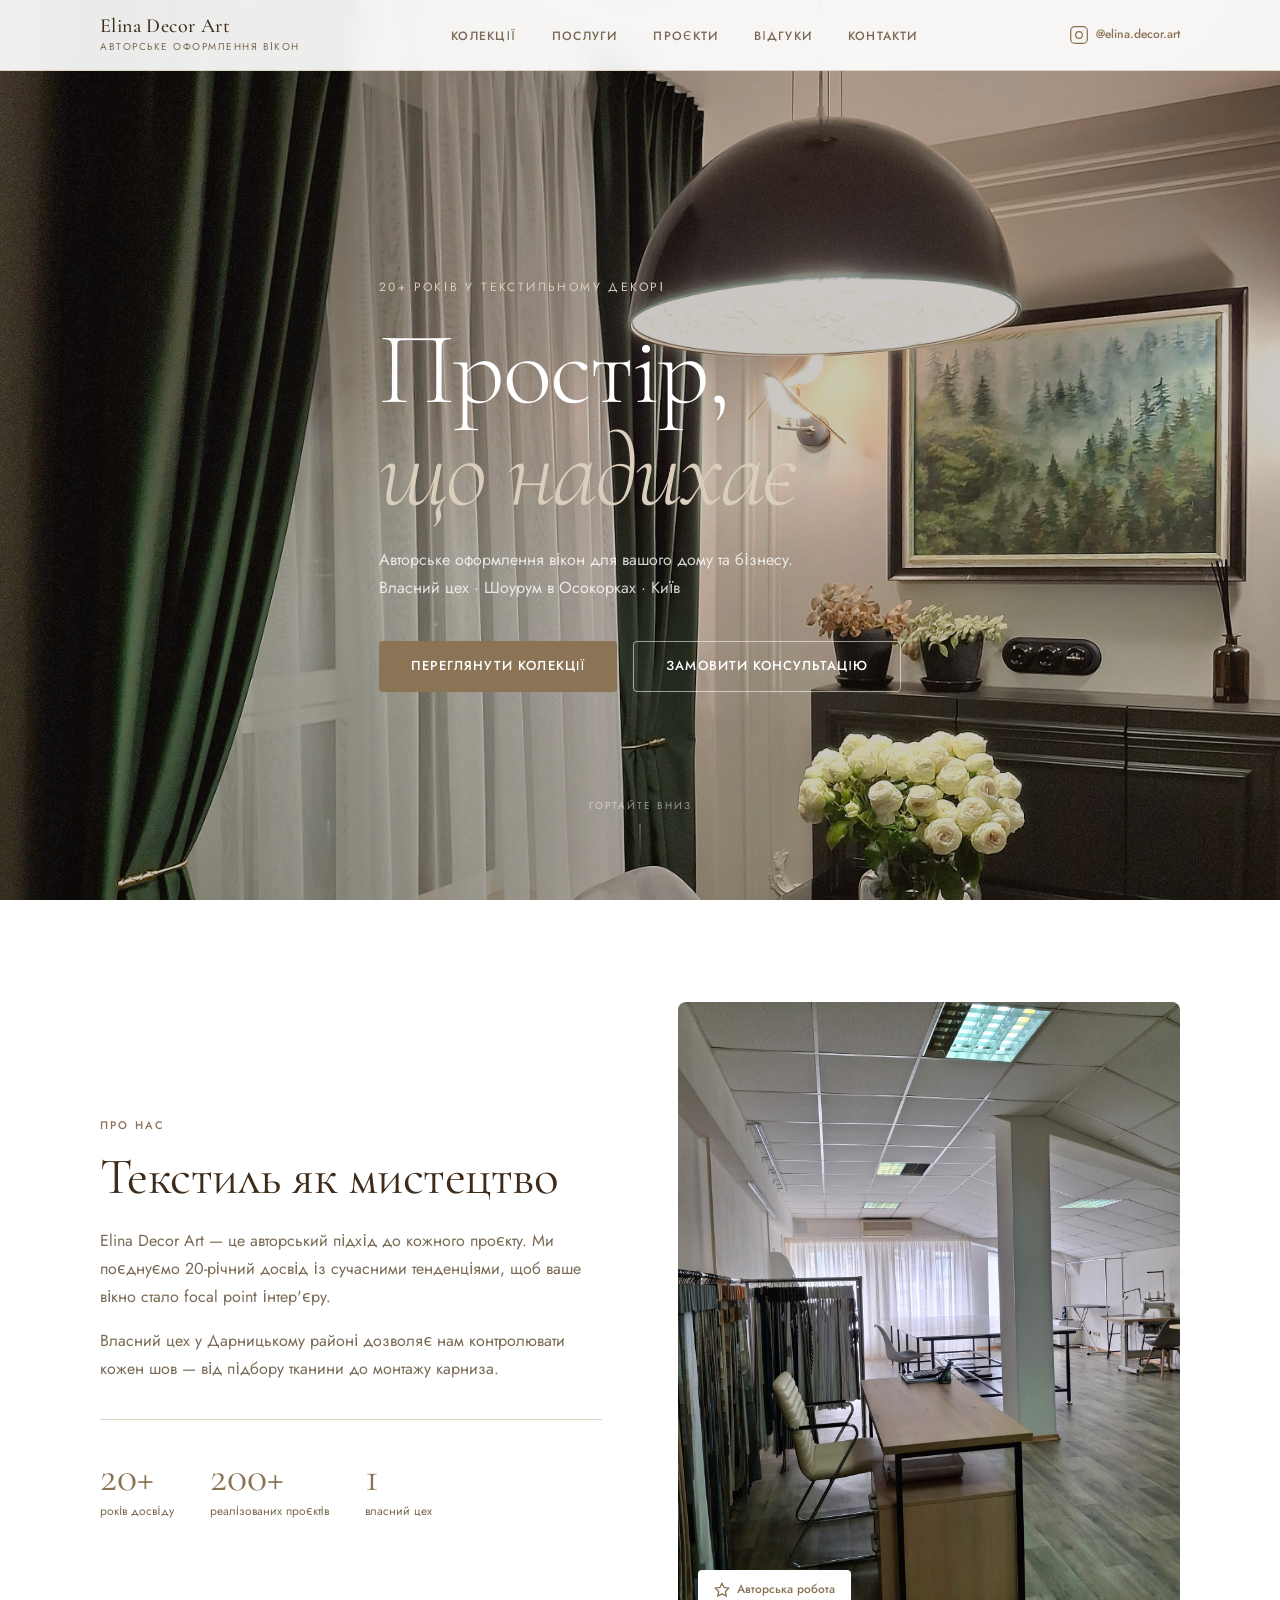
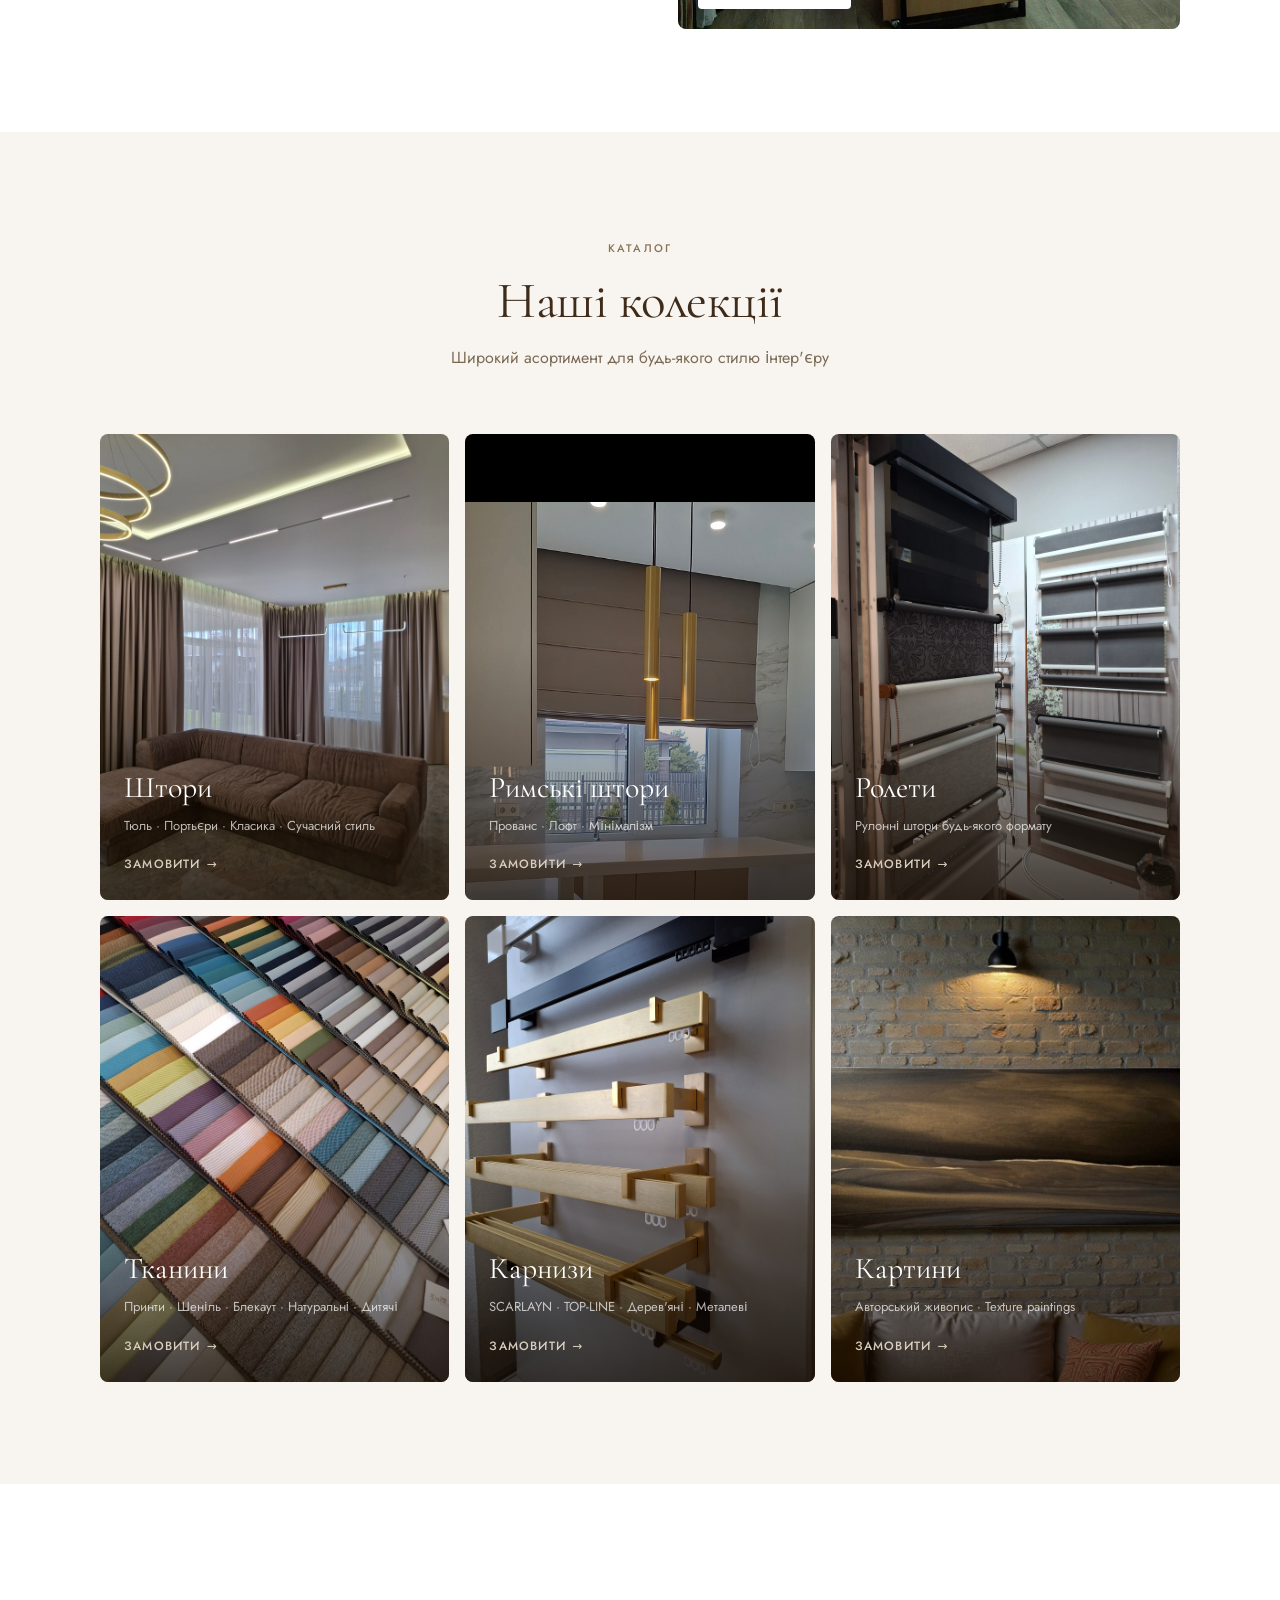
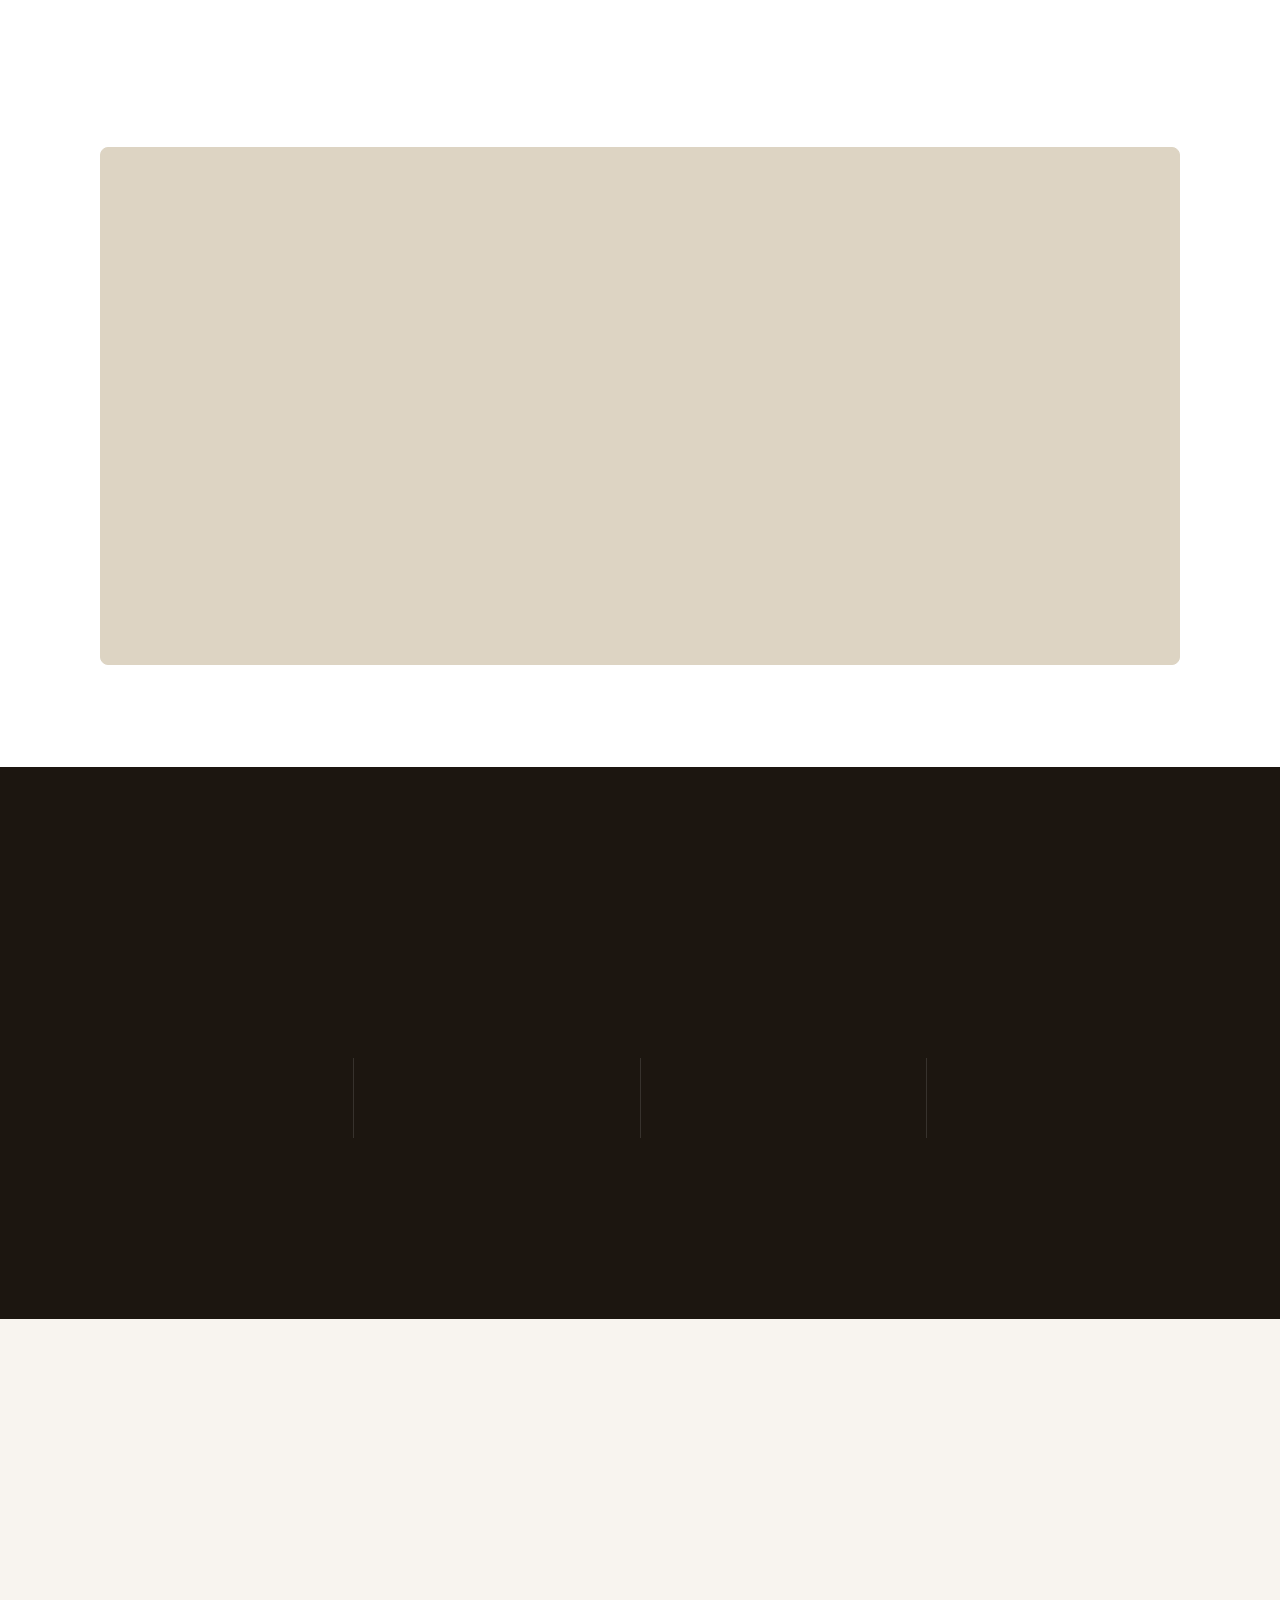
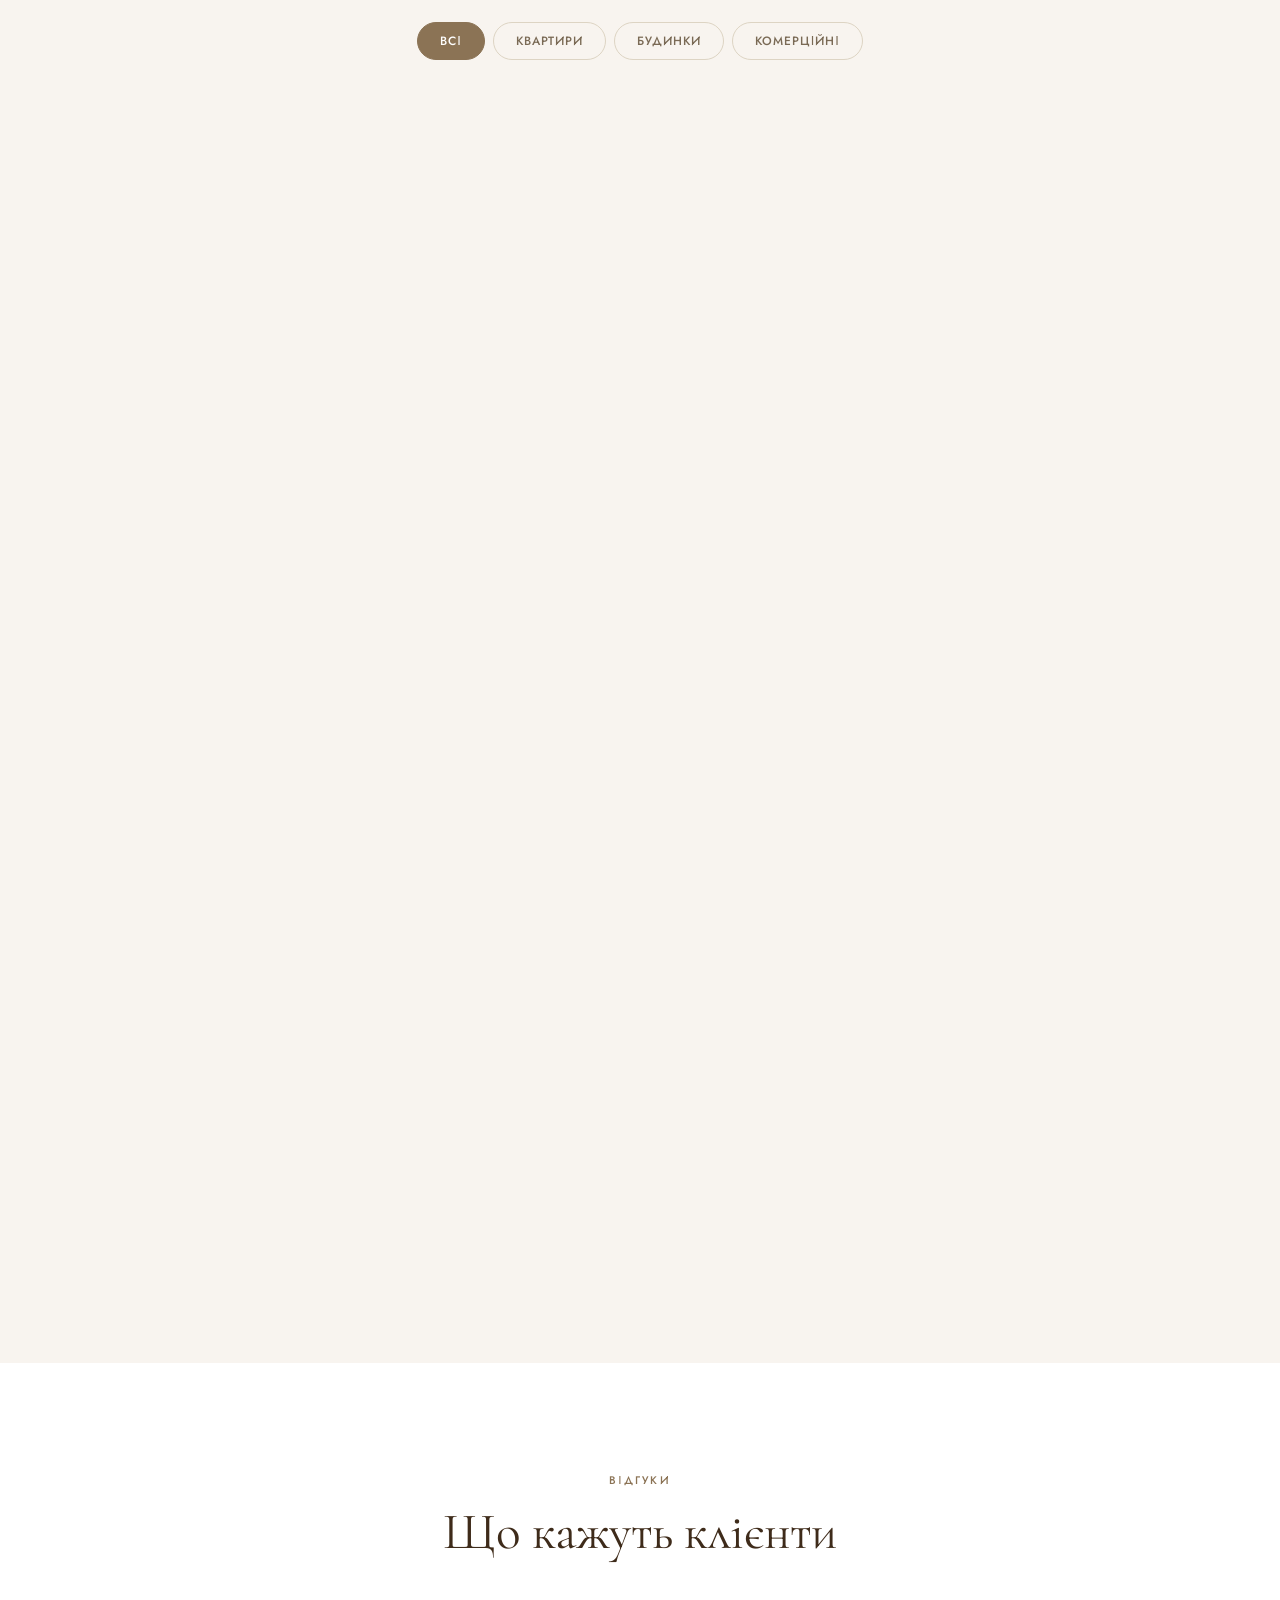
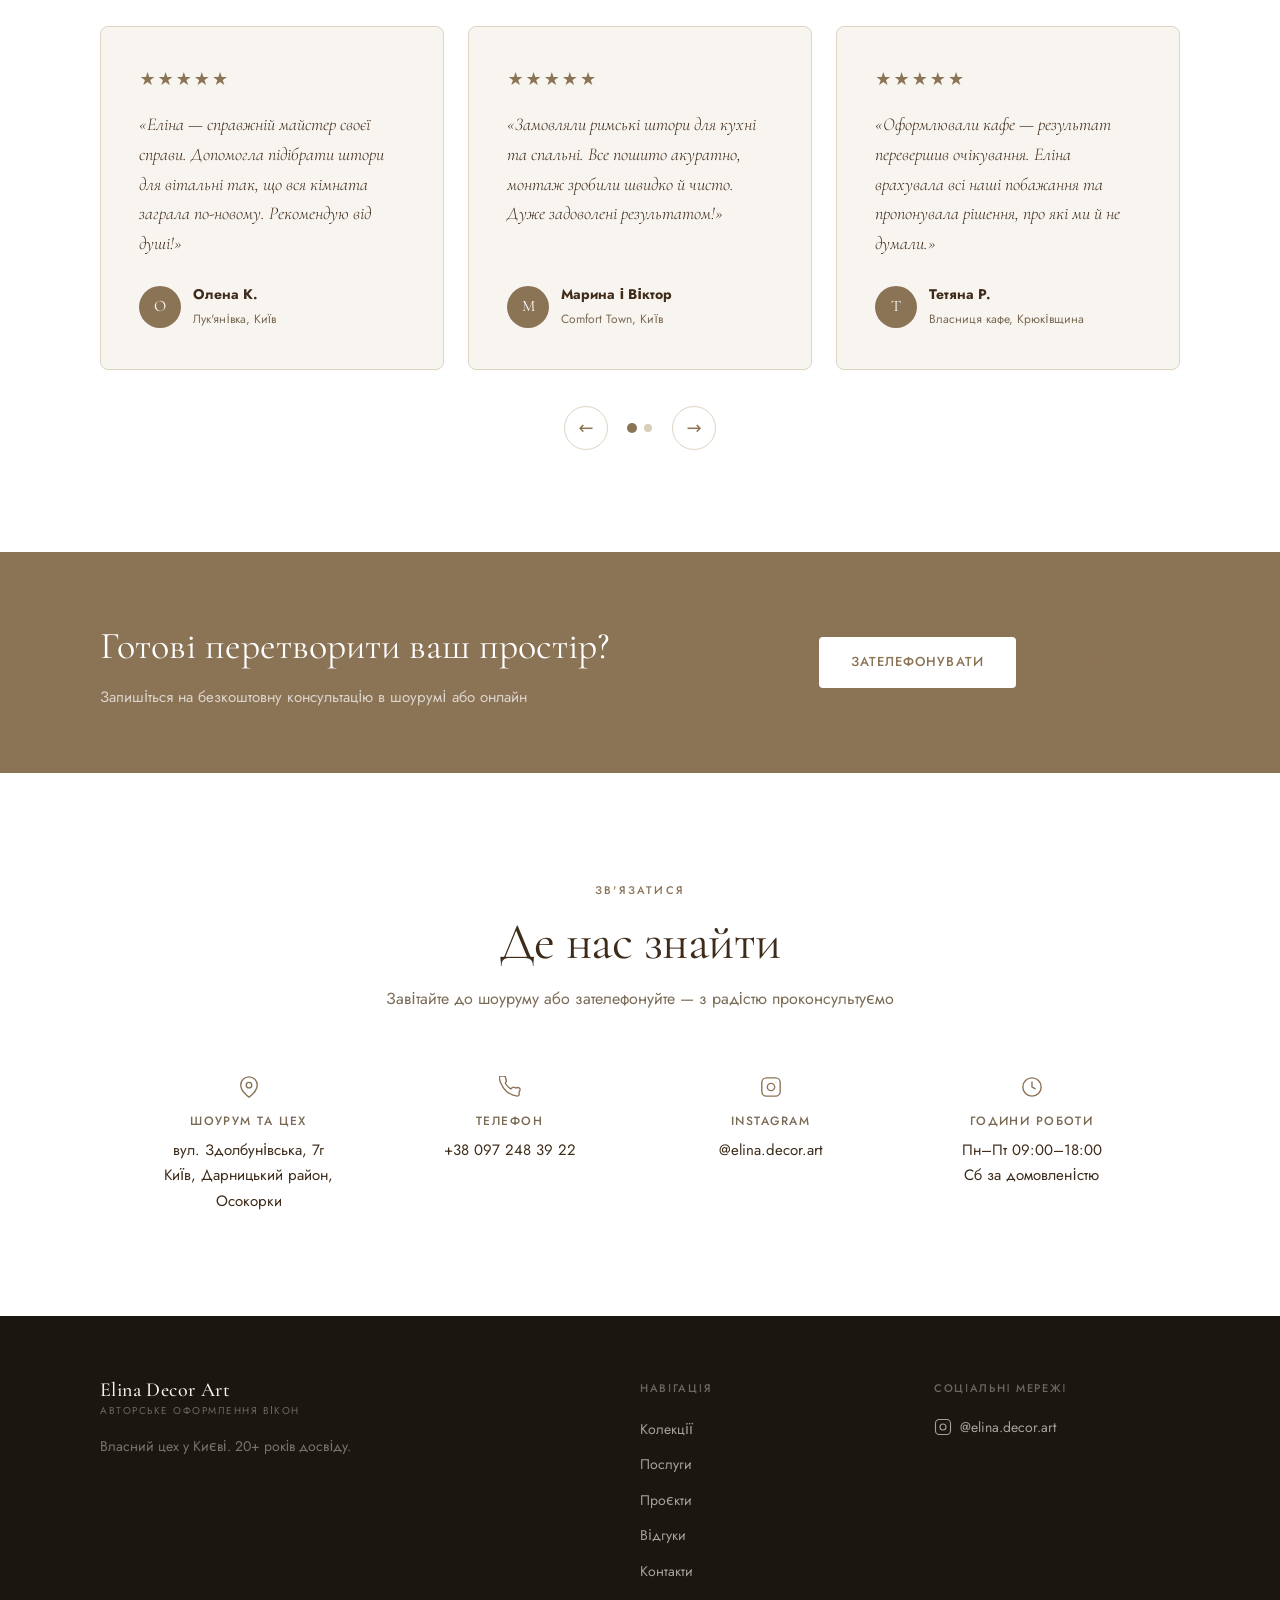
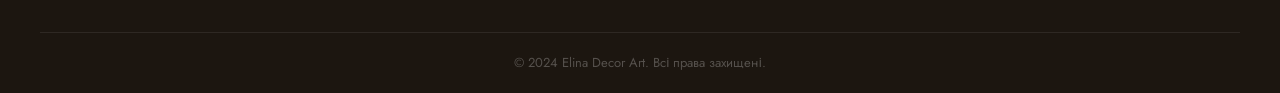
==== commit ca217d70: "sync: bring branch up to date with published v1 Removes the stale contact form and placeholder phone" ====
--- a/index.html
+++ b/index.html
@@ -1,318 +1,542 @@
 <!DOCTYPE html>
 <html lang="uk">
 <head>
-<meta charset="utf-8" />
-<meta name="viewport" content="width=device-width, initial-scale=1" />
-<title>Elina Decor Art — Авторське оформлення вікон у Києві</title>
-<meta name="description" content="Авторське оформлення вікон. 20+ років досвіду. Карнизи, тканини, аксесуари, ролети. Власний цех у Києві, Осокорки." />
-<meta name="keywords" content="штори Київ, карнизи, ролети, тканини, оформлення вікон, пошив штор, римські штори" />
-<link rel="preconnect" href="https://fonts.googleapis.com" />
-<link rel="preconnect" href="https://fonts.gstatic.com" crossorigin />
-<link href="https://fonts.googleapis.com/css2?family=Instrument+Sans:ital,wght@0,400;0,500;0,600;1,400&family=Instrument+Serif:ital@0;1&display=swap" rel="stylesheet" />
-<link rel="stylesheet" href="style.css" />
+  <meta charset="UTF-8" />
+  <meta name="viewport" content="width=device-width, initial-scale=1.0" />
+  <title>Elina Decor Art — Авторське оформлення вікон у Києві</title>
+  <meta name="description" content="Авторське оформлення вікон. 20+ років досвіду. Карнизи, тканини, аксесуари, ролети. Власний цех у Києві, Осокорки." />
+  <meta name="keywords" content="штори Київ, карнизи, ролети, тканини, оформлення вікон, пошив штор, римські штори" />
+  <link rel="preconnect" href="https://fonts.googleapis.com" />
+  <link rel="preconnect" href="https://fonts.gstatic.com" crossorigin />
+  <link href="https://fonts.googleapis.com/css2?family=Cormorant+Garamond:ital,wght@0,300;0,400;0,500;0,600;1,300;1,400&family=Jost:wght@300;400;500&display=swap" rel="stylesheet" />
+  <link rel="stylesheet" href="style.css" />
 </head>
 <body>
 
-<!-- ══ HEADER ══ -->
-<header class="hdr" id="hdr">
-  <div class="hdr__in">
-    <a href="#top" class="brand">
-      <span class="brand__name">Elina Decor Art</span>
-      <span class="brand__city">Київ</span>
+<!-- ─── HEADER ─── -->
+<header class="header" id="header">
+  <div class="header__inner container">
+    <a href="#" class="logo">
+      <span class="logo__name">Elina Decor Art</span>
+      <span class="logo__tagline">Авторське оформлення вікон</span>
     </a>
     <nav class="nav" id="nav">
-      <a href="#about">Про нас</a>
-      <a href="#categories">Колекції</a>
-      <a href="#services">Послуги</a>
-      <a href="#projects">Проєкти</a>
-      <a href="#reviews">Відгуки</a>
+      <ul class="nav__list">
+        <li><a href="#categories" class="nav__link">Колекції</a></li>
+        <li><a href="#services" class="nav__link">Послуги</a></li>
+        <li><a href="#projects" class="nav__link">Проєкти</a></li>
+        <li><a href="#reviews" class="nav__link">Відгуки</a></li>
+        <li><a href="#contact" class="nav__link">Контакти</a></li>
+      </ul>
     </nav>
-    <a href="#contact" class="btn btn--out hdr__cta">Консультація <span>→</span></a>
-    <button class="burger" id="burger" aria-label="Меню" aria-expanded="false"><span></span><span></span></button>
+    <a href="https://www.instagram.com/elina.decor.art" target="_blank" rel="noopener" class="header__instagram">
+      <svg width="20" height="20" viewBox="0 0 24 24" fill="none" stroke="currentColor" stroke-width="1.5"><rect x="2" y="2" width="20" height="20" rx="5"/><circle cx="12" cy="12" r="4"/><circle cx="17.5" cy="6.5" r="0.5" fill="currentColor" stroke="none"/></svg>
+      @elina.decor.art
+    </a>
+    <button class="burger" id="burger" aria-label="Меню">
+      <span></span><span></span><span></span>
+    </button>
   </div>
 </header>
 
-<!-- ══ HERO ══ -->
-<section id="top" class="hero">
-  <div class="shell">
-    <div class="hero__bar">
-      <span class="hero__badge"><i class="dot"></i>Авторське оформлення вікон</span>
-      <span class="hero__meta">20+ років у текстильному декорі</span>
-    </div>
-    <h1 class="hero__h1">Простір,<br /><em>що надихає</em></h1>
-    <div class="hero__grid">
-      <p class="hero__lead">
-        Штори, римські штори, ролети, карнизи та авторський текстиль для дому й бізнесу.
-        Власний цех у Києві — від підбору тканини до монтажу карниза кожен шов проходить через наші руки.
-      </p>
-      <div class="hero__acts">
-        <a href="#categories" class="btn btn--solid">Переглянути колекції</a>
-        <a href="#contact" class="btn btn--out">Замовити консультацію</a>
-      </div>
-    </div>
-  </div>
-  <div class="hero__strip">
-    <img src="hero.jpg" alt="Елегантні штори у вітальні" />
-    <img src="cat-roman.jpg" alt="Римські штори" />
-    <img src="cat-fabric.jpg" alt="Тканини" />
-  </div>
-</section>
-
-<!-- ══ ABOUT ══ -->
-<section id="about" class="sec shell">
-  <div class="about__top">
-    <div>
-      <p class="kicker">Про нас</p>
-      <h2 class="h2">Текстиль<br />як мистецтво</h2>
-    </div>
-    <div class="about__body">
-      <p>Elina Decor Art — це авторський підхід до кожного проєкту. Ми поєднуємо 20-річний досвід із сучасними тенденціями, щоб ваше вікно стало смисловим центром інтер'єру.</p>
-      <p>Власний цех у Дарницькому районі дозволяє контролювати кожен етап — від підбору тканини до монтажу карниза.</p>
-      <div class="stats">
-        <div class="stat"><span class="stat__n">20+</span><span class="stat__c">років досвіду</span></div>
-        <div class="stat"><span class="stat__n">200+</span><span class="stat__c">проєктів</span></div>
-        <div class="stat"><span class="stat__n">1</span><span class="stat__c">власний цех</span></div>
-      </div>
-    </div>
-  </div>
-  <div class="quote-block">
-    <img src="about.jpg" alt="Шоурум Elina Decor Art" />
-    <figure class="quote-block__txt">
-      <p class="kicker">Шоурум · Осокорки</p>
-      <blockquote>«Вікно — це рама, крізь яку дім дивиться на світ. Наша робота — зробити цю раму гідною».</blockquote>
-      <figcaption>Еліна, засновниця та дизайнерка</figcaption>
-    </figure>
-  </div>
-</section>
-
-<!-- ══ CATEGORIES ══ -->
-<section id="categories" class="sec shell">
-  <div class="sec__head">
-    <div>
-      <p class="kicker">Каталог</p>
+<!-- ─── HERO ─── -->
+<section class="hero" id="hero">
+  <div class="hero__bg">
+    <div class="hero__overlay"></div>
+    <img src="hero.jpg" alt="Елегантні штори" class="hero__img" id="heroImg" onerror="this.style.display='none'" />
+  </div>
+  <div class="hero__content container">
+    <p class="hero__eyebrow">20+ років у текстильному декорі</p>
+    <h1 class="hero__title">Простір,<br /><em>що надихає</em></h1>
+    <p class="hero__sub">Авторське оформлення вікон для вашого дому та бізнесу.<br />Власний цех · Шоурум в Осокорках · Київ</p>
+    <div class="hero__actions">
+      <a href="#categories" class="btn btn--primary">Переглянути колекції</a>
+      <a href="#contact" class="btn btn--ghost">Замовити консультацію</a>
+    </div>
+  </div>
+  <div class="hero__scroll-hint">
+    <span>Гортайте вниз</span>
+    <div class="hero__scroll-line"></div>
+  </div>
+</section>
+
+<!-- ─── INTRO ─── -->
+<section class="intro section">
+  <div class="container intro__grid">
+    <div class="intro__text">
+      <span class="label">Про нас</span>
+      <h2 class="h2">Текстиль як мистецтво</h2>
+      <p>Elina Decor Art — це авторський підхід до кожного проєкту. Ми поєднуємо 20-річний досвід із сучасними тенденціями, щоб ваше вікно стало focal point інтер'єру.</p>
+      <p>Власний цех у Дарницькому районі дозволяє нам контролювати кожен шов — від підбору тканини до монтажу карниза.</p>
+      <ul class="intro__facts">
+        <li><strong>20+</strong><span>років досвіду</span></li>
+        <li><strong>200+</strong><span>реалізованих проєктів</span></li>
+        <li><strong>1</strong><span>власний цех</span></li>
+      </ul>
+    </div>
+    <div class="intro__visual">
+      <div class="intro__img-wrap">
+        <img src="about.jpg" alt="Наш шоурум" onerror="this.parentElement.classList.add('img-placeholder')" />
+        <div class="intro__badge">
+          <svg width="16" height="16" viewBox="0 0 24 24" fill="none" stroke="currentColor" stroke-width="2"><path d="M12 2L15.09 8.26L22 9.27L17 14.14L18.18 21.02L12 17.77L5.82 21.02L7 14.14L2 9.27L8.91 8.26L12 2Z"/></svg>
+          Авторська робота
+        </div>
+      </div>
+    </div>
+  </div>
+</section>
+
+<!-- ─── CATEGORIES ─── -->
+<section class="categories section section--sand" id="categories">
+  <div class="container">
+    <div class="section-header">
+      <span class="label">Каталог</span>
       <h2 class="h2">Наші колекції</h2>
-    </div>
-    <p class="sec__note">Шість напрямів — для будь-якого стилю інтер'єру, від класики до мінімалізму.</p>
-  </div>
-  <div class="cats">
-    <a href="#contact" class="cat">
-      <span class="cat__media"><img src="cat-shtory.jpg" alt="Штори" /></span>
-      <span class="cat__row"><h3>Штори</h3><span class="cat__n">01</span></span>
-      <p>Тюль · Портьєри · Класика · Сучасний стиль</p>
-    </a>
-    <a href="#contact" class="cat">
-      <span class="cat__media"><img src="cat-roman.jpg" alt="Римські штори" /></span>
-      <span class="cat__row"><h3>Римські штори</h3><span class="cat__n">02</span></span>
-      <p>Прованс · Лофт · Мінімалізм</p>
-    </a>
-    <a href="#contact" class="cat">
-      <span class="cat__media"><img src="cat-rolety.jpg" alt="Ролети" /></span>
-      <span class="cat__row"><h3>Ролети</h3><span class="cat__n">03</span></span>
-      <p>Рулонні штори будь-якого формату</p>
-    </a>
-    <a href="#contact" class="cat">
-      <span class="cat__media"><img src="cat-fabric.jpg" alt="Тканини" /></span>
-      <span class="cat__row"><h3>Тканини</h3><span class="cat__n">04</span></span>
-      <p>Принти · Шеніль · Блекаут · Натуральні · Дитячі</p>
-    </a>
-    <a href="#contact" class="cat">
-      <span class="cat__media"><img src="cat-karnyz.jpg" alt="Карнизи" /></span>
-      <span class="cat__row"><h3>Карнизи</h3><span class="cat__n">05</span></span>
-      <p>SCARLAYN · TOP-LINE · Дерев'яні · Металеві</p>
-    </a>
-    <a href="#contact" class="cat">
-      <span class="cat__media"><img src="cat-paintings.jpg" alt="Картини" /></span>
-      <span class="cat__row"><h3>Картини</h3><span class="cat__n">06</span></span>
-      <p>Авторський живопис · Texture paintings</p>
-    </a>
-  </div>
-</section>
-
-<!-- ══ SERVICES ══ -->
-<section id="services" class="sec shell">
-  <div class="svc">
-    <aside class="svc__aside">
-      <p class="kicker">Що ми робимо</p>
+      <p class="section-header__sub">Широкий асортимент для будь-якого стилю інтер'єру</p>
+    </div>
+    <div class="categories__grid">
+
+      <!-- Col 1: tall card (row-span 2) -->
+      <article class="cat-card cat-card--large">
+        <div class="cat-card__img-wrap">
+          <img src="cat-shtory.jpg" alt="Штори" onerror="this.parentElement.classList.add('img-placeholder')" />
+          <div class="cat-card__overlay"></div>
+        </div>
+        <div class="cat-card__body">
+          <h3 class="cat-card__title">Штори</h3>
+          <p class="cat-card__sub">Тюль · Портьєри · Класика · Сучасний стиль</p>
+          <a href="#contact" class="cat-card__link">Замовити <span>→</span></a>
+        </div>
+      </article>
+
+      <!-- Col 2 row 1 -->
+      <article class="cat-card">
+        <div class="cat-card__img-wrap">
+          <img src="cat-roman.jpg" alt="Римські штори" onerror="this.parentElement.classList.add('img-placeholder')" />
+          <div class="cat-card__overlay"></div>
+        </div>
+        <div class="cat-card__body">
+          <h3 class="cat-card__title">Римські штори</h3>
+          <p class="cat-card__sub">Прованс · Лофт · Мінімалізм</p>
+          <a href="#contact" class="cat-card__link">Замовити <span>→</span></a>
+        </div>
+      </article>
+
+      <!-- Col 3: tall card (row-span 2) -->
+      <article class="cat-card cat-card--large-right">
+        <div class="cat-card__img-wrap">
+          <img src="cat-rolety.jpg" alt="Ролети" onerror="this.parentElement.classList.add('img-placeholder')" />
+          <div class="cat-card__overlay"></div>
+        </div>
+        <div class="cat-card__body">
+          <h3 class="cat-card__title">Ролети</h3>
+          <p class="cat-card__sub">Рулонні штори будь-якого формату</p>
+          <a href="#contact" class="cat-card__link">Замовити <span>→</span></a>
+        </div>
+      </article>
+
+      <!-- Col 2 row 2 -->
+      <article class="cat-card">
+        <div class="cat-card__img-wrap">
+          <img src="cat-fabric.jpg" alt="Тканини" onerror="this.parentElement.classList.add('img-placeholder')" />
+          <div class="cat-card__overlay"></div>
+        </div>
+        <div class="cat-card__body">
+          <h3 class="cat-card__title">Тканини</h3>
+          <p class="cat-card__sub">Принти · Шеніль · Блекаут · Натуральні · Дитячі</p>
+          <a href="#contact" class="cat-card__link">Замовити <span>→</span></a>
+        </div>
+      </article>
+
+      <!-- Row 3 full width — 2 cards -->
+      <article class="cat-card">
+        <div class="cat-card__img-wrap">
+          <img src="cat-karnyz.jpg" alt="Карнизи" onerror="this.parentElement.classList.add('img-placeholder')" />
+          <div class="cat-card__overlay"></div>
+        </div>
+        <div class="cat-card__body">
+          <h3 class="cat-card__title">Карнизи</h3>
+          <p class="cat-card__sub">SCARLAYN · TOP-LINE · Дерев'яні · Металеві</p>
+          <a href="#contact" class="cat-card__link">Замовити <span>→</span></a>
+        </div>
+      </article>
+
+      <article class="cat-card">
+        <div class="cat-card__img-wrap">
+          <img src="cat-paintings.jpg" alt="Картини" onerror="this.parentElement.classList.add('img-placeholder')" />
+          <div class="cat-card__overlay"></div>
+        </div>
+        <div class="cat-card__body">
+          <h3 class="cat-card__title">Картини</h3>
+          <p class="cat-card__sub">Авторський живопис · Texture paintings</p>
+          <a href="#contact" class="cat-card__link">Замовити <span>→</span></a>
+        </div>
+      </article>
+
+    </div>
+  </div>
+</section>
+
+<!-- ─── SERVICES ─── -->
+<section class="services section" id="services">
+  <div class="container">
+    <div class="section-header">
+      <span class="label">Що ми робимо</span>
       <h2 class="h2">Послуги</h2>
-      <p class="svc__note">Комплексне рішення від задуму до монтажу — або окрема послуга, якщо потрібна лише частина роботи.</p>
-    </aside>
-    <ol class="svc__list">
-      <li><span class="svc__n">01</span><div><h3>Текстильне оформлення інтер'єру</h3><p>Квартири, будинки, кафе — комплексне рішення від задуму до реалізації.</p></div></li>
-      <li><span class="svc__n">02</span><div><h3>Пошив штор на власному виробництві</h3><p>Контроль якості на кожному етапі — від кроєння до фінального пресування.</p></div></li>
-      <li><span class="svc__n">03</span><div><h3>Навішування штор і монтаж карнизів</h3><p>Професійний монтаж із дотриманням усіх технічних норм.</p></div></li>
-      <li><span class="svc__n">04</span><div><h3>Підбір тканин і аксесуарів</h3><p>Індивідуальна консультація в шоурумі або на об'єкті замовника.</p></div></li>
-      <li><span class="svc__n">05</span><div><h3>Зонування простору текстилем</h3><p>Розумне використання штор і тканин для поділу простору без перегородок.</p></div></li>
-      <li><span class="svc__n">06</span><div><h3>Авторські картини Texture Paintings</h3><p>Унікальні живописні роботи для доповнення інтер'єру.</p></div></li>
-    </ol>
-  </div>
-</section>
-
-<!-- ══ PROCESS ══ -->
-<section class="sec shell">
-  <div class="sec__head sec__head--plain">
-    <div>
-      <p class="kicker">Як ми працюємо</p>
-      <h2 class="h2">Від ідеї до результату</h2>
-    </div>
-  </div>
-  <div class="steps">
-    <div class="step"><span class="step__n">01</span><h3>Консультація</h3><p>Обговорюємо побажання, стиль інтер'єру та бюджет — у шоурумі або онлайн.</p></div>
-    <div class="step"><span class="step__n">02</span><h3>Підбір матеріалів</h3><p>Тканини, карнизи та аксесуари з урахуванням вашого стилю.</p></div>
-    <div class="step"><span class="step__n">03</span><h3>Виробництво</h3><p>Шиємо на власному обладнанні з контролем якості на кожному етапі.</p></div>
-    <div class="step"><span class="step__n">04</span><h3>Монтаж</h3><p>Встановлюємо карнизи та навішуємо штори — акуратно й точно в строк.</p></div>
-  </div>
-</section>
-
-<!-- ══ PROJECTS ══ -->
-<section id="projects" class="sec shell">
-  <div class="sec__head">
-    <div>
-      <p class="kicker">Портфоліо</p>
+    </div>
+    <div class="services__grid">
+      <div class="service-item">
+        <div class="service-item__icon">
+          <svg width="28" height="28" viewBox="0 0 24 24" fill="none" stroke="currentColor" stroke-width="1.5"><path d="M3 9l9-7 9 7v11a2 2 0 01-2 2H5a2 2 0 01-2-2z"/><polyline points="9 22 9 12 15 12 15 22"/></svg>
+        </div>
+        <h3>Текстильне оформлення інтер'єру</h3>
+        <p>Квартири, будинки, кафе — комплексне рішення від задуму до реалізації</p>
+      </div>
+      <div class="service-item">
+        <div class="service-item__icon">
+          <svg width="28" height="28" viewBox="0 0 24 24" fill="none" stroke="currentColor" stroke-width="1.5"><path d="M14.7 6.3a1 1 0 000 1.4l1.6 1.6a1 1 0 001.4 0l3.77-3.77a6 6 0 01-7.94 7.94l-6.91 6.91a2.12 2.12 0 01-3-3l6.91-6.91a6 6 0 017.94-7.94l-3.76 3.76z"/></svg>
+        </div>
+        <h3>Пошив штор на власному виробництві</h3>
+        <p>Контроль якості на кожному етапі — від кроєння до фінального пресування</p>
+      </div>
+      <div class="service-item">
+        <div class="service-item__icon">
+          <svg width="28" height="28" viewBox="0 0 24 24" fill="none" stroke="currentColor" stroke-width="1.5"><line x1="12" y1="2" x2="12" y2="6"/><line x1="12" y1="18" x2="12" y2="22"/><path d="M4.93 4.93l2.83 2.83M16.24 16.24l2.83 2.83M2 12h4M18 12h4M4.93 19.07l2.83-2.83M16.24 7.76l2.83-2.83"/></svg>
+        </div>
+        <h3>Навішування штор</h3>
+        <p>Професійний монтаж карнизів і штор із дотриманням усіх технічних норм</p>
+      </div>
+      <div class="service-item">
+        <div class="service-item__icon">
+          <svg width="28" height="28" viewBox="0 0 24 24" fill="none" stroke="currentColor" stroke-width="1.5"><circle cx="12" cy="12" r="10"/><path d="M12 8v4l3 3"/></svg>
+        </div>
+        <h3>Підбір тканин і аксесуарів</h3>
+        <p>Індивідуальна консультація в шоурумі або на об'єкті замовника</p>
+      </div>
+      <div class="service-item">
+        <div class="service-item__icon">
+          <svg width="28" height="28" viewBox="0 0 24 24" fill="none" stroke="currentColor" stroke-width="1.5"><rect x="3" y="3" width="18" height="18" rx="2"/><path d="M3 9h18M9 21V9"/></svg>
+        </div>
+        <h3>Зонування простору текстилем</h3>
+        <p>Розумне використання штор і тканин для поділу простору без перегородок</p>
+      </div>
+      <div class="service-item">
+        <div class="service-item__icon">
+          <svg width="28" height="28" viewBox="0 0 24 24" fill="none" stroke="currentColor" stroke-width="1.5"><path d="M12 2l3.09 6.26L22 9.27l-5 4.87 1.18 6.88L12 17.77l-6.18 3.25L7 14.14 2 9.27l6.91-1.01L12 2z"/></svg>
+        </div>
+        <h3>Авторські картини Texture Paintings</h3>
+        <p>Унікальні живописні роботи для доповнення інтер'єру</p>
+      </div>
+    </div>
+  </div>
+</section>
+
+<!-- ─── PROCESS ─── -->
+<section class="process section section--dark">
+  <div class="container">
+    <div class="section-header section-header--light">
+      <span class="label label--light">Як ми працюємо</span>
+      <h2 class="h2 h2--light">Від ідеї до результату</h2>
+    </div>
+    <div class="process__steps">
+      <div class="process__step">
+        <div class="process__num">01</div>
+        <h3>Консультація</h3>
+        <p>Обговорюємо ваші побажання, стиль інтер'єру та бюджет — в шоурумі або онлайн</p>
+      </div>
+      <div class="process__connector"></div>
+      <div class="process__step">
+        <div class="process__num">02</div>
+        <h3>Підбір матеріалів</h3>
+        <p>Підбираємо тканини, карнизи та аксесуари з урахуванням вашого стилю</p>
+      </div>
+      <div class="process__connector"></div>
+      <div class="process__step">
+        <div class="process__num">03</div>
+        <h3>Виробництво</h3>
+        <p>Шиємо на власному обладнанні з контролем якості на кожному етапі</p>
+      </div>
+      <div class="process__connector"></div>
+      <div class="process__step">
+        <div class="process__num">04</div>
+        <h3>Монтаж</h3>
+        <p>Встановлюємо карнизи та навішуємо штори — акуратно й точно в строк</p>
+      </div>
+    </div>
+  </div>
+</section>
+
+<!-- ─── PROJECTS ─── -->
+<section class="projects section section--sand" id="projects">
+  <div class="container">
+    <div class="section-header">
+      <span class="label">Портфоліо</span>
       <h2 class="h2">Реалізовані проєкти</h2>
-    </div>
-    <p class="sec__note">Кожен проєкт — унікальне рішення для конкретного простору.</p>
-  </div>
-  <div class="prj">
-    <div class="prj__preview">
-      <div class="prj__frame">
-        <img src="proj-lukyanivka.jpg" alt="Офіс, Лук'янівка" id="prjImg" />
-      </div>
-      <div class="prj__cap">
-        <span id="prjTitle">Лук'янівка, Київ</span>
-        <span id="prjTag">Офіс</span>
-      </div>
-    </div>
-    <div class="prj__list" id="prjList">
-      <div class="prj__item is-active" data-img="proj-lukyanivka.jpg" data-title="Лук'янівка, Київ" data-tag="Офіс">
-        <span class="prj__n">01</span>
-        <div><h3>Лук'янівка, Київ</h3><p>Комерційний проєкт, темні портьєри, лофт-стиль</p></div>
-        <span class="prj__tag"><i class="dot"></i>Офіс</span>
-      </div>
-      <div class="prj__item" data-img="proj-comfort-town.jpg" data-title="Comfort Town, Київ" data-tag="Квартира">
-        <span class="prj__n">02</span>
-        <div><h3>Comfort Town, Київ</h3><p>Сучасний мінімалізм, ролети блекаут</p></div>
-        <span class="prj__tag"><i class="dot"></i>Квартира</span>
-      </div>
-      <div class="prj__item" data-img="proj-smart.jpg" data-title="Смарт-квартира, Київ" data-tag="Квартира">
-        <span class="prj__n">03</span>
-        <div><h3>Смарт-квартира, Київ</h3><p>Зонування текстилем, римські штори</p></div>
-        <span class="prj__tag"><i class="dot"></i>Квартира</span>
-      </div>
-      <div class="prj__item" data-img="proj-myla.jpg" data-title="с. Мила, Київська обл." data-tag="Будинок">
-        <span class="prj__n">04</span>
-        <div><h3>с. Мила, Київська обл.</h3><p>Приватний будинок, портьєри в підлогу</p></div>
-        <span class="prj__tag"><i class="dot"></i>Будинок</span>
-      </div>
-      <div class="prj__item" data-img="proj-cafe.jpg" data-title="Кафе, Крюківщина" data-tag="Кафе">
-        <span class="prj__n">05</span>
-        <div><h3>Кафе, Крюківщина</h3><p>Комерційний проєкт, текстиль для зонування</p></div>
-        <span class="prj__tag"><i class="dot"></i>Кафе</span>
-      </div>
-      <div class="prj__item" data-img="proj-irpin.jpg" data-title="Ірпінь" data-tag="Будинок">
-        <span class="prj__n">06</span>
-        <div><h3>Ірпінь</h3><p>Прованс, мереживний тюль, тюль-вишивка</p></div>
-        <span class="prj__tag"><i class="dot"></i>Будинок</span>
-      </div>
-    </div>
-  </div>
-</section>
-
-<!-- ══ REVIEWS ══ -->
-<section id="reviews" class="sec sec--rail">
-  <div class="shell">
-    <div class="sec__head">
-      <div>
-        <p class="kicker">Відгуки</p>
-        <h2 class="h2">Що кажуть клієнти</h2>
-      </div>
-      <div class="rail__ctrl">
-        <button id="railPrev" aria-label="Назад">←</button>
-        <button id="railNext" aria-label="Вперед">→</button>
-      </div>
-    </div>
-  </div>
-  <div class="rail" id="rail">
-    <figure class="rev">
-      <div class="rev__stars">★★★★★</div>
-      <blockquote>«Еліна — справжній майстер. Допомогла підібрати штори для вітальні так, що вся кімната заграла по-новому».</blockquote>
-      <figcaption><span class="rev__ini">О</span><span><b>Олена К.</b><i>Лук'янівка, Київ</i></span></figcaption>
-    </figure>
-    <figure class="rev">
-      <div class="rev__stars">★★★★★</div>
-      <blockquote>«Замовляли римські штори для кухні та спальні. Все пошито акуратно, монтаж швидкий і чистий».</blockquote>
-      <figcaption><span class="rev__ini">М</span><span><b>Марина і Віктор</b><i>Comfort Town, Київ</i></span></figcaption>
-    </figure>
-    <figure class="rev">
-      <div class="rev__stars">★★★★★</div>
-      <blockquote>«Оформлювали кафе — результат перевершив очікування. Були рішення, про які ми й не думали».</blockquote>
-      <figcaption><span class="rev__ini">Т</span><span><b>Тетяна Р.</b><i>Власниця кафе, Крюківщина</i></span></figcaption>
-    </figure>
-    <figure class="rev">
-      <div class="rev__stars">★★★★★</div>
-      <blockquote>«У будинку зробили повне оформлення вікон — 8 кімнат. Усе в строк і в бюджеті».</blockquote>
-      <figcaption><span class="rev__ini">С</span><span><b>Сергій Н.</b><i>с. Мила, Київська обл.</i></span></figcaption>
-    </figure>
-    <figure class="rev">
-      <div class="rev__stars">★★★★★</div>
-      <blockquote>«Купили картину — texture painting. Вона стала окрасою нашої вітальні».</blockquote>
-      <figcaption><span class="rev__ini">І</span><span><b>Інна Д.</b><i>Київ</i></span></figcaption>
-    </figure>
-  </div>
-</section>
-
-<!-- ══ CTA ══ -->
-<section class="sec shell">
-  <div class="cta">
-    <h2 class="h2">Готові перетворити ваш простір?</h2>
-    <div>
-      <p>Безкоштовна консультація в шоурумі в Осокорках або онлайн.</p>
-      <div class="cta__acts">
-        <a href="tel:+380972483922" class="btn btn--solid">Зателефонувати</a>
-        <a href="https://www.instagram.com/elina.decor.art" target="_blank" rel="noopener" class="btn btn--out">Instagram</a>
-      </div>
-    </div>
-  </div>
-</section>
-
-<!-- ══ CONTACT ══ -->
-<section id="contact" class="sec shell">
-  <div class="ct ct--center">
-    <p class="kicker">Зв'язатися</p>
-    <h2 class="h2">Де нас знайти</h2>
-    <dl class="ct__dl">
-      <div><dt>Шоурум та цех</dt><dd>вул. Здолбунівська, 7г<br />Київ, Дарницький район, Осокорки</dd></div>
-      <div><dt>Телефон</dt><dd><a href="tel:+380972483922">+38 097 248 39 22</a></dd></div>
-      <div><dt>Instagram</dt><dd><a href="https://www.instagram.com/elina.decor.art" target="_blank" rel="noopener">@elina.decor.art</a></dd></div>
-      <div><dt>Години роботи</dt><dd>Пн–Пт 09:00–18:00<br /><span class="muted">Сб — за домовленістю</span></dd></div>
-    </dl>
-  </div>
-</section>
-
-<!-- ══ FOOTER ══ -->
-<footer class="ftr">
-  <div class="shell">
-    <div class="ftr__top">
-      <div>
-        <div class="ftr__logo">Elina Decor Art</div>
-        <p>Авторське оформлення вікон. Власний цех у Києві. 20+ років досвіду.</p>
-      </div>
-      <div>
-        <div class="ftr__k">Навігація</div>
-        <nav class="ftr__nav">
-          <a href="#categories">Колекції</a><a href="#services">Послуги</a>
-          <a href="#projects">Проєкти</a><a href="#reviews">Відгуки</a><a href="#contact">Контакти</a>
-        </nav>
-      </div>
-      <div>
-        <div class="ftr__k">Контакти</div>
-        <div class="ftr__nav">
+      <p class="section-header__sub">Кожен проєкт — унікальне рішення для конкретного простору</p>
+    </div>
+    <div class="projects__filter" id="projectsFilter">
+      <button class="filter-btn active" data-filter="all">Всі</button>
+      <button class="filter-btn" data-filter="apartment">Квартири</button>
+      <button class="filter-btn" data-filter="house">Будинки</button>
+      <button class="filter-btn" data-filter="commercial">Комерційні</button>
+    </div>
+    <div class="projects__grid" id="projectsGrid">
+
+      <article class="project-card" data-category="apartment">
+        <div class="project-card__img">
+          <img src="proj-lukyanivka.jpg" alt="Проєкт Лук'янівка" onerror="this.parentElement.classList.add('img-placeholder')" />
+          <div class="project-card__hover">
+            <span>Переглянути</span>
+          </div>
+        </div>
+        <div class="project-card__info">
+          <span class="project-card__tag">Квартира</span>
+          <h3>Лук'янівка, Київ</h3>
+          <p>Класичний стиль, портьєри з оксамиту</p>
+        </div>
+      </article>
+
+      <article class="project-card" data-category="apartment">
+        <div class="project-card__img">
+          <img src="proj-comfort-town.jpg" alt="Проєкт Comfort Town" onerror="this.parentElement.classList.add('img-placeholder')" />
+          <div class="project-card__hover">
+            <span>Переглянути</span>
+          </div>
+        </div>
+        <div class="project-card__info">
+          <span class="project-card__tag">Квартира</span>
+          <h3>Comfort Town, Київ</h3>
+          <p>Сучасний мінімалізм, ролети блекаут</p>
+        </div>
+      </article>
+
+      <article class="project-card" data-category="apartment">
+        <div class="project-card__img">
+          <img src="proj-smart.jpg" alt="Смарт-квартира" onerror="this.parentElement.classList.add('img-placeholder')" />
+          <div class="project-card__hover">
+            <span>Переглянути</span>
+          </div>
+        </div>
+        <div class="project-card__info">
+          <span class="project-card__tag">Квартира</span>
+          <h3>Смарт-квартира, Київ</h3>
+          <p>Зонування текстилем, римські штори</p>
+        </div>
+      </article>
+
+      <article class="project-card" data-category="house">
+        <div class="project-card__img">
+          <img src="proj-myla.jpg" alt="Будинок с. Мила" onerror="this.parentElement.classList.add('img-placeholder')" />
+          <div class="project-card__hover">
+            <span>Переглянути</span>
+          </div>
+        </div>
+        <div class="project-card__info">
+          <span class="project-card__tag">Будинок</span>
+          <h3>с. Мила, Київська обл.</h3>
+          <p>Приватний будинок, портьєри на підлогу</p>
+        </div>
+      </article>
+
+      <article class="project-card" data-category="commercial">
+        <div class="project-card__img">
+          <img src="proj-cafe.jpg" alt="Кафе Крюківщина" onerror="this.parentElement.classList.add('img-placeholder')" />
+          <div class="project-card__hover">
+            <span>Переглянути</span>
+          </div>
+        </div>
+        <div class="project-card__info">
+          <span class="project-card__tag">Кафе</span>
+          <h3>Кафе, Крюківщина</h3>
+          <p>Комерційний проєкт, текстиль для зонування</p>
+        </div>
+      </article>
+
+      <article class="project-card" data-category="house">
+        <div class="project-card__img">
+          <img src="proj-irpin.jpg" alt="Ірпінь, прованс" onerror="this.parentElement.classList.add('img-placeholder')" />
+          <div class="project-card__hover">
+            <span>Переглянути</span>
+          </div>
+        </div>
+        <div class="project-card__info">
+          <span class="project-card__tag">Будинок</span>
+          <h3>Ірпінь</h3>
+          <p>Прованс-стиль, мереживний тюль, тиле-вишивка</p>
+        </div>
+      </article>
+
+    </div>
+  </div>
+</section>
+
+<!-- ─── REVIEWS ─── -->
+<section class="reviews section" id="reviews">
+  <div class="container">
+    <div class="section-header">
+      <span class="label">Відгуки</span>
+      <h2 class="h2">Що кажуть клієнти</h2>
+    </div>
+    <div class="reviews__track-wrap">
+      <div class="reviews__track" id="reviewsTrack">
+
+        <article class="review-card">
+          <div class="review-card__stars">★★★★★</div>
+          <p class="review-card__text">«Еліна — справжній майстер своєї справи. Допомогла підібрати штори для вітальні так, що вся кімната заграла по-новому. Рекомендую від душі!»</p>
+          <div class="review-card__author">
+            <div class="review-card__avatar">О</div>
+            <div>
+              <strong>Олена К.</strong>
+              <span>Лук'янівка, Київ</span>
+            </div>
+          </div>
+        </article>
+
+        <article class="review-card">
+          <div class="review-card__stars">★★★★★</div>
+          <p class="review-card__text">«Замовляли римські штори для кухні та спальні. Все пошито акуратно, монтаж зробили швидко й чисто. Дуже задоволені результатом!»</p>
+          <div class="review-card__author">
+            <div class="review-card__avatar">М</div>
+            <div>
+              <strong>Марина і Віктор</strong>
+              <span>Comfort Town, Київ</span>
+            </div>
+          </div>
+        </article>
+
+        <article class="review-card">
+          <div class="review-card__stars">★★★★★</div>
+          <p class="review-card__text">«Оформлювали кафе — результат перевершив очікування. Еліна врахувала всі наші побажання та пропонувала рішення, про які ми й не думали.»</p>
+          <div class="review-card__author">
+            <div class="review-card__avatar">Т</div>
+            <div>
+              <strong>Тетяна Р.</strong>
+              <span>Власниця кафе, Крюківщина</span>
+            </div>
+          </div>
+        </article>
+
+        <article class="review-card">
+          <div class="review-card__stars">★★★★★</div>
+          <p class="review-card__text">«В будинку зробили повне оформлення вікон — це було 8 кімнат. Еліна впоралася ідеально, все в строк та у бюджеті. Будемо звертатися ще!»</p>
+          <div class="review-card__author">
+            <div class="review-card__avatar">С</div>
+            <div>
+              <strong>Сергій Н.</strong>
+              <span>с. Мила, Київська обл.</span>
+            </div>
+          </div>
+        </article>
+
+        <article class="review-card">
+          <div class="review-card__stars">★★★★★</div>
+          <p class="review-card__text">«Купили в Еліни картину — texture painting. Вона стала справжньою окрасою нашої вітальні. Дуже рекомендую авторські роботи!»</p>
+          <div class="review-card__author">
+            <div class="review-card__avatar">І</div>
+            <div>
+              <strong>Інна Д.</strong>
+              <span>Київ</span>
+            </div>
+          </div>
+        </article>
+
+      </div>
+      <div class="reviews__controls">
+        <button class="reviews__btn" id="reviewsPrev" aria-label="Попередній">←</button>
+        <div class="reviews__dots" id="reviewsDots"></div>
+        <button class="reviews__btn" id="reviewsNext" aria-label="Наступний">→</button>
+      </div>
+    </div>
+  </div>
+</section>
+
+<!-- ─── CTA BAND ─── -->
+<section class="cta-band">
+  <div class="container cta-band__inner">
+    <div class="cta-band__text">
+      <h2>Готові перетворити ваш простір?</h2>
+      <p>Запишіться на безкоштовну консультацію в шоурумі або онлайн</p>
+    </div>
+    <div class="cta-band__actions">
+      <a href="tel:+380972483922" class="btn btn--primary">Зателефонувати</a>
+      <a href="https://www.instagram.com/elina.decor.art" target="_blank" rel="noopener" class="btn btn--ghost-dark">Instagram</a>
+    </div>
+  </div>
+</section>
+
+<!-- ─── CONTACT ─── -->
+<section class="contact section" id="contact">
+  <div class="container">
+    <div class="section-header">
+      <span class="label">Зв'язатися</span>
+      <h2 class="h2">Де нас знайти</h2>
+      <p class="section-header__sub">Завітайте до шоуруму або зателефонуйте — з радістю проконсультуємо</p>
+    </div>
+    <ul class="contact__list contact__list--center">
+      <li>
+        <svg width="20" height="20" viewBox="0 0 24 24" fill="none" stroke="currentColor" stroke-width="1.5"><path d="M21 10c0 7-9 13-9 13s-9-6-9-13a9 9 0 0118 0z"/><circle cx="12" cy="10" r="3"/></svg>
+        <div>
+          <strong>Шоурум та цех</strong>
+          <span>вул. Здолбунівська, 7г<br/>Київ, Дарницький район, Осокорки</span>
+        </div>
+      </li>
+      <li>
+        <svg width="20" height="20" viewBox="0 0 24 24" fill="none" stroke="currentColor" stroke-width="1.5"><path d="M22 16.92v3a2 2 0 01-2.18 2 19.79 19.79 0 01-8.63-3.07A19.5 19.5 0 013.07 9.81 19.79 19.79 0 01.22 1.18 2 2 0 012.18 0h3a2 2 0 012 1.72c.127.96.361 1.903.7 2.81a2 2 0 01-.45 2.11L6.91 7.91a16 16 0 006.12 6.12l1.27-1.27a2 2 0 012.11-.45c.907.339 1.85.573 2.81.7A2 2 0 0122 16.92z"/></svg>
+        <div>
+          <strong>Телефон</strong>
           <a href="tel:+380972483922">+38 097 248 39 22</a>
+        </div>
+      </li>
+      <li>
+        <svg width="20" height="20" viewBox="0 0 24 24" fill="none" stroke="currentColor" stroke-width="1.5"><rect x="2" y="2" width="20" height="20" rx="5"/><circle cx="12" cy="12" r="4"/><circle cx="17.5" cy="6.5" r="0.5" fill="currentColor" stroke="none"/></svg>
+        <div>
+          <strong>Instagram</strong>
           <a href="https://www.instagram.com/elina.decor.art" target="_blank" rel="noopener">@elina.decor.art</a>
-          <span>Київ, Осокорки</span>
-        </div>
-      </div>
-    </div>
-    <div class="ftr__bot"><span>© 2026 Elina Decor Art</span><span>Київ · Україна</span></div>
+        </div>
+      </li>
+      <li>
+        <svg width="20" height="20" viewBox="0 0 24 24" fill="none" stroke="currentColor" stroke-width="1.5"><circle cx="12" cy="12" r="10"/><polyline points="12 6 12 12 16 14"/></svg>
+        <div>
+          <strong>Години роботи</strong>
+          <span>Пн–Пт 09:00–18:00<br/>Сб за домовленістю</span>
+        </div>
+      </li>
+    </ul>
+  </div>
+</section>
+
+<!-- ─── FOOTER ─── -->
+<footer class="footer">
+  <div class="container footer__inner">
+    <div class="footer__brand">
+      <a href="#" class="logo">
+        <span class="logo__name">Elina Decor Art</span>
+        <span class="logo__tagline">Авторське оформлення вікон</span>
+      </a>
+      <p>Власний цех у Києві. 20+ років досвіду.</p>
+    </div>
+    <nav class="footer__nav">
+      <h4>Навігація</h4>
+      <ul>
+        <li><a href="#categories">Колекції</a></li>
+        <li><a href="#services">Послуги</a></li>
+        <li><a href="#projects">Проєкти</a></li>
+        <li><a href="#reviews">Відгуки</a></li>
+        <li><a href="#contact">Контакти</a></li>
+      </ul>
+    </nav>
+    <div class="footer__social">
+      <h4>Соціальні мережі</h4>
+      <a href="https://www.instagram.com/elina.decor.art" target="_blank" rel="noopener" class="footer__ig">
+        <svg width="18" height="18" viewBox="0 0 24 24" fill="none" stroke="currentColor" stroke-width="1.5"><rect x="2" y="2" width="20" height="20" rx="5"/><circle cx="12" cy="12" r="4"/><circle cx="17.5" cy="6.5" r="0.5" fill="currentColor" stroke="none"/></svg>
+        @elina.decor.art
+      </a>
+    </div>
+  </div>
+  <div class="footer__bottom">
+    <div class="container">
+      <p>© 2024 Elina Decor Art. Всі права захищені.</p>
+    </div>
   </div>
 </footer>
 
--- a/style.css
+++ b/style.css
@@ -1,347 +1,832 @@
-/* ═══════════════════════════════════════════
-   Elina Decor Art — v2 (Swiss editorial grid)
-   ═══════════════════════════════════════════ */
-
+/* ─── DESIGN TOKENS ─── */
 :root {
-  --paper:  #f3f3f2;
-  --ink:    #1a1a1e;
-  --body:   #4d4942;
-  --muted:  #8d8d8f;
-  --line:   #d1d1d2;
-  --soft:   #e7e6e4;
-  --pale:   #c1c2bd;
-  --gold:   #9a682c;
-  --white:  #ffffff;
-
-  --serif: 'Instrument Serif', Georgia, serif;
-  --sans:  'Instrument Sans', system-ui, sans-serif;
-
-  --shell: 1440px;
-  --pad: clamp(20px, 4vw, 40px);
-  --sec: clamp(64px, 9vw, 120px);
-  --ease: cubic-bezier(0.2, 0.7, 0.2, 1);
-}
-
-* { box-sizing: border-box; }
-html { scroll-behavior: smooth; scroll-padding-top: 92px; }
+  /* Colors — warm neutral palette (anuchome.com aesthetic) */
+  --c-cream:       #F8F4EF;
+  --c-sand:        #EDE6DB;
+  --c-sand-deep:   #D9CEBC;
+  --c-taupe:       #8B7355;
+  --c-taupe-dark:  #6B5441;
+  --c-brown:       #3E2B1A;
+  --c-dark:        #1C1610;
+  --c-white:       #FFFFFF;
+  --c-text:        #2C2010;
+  --c-text-muted:  #7A6A55;
+  --c-border:      #DDD4C3;
+  --c-overlay:     rgba(30, 20, 10, 0.45);
+
+  /* Typography */
+  --f-serif:   'Cormorant Garamond', Georgia, serif;
+  --f-sans:    'Jost', system-ui, sans-serif;
+
+  /* Sizes */
+  --container: 1200px;
+  --radius-sm: 4px;
+  --radius:    8px;
+  --radius-lg: 16px;
+
+  /* Transitions */
+  --ease: cubic-bezier(0.25, 0.46, 0.45, 0.94);
+}
+
+/* ─── RESET & BASE ─── */
+*, *::before, *::after { box-sizing: border-box; margin: 0; padding: 0; }
+
+html { scroll-behavior: smooth; font-size: 16px; }
+
 body {
-  margin: 0; background: var(--paper); color: var(--ink);
-  font-family: var(--sans); font-size: 16px; line-height: 1.2;
-  -webkit-font-smoothing: antialiased; overflow-x: hidden;
-}
-a { color: var(--ink); text-decoration: none; transition: color .2s; }
-a:hover { color: var(--gold); }
-img { display: block; max-width: 100%; }
-input, select, textarea, button { font-family: inherit; font-size: inherit; color: inherit; }
-::selection { background: var(--ink); color: var(--paper); }
-
-.shell { max-width: var(--shell); margin: 0 auto; padding: 0 var(--pad); }
-.sec { padding-top: var(--sec); }
-.muted { color: var(--muted); }
-.dot { width: 6px; height: 6px; background: var(--gold); display: block; flex: 0 0 auto; }
-
-/* ── Type ── */
-.kicker {
-  font-size: 13px; font-weight: 500; letter-spacing: .16em;
-  text-transform: uppercase; margin: 0 0 28px;
-}
+  font-family: var(--f-sans);
+  color: var(--c-text);
+  background: var(--c-white);
+  line-height: 1.6;
+  overflow-x: hidden;
+}
+
+img { display: block; max-width: 100%; height: auto; }
+a { color: inherit; text-decoration: none; }
+ul { list-style: none; }
+button { cursor: pointer; border: none; background: none; font-family: inherit; }
+input, select, textarea { font-family: inherit; }
+
+/* ─── UTILITY ─── */
+.container {
+  max-width: var(--container);
+  margin-inline: auto;
+  padding-inline: clamp(20px, 5vw, 60px);
+}
+
+.section { padding-block: clamp(60px, 8vw, 110px); }
+.section--sand { background: var(--c-cream); }
+.section--dark { background: var(--c-dark); }
+
+.label {
+  display: inline-block;
+  font-family: var(--f-sans);
+  font-size: 11px;
+  font-weight: 500;
+  letter-spacing: 0.2em;
+  text-transform: uppercase;
+  color: var(--c-taupe);
+  margin-bottom: 14px;
+}
+.label--light { color: var(--c-sand-deep); }
+
 .h2 {
-  font-family: var(--serif); font-weight: 400;
-  font-size: clamp(34px, 4.6vw, 66px); line-height: 1.02;
-  margin: 0; letter-spacing: -.01em;
-}
-
-/* ── Buttons ── */
+  font-family: var(--f-serif);
+  font-size: clamp(32px, 4vw, 52px);
+  font-weight: 400;
+  line-height: 1.15;
+  letter-spacing: -0.01em;
+  color: var(--c-brown);
+}
+.h2 em { font-style: italic; color: var(--c-taupe); }
+.h2--light { color: var(--c-cream); }
+
+.section-header {
+  text-align: center;
+  margin-bottom: clamp(40px, 5vw, 64px);
+}
+.section-header--light .h2 { color: var(--c-cream); }
+.section-header--light .label { color: var(--c-sand-deep); }
+.section-header__sub {
+  margin-top: 14px;
+  color: var(--c-text-muted);
+  font-size: 16px;
+}
+
+/* Buttons */
 .btn {
-  display: inline-flex; align-items: center; gap: 10px;
-  border: 1px solid var(--ink); padding: 16px 28px;
-  font-size: 12px; font-weight: 500; letter-spacing: .14em;
-  text-transform: uppercase; white-space: nowrap; cursor: pointer;
-  transition: background .25s var(--ease), color .25s var(--ease);
-}
-.btn--solid { background: var(--ink); color: var(--paper); }
-.btn--solid:hover { background: transparent; color: var(--ink); }
-.btn--out { background: transparent; color: var(--ink); }
-.btn--out:hover { background: var(--ink); color: var(--paper); }
-.btn--wide { width: 100%; justify-content: center; padding: 18px 28px; }
-
-/* ══ HEADER ══ */
-.hdr {
-  position: fixed; top: 0; left: 0; right: 0; z-index: 50;
-  background: rgba(243,243,242,.92); backdrop-filter: blur(6px);
-  border-bottom: 1px solid var(--line);
-}
-.hdr__in {
-  max-width: var(--shell); margin: 0 auto; padding: 0 var(--pad);
-  height: 72px; display: flex; align-items: center; justify-content: space-between; gap: 40px;
-}
-.brand { display: flex; align-items: baseline; gap: 10px; white-space: nowrap; }
-.brand__name { font-family: var(--serif); font-size: 24px; letter-spacing: .01em; }
-.brand__city { font-size: 11px; letter-spacing: .18em; text-transform: uppercase; color: var(--muted); }
-.nav {
-  display: flex; align-items: center; gap: clamp(14px, 2vw, 28px);
-  font-size: 13px; letter-spacing: .12em; text-transform: uppercase; white-space: nowrap;
-}
-.hdr__cta { padding: 11px 20px; flex: 0 0 auto; }
-.burger { display: none; flex-direction: column; gap: 6px; width: 26px; border: 0; background: none; padding: 4px 0; }
-.burger span { display: block; height: 1.5px; background: var(--ink); transition: .3s; }
-.burger[aria-expanded="true"] span:first-child { transform: translateY(3.75px) rotate(45deg); }
-.burger[aria-expanded="true"] span:last-child { transform: translateY(-3.75px) rotate(-45deg); }
-
-/* ══ HERO ══ */
-.hero { padding-top: 168px; }
-.hero__bar {
-  display: flex; justify-content: space-between; align-items: baseline; gap: 40px;
-  padding-bottom: 40px; border-bottom: 1px solid var(--line);
-  font-size: 13px; letter-spacing: .14em; text-transform: uppercase;
-}
-.hero__badge { display: flex; align-items: center; gap: 10px; }
-.hero__meta { color: var(--muted); text-align: right; }
-.hero__h1 {
-  font-family: var(--serif); font-weight: 400;
-  font-size: clamp(52px, 11vw, 168px); line-height: .92;
-  margin: 48px 0 0; letter-spacing: -.015em;
-}
-.hero__h1 em { font-style: italic; padding-left: .12em; }
-.hero__grid {
-  display: grid; grid-template-columns: 1.1fr 1fr; gap: clamp(24px, 5vw, 64px);
-  align-items: end; margin: 56px 0 64px;
-}
-.hero__lead { margin: 0; max-width: 46ch; font-size: 18px; line-height: 1.5; color: var(--body); }
-.hero__acts { display: flex; gap: 12px; flex-wrap: wrap; justify-content: flex-end; }
-.hero__strip {
-  display: grid; grid-template-columns: 2fr 1fr 1fr; gap: 1px;
-  background: var(--ink); border-top: 1px solid var(--ink); border-bottom: 1px solid var(--ink);
-}
-.hero__strip img { width: 100%; height: 64vh; min-height: 420px; object-fit: cover; }
-
-/* ══ ABOUT ══ */
-.about__top { display: grid; grid-template-columns: 1fr 1fr; gap: clamp(32px, 6vw, 96px); align-items: start; }
-.about__body { padding-top: 12px; }
-.about__body p { margin: 0 0 20px; font-size: 18px; line-height: 1.55; color: var(--body); }
-.about__body p:last-of-type { margin-bottom: 0; }
-.stats {
-  display: grid; grid-template-columns: repeat(3, 1fr); gap: 1px;
-  background: var(--line); border: 1px solid var(--line); margin-top: 48px;
-}
-.stat { background: var(--paper); padding: 28px 24px; }
-.stat__n { display: block; font-family: var(--serif); font-size: clamp(38px, 4vw, 52px); line-height: 1; }
-.stat__c { display: block; font-size: 13px; letter-spacing: .1em; text-transform: uppercase; color: var(--muted); margin-top: 10px; }
-
-.quote-block {
-  display: grid; grid-template-columns: 1fr 1fr; gap: 1px;
-  background: var(--ink); border: 1px solid var(--ink); margin-top: clamp(48px, 8vw, 96px);
-}
-.quote-block img { width: 100%; height: 100%; min-height: 420px; object-fit: cover; }
-.quote-block__txt {
-  background: var(--paper); margin: 0; padding: clamp(32px, 4vw, 56px) clamp(24px, 3.5vw, 48px);
-  display: flex; flex-direction: column; justify-content: space-between;
-}
-.quote-block__txt .kicker { margin: 0; }
-.quote-block blockquote {
-  font-family: var(--serif); font-size: clamp(24px, 2.6vw, 40px);
-  line-height: 1.18; margin: 32px 0;
-}
-.quote-block figcaption { font-size: 15px; color: var(--muted); }
-
-/* ══ SECTION HEAD ══ */
-.sec__head {
-  display: flex; justify-content: space-between; align-items: flex-end;
-  gap: 40px; padding-bottom: 40px; border-bottom: 1px solid var(--ink);
-}
-.sec__head--plain { border-bottom: 0; }
-.sec__note { margin: 0; max-width: 34ch; font-size: 16px; line-height: 1.5; color: var(--body); }
-
-/* ══ CATEGORIES ══ */
-.cats {
-  display: grid; grid-template-columns: repeat(3, 1fr); gap: 1px;
-  background: var(--line); border-bottom: 1px solid var(--line);
-}
-.cat { background: var(--paper); padding: 24px 24px 32px; display: block; transition: background .25s; }
-.cat:hover { background: var(--white); color: var(--ink); }
-.cat__media { display: block; overflow: hidden; background: var(--soft); }
-.cat__media img {
-  width: 100%; aspect-ratio: 4 / 5; object-fit: cover;
-  transition: transform 700ms var(--ease);
-}
-.cat:hover .cat__media img { transform: scale(1.04); }
-.cat__row { display: flex; align-items: baseline; justify-content: space-between; gap: 16px; margin-top: 22px; }
-.cat__row h3 { font-family: var(--serif); font-weight: 400; font-size: clamp(24px, 2.4vw, 32px); margin: 0; }
-.cat__n { font-size: 13px; color: var(--muted); }
-.cat p { margin: 10px 0 0; font-size: 15px; line-height: 1.45; color: var(--body); }
-
-/* ══ SERVICES ══ */
-.svc { display: grid; grid-template-columns: 1fr 1.35fr; gap: clamp(32px, 6vw, 96px); align-items: start; }
-.svc__aside { position: sticky; top: 132px; }
-.svc__aside .h2 { margin-bottom: 32px; }
-.svc__note { margin: 0; max-width: 34ch; font-size: 16px; line-height: 1.55; color: var(--body); }
-.svc__list { list-style: none; margin: 0; padding: 0; border-top: 1px solid var(--ink); }
-.svc__list li {
-  display: grid; grid-template-columns: 56px 1fr; gap: 24px;
-  padding: 32px 0; border-bottom: 1px solid var(--line); align-items: start;
-}
-.svc__n { font-size: 13px; color: var(--muted); padding-top: 6px; }
-.svc__list h3 { font-family: var(--serif); font-weight: 400; font-size: clamp(24px, 2.4vw, 32px); line-height: 1.1; margin: 0; }
-.svc__list p { margin: 10px 0 0; font-size: 16px; line-height: 1.5; color: var(--body); max-width: 58ch; }
-
-/* ══ PROCESS ══ */
-.steps {
-  display: grid; grid-template-columns: repeat(4, 1fr); gap: 1px;
-  background: var(--line); border-top: 1px solid var(--ink); border-bottom: 1px solid var(--line);
-}
-.step { background: var(--paper); padding: 32px 24px 40px; min-height: 240px; display: flex; flex-direction: column; }
-.step__n { font-family: var(--serif); font-size: 52px; line-height: 1; color: var(--pale); }
-.step h3 { font-family: var(--serif); font-weight: 400; font-size: 28px; margin: 28px 0 12px; }
-.step p { margin: 0; font-size: 15px; line-height: 1.5; color: var(--body); }
-
-/* ══ PROJECTS ══ */
-.prj { display: grid; grid-template-columns: .85fr 1.15fr; gap: clamp(28px, 4vw, 64px); align-items: start; padding-top: 40px; }
-.prj__preview { position: sticky; top: 132px; }
-.prj__frame { border: 1px solid var(--ink); background: var(--soft); overflow: hidden; }
-.prj__frame img { width: 100%; aspect-ratio: 4 / 5; object-fit: cover; transition: opacity .35s var(--ease); }
-.prj__frame img.is-fading { opacity: 0; }
-.prj__cap {
-  display: flex; justify-content: space-between; gap: 16px; margin-top: 14px;
-  font-size: 13px; letter-spacing: .1em; text-transform: uppercase; color: var(--muted);
-}
-.prj__item {
-  display: grid; grid-template-columns: 56px 1fr auto; gap: 24px; align-items: baseline;
-  padding: 30px 0; border-bottom: 1px solid var(--line); cursor: pointer;
-  transition: background .25s;
-}
-.prj__item:hover, .prj__item.is-active { background: var(--white); }
-.prj__n { font-size: 13px; color: var(--muted); }
-.prj__item h3 { font-family: var(--serif); font-weight: 400; font-size: clamp(24px, 2.4vw, 38px); line-height: 1.08; margin: 0; }
-.prj__item p { margin: 8px 0 0; font-size: 15px; line-height: 1.45; color: var(--body); }
-.prj__tag {
-  display: flex; align-items: center; gap: 8px; font-size: 12px;
-  letter-spacing: .12em; text-transform: uppercase; white-space: nowrap;
-}
-.prj__tag .dot { width: 5px; height: 5px; }
-
-/* ══ REVIEWS ══ */
-.rail__ctrl { display: flex; gap: 1px; background: var(--ink); border: 1px solid var(--ink); flex: 0 0 auto; }
-.rail__ctrl button {
-  background: var(--paper); border: 0; width: 52px; height: 52px; cursor: pointer; font-size: 16px;
-  transition: background .2s, color .2s;
-}
-.rail__ctrl button:hover { background: var(--ink); color: var(--paper); }
-.rail {
-  display: flex; gap: 1px; overflow-x: auto; scroll-snap-type: x mandatory;
-  padding: 0 var(--pad) 8px; background: var(--paper); margin-top: 40px;
-  scrollbar-width: thin;
-}
-.rail::-webkit-scrollbar { height: 1px; background: var(--line); }
-.rail::-webkit-scrollbar-thumb { background: var(--ink); }
-.rev {
-  flex: 0 0 min(420px, 82vw); scroll-snap-align: start; background: var(--white);
-  padding: 40px 32px; margin: 0; display: flex; flex-direction: column;
-  justify-content: space-between; min-height: 340px; border-right: 1px solid var(--line);
-}
-.rev__stars { font-size: 13px; letter-spacing: .3em; color: var(--gold); }
-.rev blockquote { margin: 28px 0; font-family: var(--serif); font-size: 24px; line-height: 1.3; }
-.rev figcaption { display: flex; align-items: center; gap: 14px; border-top: 1px solid var(--line); padding-top: 20px; }
-.rev__ini {
-  width: 40px; height: 40px; border: 1px solid var(--ink); flex: 0 0 auto;
+  display: inline-flex;
+  align-items: center;
+  gap: 8px;
+  font-family: var(--f-sans);
+  font-size: 13px;
+  font-weight: 500;
+  letter-spacing: 0.08em;
+  text-transform: uppercase;
+  padding: 14px 32px;
+  border-radius: var(--radius-sm);
+  transition: all 0.25s var(--ease);
+}
+.btn--primary {
+  background: var(--c-taupe);
+  color: var(--c-white);
+}
+.btn--primary:hover { background: var(--c-taupe-dark); transform: translateY(-1px); }
+.btn--ghost {
+  border: 1px solid rgba(255,255,255,0.55);
+  color: var(--c-white);
+}
+.btn--ghost:hover { background: rgba(255,255,255,0.12); }
+.btn--ghost-dark {
+  border: 1px solid var(--c-taupe);
+  color: var(--c-taupe);
+}
+.btn--ghost-dark:hover { background: var(--c-taupe); color: var(--c-white); }
+.btn--full { width: 100%; justify-content: center; }
+
+/* Placeholder when image is missing */
+.img-placeholder {
+  background: var(--c-sand);
+  min-height: 220px;
+  display: flex;
+  align-items: center;
+  justify-content: center;
+}
+.img-placeholder::after {
+  content: 'Фото';
+  color: var(--c-text-muted);
+  font-size: 13px;
+  letter-spacing: 0.1em;
+}
+
+/* ─── HEADER ─── */
+.header {
+  position: fixed;
+  inset: 0 0 auto 0;
+  z-index: 100;
+  background: rgba(255,255,255,0.92);
+  backdrop-filter: blur(12px);
+  border-bottom: 1px solid var(--c-border);
+  transition: all 0.3s var(--ease);
+}
+.header.scrolled {
+  background: rgba(255,255,255,0.98);
+  box-shadow: 0 2px 20px rgba(60,40,20,0.08);
+}
+.header__inner {
+  display: flex;
+  align-items: center;
+  gap: 40px;
+  height: 70px;
+}
+
+.logo { flex-shrink: 0; }
+.logo__name {
+  display: block;
+  font-family: var(--f-serif);
+  font-size: 20px;
+  font-weight: 500;
+  color: var(--c-brown);
+  letter-spacing: 0.02em;
+  line-height: 1;
+}
+.logo__tagline {
+  display: block;
+  font-size: 10px;
+  font-weight: 400;
+  letter-spacing: 0.15em;
+  text-transform: uppercase;
+  color: var(--c-text-muted);
+  margin-top: 3px;
+}
+
+.nav { flex: 1; }
+.nav__list { display: flex; gap: 36px; justify-content: center; }
+.nav__link {
+  font-size: 12px;
+  font-weight: 500;
+  letter-spacing: 0.1em;
+  text-transform: uppercase;
+  color: var(--c-text-muted);
+  transition: color 0.2s;
+  position: relative;
+}
+.nav__link::after {
+  content: '';
+  position: absolute;
+  bottom: -3px;
+  left: 0; right: 0;
+  height: 1px;
+  background: var(--c-taupe);
+  transform: scaleX(0);
+  transition: transform 0.25s var(--ease);
+}
+.nav__link:hover { color: var(--c-taupe); }
+.nav__link:hover::after { transform: scaleX(1); }
+
+.header__instagram {
+  display: flex;
+  align-items: center;
+  gap: 7px;
+  font-size: 12px;
+  font-weight: 500;
+  color: var(--c-taupe);
+  white-space: nowrap;
+  flex-shrink: 0;
+  transition: opacity 0.2s;
+}
+.header__instagram:hover { opacity: 0.7; }
+
+.burger {
+  display: none;
+  flex-direction: column;
+  gap: 5px;
+  padding: 4px;
+  margin-left: auto;
+}
+.burger span {
+  display: block;
+  width: 24px;
+  height: 1.5px;
+  background: var(--c-brown);
+  transition: all 0.3s;
+}
+
+/* ─── HERO ─── */
+.hero {
+  position: relative;
+  min-height: 100svh;
+  display: flex;
+  align-items: center;
+  overflow: hidden;
+}
+.hero__bg {
+  position: absolute;
+  inset: 0;
+  background: var(--c-brown);
+}
+.hero__img {
+  width: 100%; height: 100%;
+  object-fit: cover;
+  object-position: center 30%;
+  opacity: 0.75;
+}
+.hero__overlay {
+  position: absolute;
+  inset: 0;
+  background: linear-gradient(
+    to right,
+    rgba(20, 12, 5, 0.75) 0%,
+    rgba(20, 12, 5, 0.35) 60%,
+    transparent 100%
+  );
+}
+.hero__content {
+  position: relative;
+  z-index: 2;
+  padding-top: 70px;
+}
+.hero__eyebrow {
+  font-size: 12px;
+  font-weight: 400;
+  letter-spacing: 0.2em;
+  text-transform: uppercase;
+  color: var(--c-sand-deep);
+  margin-bottom: 20px;
+}
+.hero__title {
+  font-family: var(--f-serif);
+  font-size: clamp(56px, 8vw, 110px);
+  font-weight: 300;
+  line-height: 1.0;
+  color: var(--c-white);
+  letter-spacing: -0.02em;
+  margin-bottom: 24px;
+}
+.hero__title em { font-style: italic; color: var(--c-sand-deep); }
+.hero__sub {
+  font-size: 16px;
+  color: rgba(255,255,255,0.8);
+  max-width: 440px;
+  line-height: 1.7;
+  margin-bottom: 40px;
+}
+.hero__actions { display: flex; gap: 16px; flex-wrap: wrap; }
+
+.hero__scroll-hint {
+  position: absolute;
+  bottom: 36px;
+  left: 50%;
+  transform: translateX(-50%);
+  display: flex;
+  flex-direction: column;
+  align-items: center;
+  gap: 10px;
+  z-index: 2;
+}
+.hero__scroll-hint span {
+  font-size: 10px;
+  letter-spacing: 0.2em;
+  text-transform: uppercase;
+  color: rgba(255,255,255,0.5);
+}
+.hero__scroll-line {
+  width: 1px;
+  height: 40px;
+  background: linear-gradient(to bottom, rgba(255,255,255,0.5), transparent);
+  animation: scrollPulse 2s ease-in-out infinite;
+}
+@keyframes scrollPulse {
+  0%, 100% { opacity: 0.4; transform: scaleY(1); }
+  50% { opacity: 1; transform: scaleY(0.7); }
+}
+
+/* ─── INTRO ─── */
+.intro__grid {
+  display: grid;
+  grid-template-columns: 1fr 1fr;
+  gap: clamp(40px, 6vw, 80px);
+  align-items: center;
+}
+.intro__text .h2 { margin-bottom: 20px; }
+.intro__text p { color: var(--c-text-muted); line-height: 1.75; margin-bottom: 16px; }
+.intro__facts {
+  display: flex;
+  gap: 36px;
+  margin-top: 36px;
+  padding-top: 36px;
+  border-top: 1px solid var(--c-border);
+}
+.intro__facts li { display: flex; flex-direction: column; }
+.intro__facts strong {
+  font-family: var(--f-serif);
+  font-size: 42px;
+  font-weight: 400;
+  color: var(--c-taupe);
+  line-height: 1;
+}
+.intro__facts span { font-size: 12px; color: var(--c-text-muted); margin-top: 4px; }
+
+.intro__img-wrap {
+  position: relative;
+  border-radius: var(--radius);
+  overflow: hidden;
+  aspect-ratio: 4/5;
+  background: var(--c-sand);
+}
+.intro__img-wrap img { width: 100%; height: 100%; object-fit: cover; }
+.intro__badge {
+  position: absolute;
+  bottom: 20px;
+  left: 20px;
+  background: var(--c-white);
+  padding: 10px 16px;
+  border-radius: var(--radius-sm);
+  font-size: 12px;
+  font-weight: 500;
+  color: var(--c-taupe);
+  display: flex;
+  align-items: center;
+  gap: 7px;
+  box-shadow: 0 4px 20px rgba(0,0,0,0.1);
+}
+
+/* ─── CATEGORIES ─── */
+.categories__grid {
+  display: grid;
+  grid-template-columns: repeat(3, 1fr);
+  gap: 16px;
+}
+
+.cat-card {
+  position: relative;
+  border-radius: var(--radius);
+  overflow: hidden;
+  aspect-ratio: 3/4;
+  cursor: pointer;
+}
+/* All collection cards share one uniform shape — no spans, no large variants */
+.cat-card--large,
+.cat-card--large-right,
+.cat-card--wide {
+  grid-row: auto;
+  grid-column: auto;
+  aspect-ratio: 3/4;
+}
+
+.cat-card__img-wrap {
+  position: absolute;
+  inset: 0;
+  background: var(--c-sand);
+}
+.cat-card__img-wrap img {
+  width: 100%; height: 100%;
+  object-fit: cover;
+  object-position: center top;
+  transition: transform 0.6s var(--ease);
+}
+.cat-card:hover .cat-card__img-wrap img { transform: scale(1.04); }
+.cat-card__overlay {
+  position: absolute;
+  inset: 0;
+  background: linear-gradient(to top, rgba(20,10,0,0.7) 0%, transparent 55%);
+}
+.cat-card__body {
+  position: absolute;
+  bottom: 0; left: 0; right: 0;
+  padding: 24px;
+  z-index: 2;
+}
+.cat-card__title {
+  font-family: var(--f-serif);
+  font-size: clamp(22px, 2.5vw, 30px);
+  font-weight: 400;
+  color: var(--c-white);
+  margin-bottom: 4px;
+}
+.cat-card__sub { font-size: 13px; color: rgba(255,255,255,0.7); margin-bottom: 14px; }
+.cat-card__link {
+  display: inline-flex;
+  align-items: center;
+  gap: 6px;
+  font-size: 12px;
+  font-weight: 500;
+  letter-spacing: 0.1em;
+  text-transform: uppercase;
+  color: var(--c-sand-deep);
+  transition: gap 0.2s, color 0.2s;
+}
+.cat-card:hover .cat-card__link { gap: 10px; color: var(--c-white); }
+.cat-card__link span { transition: transform 0.2s; }
+.cat-card:hover .cat-card__link span { transform: translateX(4px); }
+
+/* ─── SERVICES ─── */
+.services__grid {
+  display: grid;
+  grid-template-columns: repeat(3, 1fr);
+  gap: 2px;
+  background: var(--c-border);
+  border: 1px solid var(--c-border);
+  border-radius: var(--radius);
+  overflow: hidden;
+}
+.service-item {
+  background: var(--c-white);
+  padding: clamp(28px, 3vw, 44px);
+  transition: background 0.25s;
+}
+.service-item:hover { background: var(--c-cream); }
+.service-item__icon {
+  width: 52px;
+  height: 52px;
+  border-radius: 50%;
+  border: 1px solid var(--c-border);
+  display: flex;
+  align-items: center;
+  justify-content: center;
+  color: var(--c-taupe);
+  margin-bottom: 20px;
+  transition: border-color 0.25s, background 0.25s;
+}
+.service-item:hover .service-item__icon {
+  border-color: var(--c-taupe);
+  background: var(--c-sand);
+}
+.service-item h3 {
+  font-family: var(--f-serif);
+  font-size: 20px;
+  font-weight: 400;
+  color: var(--c-brown);
+  margin-bottom: 10px;
+  line-height: 1.3;
+}
+.service-item p { font-size: 14px; color: var(--c-text-muted); line-height: 1.65; }
+
+/* ─── PROCESS ─── */
+.process__steps {
+  display: flex;
+  align-items: flex-start;
+  gap: 0;
+  margin-top: 20px;
+}
+.process__step {
+  flex: 1;
+  padding: 0 clamp(16px, 2.5vw, 36px);
+}
+.process__step:first-child { padding-left: 0; }
+.process__step:last-child { padding-right: 0; }
+.process__num {
+  font-family: var(--f-serif);
+  font-size: 56px;
+  font-weight: 300;
+  color: rgba(255,255,255,0.12);
+  line-height: 1;
+  margin-bottom: 16px;
+}
+.process__step h3 {
+  font-family: var(--f-serif);
+  font-size: 22px;
+  font-weight: 400;
+  color: var(--c-cream);
+  margin-bottom: 10px;
+}
+.process__step p { font-size: 14px; color: rgba(255,255,255,0.55); line-height: 1.65; }
+.process__connector {
+  width: 1px;
+  height: 80px;
+  background: rgba(255,255,255,0.12);
+  flex-shrink: 0;
+  margin-top: 28px;
+}
+
+/* ─── PROJECTS ─── */
+.projects__filter {
+  display: flex;
+  gap: 8px;
+  justify-content: center;
+  margin-bottom: 40px;
+  flex-wrap: wrap;
+}
+.filter-btn {
+  font-family: var(--f-sans);
+  font-size: 12px;
+  font-weight: 500;
+  letter-spacing: 0.08em;
+  text-transform: uppercase;
+  padding: 9px 22px;
+  border-radius: 100px;
+  border: 1px solid var(--c-border);
+  color: var(--c-text-muted);
+  transition: all 0.2s;
+}
+.filter-btn:hover, .filter-btn.active {
+  background: var(--c-taupe);
+  border-color: var(--c-taupe);
+  color: var(--c-white);
+}
+
+.projects__grid {
+  display: grid;
+  grid-template-columns: repeat(3, 1fr);
+  gap: 20px;
+}
+.project-card { border-radius: var(--radius); overflow: hidden; }
+.project-card__img {
+  position: relative;
+  aspect-ratio: 3/4;
+  background: var(--c-sand);
+  overflow: hidden;
+}
+.project-card__img img {
+  width: 100%; height: 100%;
+  object-fit: cover;
+  object-position: center top;
+  transition: transform 0.5s var(--ease);
+}
+.project-card:hover .project-card__img img { transform: scale(1.05); }
+.project-card__hover {
+  position: absolute;
+  inset: 0;
+  background: rgba(30,15,5,0.4);
+  display: flex;
+  align-items: center;
+  justify-content: center;
+  opacity: 0;
+  transition: opacity 0.3s;
+}
+.project-card:hover .project-card__hover { opacity: 1; }
+.project-card__hover span {
+  color: var(--c-white);
+  font-size: 12px;
+  letter-spacing: 0.15em;
+  text-transform: uppercase;
+  border: 1px solid rgba(255,255,255,0.6);
+  padding: 10px 22px;
+  border-radius: var(--radius-sm);
+}
+.project-card__info { padding: 18px 0 4px; }
+.project-card__tag {
+  font-size: 11px;
+  font-weight: 500;
+  letter-spacing: 0.1em;
+  text-transform: uppercase;
+  color: var(--c-taupe);
+}
+.project-card__info h3 {
+  font-family: var(--f-serif);
+  font-size: 20px;
+  font-weight: 400;
+  color: var(--c-brown);
+  margin: 4px 0 4px;
+}
+.project-card__info p { font-size: 13px; color: var(--c-text-muted); }
+
+.project-card.hidden { display: none; }
+
+/* ─── REVIEWS ─── */
+.reviews__track-wrap { overflow: hidden; }
+.reviews__track {
+  display: flex;
+  align-items: stretch;
+  gap: 24px;
+  transition: transform 0.5s var(--ease);
+}
+.review-card {
+  flex: 0 0 calc(33.333% - 16px);
+  background: var(--c-cream);
+  border-radius: var(--radius);
+  padding: clamp(24px, 3vw, 40px);
+  border: 1px solid var(--c-border);
+  display: flex;
+  flex-direction: column;
+}
+.review-card__stars { color: var(--c-taupe); font-size: 18px; margin-bottom: 16px; letter-spacing: 2px; }
+.review-card__text {
+  font-family: var(--f-serif);
+  font-size: 18px;
+  font-weight: 300;
+  line-height: 1.65;
+  color: var(--c-brown);
+  font-style: italic;
+  margin-bottom: 24px;
+}
+.review-card__author { display: flex; align-items: center; gap: 12px; margin-top: auto; }
+.review-card__avatar {
+  width: 42px; height: 42px;
+  border-radius: 50%;
+  background: var(--c-taupe);
+  color: var(--c-white);
   display: flex; align-items: center; justify-content: center;
-  font-family: var(--serif); font-size: 18px;
-}
-.rev figcaption b { display: block; font-size: 15px; font-weight: 500; }
-.rev figcaption i { display: block; font-size: 14px; color: var(--muted); margin-top: 3px; font-style: normal; }
-
-/* ══ CTA ══ */
-.cta {
-  background: var(--soft); padding: clamp(40px, 6vw, 88px) clamp(24px, 4.5vw, 64px);
-  display: grid; grid-template-columns: 1.2fr 1fr; gap: clamp(28px, 4vw, 64px); align-items: center;
-}
-.cta .h2 { font-size: clamp(30px, 4.2vw, 60px); line-height: 1.04; }
-.cta p { margin: 0 0 28px; font-size: 18px; line-height: 1.5; color: var(--body); }
-.cta__acts { display: flex; gap: 12px; flex-wrap: wrap; }
-
-/* ══ CONTACT ══ */
-.ct--center { max-width: 760px; margin-inline: auto; text-align: center; }
-.ct--center .h2 { margin-bottom: 48px; }
-.ct__dl { margin: 0; border-top: 1px solid var(--ink); text-align: left; }
-.ct__dl > div {
-  display: grid; grid-template-columns: minmax(120px, 200px) 1fr; gap: 24px;
-  padding: 22px 0; border-bottom: 1px solid var(--line);
-}
-.ct__dl dt { font-size: 13px; letter-spacing: .1em; text-transform: uppercase; color: var(--muted); }
-.ct__dl dd { margin: 0; font-size: 16px; line-height: 1.5; }
-
-/* ══ FOOTER ══ */
-.ftr { background: var(--ink); color: var(--paper); margin-top: var(--sec); padding: clamp(48px, 7vw, 80px) 0 32px; }
-.ftr a { color: var(--paper); }
-.ftr a:hover { color: var(--gold); }
-.ftr__top {
-  display: grid; grid-template-columns: 1.4fr 1fr 1fr; gap: clamp(28px, 4vw, 64px);
-  padding-bottom: clamp(36px, 5vw, 64px); border-bottom: 1px solid var(--body);
-}
-.ftr__logo { font-family: var(--serif); font-size: clamp(30px, 4vw, 56px); line-height: 1.05; }
-.ftr__top p { margin: 20px 0 0; font-size: 16px; line-height: 1.5; color: var(--pale); max-width: 34ch; }
-.ftr__k { font-size: 12px; letter-spacing: .14em; text-transform: uppercase; color: var(--muted); margin-bottom: 20px; }
-.ftr__nav { display: grid; gap: 10px; font-size: 16px; }
-.ftr__nav span { color: var(--pale); }
-.ftr__bot {
-  display: flex; justify-content: space-between; gap: 24px;
-  padding-top: 28px; font-size: 13px; color: var(--muted);
-}
-
-/* ══ RESPONSIVE ══ */
-@media (max-width: 1100px) {
-  .hero__strip { grid-template-columns: 1fr 1fr; }
-  .hero__strip img:last-child { display: none; }
-  .steps { grid-template-columns: repeat(2, 1fr); }
-  .ftr__top { grid-template-columns: 1fr 1fr; }
-}
-
-@media (max-width: 900px) {
-  .nav {
-    display: none; position: fixed; inset: 72px 0 auto 0; background: var(--paper);
-    flex-direction: column; align-items: flex-start; gap: 0;
-    padding: 8px var(--pad) 24px; border-bottom: 1px solid var(--line);
-    max-height: calc(100svh - 72px); overflow-y: auto;
-  }
-  .nav.is-open { display: flex; }
-  .nav a { padding: 16px 0; width: 100%; border-bottom: 1px solid var(--line); font-size: 15px; }
-  .nav a:last-child { border-bottom: 0; }
+  font-size: 16px;
+  font-family: var(--f-serif);
+  font-weight: 400;
+  flex-shrink: 0;
+}
+.review-card__author strong { display: block; color: var(--c-brown); font-size: 14px; }
+.review-card__author span { font-size: 12px; color: var(--c-text-muted); }
+
+.reviews__controls {
+  display: flex;
+  align-items: center;
+  justify-content: center;
+  gap: 20px;
+  margin-top: 36px;
+}
+.reviews__btn {
+  width: 44px; height: 44px;
+  border-radius: 50%;
+  border: 1px solid var(--c-border);
+  color: var(--c-taupe);
+  font-size: 18px;
+  display: flex; align-items: center; justify-content: center;
+  transition: all 0.2s;
+}
+.reviews__btn:hover { background: var(--c-taupe); color: var(--c-white); border-color: var(--c-taupe); }
+.reviews__dots { display: flex; gap: 8px; }
+.reviews__dot {
+  width: 8px; height: 8px;
+  border-radius: 50%;
+  background: var(--c-sand-deep);
+  cursor: pointer;
+  transition: all 0.2s;
+}
+.reviews__dot.active { background: var(--c-taupe); transform: scale(1.25); }
+
+/* ─── CTA BAND ─── */
+.cta-band {
+  background: var(--c-taupe);
+  padding: clamp(48px, 5vw, 72px) 0;
+}
+.cta-band__inner {
+  display: flex;
+  align-items: center;
+  justify-content: space-between;
+  gap: 32px;
+  flex-wrap: wrap;
+}
+.cta-band__text h2 {
+  font-family: var(--f-serif);
+  font-size: clamp(26px, 3vw, 38px);
+  font-weight: 400;
+  color: var(--c-white);
+  margin-bottom: 8px;
+}
+.cta-band__text p { color: rgba(255,255,255,0.7); font-size: 15px; }
+.cta-band__actions { display: flex; gap: 14px; flex-wrap: wrap; }
+.cta-band .btn--primary { background: var(--c-white); color: var(--c-taupe); }
+.cta-band .btn--primary:hover { background: var(--c-cream); }
+
+/* ─── CONTACT ─── */
+.contact__list {
+  display: grid;
+  grid-template-columns: repeat(auto-fit, minmax(210px, 1fr));
+  gap: clamp(28px, 4vw, 44px);
+  max-width: 1000px;
+  margin-inline: auto;
+}
+.contact__list li {
+  display: flex;
+  flex-direction: column;
+  align-items: center;
+  text-align: center;
+  gap: 14px;
+}
+.contact__list svg {
+  color: var(--c-taupe);
+  flex-shrink: 0;
+  width: 22px;
+  height: 22px;
+}
+.contact__list strong {
+  display: block;
+  font-size: 12px;
+  font-weight: 500;
+  color: var(--c-text-muted);
+  margin-bottom: 6px;
+  letter-spacing: 0.12em;
+  text-transform: uppercase;
+}
+.contact__list span, .contact__list a {
+  color: var(--c-brown);
+  font-size: 15px;
+  line-height: 1.55;
+}
+.contact__list a { transition: color 0.2s; }
+.contact__list a:hover { color: var(--c-taupe); }
+
+/* ─── FOOTER ─── */
+.footer { background: var(--c-dark); padding-top: 64px; }
+.footer__inner {
+  display: grid;
+  grid-template-columns: 2fr 1fr 1fr;
+  gap: 48px;
+  padding-bottom: 48px;
+  border-bottom: 1px solid rgba(255,255,255,0.08);
+}
+.footer__brand .logo__name { color: var(--c-cream); }
+.footer__brand .logo__tagline { color: rgba(255,255,255,0.35); }
+.footer__brand p { margin-top: 16px; font-size: 14px; color: rgba(255,255,255,0.4); }
+.footer__nav h4, .footer__social h4 {
+  font-size: 11px;
+  font-weight: 500;
+  letter-spacing: 0.15em;
+  text-transform: uppercase;
+  color: rgba(255,255,255,0.35);
+  margin-bottom: 18px;
+}
+.footer__nav ul { display: flex; flex-direction: column; gap: 10px; }
+.footer__nav a { font-size: 14px; color: rgba(255,255,255,0.6); transition: color 0.2s; }
+.footer__nav a:hover { color: var(--c-sand-deep); }
+.footer__ig {
+  display: flex;
+  align-items: center;
+  gap: 8px;
+  font-size: 14px;
+  color: rgba(255,255,255,0.6);
+  transition: color 0.2s;
+}
+.footer__ig:hover { color: var(--c-sand-deep); }
+.footer__bottom {
+  padding: 20px 0;
+}
+.footer__bottom p { font-size: 13px; color: rgba(255,255,255,0.25); text-align: center; }
+
+/* ─── RESPONSIVE ─── */
+@media (max-width: 1024px) {
+  .categories__grid { grid-template-columns: repeat(2, 1fr); }
+  .services__grid { grid-template-columns: repeat(2, 1fr); }
+  .process__steps { flex-direction: column; }
+  .process__connector { width: 80px; height: 1px; margin: 0 0 0 24px; }
+  .projects__grid { grid-template-columns: repeat(2, 1fr); }
+}
+
+@media (max-width: 768px) {
+  /* Header */
+  .nav { display: none; position: fixed; inset: 70px 0 0 0; background: var(--c-white); flex-direction: column; padding: 32px; z-index: 99; }
+  .nav.open { display: flex; }
+  .nav__list { flex-direction: column; gap: 24px; text-align: center; }
+  .nav__link { font-size: 18px; }
+  .header__instagram { display: none; }
   .burger { display: flex; }
-  .hdr__cta { display: none; }
-
-  .hero { padding-top: 120px; }
-  .hero__grid { grid-template-columns: 1fr; align-items: start; }
-  .hero__acts { justify-content: flex-start; }
-  .hero__bar { flex-direction: column; gap: 12px; align-items: flex-start; }
-  .hero__meta { text-align: left; }
-
-  .about__top { grid-template-columns: 1fr; }
-  .quote-block { grid-template-columns: 1fr; }
-  .quote-block img { min-height: 320px; }
-
-  .cats { grid-template-columns: repeat(2, 1fr); }
-  .svc { grid-template-columns: 1fr; }
-  .svc__aside { position: static; }
-
-  .prj { grid-template-columns: 1fr; }
-  .prj__preview { display: none; }
-  .prj__item { grid-template-columns: 40px 1fr; }
-  .prj__tag { grid-column: 2; margin-top: 10px; }
-
-  .cta { grid-template-columns: 1fr; }
-
-  .sec__head { flex-direction: column; align-items: flex-start; gap: 24px; }
-  .rail__ctrl { align-self: flex-end; }
-}
-
-@media (max-width: 620px) {
-  .cats { grid-template-columns: 1fr; }
-  .steps { grid-template-columns: 1fr; }
-  .stats { grid-template-columns: 1fr; }
-  .step { min-height: 0; }
-  .ftr__top { grid-template-columns: 1fr; }
-  .ct__dl > div { grid-template-columns: 1fr; gap: 6px; }
-  .hero__strip { grid-template-columns: 1fr; }
-  .hero__strip img { height: 52vh; min-height: 300px; }
-  .hero__strip img:last-child { display: none; }
-  .ftr__bot { flex-direction: column; gap: 8px; }
-}
+
+  /* Hero */
+  .hero__title { font-size: clamp(42px, 10vw, 70px); }
+
+  /* Intro */
+  .intro__grid { grid-template-columns: 1fr; }
+  .intro__visual { order: -1; }
+
+  /* Categories */
+  .categories__grid { grid-template-columns: 1fr; }
+
+  /* Services */
+  .services__grid { grid-template-columns: 1fr; }
+
+  /* Process */
+  .process__connector { display: none; }
+
+  /* Projects */
+  .projects__grid { grid-template-columns: 1fr; }
+
+  /* Reviews */
+  .review-card { flex: 0 0 calc(100% - 12px); }
+
+  /* Contact */
+
+  /* CTA */
+  .cta-band__inner { flex-direction: column; text-align: center; }
+
+  /* Footer */
+  .footer__inner { grid-template-columns: 1fr; gap: 32px; }
+}
+
+/* ─── ANIMATIONS ─── */
+.fade-in {
+  opacity: 0;
+  transform: translateY(24px);
+  transition: opacity 0.7s var(--ease), transform 0.7s var(--ease);
+}
+.fade-in.visible {
+  opacity: 1;
+  transform: none;
+}
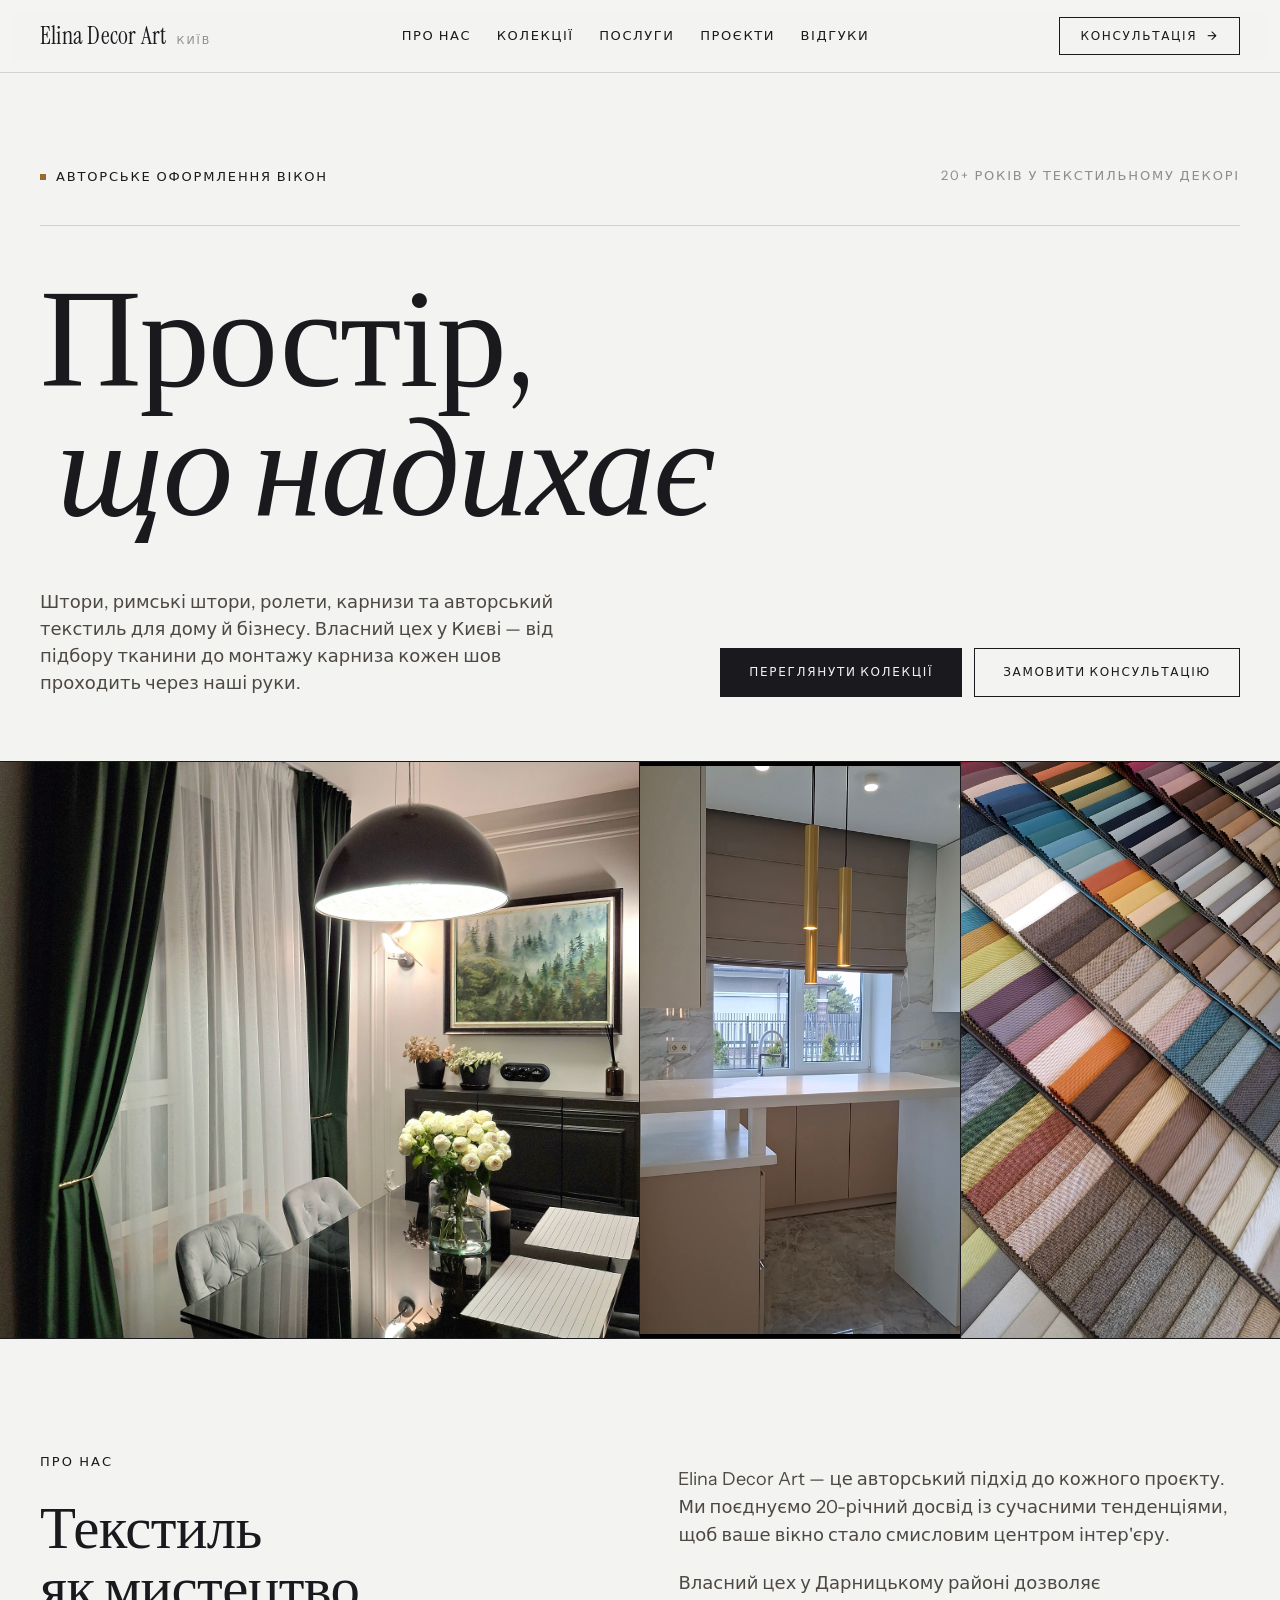
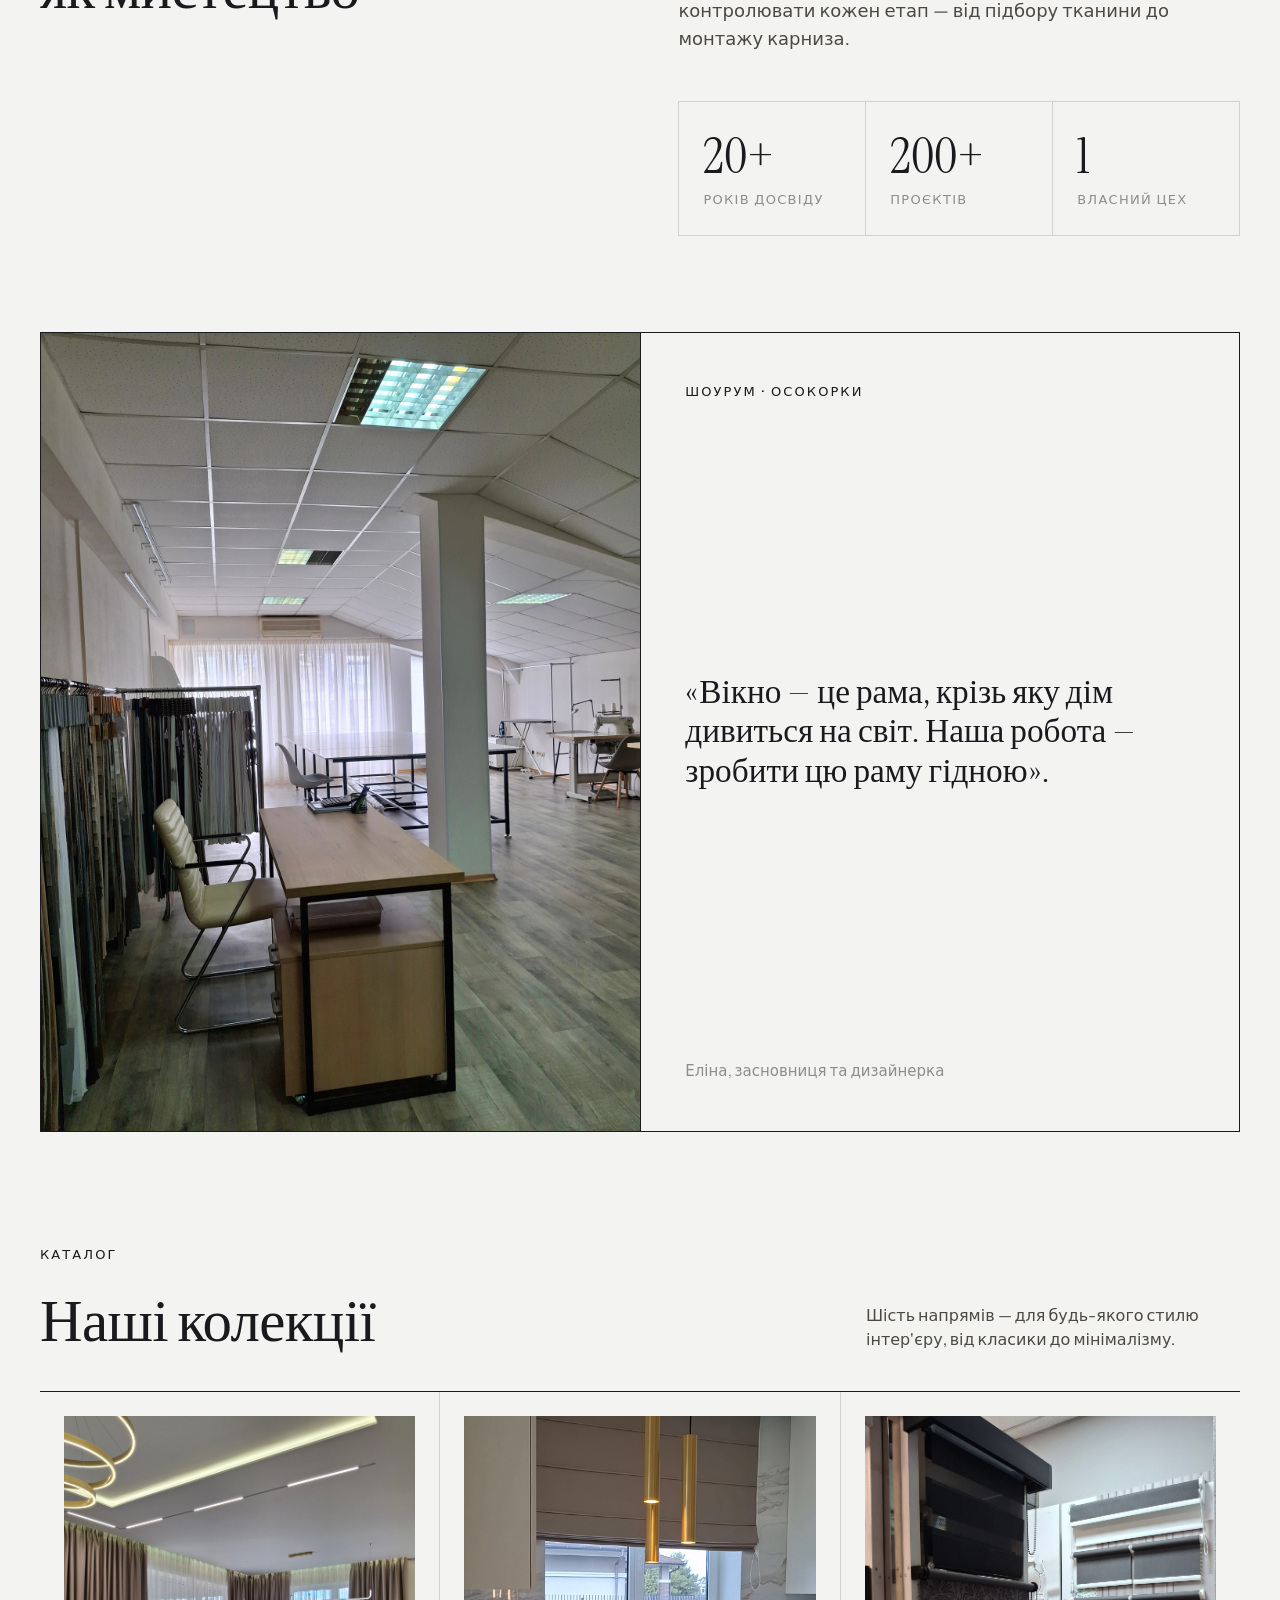
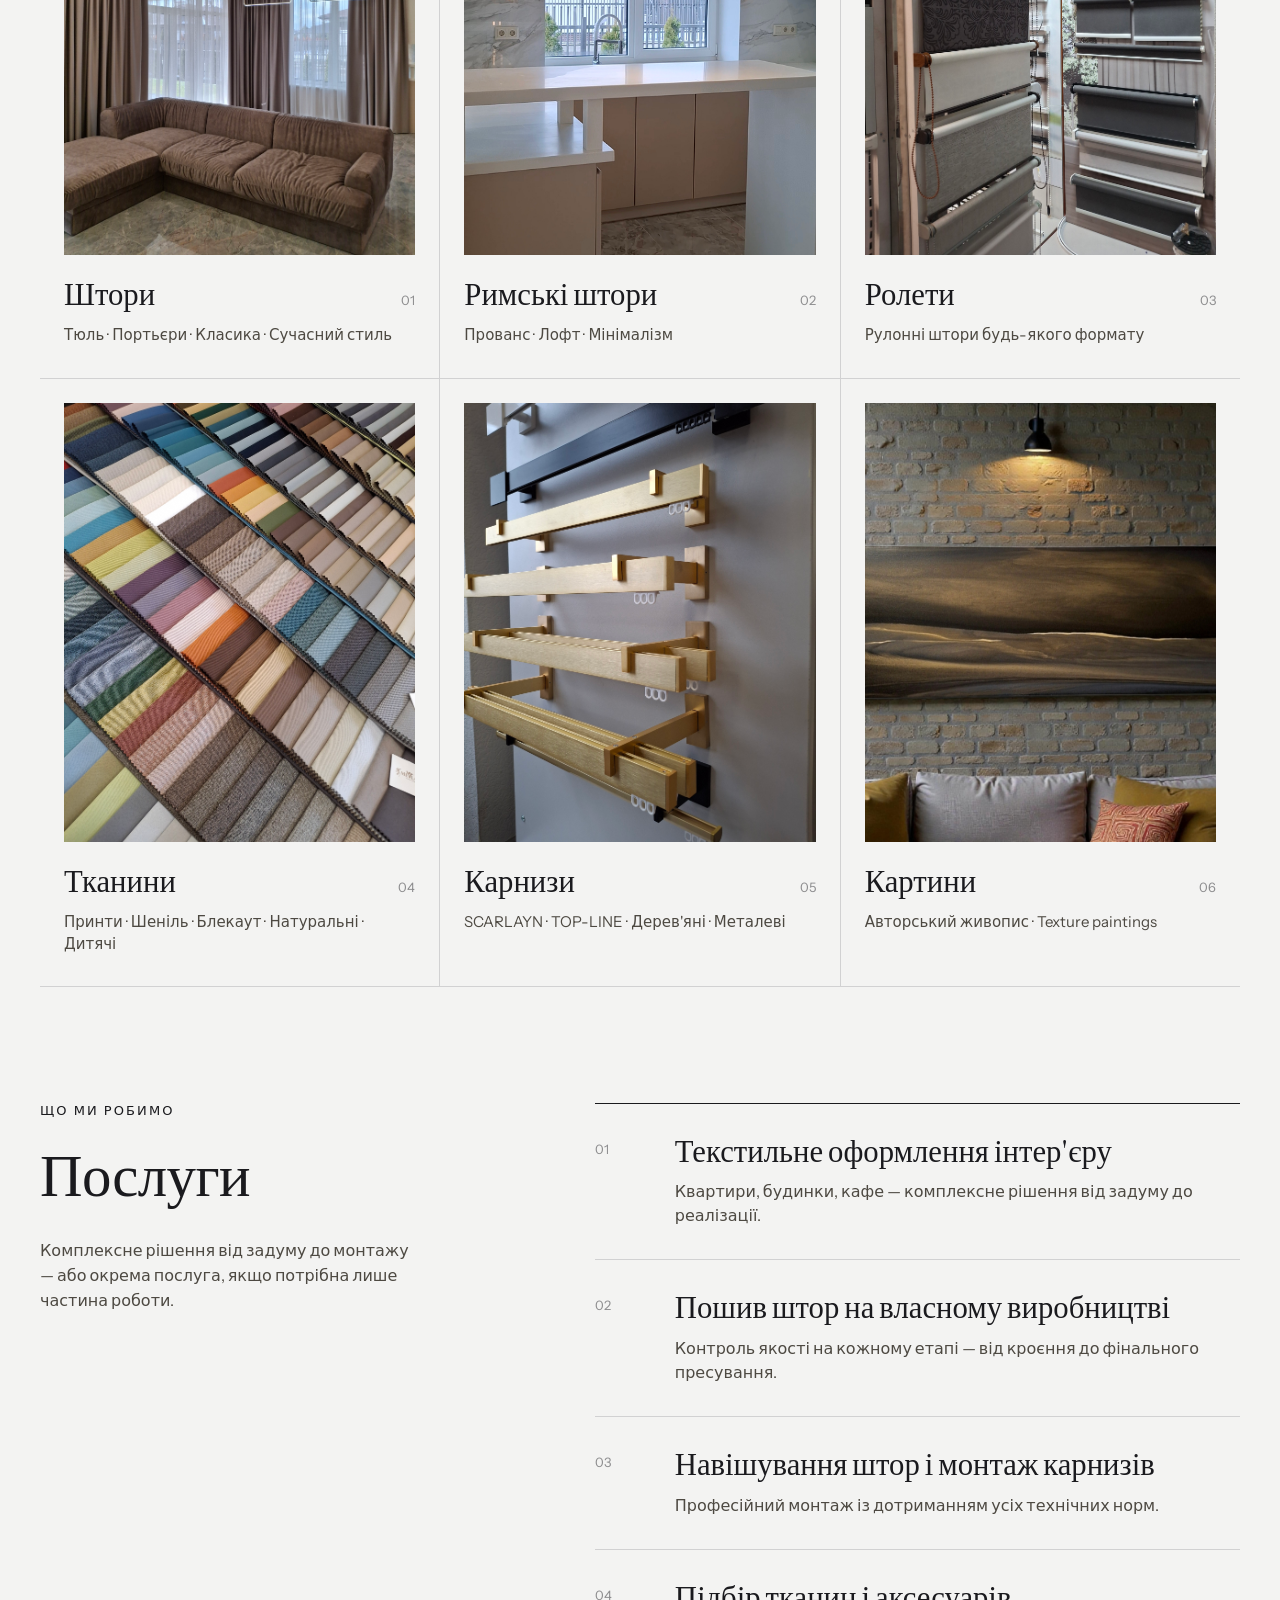
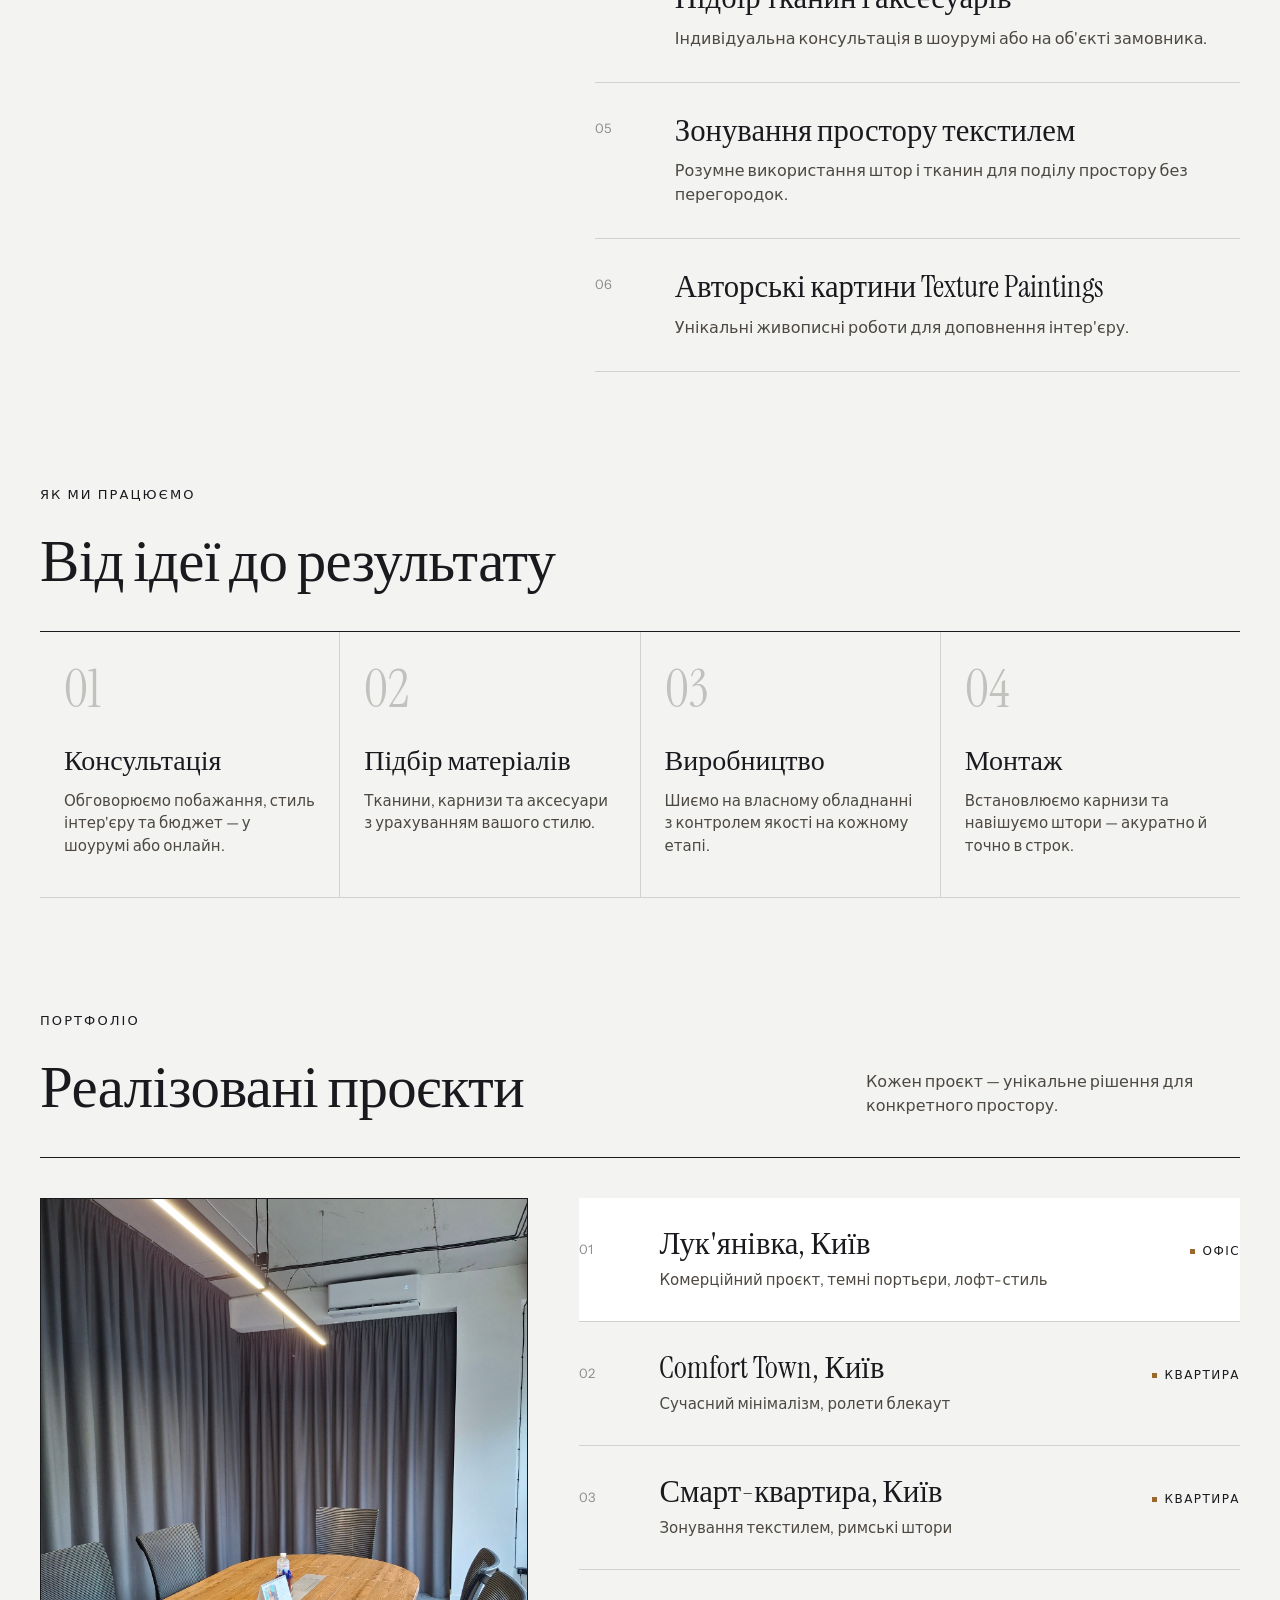
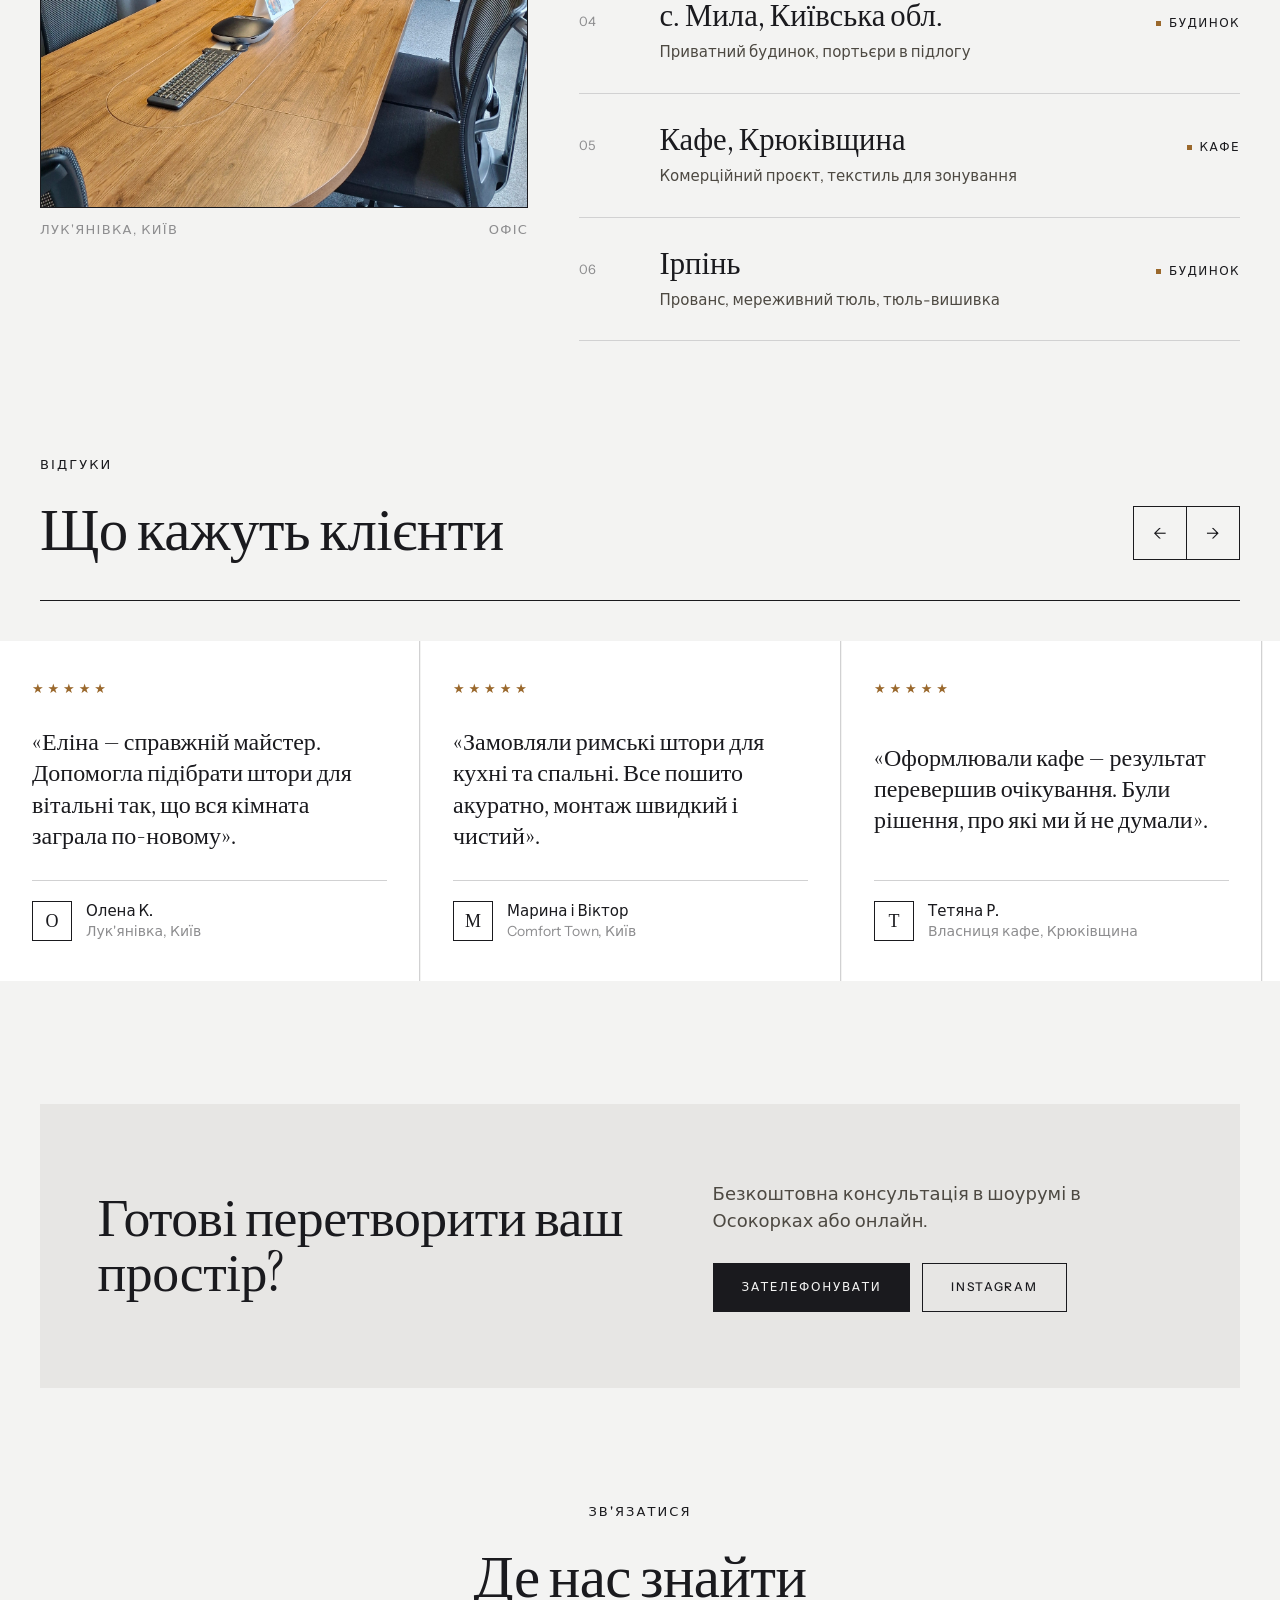
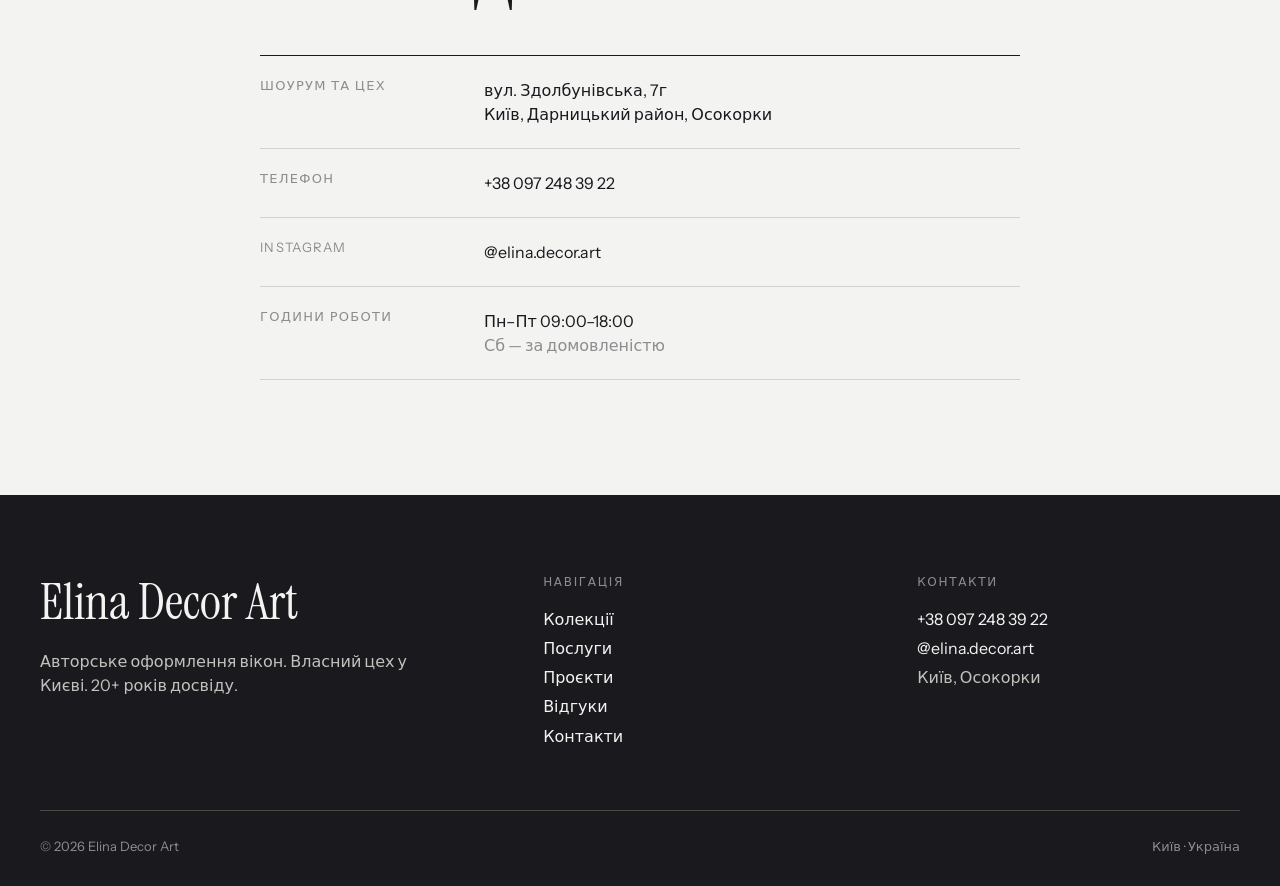
==== commit 17fc105e: "release: promote v2 to production, add custom domain infrastructure - v2 (Swiss editorial) is now th" ====
--- a/index.html
+++ b/index.html
@@ -1,542 +1,377 @@
 <!DOCTYPE html>
 <html lang="uk">
 <head>
-  <meta charset="UTF-8" />
-  <meta name="viewport" content="width=device-width, initial-scale=1.0" />
-  <title>Elina Decor Art — Авторське оформлення вікон у Києві</title>
-  <meta name="description" content="Авторське оформлення вікон. 20+ років досвіду. Карнизи, тканини, аксесуари, ролети. Власний цех у Києві, Осокорки." />
-  <meta name="keywords" content="штори Київ, карнизи, ролети, тканини, оформлення вікон, пошив штор, римські штори" />
-  <link rel="preconnect" href="https://fonts.googleapis.com" />
-  <link rel="preconnect" href="https://fonts.gstatic.com" crossorigin />
-  <link href="https://fonts.googleapis.com/css2?family=Cormorant+Garamond:ital,wght@0,300;0,400;0,500;0,600;1,300;1,400&family=Jost:wght@300;400;500&display=swap" rel="stylesheet" />
-  <link rel="stylesheet" href="style.css" />
+<meta charset="utf-8" />
+<meta name="viewport" content="width=device-width, initial-scale=1" />
+<title>Elina Decor Art — Авторське оформлення вікон у Києві</title>
+<meta name="description" content="Авторське оформлення вікон. 20+ років досвіду. Карнизи, тканини, аксесуари, ролети. Власний цех у Києві, Осокорки." />
+<meta name="keywords" content="штори Київ, карнизи, ролети, тканини, оформлення вікон, пошив штор, римські штори" />
+<link rel="preconnect" href="https://fonts.googleapis.com" />
+<link rel="preconnect" href="https://fonts.gstatic.com" crossorigin />
+<link href="https://fonts.googleapis.com/css2?family=Instrument+Sans:ital,wght@0,400;0,500;0,600;1,400&family=Instrument+Serif:ital@0;1&display=swap" rel="stylesheet" />
+<link rel="stylesheet" href="style.css" />
+
+<!-- Canonical & icons -->
+<link rel="canonical" href="https://elinadecor.kyiv.ua/" />
+<link rel="icon" type="image/svg+xml" href="/favicon.svg" />
+<meta name="theme-color" content="#f3f3f2" />
+<meta name="robots" content="index, follow" />
+
+<!-- Open Graph -->
+<meta property="og:type" content="website" />
+<meta property="og:locale" content="uk_UA" />
+<meta property="og:site_name" content="Elina Decor Art" />
+<meta property="og:url" content="https://elinadecor.kyiv.ua/" />
+<meta property="og:title" content="Elina Decor Art — Авторське оформлення вікон у Києві" />
+<meta property="og:description" content="Штори, римські штори, ролети, карнизи та авторський текстиль. Власний цех у Києві. 20+ років досвіду." />
+<meta property="og:image" content="https://elinadecor.kyiv.ua/hero.jpg" />
+<meta property="og:image:alt" content="Авторське оформлення вікон від Elina Decor Art" />
+
+<!-- Twitter -->
+<meta name="twitter:card" content="summary_large_image" />
+<meta name="twitter:title" content="Elina Decor Art — Авторське оформлення вікон у Києві" />
+<meta name="twitter:description" content="Штори, римські штори, ролети, карнизи та авторський текстиль. Власний цех у Києві. 20+ років досвіду." />
+<meta name="twitter:image" content="https://elinadecor.kyiv.ua/hero.jpg" />
+
+<!-- Local business structured data -->
+<script type="application/ld+json">
+{
+  "@context": "https://schema.org",
+  "@type": "HomeGoodsStore",
+  "name": "Elina Decor Art",
+  "description": "Авторське оформлення вікон: штори, римські штори, ролети, карнизи, тканини та авторський живопис. Власний цех у Києві.",
+  "url": "https://elinadecor.kyiv.ua/",
+  "image": "https://elinadecor.kyiv.ua/hero.jpg",
+  "telephone": "+380972483922",
+  "priceRange": "$$",
+  "address": {
+    "@type": "PostalAddress",
+    "streetAddress": "вул. Здолбунівська, 7г",
+    "addressLocality": "Київ",
+    "addressRegion": "Київська область",
+    "addressCountry": "UA"
+  },
+  "areaServed": { "@type": "City", "name": "Київ" },
+  "sameAs": ["https://www.instagram.com/elina.decor.art"],
+  "openingHoursSpecification": [{
+    "@type": "OpeningHoursSpecification",
+    "dayOfWeek": ["Monday","Tuesday","Wednesday","Thursday","Friday"],
+    "opens": "09:00",
+    "closes": "18:00"
+  }],
+  "makesOffer": [
+    { "@type": "Offer", "itemOffered": { "@type": "Service", "name": "Текстильне оформлення інтер'єру" } },
+    { "@type": "Offer", "itemOffered": { "@type": "Service", "name": "Пошив штор на власному виробництві" } },
+    { "@type": "Offer", "itemOffered": { "@type": "Service", "name": "Навішування штор і монтаж карнизів" } },
+    { "@type": "Offer", "itemOffered": { "@type": "Service", "name": "Підбір тканин і аксесуарів" } },
+    { "@type": "Offer", "itemOffered": { "@type": "Service", "name": "Зонування простору текстилем" } },
+    { "@type": "Offer", "itemOffered": { "@type": "Service", "name": "Авторські картини Texture Paintings" } }
+  ]
+}
+</script>
 </head>
 <body>
 
-<!-- ─── HEADER ─── -->
-<header class="header" id="header">
-  <div class="header__inner container">
-    <a href="#" class="logo">
-      <span class="logo__name">Elina Decor Art</span>
-      <span class="logo__tagline">Авторське оформлення вікон</span>
+<!-- ══ HEADER ══ -->
+<header class="hdr" id="hdr">
+  <div class="hdr__in">
+    <a href="#top" class="brand">
+      <span class="brand__name">Elina Decor Art</span>
+      <span class="brand__city">Київ</span>
     </a>
     <nav class="nav" id="nav">
-      <ul class="nav__list">
-        <li><a href="#categories" class="nav__link">Колекції</a></li>
-        <li><a href="#services" class="nav__link">Послуги</a></li>
-        <li><a href="#projects" class="nav__link">Проєкти</a></li>
-        <li><a href="#reviews" class="nav__link">Відгуки</a></li>
-        <li><a href="#contact" class="nav__link">Контакти</a></li>
-      </ul>
+      <a href="#about">Про нас</a>
+      <a href="#categories">Колекції</a>
+      <a href="#services">Послуги</a>
+      <a href="#projects">Проєкти</a>
+      <a href="#reviews">Відгуки</a>
     </nav>
-    <a href="https://www.instagram.com/elina.decor.art" target="_blank" rel="noopener" class="header__instagram">
-      <svg width="20" height="20" viewBox="0 0 24 24" fill="none" stroke="currentColor" stroke-width="1.5"><rect x="2" y="2" width="20" height="20" rx="5"/><circle cx="12" cy="12" r="4"/><circle cx="17.5" cy="6.5" r="0.5" fill="currentColor" stroke="none"/></svg>
-      @elina.decor.art
-    </a>
-    <button class="burger" id="burger" aria-label="Меню">
-      <span></span><span></span><span></span>
-    </button>
+    <a href="#contact" class="btn btn--out hdr__cta">Консультація <span>→</span></a>
+    <button class="burger" id="burger" aria-label="Меню" aria-expanded="false"><span></span><span></span></button>
   </div>
 </header>
 
-<!-- ─── HERO ─── -->
-<section class="hero" id="hero">
-  <div class="hero__bg">
-    <div class="hero__overlay"></div>
-    <img src="hero.jpg" alt="Елегантні штори" class="hero__img" id="heroImg" onerror="this.style.display='none'" />
-  </div>
-  <div class="hero__content container">
-    <p class="hero__eyebrow">20+ років у текстильному декорі</p>
-    <h1 class="hero__title">Простір,<br /><em>що надихає</em></h1>
-    <p class="hero__sub">Авторське оформлення вікон для вашого дому та бізнесу.<br />Власний цех · Шоурум в Осокорках · Київ</p>
-    <div class="hero__actions">
-      <a href="#categories" class="btn btn--primary">Переглянути колекції</a>
-      <a href="#contact" class="btn btn--ghost">Замовити консультацію</a>
-    </div>
-  </div>
-  <div class="hero__scroll-hint">
-    <span>Гортайте вниз</span>
-    <div class="hero__scroll-line"></div>
-  </div>
-</section>
-
-<!-- ─── INTRO ─── -->
-<section class="intro section">
-  <div class="container intro__grid">
-    <div class="intro__text">
-      <span class="label">Про нас</span>
-      <h2 class="h2">Текстиль як мистецтво</h2>
-      <p>Elina Decor Art — це авторський підхід до кожного проєкту. Ми поєднуємо 20-річний досвід із сучасними тенденціями, щоб ваше вікно стало focal point інтер'єру.</p>
-      <p>Власний цех у Дарницькому районі дозволяє нам контролювати кожен шов — від підбору тканини до монтажу карниза.</p>
-      <ul class="intro__facts">
-        <li><strong>20+</strong><span>років досвіду</span></li>
-        <li><strong>200+</strong><span>реалізованих проєктів</span></li>
-        <li><strong>1</strong><span>власний цех</span></li>
-      </ul>
-    </div>
-    <div class="intro__visual">
-      <div class="intro__img-wrap">
-        <img src="about.jpg" alt="Наш шоурум" onerror="this.parentElement.classList.add('img-placeholder')" />
-        <div class="intro__badge">
-          <svg width="16" height="16" viewBox="0 0 24 24" fill="none" stroke="currentColor" stroke-width="2"><path d="M12 2L15.09 8.26L22 9.27L17 14.14L18.18 21.02L12 17.77L5.82 21.02L7 14.14L2 9.27L8.91 8.26L12 2Z"/></svg>
-          Авторська робота
+<!-- ══ HERO ══ -->
+<section id="top" class="hero">
+  <div class="shell">
+    <div class="hero__bar">
+      <span class="hero__badge"><i class="dot"></i>Авторське оформлення вікон</span>
+      <span class="hero__meta">20+ років у текстильному декорі</span>
+    </div>
+    <h1 class="hero__h1">Простір,<br /><em>що надихає</em></h1>
+    <div class="hero__grid">
+      <p class="hero__lead">
+        Штори, римські штори, ролети, карнизи та авторський текстиль для дому й бізнесу.
+        Власний цех у Києві — від підбору тканини до монтажу карниза кожен шов проходить через наші руки.
+      </p>
+      <div class="hero__acts">
+        <a href="#categories" class="btn btn--solid">Переглянути колекції</a>
+        <a href="#contact" class="btn btn--out">Замовити консультацію</a>
+      </div>
+    </div>
+  </div>
+  <div class="hero__strip">
+    <img src="hero.jpg" alt="Елегантні штори у вітальні" />
+    <img src="cat-roman.jpg" alt="Римські штори" />
+    <img src="cat-fabric.jpg" alt="Тканини" />
+  </div>
+</section>
+
+<!-- ══ ABOUT ══ -->
+<section id="about" class="sec shell">
+  <div class="about__top">
+    <div>
+      <p class="kicker">Про нас</p>
+      <h2 class="h2">Текстиль<br />як мистецтво</h2>
+    </div>
+    <div class="about__body">
+      <p>Elina Decor Art — це авторський підхід до кожного проєкту. Ми поєднуємо 20-річний досвід із сучасними тенденціями, щоб ваше вікно стало смисловим центром інтер'єру.</p>
+      <p>Власний цех у Дарницькому районі дозволяє контролювати кожен етап — від підбору тканини до монтажу карниза.</p>
+      <div class="stats">
+        <div class="stat"><span class="stat__n">20+</span><span class="stat__c">років досвіду</span></div>
+        <div class="stat"><span class="stat__n">200+</span><span class="stat__c">проєктів</span></div>
+        <div class="stat"><span class="stat__n">1</span><span class="stat__c">власний цех</span></div>
+      </div>
+    </div>
+  </div>
+  <div class="quote-block">
+    <img src="about.jpg" alt="Шоурум Elina Decor Art" />
+    <figure class="quote-block__txt">
+      <p class="kicker">Шоурум · Осокорки</p>
+      <blockquote>«Вікно — це рама, крізь яку дім дивиться на світ. Наша робота — зробити цю раму гідною».</blockquote>
+      <figcaption>Еліна, засновниця та дизайнерка</figcaption>
+    </figure>
+  </div>
+</section>
+
+<!-- ══ CATEGORIES ══ -->
+<section id="categories" class="sec shell">
+  <div class="sec__head">
+    <div>
+      <p class="kicker">Каталог</p>
+      <h2 class="h2">Наші колекції</h2>
+    </div>
+    <p class="sec__note">Шість напрямів — для будь-якого стилю інтер'єру, від класики до мінімалізму.</p>
+  </div>
+  <div class="cats">
+    <a href="#contact" class="cat">
+      <span class="cat__media"><img src="cat-shtory.jpg" alt="Штори" /></span>
+      <span class="cat__row"><h3>Штори</h3><span class="cat__n">01</span></span>
+      <p>Тюль · Портьєри · Класика · Сучасний стиль</p>
+    </a>
+    <a href="#contact" class="cat">
+      <span class="cat__media"><img src="cat-roman.jpg" alt="Римські штори" /></span>
+      <span class="cat__row"><h3>Римські штори</h3><span class="cat__n">02</span></span>
+      <p>Прованс · Лофт · Мінімалізм</p>
+    </a>
+    <a href="#contact" class="cat">
+      <span class="cat__media"><img src="cat-rolety.jpg" alt="Ролети" /></span>
+      <span class="cat__row"><h3>Ролети</h3><span class="cat__n">03</span></span>
+      <p>Рулонні штори будь-якого формату</p>
+    </a>
+    <a href="#contact" class="cat">
+      <span class="cat__media"><img src="cat-fabric.jpg" alt="Тканини" /></span>
+      <span class="cat__row"><h3>Тканини</h3><span class="cat__n">04</span></span>
+      <p>Принти · Шеніль · Блекаут · Натуральні · Дитячі</p>
+    </a>
+    <a href="#contact" class="cat">
+      <span class="cat__media"><img src="cat-karnyz.jpg" alt="Карнизи" /></span>
+      <span class="cat__row"><h3>Карнизи</h3><span class="cat__n">05</span></span>
+      <p>SCARLAYN · TOP-LINE · Дерев'яні · Металеві</p>
+    </a>
+    <a href="#contact" class="cat">
+      <span class="cat__media"><img src="cat-paintings.jpg" alt="Картини" /></span>
+      <span class="cat__row"><h3>Картини</h3><span class="cat__n">06</span></span>
+      <p>Авторський живопис · Texture paintings</p>
+    </a>
+  </div>
+</section>
+
+<!-- ══ SERVICES ══ -->
+<section id="services" class="sec shell">
+  <div class="svc">
+    <aside class="svc__aside">
+      <p class="kicker">Що ми робимо</p>
+      <h2 class="h2">Послуги</h2>
+      <p class="svc__note">Комплексне рішення від задуму до монтажу — або окрема послуга, якщо потрібна лише частина роботи.</p>
+    </aside>
+    <ol class="svc__list">
+      <li><span class="svc__n">01</span><div><h3>Текстильне оформлення інтер'єру</h3><p>Квартири, будинки, кафе — комплексне рішення від задуму до реалізації.</p></div></li>
+      <li><span class="svc__n">02</span><div><h3>Пошив штор на власному виробництві</h3><p>Контроль якості на кожному етапі — від кроєння до фінального пресування.</p></div></li>
+      <li><span class="svc__n">03</span><div><h3>Навішування штор і монтаж карнизів</h3><p>Професійний монтаж із дотриманням усіх технічних норм.</p></div></li>
+      <li><span class="svc__n">04</span><div><h3>Підбір тканин і аксесуарів</h3><p>Індивідуальна консультація в шоурумі або на об'єкті замовника.</p></div></li>
+      <li><span class="svc__n">05</span><div><h3>Зонування простору текстилем</h3><p>Розумне використання штор і тканин для поділу простору без перегородок.</p></div></li>
+      <li><span class="svc__n">06</span><div><h3>Авторські картини Texture Paintings</h3><p>Унікальні живописні роботи для доповнення інтер'єру.</p></div></li>
+    </ol>
+  </div>
+</section>
+
+<!-- ══ PROCESS ══ -->
+<section class="sec shell">
+  <div class="sec__head sec__head--plain">
+    <div>
+      <p class="kicker">Як ми працюємо</p>
+      <h2 class="h2">Від ідеї до результату</h2>
+    </div>
+  </div>
+  <div class="steps">
+    <div class="step"><span class="step__n">01</span><h3>Консультація</h3><p>Обговорюємо побажання, стиль інтер'єру та бюджет — у шоурумі або онлайн.</p></div>
+    <div class="step"><span class="step__n">02</span><h3>Підбір матеріалів</h3><p>Тканини, карнизи та аксесуари з урахуванням вашого стилю.</p></div>
+    <div class="step"><span class="step__n">03</span><h3>Виробництво</h3><p>Шиємо на власному обладнанні з контролем якості на кожному етапі.</p></div>
+    <div class="step"><span class="step__n">04</span><h3>Монтаж</h3><p>Встановлюємо карнизи та навішуємо штори — акуратно й точно в строк.</p></div>
+  </div>
+</section>
+
+<!-- ══ PROJECTS ══ -->
+<section id="projects" class="sec shell">
+  <div class="sec__head">
+    <div>
+      <p class="kicker">Портфоліо</p>
+      <h2 class="h2">Реалізовані проєкти</h2>
+    </div>
+    <p class="sec__note">Кожен проєкт — унікальне рішення для конкретного простору.</p>
+  </div>
+  <div class="prj">
+    <div class="prj__preview">
+      <div class="prj__frame">
+        <img src="proj-lukyanivka.jpg" alt="Офіс, Лук'янівка" id="prjImg" />
+      </div>
+      <div class="prj__cap">
+        <span id="prjTitle">Лук'янівка, Київ</span>
+        <span id="prjTag">Офіс</span>
+      </div>
+    </div>
+    <div class="prj__list" id="prjList">
+      <div class="prj__item is-active" data-img="proj-lukyanivka.jpg" data-title="Лук'янівка, Київ" data-tag="Офіс">
+        <span class="prj__n">01</span>
+        <div><h3>Лук'янівка, Київ</h3><p>Комерційний проєкт, темні портьєри, лофт-стиль</p></div>
+        <span class="prj__tag"><i class="dot"></i>Офіс</span>
+      </div>
+      <div class="prj__item" data-img="proj-comfort-town.jpg" data-title="Comfort Town, Київ" data-tag="Квартира">
+        <span class="prj__n">02</span>
+        <div><h3>Comfort Town, Київ</h3><p>Сучасний мінімалізм, ролети блекаут</p></div>
+        <span class="prj__tag"><i class="dot"></i>Квартира</span>
+      </div>
+      <div class="prj__item" data-img="proj-smart.jpg" data-title="Смарт-квартира, Київ" data-tag="Квартира">
+        <span class="prj__n">03</span>
+        <div><h3>Смарт-квартира, Київ</h3><p>Зонування текстилем, римські штори</p></div>
+        <span class="prj__tag"><i class="dot"></i>Квартира</span>
+      </div>
+      <div class="prj__item" data-img="proj-myla.jpg" data-title="с. Мила, Київська обл." data-tag="Будинок">
+        <span class="prj__n">04</span>
+        <div><h3>с. Мила, Київська обл.</h3><p>Приватний будинок, портьєри в підлогу</p></div>
+        <span class="prj__tag"><i class="dot"></i>Будинок</span>
+      </div>
+      <div class="prj__item" data-img="proj-cafe.jpg" data-title="Кафе, Крюківщина" data-tag="Кафе">
+        <span class="prj__n">05</span>
+        <div><h3>Кафе, Крюківщина</h3><p>Комерційний проєкт, текстиль для зонування</p></div>
+        <span class="prj__tag"><i class="dot"></i>Кафе</span>
+      </div>
+      <div class="prj__item" data-img="proj-irpin.jpg" data-title="Ірпінь" data-tag="Будинок">
+        <span class="prj__n">06</span>
+        <div><h3>Ірпінь</h3><p>Прованс, мереживний тюль, тюль-вишивка</p></div>
+        <span class="prj__tag"><i class="dot"></i>Будинок</span>
+      </div>
+    </div>
+  </div>
+</section>
+
+<!-- ══ REVIEWS ══ -->
+<section id="reviews" class="sec sec--rail">
+  <div class="shell">
+    <div class="sec__head">
+      <div>
+        <p class="kicker">Відгуки</p>
+        <h2 class="h2">Що кажуть клієнти</h2>
+      </div>
+      <div class="rail__ctrl">
+        <button id="railPrev" aria-label="Назад">←</button>
+        <button id="railNext" aria-label="Вперед">→</button>
+      </div>
+    </div>
+  </div>
+  <div class="rail" id="rail">
+    <figure class="rev">
+      <div class="rev__stars">★★★★★</div>
+      <blockquote>«Еліна — справжній майстер. Допомогла підібрати штори для вітальні так, що вся кімната заграла по-новому».</blockquote>
+      <figcaption><span class="rev__ini">О</span><span><b>Олена К.</b><i>Лук'янівка, Київ</i></span></figcaption>
+    </figure>
+    <figure class="rev">
+      <div class="rev__stars">★★★★★</div>
+      <blockquote>«Замовляли римські штори для кухні та спальні. Все пошито акуратно, монтаж швидкий і чистий».</blockquote>
+      <figcaption><span class="rev__ini">М</span><span><b>Марина і Віктор</b><i>Comfort Town, Київ</i></span></figcaption>
+    </figure>
+    <figure class="rev">
+      <div class="rev__stars">★★★★★</div>
+      <blockquote>«Оформлювали кафе — результат перевершив очікування. Були рішення, про які ми й не думали».</blockquote>
+      <figcaption><span class="rev__ini">Т</span><span><b>Тетяна Р.</b><i>Власниця кафе, Крюківщина</i></span></figcaption>
+    </figure>
+    <figure class="rev">
+      <div class="rev__stars">★★★★★</div>
+      <blockquote>«У будинку зробили повне оформлення вікон — 8 кімнат. Усе в строк і в бюджеті».</blockquote>
+      <figcaption><span class="rev__ini">С</span><span><b>Сергій Н.</b><i>с. Мила, Київська обл.</i></span></figcaption>
+    </figure>
+    <figure class="rev">
+      <div class="rev__stars">★★★★★</div>
+      <blockquote>«Купили картину — texture painting. Вона стала окрасою нашої вітальні».</blockquote>
+      <figcaption><span class="rev__ini">І</span><span><b>Інна Д.</b><i>Київ</i></span></figcaption>
+    </figure>
+  </div>
+</section>
+
+<!-- ══ CTA ══ -->
+<section class="sec shell">
+  <div class="cta">
+    <h2 class="h2">Готові перетворити ваш простір?</h2>
+    <div>
+      <p>Безкоштовна консультація в шоурумі в Осокорках або онлайн.</p>
+      <div class="cta__acts">
+        <a href="tel:+380972483922" class="btn btn--solid">Зателефонувати</a>
+        <a href="https://www.instagram.com/elina.decor.art" target="_blank" rel="noopener" class="btn btn--out">Instagram</a>
+      </div>
+    </div>
+  </div>
+</section>
+
+<!-- ══ CONTACT ══ -->
+<section id="contact" class="sec shell">
+  <div class="ct ct--center">
+    <p class="kicker">Зв'язатися</p>
+    <h2 class="h2">Де нас знайти</h2>
+    <dl class="ct__dl">
+      <div><dt>Шоурум та цех</dt><dd>вул. Здолбунівська, 7г<br />Київ, Дарницький район, Осокорки</dd></div>
+      <div><dt>Телефон</dt><dd><a href="tel:+380972483922">+38 097 248 39 22</a></dd></div>
+      <div><dt>Instagram</dt><dd><a href="https://www.instagram.com/elina.decor.art" target="_blank" rel="noopener">@elina.decor.art</a></dd></div>
+      <div><dt>Години роботи</dt><dd>Пн–Пт 09:00–18:00<br /><span class="muted">Сб — за домовленістю</span></dd></div>
+    </dl>
+  </div>
+</section>
+
+<!-- ══ FOOTER ══ -->
+<footer class="ftr">
+  <div class="shell">
+    <div class="ftr__top">
+      <div>
+        <div class="ftr__logo">Elina Decor Art</div>
+        <p>Авторське оформлення вікон. Власний цех у Києві. 20+ років досвіду.</p>
+      </div>
+      <div>
+        <div class="ftr__k">Навігація</div>
+        <nav class="ftr__nav">
+          <a href="#categories">Колекції</a><a href="#services">Послуги</a>
+          <a href="#projects">Проєкти</a><a href="#reviews">Відгуки</a><a href="#contact">Контакти</a>
+        </nav>
+      </div>
+      <div>
+        <div class="ftr__k">Контакти</div>
+        <div class="ftr__nav">
+          <a href="tel:+380972483922">+38 097 248 39 22</a>
+          <a href="https://www.instagram.com/elina.decor.art" target="_blank" rel="noopener">@elina.decor.art</a>
+          <span>Київ, Осокорки</span>
         </div>
       </div>
     </div>
-  </div>
-</section>
-
-<!-- ─── CATEGORIES ─── -->
-<section class="categories section section--sand" id="categories">
-  <div class="container">
-    <div class="section-header">
-      <span class="label">Каталог</span>
-      <h2 class="h2">Наші колекції</h2>
-      <p class="section-header__sub">Широкий асортимент для будь-якого стилю інтер'єру</p>
-    </div>
-    <div class="categories__grid">
-
-      <!-- Col 1: tall card (row-span 2) -->
-      <article class="cat-card cat-card--large">
-        <div class="cat-card__img-wrap">
-          <img src="cat-shtory.jpg" alt="Штори" onerror="this.parentElement.classList.add('img-placeholder')" />
-          <div class="cat-card__overlay"></div>
-        </div>
-        <div class="cat-card__body">
-          <h3 class="cat-card__title">Штори</h3>
-          <p class="cat-card__sub">Тюль · Портьєри · Класика · Сучасний стиль</p>
-          <a href="#contact" class="cat-card__link">Замовити <span>→</span></a>
-        </div>
-      </article>
-
-      <!-- Col 2 row 1 -->
-      <article class="cat-card">
-        <div class="cat-card__img-wrap">
-          <img src="cat-roman.jpg" alt="Римські штори" onerror="this.parentElement.classList.add('img-placeholder')" />
-          <div class="cat-card__overlay"></div>
-        </div>
-        <div class="cat-card__body">
-          <h3 class="cat-card__title">Римські штори</h3>
-          <p class="cat-card__sub">Прованс · Лофт · Мінімалізм</p>
-          <a href="#contact" class="cat-card__link">Замовити <span>→</span></a>
-        </div>
-      </article>
-
-      <!-- Col 3: tall card (row-span 2) -->
-      <article class="cat-card cat-card--large-right">
-        <div class="cat-card__img-wrap">
-          <img src="cat-rolety.jpg" alt="Ролети" onerror="this.parentElement.classList.add('img-placeholder')" />
-          <div class="cat-card__overlay"></div>
-        </div>
-        <div class="cat-card__body">
-          <h3 class="cat-card__title">Ролети</h3>
-          <p class="cat-card__sub">Рулонні штори будь-якого формату</p>
-          <a href="#contact" class="cat-card__link">Замовити <span>→</span></a>
-        </div>
-      </article>
-
-      <!-- Col 2 row 2 -->
-      <article class="cat-card">
-        <div class="cat-card__img-wrap">
-          <img src="cat-fabric.jpg" alt="Тканини" onerror="this.parentElement.classList.add('img-placeholder')" />
-          <div class="cat-card__overlay"></div>
-        </div>
-        <div class="cat-card__body">
-          <h3 class="cat-card__title">Тканини</h3>
-          <p class="cat-card__sub">Принти · Шеніль · Блекаут · Натуральні · Дитячі</p>
-          <a href="#contact" class="cat-card__link">Замовити <span>→</span></a>
-        </div>
-      </article>
-
-      <!-- Row 3 full width — 2 cards -->
-      <article class="cat-card">
-        <div class="cat-card__img-wrap">
-          <img src="cat-karnyz.jpg" alt="Карнизи" onerror="this.parentElement.classList.add('img-placeholder')" />
-          <div class="cat-card__overlay"></div>
-        </div>
-        <div class="cat-card__body">
-          <h3 class="cat-card__title">Карнизи</h3>
-          <p class="cat-card__sub">SCARLAYN · TOP-LINE · Дерев'яні · Металеві</p>
-          <a href="#contact" class="cat-card__link">Замовити <span>→</span></a>
-        </div>
-      </article>
-
-      <article class="cat-card">
-        <div class="cat-card__img-wrap">
-          <img src="cat-paintings.jpg" alt="Картини" onerror="this.parentElement.classList.add('img-placeholder')" />
-          <div class="cat-card__overlay"></div>
-        </div>
-        <div class="cat-card__body">
-          <h3 class="cat-card__title">Картини</h3>
-          <p class="cat-card__sub">Авторський живопис · Texture paintings</p>
-          <a href="#contact" class="cat-card__link">Замовити <span>→</span></a>
-        </div>
-      </article>
-
-    </div>
-  </div>
-</section>
-
-<!-- ─── SERVICES ─── -->
-<section class="services section" id="services">
-  <div class="container">
-    <div class="section-header">
-      <span class="label">Що ми робимо</span>
-      <h2 class="h2">Послуги</h2>
-    </div>
-    <div class="services__grid">
-      <div class="service-item">
-        <div class="service-item__icon">
-          <svg width="28" height="28" viewBox="0 0 24 24" fill="none" stroke="currentColor" stroke-width="1.5"><path d="M3 9l9-7 9 7v11a2 2 0 01-2 2H5a2 2 0 01-2-2z"/><polyline points="9 22 9 12 15 12 15 22"/></svg>
-        </div>
-        <h3>Текстильне оформлення інтер'єру</h3>
-        <p>Квартири, будинки, кафе — комплексне рішення від задуму до реалізації</p>
-      </div>
-      <div class="service-item">
-        <div class="service-item__icon">
-          <svg width="28" height="28" viewBox="0 0 24 24" fill="none" stroke="currentColor" stroke-width="1.5"><path d="M14.7 6.3a1 1 0 000 1.4l1.6 1.6a1 1 0 001.4 0l3.77-3.77a6 6 0 01-7.94 7.94l-6.91 6.91a2.12 2.12 0 01-3-3l6.91-6.91a6 6 0 017.94-7.94l-3.76 3.76z"/></svg>
-        </div>
-        <h3>Пошив штор на власному виробництві</h3>
-        <p>Контроль якості на кожному етапі — від кроєння до фінального пресування</p>
-      </div>
-      <div class="service-item">
-        <div class="service-item__icon">
-          <svg width="28" height="28" viewBox="0 0 24 24" fill="none" stroke="currentColor" stroke-width="1.5"><line x1="12" y1="2" x2="12" y2="6"/><line x1="12" y1="18" x2="12" y2="22"/><path d="M4.93 4.93l2.83 2.83M16.24 16.24l2.83 2.83M2 12h4M18 12h4M4.93 19.07l2.83-2.83M16.24 7.76l2.83-2.83"/></svg>
-        </div>
-        <h3>Навішування штор</h3>
-        <p>Професійний монтаж карнизів і штор із дотриманням усіх технічних норм</p>
-      </div>
-      <div class="service-item">
-        <div class="service-item__icon">
-          <svg width="28" height="28" viewBox="0 0 24 24" fill="none" stroke="currentColor" stroke-width="1.5"><circle cx="12" cy="12" r="10"/><path d="M12 8v4l3 3"/></svg>
-        </div>
-        <h3>Підбір тканин і аксесуарів</h3>
-        <p>Індивідуальна консультація в шоурумі або на об'єкті замовника</p>
-      </div>
-      <div class="service-item">
-        <div class="service-item__icon">
-          <svg width="28" height="28" viewBox="0 0 24 24" fill="none" stroke="currentColor" stroke-width="1.5"><rect x="3" y="3" width="18" height="18" rx="2"/><path d="M3 9h18M9 21V9"/></svg>
-        </div>
-        <h3>Зонування простору текстилем</h3>
-        <p>Розумне використання штор і тканин для поділу простору без перегородок</p>
-      </div>
-      <div class="service-item">
-        <div class="service-item__icon">
-          <svg width="28" height="28" viewBox="0 0 24 24" fill="none" stroke="currentColor" stroke-width="1.5"><path d="M12 2l3.09 6.26L22 9.27l-5 4.87 1.18 6.88L12 17.77l-6.18 3.25L7 14.14 2 9.27l6.91-1.01L12 2z"/></svg>
-        </div>
-        <h3>Авторські картини Texture Paintings</h3>
-        <p>Унікальні живописні роботи для доповнення інтер'єру</p>
-      </div>
-    </div>
-  </div>
-</section>
-
-<!-- ─── PROCESS ─── -->
-<section class="process section section--dark">
-  <div class="container">
-    <div class="section-header section-header--light">
-      <span class="label label--light">Як ми працюємо</span>
-      <h2 class="h2 h2--light">Від ідеї до результату</h2>
-    </div>
-    <div class="process__steps">
-      <div class="process__step">
-        <div class="process__num">01</div>
-        <h3>Консультація</h3>
-        <p>Обговорюємо ваші побажання, стиль інтер'єру та бюджет — в шоурумі або онлайн</p>
-      </div>
-      <div class="process__connector"></div>
-      <div class="process__step">
-        <div class="process__num">02</div>
-        <h3>Підбір матеріалів</h3>
-        <p>Підбираємо тканини, карнизи та аксесуари з урахуванням вашого стилю</p>
-      </div>
-      <div class="process__connector"></div>
-      <div class="process__step">
-        <div class="process__num">03</div>
-        <h3>Виробництво</h3>
-        <p>Шиємо на власному обладнанні з контролем якості на кожному етапі</p>
-      </div>
-      <div class="process__connector"></div>
-      <div class="process__step">
-        <div class="process__num">04</div>
-        <h3>Монтаж</h3>
-        <p>Встановлюємо карнизи та навішуємо штори — акуратно й точно в строк</p>
-      </div>
-    </div>
-  </div>
-</section>
-
-<!-- ─── PROJECTS ─── -->
-<section class="projects section section--sand" id="projects">
-  <div class="container">
-    <div class="section-header">
-      <span class="label">Портфоліо</span>
-      <h2 class="h2">Реалізовані проєкти</h2>
-      <p class="section-header__sub">Кожен проєкт — унікальне рішення для конкретного простору</p>
-    </div>
-    <div class="projects__filter" id="projectsFilter">
-      <button class="filter-btn active" data-filter="all">Всі</button>
-      <button class="filter-btn" data-filter="apartment">Квартири</button>
-      <button class="filter-btn" data-filter="house">Будинки</button>
-      <button class="filter-btn" data-filter="commercial">Комерційні</button>
-    </div>
-    <div class="projects__grid" id="projectsGrid">
-
-      <article class="project-card" data-category="apartment">
-        <div class="project-card__img">
-          <img src="proj-lukyanivka.jpg" alt="Проєкт Лук'янівка" onerror="this.parentElement.classList.add('img-placeholder')" />
-          <div class="project-card__hover">
-            <span>Переглянути</span>
-          </div>
-        </div>
-        <div class="project-card__info">
-          <span class="project-card__tag">Квартира</span>
-          <h3>Лук'янівка, Київ</h3>
-          <p>Класичний стиль, портьєри з оксамиту</p>
-        </div>
-      </article>
-
-      <article class="project-card" data-category="apartment">
-        <div class="project-card__img">
-          <img src="proj-comfort-town.jpg" alt="Проєкт Comfort Town" onerror="this.parentElement.classList.add('img-placeholder')" />
-          <div class="project-card__hover">
-            <span>Переглянути</span>
-          </div>
-        </div>
-        <div class="project-card__info">
-          <span class="project-card__tag">Квартира</span>
-          <h3>Comfort Town, Київ</h3>
-          <p>Сучасний мінімалізм, ролети блекаут</p>
-        </div>
-      </article>
-
-      <article class="project-card" data-category="apartment">
-        <div class="project-card__img">
-          <img src="proj-smart.jpg" alt="Смарт-квартира" onerror="this.parentElement.classList.add('img-placeholder')" />
-          <div class="project-card__hover">
-            <span>Переглянути</span>
-          </div>
-        </div>
-        <div class="project-card__info">
-          <span class="project-card__tag">Квартира</span>
-          <h3>Смарт-квартира, Київ</h3>
-          <p>Зонування текстилем, римські штори</p>
-        </div>
-      </article>
-
-      <article class="project-card" data-category="house">
-        <div class="project-card__img">
-          <img src="proj-myla.jpg" alt="Будинок с. Мила" onerror="this.parentElement.classList.add('img-placeholder')" />
-          <div class="project-card__hover">
-            <span>Переглянути</span>
-          </div>
-        </div>
-        <div class="project-card__info">
-          <span class="project-card__tag">Будинок</span>
-          <h3>с. Мила, Київська обл.</h3>
-          <p>Приватний будинок, портьєри на підлогу</p>
-        </div>
-      </article>
-
-      <article class="project-card" data-category="commercial">
-        <div class="project-card__img">
-          <img src="proj-cafe.jpg" alt="Кафе Крюківщина" onerror="this.parentElement.classList.add('img-placeholder')" />
-          <div class="project-card__hover">
-            <span>Переглянути</span>
-          </div>
-        </div>
-        <div class="project-card__info">
-          <span class="project-card__tag">Кафе</span>
-          <h3>Кафе, Крюківщина</h3>
-          <p>Комерційний проєкт, текстиль для зонування</p>
-        </div>
-      </article>
-
-      <article class="project-card" data-category="house">
-        <div class="project-card__img">
-          <img src="proj-irpin.jpg" alt="Ірпінь, прованс" onerror="this.parentElement.classList.add('img-placeholder')" />
-          <div class="project-card__hover">
-            <span>Переглянути</span>
-          </div>
-        </div>
-        <div class="project-card__info">
-          <span class="project-card__tag">Будинок</span>
-          <h3>Ірпінь</h3>
-          <p>Прованс-стиль, мереживний тюль, тиле-вишивка</p>
-        </div>
-      </article>
-
-    </div>
-  </div>
-</section>
-
-<!-- ─── REVIEWS ─── -->
-<section class="reviews section" id="reviews">
-  <div class="container">
-    <div class="section-header">
-      <span class="label">Відгуки</span>
-      <h2 class="h2">Що кажуть клієнти</h2>
-    </div>
-    <div class="reviews__track-wrap">
-      <div class="reviews__track" id="reviewsTrack">
-
-        <article class="review-card">
-          <div class="review-card__stars">★★★★★</div>
-          <p class="review-card__text">«Еліна — справжній майстер своєї справи. Допомогла підібрати штори для вітальні так, що вся кімната заграла по-новому. Рекомендую від душі!»</p>
-          <div class="review-card__author">
-            <div class="review-card__avatar">О</div>
-            <div>
-              <strong>Олена К.</strong>
-              <span>Лук'янівка, Київ</span>
-            </div>
-          </div>
-        </article>
-
-        <article class="review-card">
-          <div class="review-card__stars">★★★★★</div>
-          <p class="review-card__text">«Замовляли римські штори для кухні та спальні. Все пошито акуратно, монтаж зробили швидко й чисто. Дуже задоволені результатом!»</p>
-          <div class="review-card__author">
-            <div class="review-card__avatar">М</div>
-            <div>
-              <strong>Марина і Віктор</strong>
-              <span>Comfort Town, Київ</span>
-            </div>
-          </div>
-        </article>
-
-        <article class="review-card">
-          <div class="review-card__stars">★★★★★</div>
-          <p class="review-card__text">«Оформлювали кафе — результат перевершив очікування. Еліна врахувала всі наші побажання та пропонувала рішення, про які ми й не думали.»</p>
-          <div class="review-card__author">
-            <div class="review-card__avatar">Т</div>
-            <div>
-              <strong>Тетяна Р.</strong>
-              <span>Власниця кафе, Крюківщина</span>
-            </div>
-          </div>
-        </article>
-
-        <article class="review-card">
-          <div class="review-card__stars">★★★★★</div>
-          <p class="review-card__text">«В будинку зробили повне оформлення вікон — це було 8 кімнат. Еліна впоралася ідеально, все в строк та у бюджеті. Будемо звертатися ще!»</p>
-          <div class="review-card__author">
-            <div class="review-card__avatar">С</div>
-            <div>
-              <strong>Сергій Н.</strong>
-              <span>с. Мила, Київська обл.</span>
-            </div>
-          </div>
-        </article>
-
-        <article class="review-card">
-          <div class="review-card__stars">★★★★★</div>
-          <p class="review-card__text">«Купили в Еліни картину — texture painting. Вона стала справжньою окрасою нашої вітальні. Дуже рекомендую авторські роботи!»</p>
-          <div class="review-card__author">
-            <div class="review-card__avatar">І</div>
-            <div>
-              <strong>Інна Д.</strong>
-              <span>Київ</span>
-            </div>
-          </div>
-        </article>
-
-      </div>
-      <div class="reviews__controls">
-        <button class="reviews__btn" id="reviewsPrev" aria-label="Попередній">←</button>
-        <div class="reviews__dots" id="reviewsDots"></div>
-        <button class="reviews__btn" id="reviewsNext" aria-label="Наступний">→</button>
-      </div>
-    </div>
-  </div>
-</section>
-
-<!-- ─── CTA BAND ─── -->
-<section class="cta-band">
-  <div class="container cta-band__inner">
-    <div class="cta-band__text">
-      <h2>Готові перетворити ваш простір?</h2>
-      <p>Запишіться на безкоштовну консультацію в шоурумі або онлайн</p>
-    </div>
-    <div class="cta-band__actions">
-      <a href="tel:+380972483922" class="btn btn--primary">Зателефонувати</a>
-      <a href="https://www.instagram.com/elina.decor.art" target="_blank" rel="noopener" class="btn btn--ghost-dark">Instagram</a>
-    </div>
-  </div>
-</section>
-
-<!-- ─── CONTACT ─── -->
-<section class="contact section" id="contact">
-  <div class="container">
-    <div class="section-header">
-      <span class="label">Зв'язатися</span>
-      <h2 class="h2">Де нас знайти</h2>
-      <p class="section-header__sub">Завітайте до шоуруму або зателефонуйте — з радістю проконсультуємо</p>
-    </div>
-    <ul class="contact__list contact__list--center">
-      <li>
-        <svg width="20" height="20" viewBox="0 0 24 24" fill="none" stroke="currentColor" stroke-width="1.5"><path d="M21 10c0 7-9 13-9 13s-9-6-9-13a9 9 0 0118 0z"/><circle cx="12" cy="10" r="3"/></svg>
-        <div>
-          <strong>Шоурум та цех</strong>
-          <span>вул. Здолбунівська, 7г<br/>Київ, Дарницький район, Осокорки</span>
-        </div>
-      </li>
-      <li>
-        <svg width="20" height="20" viewBox="0 0 24 24" fill="none" stroke="currentColor" stroke-width="1.5"><path d="M22 16.92v3a2 2 0 01-2.18 2 19.79 19.79 0 01-8.63-3.07A19.5 19.5 0 013.07 9.81 19.79 19.79 0 01.22 1.18 2 2 0 012.18 0h3a2 2 0 012 1.72c.127.96.361 1.903.7 2.81a2 2 0 01-.45 2.11L6.91 7.91a16 16 0 006.12 6.12l1.27-1.27a2 2 0 012.11-.45c.907.339 1.85.573 2.81.7A2 2 0 0122 16.92z"/></svg>
-        <div>
-          <strong>Телефон</strong>
-          <a href="tel:+380972483922">+38 097 248 39 22</a>
-        </div>
-      </li>
-      <li>
-        <svg width="20" height="20" viewBox="0 0 24 24" fill="none" stroke="currentColor" stroke-width="1.5"><rect x="2" y="2" width="20" height="20" rx="5"/><circle cx="12" cy="12" r="4"/><circle cx="17.5" cy="6.5" r="0.5" fill="currentColor" stroke="none"/></svg>
-        <div>
-          <strong>Instagram</strong>
-          <a href="https://www.instagram.com/elina.decor.art" target="_blank" rel="noopener">@elina.decor.art</a>
-        </div>
-      </li>
-      <li>
-        <svg width="20" height="20" viewBox="0 0 24 24" fill="none" stroke="currentColor" stroke-width="1.5"><circle cx="12" cy="12" r="10"/><polyline points="12 6 12 12 16 14"/></svg>
-        <div>
-          <strong>Години роботи</strong>
-          <span>Пн–Пт 09:00–18:00<br/>Сб за домовленістю</span>
-        </div>
-      </li>
-    </ul>
-  </div>
-</section>
-
-<!-- ─── FOOTER ─── -->
-<footer class="footer">
-  <div class="container footer__inner">
-    <div class="footer__brand">
-      <a href="#" class="logo">
-        <span class="logo__name">Elina Decor Art</span>
-        <span class="logo__tagline">Авторське оформлення вікон</span>
-      </a>
-      <p>Власний цех у Києві. 20+ років досвіду.</p>
-    </div>
-    <nav class="footer__nav">
-      <h4>Навігація</h4>
-      <ul>
-        <li><a href="#categories">Колекції</a></li>
-        <li><a href="#services">Послуги</a></li>
-        <li><a href="#projects">Проєкти</a></li>
-        <li><a href="#reviews">Відгуки</a></li>
-        <li><a href="#contact">Контакти</a></li>
-      </ul>
-    </nav>
-    <div class="footer__social">
-      <h4>Соціальні мережі</h4>
-      <a href="https://www.instagram.com/elina.decor.art" target="_blank" rel="noopener" class="footer__ig">
-        <svg width="18" height="18" viewBox="0 0 24 24" fill="none" stroke="currentColor" stroke-width="1.5"><rect x="2" y="2" width="20" height="20" rx="5"/><circle cx="12" cy="12" r="4"/><circle cx="17.5" cy="6.5" r="0.5" fill="currentColor" stroke="none"/></svg>
-        @elina.decor.art
-      </a>
-    </div>
-  </div>
-  <div class="footer__bottom">
-    <div class="container">
-      <p>© 2024 Elina Decor Art. Всі права захищені.</p>
-    </div>
+    <div class="ftr__bot"><span>© 2026 Elina Decor Art</span><span>Київ · Україна</span></div>
   </div>
 </footer>
 
--- a/style.css
+++ b/style.css
@@ -1,832 +1,347 @@
-/* ─── DESIGN TOKENS ─── */
+/* ═══════════════════════════════════════════
+   Elina Decor Art — v2 (Swiss editorial grid)
+   ═══════════════════════════════════════════ */
+
 :root {
-  /* Colors — warm neutral palette (anuchome.com aesthetic) */
-  --c-cream:       #F8F4EF;
-  --c-sand:        #EDE6DB;
-  --c-sand-deep:   #D9CEBC;
-  --c-taupe:       #8B7355;
-  --c-taupe-dark:  #6B5441;
-  --c-brown:       #3E2B1A;
-  --c-dark:        #1C1610;
-  --c-white:       #FFFFFF;
-  --c-text:        #2C2010;
-  --c-text-muted:  #7A6A55;
-  --c-border:      #DDD4C3;
-  --c-overlay:     rgba(30, 20, 10, 0.45);
-
-  /* Typography */
-  --f-serif:   'Cormorant Garamond', Georgia, serif;
-  --f-sans:    'Jost', system-ui, sans-serif;
-
-  /* Sizes */
-  --container: 1200px;
-  --radius-sm: 4px;
-  --radius:    8px;
-  --radius-lg: 16px;
-
-  /* Transitions */
-  --ease: cubic-bezier(0.25, 0.46, 0.45, 0.94);
-}
-
-/* ─── RESET & BASE ─── */
-*, *::before, *::after { box-sizing: border-box; margin: 0; padding: 0; }
-
-html { scroll-behavior: smooth; font-size: 16px; }
-
+  --paper:  #f3f3f2;
+  --ink:    #1a1a1e;
+  --body:   #4d4942;
+  --muted:  #8d8d8f;
+  --line:   #d1d1d2;
+  --soft:   #e7e6e4;
+  --pale:   #c1c2bd;
+  --gold:   #9a682c;
+  --white:  #ffffff;
+
+  --serif: 'Instrument Serif', Georgia, serif;
+  --sans:  'Instrument Sans', system-ui, sans-serif;
+
+  --shell: 1440px;
+  --pad: clamp(20px, 4vw, 40px);
+  --sec: clamp(64px, 9vw, 120px);
+  --ease: cubic-bezier(0.2, 0.7, 0.2, 1);
+}
+
+* { box-sizing: border-box; }
+html { scroll-behavior: smooth; scroll-padding-top: 92px; }
 body {
-  font-family: var(--f-sans);
-  color: var(--c-text);
-  background: var(--c-white);
-  line-height: 1.6;
-  overflow-x: hidden;
-}
-
-img { display: block; max-width: 100%; height: auto; }
-a { color: inherit; text-decoration: none; }
-ul { list-style: none; }
-button { cursor: pointer; border: none; background: none; font-family: inherit; }
-input, select, textarea { font-family: inherit; }
-
-/* ─── UTILITY ─── */
-.container {
-  max-width: var(--container);
-  margin-inline: auto;
-  padding-inline: clamp(20px, 5vw, 60px);
-}
-
-.section { padding-block: clamp(60px, 8vw, 110px); }
-.section--sand { background: var(--c-cream); }
-.section--dark { background: var(--c-dark); }
-
-.label {
-  display: inline-block;
-  font-family: var(--f-sans);
-  font-size: 11px;
-  font-weight: 500;
-  letter-spacing: 0.2em;
-  text-transform: uppercase;
-  color: var(--c-taupe);
-  margin-bottom: 14px;
-}
-.label--light { color: var(--c-sand-deep); }
-
+  margin: 0; background: var(--paper); color: var(--ink);
+  font-family: var(--sans); font-size: 16px; line-height: 1.2;
+  -webkit-font-smoothing: antialiased; overflow-x: hidden;
+}
+a { color: var(--ink); text-decoration: none; transition: color .2s; }
+a:hover { color: var(--gold); }
+img { display: block; max-width: 100%; }
+input, select, textarea, button { font-family: inherit; font-size: inherit; color: inherit; }
+::selection { background: var(--ink); color: var(--paper); }
+
+.shell { max-width: var(--shell); margin: 0 auto; padding: 0 var(--pad); }
+.sec { padding-top: var(--sec); }
+.muted { color: var(--muted); }
+.dot { width: 6px; height: 6px; background: var(--gold); display: block; flex: 0 0 auto; }
+
+/* ── Type ── */
+.kicker {
+  font-size: 13px; font-weight: 500; letter-spacing: .16em;
+  text-transform: uppercase; margin: 0 0 28px;
+}
 .h2 {
-  font-family: var(--f-serif);
-  font-size: clamp(32px, 4vw, 52px);
-  font-weight: 400;
-  line-height: 1.15;
-  letter-spacing: -0.01em;
-  color: var(--c-brown);
-}
-.h2 em { font-style: italic; color: var(--c-taupe); }
-.h2--light { color: var(--c-cream); }
-
-.section-header {
-  text-align: center;
-  margin-bottom: clamp(40px, 5vw, 64px);
-}
-.section-header--light .h2 { color: var(--c-cream); }
-.section-header--light .label { color: var(--c-sand-deep); }
-.section-header__sub {
-  margin-top: 14px;
-  color: var(--c-text-muted);
-  font-size: 16px;
-}
-
-/* Buttons */
+  font-family: var(--serif); font-weight: 400;
+  font-size: clamp(34px, 4.6vw, 66px); line-height: 1.02;
+  margin: 0; letter-spacing: -.01em;
+}
+
+/* ── Buttons ── */
 .btn {
-  display: inline-flex;
-  align-items: center;
-  gap: 8px;
-  font-family: var(--f-sans);
-  font-size: 13px;
-  font-weight: 500;
-  letter-spacing: 0.08em;
-  text-transform: uppercase;
-  padding: 14px 32px;
-  border-radius: var(--radius-sm);
-  transition: all 0.25s var(--ease);
-}
-.btn--primary {
-  background: var(--c-taupe);
-  color: var(--c-white);
-}
-.btn--primary:hover { background: var(--c-taupe-dark); transform: translateY(-1px); }
-.btn--ghost {
-  border: 1px solid rgba(255,255,255,0.55);
-  color: var(--c-white);
-}
-.btn--ghost:hover { background: rgba(255,255,255,0.12); }
-.btn--ghost-dark {
-  border: 1px solid var(--c-taupe);
-  color: var(--c-taupe);
-}
-.btn--ghost-dark:hover { background: var(--c-taupe); color: var(--c-white); }
-.btn--full { width: 100%; justify-content: center; }
-
-/* Placeholder when image is missing */
-.img-placeholder {
-  background: var(--c-sand);
-  min-height: 220px;
-  display: flex;
-  align-items: center;
-  justify-content: center;
-}
-.img-placeholder::after {
-  content: 'Фото';
-  color: var(--c-text-muted);
-  font-size: 13px;
-  letter-spacing: 0.1em;
-}
-
-/* ─── HEADER ─── */
-.header {
-  position: fixed;
-  inset: 0 0 auto 0;
-  z-index: 100;
-  background: rgba(255,255,255,0.92);
-  backdrop-filter: blur(12px);
-  border-bottom: 1px solid var(--c-border);
-  transition: all 0.3s var(--ease);
-}
-.header.scrolled {
-  background: rgba(255,255,255,0.98);
-  box-shadow: 0 2px 20px rgba(60,40,20,0.08);
-}
-.header__inner {
-  display: flex;
-  align-items: center;
-  gap: 40px;
-  height: 70px;
-}
-
-.logo { flex-shrink: 0; }
-.logo__name {
-  display: block;
-  font-family: var(--f-serif);
-  font-size: 20px;
-  font-weight: 500;
-  color: var(--c-brown);
-  letter-spacing: 0.02em;
-  line-height: 1;
-}
-.logo__tagline {
-  display: block;
-  font-size: 10px;
-  font-weight: 400;
-  letter-spacing: 0.15em;
-  text-transform: uppercase;
-  color: var(--c-text-muted);
-  margin-top: 3px;
-}
-
-.nav { flex: 1; }
-.nav__list { display: flex; gap: 36px; justify-content: center; }
-.nav__link {
-  font-size: 12px;
-  font-weight: 500;
-  letter-spacing: 0.1em;
-  text-transform: uppercase;
-  color: var(--c-text-muted);
-  transition: color 0.2s;
-  position: relative;
-}
-.nav__link::after {
-  content: '';
-  position: absolute;
-  bottom: -3px;
-  left: 0; right: 0;
-  height: 1px;
-  background: var(--c-taupe);
-  transform: scaleX(0);
-  transition: transform 0.25s var(--ease);
-}
-.nav__link:hover { color: var(--c-taupe); }
-.nav__link:hover::after { transform: scaleX(1); }
-
-.header__instagram {
-  display: flex;
-  align-items: center;
-  gap: 7px;
-  font-size: 12px;
-  font-weight: 500;
-  color: var(--c-taupe);
-  white-space: nowrap;
-  flex-shrink: 0;
-  transition: opacity 0.2s;
-}
-.header__instagram:hover { opacity: 0.7; }
-
-.burger {
-  display: none;
-  flex-direction: column;
-  gap: 5px;
-  padding: 4px;
-  margin-left: auto;
-}
-.burger span {
-  display: block;
-  width: 24px;
-  height: 1.5px;
-  background: var(--c-brown);
-  transition: all 0.3s;
-}
-
-/* ─── HERO ─── */
-.hero {
-  position: relative;
-  min-height: 100svh;
-  display: flex;
-  align-items: center;
-  overflow: hidden;
-}
-.hero__bg {
-  position: absolute;
-  inset: 0;
-  background: var(--c-brown);
-}
-.hero__img {
-  width: 100%; height: 100%;
-  object-fit: cover;
-  object-position: center 30%;
-  opacity: 0.75;
-}
-.hero__overlay {
-  position: absolute;
-  inset: 0;
-  background: linear-gradient(
-    to right,
-    rgba(20, 12, 5, 0.75) 0%,
-    rgba(20, 12, 5, 0.35) 60%,
-    transparent 100%
-  );
-}
-.hero__content {
-  position: relative;
-  z-index: 2;
-  padding-top: 70px;
-}
-.hero__eyebrow {
-  font-size: 12px;
-  font-weight: 400;
-  letter-spacing: 0.2em;
-  text-transform: uppercase;
-  color: var(--c-sand-deep);
-  margin-bottom: 20px;
-}
-.hero__title {
-  font-family: var(--f-serif);
-  font-size: clamp(56px, 8vw, 110px);
-  font-weight: 300;
-  line-height: 1.0;
-  color: var(--c-white);
-  letter-spacing: -0.02em;
-  margin-bottom: 24px;
-}
-.hero__title em { font-style: italic; color: var(--c-sand-deep); }
-.hero__sub {
-  font-size: 16px;
-  color: rgba(255,255,255,0.8);
-  max-width: 440px;
-  line-height: 1.7;
-  margin-bottom: 40px;
-}
-.hero__actions { display: flex; gap: 16px; flex-wrap: wrap; }
-
-.hero__scroll-hint {
-  position: absolute;
-  bottom: 36px;
-  left: 50%;
-  transform: translateX(-50%);
-  display: flex;
-  flex-direction: column;
-  align-items: center;
-  gap: 10px;
-  z-index: 2;
-}
-.hero__scroll-hint span {
-  font-size: 10px;
-  letter-spacing: 0.2em;
-  text-transform: uppercase;
-  color: rgba(255,255,255,0.5);
-}
-.hero__scroll-line {
-  width: 1px;
-  height: 40px;
-  background: linear-gradient(to bottom, rgba(255,255,255,0.5), transparent);
-  animation: scrollPulse 2s ease-in-out infinite;
-}
-@keyframes scrollPulse {
-  0%, 100% { opacity: 0.4; transform: scaleY(1); }
-  50% { opacity: 1; transform: scaleY(0.7); }
-}
-
-/* ─── INTRO ─── */
-.intro__grid {
-  display: grid;
-  grid-template-columns: 1fr 1fr;
-  gap: clamp(40px, 6vw, 80px);
-  align-items: center;
-}
-.intro__text .h2 { margin-bottom: 20px; }
-.intro__text p { color: var(--c-text-muted); line-height: 1.75; margin-bottom: 16px; }
-.intro__facts {
-  display: flex;
-  gap: 36px;
-  margin-top: 36px;
-  padding-top: 36px;
-  border-top: 1px solid var(--c-border);
-}
-.intro__facts li { display: flex; flex-direction: column; }
-.intro__facts strong {
-  font-family: var(--f-serif);
-  font-size: 42px;
-  font-weight: 400;
-  color: var(--c-taupe);
-  line-height: 1;
-}
-.intro__facts span { font-size: 12px; color: var(--c-text-muted); margin-top: 4px; }
-
-.intro__img-wrap {
-  position: relative;
-  border-radius: var(--radius);
-  overflow: hidden;
-  aspect-ratio: 4/5;
-  background: var(--c-sand);
-}
-.intro__img-wrap img { width: 100%; height: 100%; object-fit: cover; }
-.intro__badge {
-  position: absolute;
-  bottom: 20px;
-  left: 20px;
-  background: var(--c-white);
-  padding: 10px 16px;
-  border-radius: var(--radius-sm);
-  font-size: 12px;
-  font-weight: 500;
-  color: var(--c-taupe);
-  display: flex;
-  align-items: center;
-  gap: 7px;
-  box-shadow: 0 4px 20px rgba(0,0,0,0.1);
-}
-
-/* ─── CATEGORIES ─── */
-.categories__grid {
-  display: grid;
-  grid-template-columns: repeat(3, 1fr);
-  gap: 16px;
-}
-
-.cat-card {
-  position: relative;
-  border-radius: var(--radius);
-  overflow: hidden;
-  aspect-ratio: 3/4;
-  cursor: pointer;
-}
-/* All collection cards share one uniform shape — no spans, no large variants */
-.cat-card--large,
-.cat-card--large-right,
-.cat-card--wide {
-  grid-row: auto;
-  grid-column: auto;
-  aspect-ratio: 3/4;
-}
-
-.cat-card__img-wrap {
-  position: absolute;
-  inset: 0;
-  background: var(--c-sand);
-}
-.cat-card__img-wrap img {
-  width: 100%; height: 100%;
-  object-fit: cover;
-  object-position: center top;
-  transition: transform 0.6s var(--ease);
-}
-.cat-card:hover .cat-card__img-wrap img { transform: scale(1.04); }
-.cat-card__overlay {
-  position: absolute;
-  inset: 0;
-  background: linear-gradient(to top, rgba(20,10,0,0.7) 0%, transparent 55%);
-}
-.cat-card__body {
-  position: absolute;
-  bottom: 0; left: 0; right: 0;
-  padding: 24px;
-  z-index: 2;
-}
-.cat-card__title {
-  font-family: var(--f-serif);
-  font-size: clamp(22px, 2.5vw, 30px);
-  font-weight: 400;
-  color: var(--c-white);
-  margin-bottom: 4px;
-}
-.cat-card__sub { font-size: 13px; color: rgba(255,255,255,0.7); margin-bottom: 14px; }
-.cat-card__link {
-  display: inline-flex;
-  align-items: center;
-  gap: 6px;
-  font-size: 12px;
-  font-weight: 500;
-  letter-spacing: 0.1em;
-  text-transform: uppercase;
-  color: var(--c-sand-deep);
-  transition: gap 0.2s, color 0.2s;
-}
-.cat-card:hover .cat-card__link { gap: 10px; color: var(--c-white); }
-.cat-card__link span { transition: transform 0.2s; }
-.cat-card:hover .cat-card__link span { transform: translateX(4px); }
-
-/* ─── SERVICES ─── */
-.services__grid {
-  display: grid;
-  grid-template-columns: repeat(3, 1fr);
-  gap: 2px;
-  background: var(--c-border);
-  border: 1px solid var(--c-border);
-  border-radius: var(--radius);
-  overflow: hidden;
-}
-.service-item {
-  background: var(--c-white);
-  padding: clamp(28px, 3vw, 44px);
-  transition: background 0.25s;
-}
-.service-item:hover { background: var(--c-cream); }
-.service-item__icon {
-  width: 52px;
-  height: 52px;
-  border-radius: 50%;
-  border: 1px solid var(--c-border);
-  display: flex;
-  align-items: center;
-  justify-content: center;
-  color: var(--c-taupe);
-  margin-bottom: 20px;
-  transition: border-color 0.25s, background 0.25s;
-}
-.service-item:hover .service-item__icon {
-  border-color: var(--c-taupe);
-  background: var(--c-sand);
-}
-.service-item h3 {
-  font-family: var(--f-serif);
-  font-size: 20px;
-  font-weight: 400;
-  color: var(--c-brown);
-  margin-bottom: 10px;
-  line-height: 1.3;
-}
-.service-item p { font-size: 14px; color: var(--c-text-muted); line-height: 1.65; }
-
-/* ─── PROCESS ─── */
-.process__steps {
-  display: flex;
-  align-items: flex-start;
-  gap: 0;
-  margin-top: 20px;
-}
-.process__step {
-  flex: 1;
-  padding: 0 clamp(16px, 2.5vw, 36px);
-}
-.process__step:first-child { padding-left: 0; }
-.process__step:last-child { padding-right: 0; }
-.process__num {
-  font-family: var(--f-serif);
-  font-size: 56px;
-  font-weight: 300;
-  color: rgba(255,255,255,0.12);
-  line-height: 1;
-  margin-bottom: 16px;
-}
-.process__step h3 {
-  font-family: var(--f-serif);
-  font-size: 22px;
-  font-weight: 400;
-  color: var(--c-cream);
-  margin-bottom: 10px;
-}
-.process__step p { font-size: 14px; color: rgba(255,255,255,0.55); line-height: 1.65; }
-.process__connector {
-  width: 1px;
-  height: 80px;
-  background: rgba(255,255,255,0.12);
-  flex-shrink: 0;
-  margin-top: 28px;
-}
-
-/* ─── PROJECTS ─── */
-.projects__filter {
-  display: flex;
-  gap: 8px;
-  justify-content: center;
-  margin-bottom: 40px;
-  flex-wrap: wrap;
-}
-.filter-btn {
-  font-family: var(--f-sans);
-  font-size: 12px;
-  font-weight: 500;
-  letter-spacing: 0.08em;
-  text-transform: uppercase;
-  padding: 9px 22px;
-  border-radius: 100px;
-  border: 1px solid var(--c-border);
-  color: var(--c-text-muted);
-  transition: all 0.2s;
-}
-.filter-btn:hover, .filter-btn.active {
-  background: var(--c-taupe);
-  border-color: var(--c-taupe);
-  color: var(--c-white);
-}
-
-.projects__grid {
-  display: grid;
-  grid-template-columns: repeat(3, 1fr);
-  gap: 20px;
-}
-.project-card { border-radius: var(--radius); overflow: hidden; }
-.project-card__img {
-  position: relative;
-  aspect-ratio: 3/4;
-  background: var(--c-sand);
-  overflow: hidden;
-}
-.project-card__img img {
-  width: 100%; height: 100%;
-  object-fit: cover;
-  object-position: center top;
-  transition: transform 0.5s var(--ease);
-}
-.project-card:hover .project-card__img img { transform: scale(1.05); }
-.project-card__hover {
-  position: absolute;
-  inset: 0;
-  background: rgba(30,15,5,0.4);
-  display: flex;
-  align-items: center;
-  justify-content: center;
-  opacity: 0;
-  transition: opacity 0.3s;
-}
-.project-card:hover .project-card__hover { opacity: 1; }
-.project-card__hover span {
-  color: var(--c-white);
-  font-size: 12px;
-  letter-spacing: 0.15em;
-  text-transform: uppercase;
-  border: 1px solid rgba(255,255,255,0.6);
-  padding: 10px 22px;
-  border-radius: var(--radius-sm);
-}
-.project-card__info { padding: 18px 0 4px; }
-.project-card__tag {
-  font-size: 11px;
-  font-weight: 500;
-  letter-spacing: 0.1em;
-  text-transform: uppercase;
-  color: var(--c-taupe);
-}
-.project-card__info h3 {
-  font-family: var(--f-serif);
-  font-size: 20px;
-  font-weight: 400;
-  color: var(--c-brown);
-  margin: 4px 0 4px;
-}
-.project-card__info p { font-size: 13px; color: var(--c-text-muted); }
-
-.project-card.hidden { display: none; }
-
-/* ─── REVIEWS ─── */
-.reviews__track-wrap { overflow: hidden; }
-.reviews__track {
-  display: flex;
-  align-items: stretch;
-  gap: 24px;
-  transition: transform 0.5s var(--ease);
-}
-.review-card {
-  flex: 0 0 calc(33.333% - 16px);
-  background: var(--c-cream);
-  border-radius: var(--radius);
-  padding: clamp(24px, 3vw, 40px);
-  border: 1px solid var(--c-border);
-  display: flex;
-  flex-direction: column;
-}
-.review-card__stars { color: var(--c-taupe); font-size: 18px; margin-bottom: 16px; letter-spacing: 2px; }
-.review-card__text {
-  font-family: var(--f-serif);
-  font-size: 18px;
-  font-weight: 300;
-  line-height: 1.65;
-  color: var(--c-brown);
-  font-style: italic;
-  margin-bottom: 24px;
-}
-.review-card__author { display: flex; align-items: center; gap: 12px; margin-top: auto; }
-.review-card__avatar {
-  width: 42px; height: 42px;
-  border-radius: 50%;
-  background: var(--c-taupe);
-  color: var(--c-white);
+  display: inline-flex; align-items: center; gap: 10px;
+  border: 1px solid var(--ink); padding: 16px 28px;
+  font-size: 12px; font-weight: 500; letter-spacing: .14em;
+  text-transform: uppercase; white-space: nowrap; cursor: pointer;
+  transition: background .25s var(--ease), color .25s var(--ease);
+}
+.btn--solid { background: var(--ink); color: var(--paper); }
+.btn--solid:hover { background: transparent; color: var(--ink); }
+.btn--out { background: transparent; color: var(--ink); }
+.btn--out:hover { background: var(--ink); color: var(--paper); }
+.btn--wide { width: 100%; justify-content: center; padding: 18px 28px; }
+
+/* ══ HEADER ══ */
+.hdr {
+  position: fixed; top: 0; left: 0; right: 0; z-index: 50;
+  background: rgba(243,243,242,.92); backdrop-filter: blur(6px);
+  border-bottom: 1px solid var(--line);
+}
+.hdr__in {
+  max-width: var(--shell); margin: 0 auto; padding: 0 var(--pad);
+  height: 72px; display: flex; align-items: center; justify-content: space-between; gap: 40px;
+}
+.brand { display: flex; align-items: baseline; gap: 10px; white-space: nowrap; }
+.brand__name { font-family: var(--serif); font-size: 24px; letter-spacing: .01em; }
+.brand__city { font-size: 11px; letter-spacing: .18em; text-transform: uppercase; color: var(--muted); }
+.nav {
+  display: flex; align-items: center; gap: clamp(14px, 2vw, 28px);
+  font-size: 13px; letter-spacing: .12em; text-transform: uppercase; white-space: nowrap;
+}
+.hdr__cta { padding: 11px 20px; flex: 0 0 auto; }
+.burger { display: none; flex-direction: column; gap: 6px; width: 26px; border: 0; background: none; padding: 4px 0; }
+.burger span { display: block; height: 1.5px; background: var(--ink); transition: .3s; }
+.burger[aria-expanded="true"] span:first-child { transform: translateY(3.75px) rotate(45deg); }
+.burger[aria-expanded="true"] span:last-child { transform: translateY(-3.75px) rotate(-45deg); }
+
+/* ══ HERO ══ */
+.hero { padding-top: 168px; }
+.hero__bar {
+  display: flex; justify-content: space-between; align-items: baseline; gap: 40px;
+  padding-bottom: 40px; border-bottom: 1px solid var(--line);
+  font-size: 13px; letter-spacing: .14em; text-transform: uppercase;
+}
+.hero__badge { display: flex; align-items: center; gap: 10px; }
+.hero__meta { color: var(--muted); text-align: right; }
+.hero__h1 {
+  font-family: var(--serif); font-weight: 400;
+  font-size: clamp(52px, 11vw, 168px); line-height: .92;
+  margin: 48px 0 0; letter-spacing: -.015em;
+}
+.hero__h1 em { font-style: italic; padding-left: .12em; }
+.hero__grid {
+  display: grid; grid-template-columns: 1.1fr 1fr; gap: clamp(24px, 5vw, 64px);
+  align-items: end; margin: 56px 0 64px;
+}
+.hero__lead { margin: 0; max-width: 46ch; font-size: 18px; line-height: 1.5; color: var(--body); }
+.hero__acts { display: flex; gap: 12px; flex-wrap: wrap; justify-content: flex-end; }
+.hero__strip {
+  display: grid; grid-template-columns: 2fr 1fr 1fr; gap: 1px;
+  background: var(--ink); border-top: 1px solid var(--ink); border-bottom: 1px solid var(--ink);
+}
+.hero__strip img { width: 100%; height: 64vh; min-height: 420px; object-fit: cover; }
+
+/* ══ ABOUT ══ */
+.about__top { display: grid; grid-template-columns: 1fr 1fr; gap: clamp(32px, 6vw, 96px); align-items: start; }
+.about__body { padding-top: 12px; }
+.about__body p { margin: 0 0 20px; font-size: 18px; line-height: 1.55; color: var(--body); }
+.about__body p:last-of-type { margin-bottom: 0; }
+.stats {
+  display: grid; grid-template-columns: repeat(3, 1fr); gap: 1px;
+  background: var(--line); border: 1px solid var(--line); margin-top: 48px;
+}
+.stat { background: var(--paper); padding: 28px 24px; }
+.stat__n { display: block; font-family: var(--serif); font-size: clamp(38px, 4vw, 52px); line-height: 1; }
+.stat__c { display: block; font-size: 13px; letter-spacing: .1em; text-transform: uppercase; color: var(--muted); margin-top: 10px; }
+
+.quote-block {
+  display: grid; grid-template-columns: 1fr 1fr; gap: 1px;
+  background: var(--ink); border: 1px solid var(--ink); margin-top: clamp(48px, 8vw, 96px);
+}
+.quote-block img { width: 100%; height: 100%; min-height: 420px; object-fit: cover; }
+.quote-block__txt {
+  background: var(--paper); margin: 0; padding: clamp(32px, 4vw, 56px) clamp(24px, 3.5vw, 48px);
+  display: flex; flex-direction: column; justify-content: space-between;
+}
+.quote-block__txt .kicker { margin: 0; }
+.quote-block blockquote {
+  font-family: var(--serif); font-size: clamp(24px, 2.6vw, 40px);
+  line-height: 1.18; margin: 32px 0;
+}
+.quote-block figcaption { font-size: 15px; color: var(--muted); }
+
+/* ══ SECTION HEAD ══ */
+.sec__head {
+  display: flex; justify-content: space-between; align-items: flex-end;
+  gap: 40px; padding-bottom: 40px; border-bottom: 1px solid var(--ink);
+}
+.sec__head--plain { border-bottom: 0; }
+.sec__note { margin: 0; max-width: 34ch; font-size: 16px; line-height: 1.5; color: var(--body); }
+
+/* ══ CATEGORIES ══ */
+.cats {
+  display: grid; grid-template-columns: repeat(3, 1fr); gap: 1px;
+  background: var(--line); border-bottom: 1px solid var(--line);
+}
+.cat { background: var(--paper); padding: 24px 24px 32px; display: block; transition: background .25s; }
+.cat:hover { background: var(--white); color: var(--ink); }
+.cat__media { display: block; overflow: hidden; background: var(--soft); }
+.cat__media img {
+  width: 100%; aspect-ratio: 4 / 5; object-fit: cover;
+  transition: transform 700ms var(--ease);
+}
+.cat:hover .cat__media img { transform: scale(1.04); }
+.cat__row { display: flex; align-items: baseline; justify-content: space-between; gap: 16px; margin-top: 22px; }
+.cat__row h3 { font-family: var(--serif); font-weight: 400; font-size: clamp(24px, 2.4vw, 32px); margin: 0; }
+.cat__n { font-size: 13px; color: var(--muted); }
+.cat p { margin: 10px 0 0; font-size: 15px; line-height: 1.45; color: var(--body); }
+
+/* ══ SERVICES ══ */
+.svc { display: grid; grid-template-columns: 1fr 1.35fr; gap: clamp(32px, 6vw, 96px); align-items: start; }
+.svc__aside { position: sticky; top: 132px; }
+.svc__aside .h2 { margin-bottom: 32px; }
+.svc__note { margin: 0; max-width: 34ch; font-size: 16px; line-height: 1.55; color: var(--body); }
+.svc__list { list-style: none; margin: 0; padding: 0; border-top: 1px solid var(--ink); }
+.svc__list li {
+  display: grid; grid-template-columns: 56px 1fr; gap: 24px;
+  padding: 32px 0; border-bottom: 1px solid var(--line); align-items: start;
+}
+.svc__n { font-size: 13px; color: var(--muted); padding-top: 6px; }
+.svc__list h3 { font-family: var(--serif); font-weight: 400; font-size: clamp(24px, 2.4vw, 32px); line-height: 1.1; margin: 0; }
+.svc__list p { margin: 10px 0 0; font-size: 16px; line-height: 1.5; color: var(--body); max-width: 58ch; }
+
+/* ══ PROCESS ══ */
+.steps {
+  display: grid; grid-template-columns: repeat(4, 1fr); gap: 1px;
+  background: var(--line); border-top: 1px solid var(--ink); border-bottom: 1px solid var(--line);
+}
+.step { background: var(--paper); padding: 32px 24px 40px; min-height: 240px; display: flex; flex-direction: column; }
+.step__n { font-family: var(--serif); font-size: 52px; line-height: 1; color: var(--pale); }
+.step h3 { font-family: var(--serif); font-weight: 400; font-size: 28px; margin: 28px 0 12px; }
+.step p { margin: 0; font-size: 15px; line-height: 1.5; color: var(--body); }
+
+/* ══ PROJECTS ══ */
+.prj { display: grid; grid-template-columns: .85fr 1.15fr; gap: clamp(28px, 4vw, 64px); align-items: start; padding-top: 40px; }
+.prj__preview { position: sticky; top: 132px; }
+.prj__frame { border: 1px solid var(--ink); background: var(--soft); overflow: hidden; }
+.prj__frame img { width: 100%; aspect-ratio: 4 / 5; object-fit: cover; transition: opacity .35s var(--ease); }
+.prj__frame img.is-fading { opacity: 0; }
+.prj__cap {
+  display: flex; justify-content: space-between; gap: 16px; margin-top: 14px;
+  font-size: 13px; letter-spacing: .1em; text-transform: uppercase; color: var(--muted);
+}
+.prj__item {
+  display: grid; grid-template-columns: 56px 1fr auto; gap: 24px; align-items: baseline;
+  padding: 30px 0; border-bottom: 1px solid var(--line); cursor: pointer;
+  transition: background .25s;
+}
+.prj__item:hover, .prj__item.is-active { background: var(--white); }
+.prj__n { font-size: 13px; color: var(--muted); }
+.prj__item h3 { font-family: var(--serif); font-weight: 400; font-size: clamp(24px, 2.4vw, 38px); line-height: 1.08; margin: 0; }
+.prj__item p { margin: 8px 0 0; font-size: 15px; line-height: 1.45; color: var(--body); }
+.prj__tag {
+  display: flex; align-items: center; gap: 8px; font-size: 12px;
+  letter-spacing: .12em; text-transform: uppercase; white-space: nowrap;
+}
+.prj__tag .dot { width: 5px; height: 5px; }
+
+/* ══ REVIEWS ══ */
+.rail__ctrl { display: flex; gap: 1px; background: var(--ink); border: 1px solid var(--ink); flex: 0 0 auto; }
+.rail__ctrl button {
+  background: var(--paper); border: 0; width: 52px; height: 52px; cursor: pointer; font-size: 16px;
+  transition: background .2s, color .2s;
+}
+.rail__ctrl button:hover { background: var(--ink); color: var(--paper); }
+.rail {
+  display: flex; gap: 1px; overflow-x: auto; scroll-snap-type: x mandatory;
+  padding: 0 var(--pad) 8px; background: var(--paper); margin-top: 40px;
+  scrollbar-width: thin;
+}
+.rail::-webkit-scrollbar { height: 1px; background: var(--line); }
+.rail::-webkit-scrollbar-thumb { background: var(--ink); }
+.rev {
+  flex: 0 0 min(420px, 82vw); scroll-snap-align: start; background: var(--white);
+  padding: 40px 32px; margin: 0; display: flex; flex-direction: column;
+  justify-content: space-between; min-height: 340px; border-right: 1px solid var(--line);
+}
+.rev__stars { font-size: 13px; letter-spacing: .3em; color: var(--gold); }
+.rev blockquote { margin: 28px 0; font-family: var(--serif); font-size: 24px; line-height: 1.3; }
+.rev figcaption { display: flex; align-items: center; gap: 14px; border-top: 1px solid var(--line); padding-top: 20px; }
+.rev__ini {
+  width: 40px; height: 40px; border: 1px solid var(--ink); flex: 0 0 auto;
   display: flex; align-items: center; justify-content: center;
-  font-size: 16px;
-  font-family: var(--f-serif);
-  font-weight: 400;
-  flex-shrink: 0;
-}
-.review-card__author strong { display: block; color: var(--c-brown); font-size: 14px; }
-.review-card__author span { font-size: 12px; color: var(--c-text-muted); }
-
-.reviews__controls {
-  display: flex;
-  align-items: center;
-  justify-content: center;
-  gap: 20px;
-  margin-top: 36px;
-}
-.reviews__btn {
-  width: 44px; height: 44px;
-  border-radius: 50%;
-  border: 1px solid var(--c-border);
-  color: var(--c-taupe);
-  font-size: 18px;
-  display: flex; align-items: center; justify-content: center;
-  transition: all 0.2s;
-}
-.reviews__btn:hover { background: var(--c-taupe); color: var(--c-white); border-color: var(--c-taupe); }
-.reviews__dots { display: flex; gap: 8px; }
-.reviews__dot {
-  width: 8px; height: 8px;
-  border-radius: 50%;
-  background: var(--c-sand-deep);
-  cursor: pointer;
-  transition: all 0.2s;
-}
-.reviews__dot.active { background: var(--c-taupe); transform: scale(1.25); }
-
-/* ─── CTA BAND ─── */
-.cta-band {
-  background: var(--c-taupe);
-  padding: clamp(48px, 5vw, 72px) 0;
-}
-.cta-band__inner {
-  display: flex;
-  align-items: center;
-  justify-content: space-between;
-  gap: 32px;
-  flex-wrap: wrap;
-}
-.cta-band__text h2 {
-  font-family: var(--f-serif);
-  font-size: clamp(26px, 3vw, 38px);
-  font-weight: 400;
-  color: var(--c-white);
-  margin-bottom: 8px;
-}
-.cta-band__text p { color: rgba(255,255,255,0.7); font-size: 15px; }
-.cta-band__actions { display: flex; gap: 14px; flex-wrap: wrap; }
-.cta-band .btn--primary { background: var(--c-white); color: var(--c-taupe); }
-.cta-band .btn--primary:hover { background: var(--c-cream); }
-
-/* ─── CONTACT ─── */
-.contact__list {
-  display: grid;
-  grid-template-columns: repeat(auto-fit, minmax(210px, 1fr));
-  gap: clamp(28px, 4vw, 44px);
-  max-width: 1000px;
-  margin-inline: auto;
-}
-.contact__list li {
-  display: flex;
-  flex-direction: column;
-  align-items: center;
-  text-align: center;
-  gap: 14px;
-}
-.contact__list svg {
-  color: var(--c-taupe);
-  flex-shrink: 0;
-  width: 22px;
-  height: 22px;
-}
-.contact__list strong {
-  display: block;
-  font-size: 12px;
-  font-weight: 500;
-  color: var(--c-text-muted);
-  margin-bottom: 6px;
-  letter-spacing: 0.12em;
-  text-transform: uppercase;
-}
-.contact__list span, .contact__list a {
-  color: var(--c-brown);
-  font-size: 15px;
-  line-height: 1.55;
-}
-.contact__list a { transition: color 0.2s; }
-.contact__list a:hover { color: var(--c-taupe); }
-
-/* ─── FOOTER ─── */
-.footer { background: var(--c-dark); padding-top: 64px; }
-.footer__inner {
-  display: grid;
-  grid-template-columns: 2fr 1fr 1fr;
-  gap: 48px;
-  padding-bottom: 48px;
-  border-bottom: 1px solid rgba(255,255,255,0.08);
-}
-.footer__brand .logo__name { color: var(--c-cream); }
-.footer__brand .logo__tagline { color: rgba(255,255,255,0.35); }
-.footer__brand p { margin-top: 16px; font-size: 14px; color: rgba(255,255,255,0.4); }
-.footer__nav h4, .footer__social h4 {
-  font-size: 11px;
-  font-weight: 500;
-  letter-spacing: 0.15em;
-  text-transform: uppercase;
-  color: rgba(255,255,255,0.35);
-  margin-bottom: 18px;
-}
-.footer__nav ul { display: flex; flex-direction: column; gap: 10px; }
-.footer__nav a { font-size: 14px; color: rgba(255,255,255,0.6); transition: color 0.2s; }
-.footer__nav a:hover { color: var(--c-sand-deep); }
-.footer__ig {
-  display: flex;
-  align-items: center;
-  gap: 8px;
-  font-size: 14px;
-  color: rgba(255,255,255,0.6);
-  transition: color 0.2s;
-}
-.footer__ig:hover { color: var(--c-sand-deep); }
-.footer__bottom {
-  padding: 20px 0;
-}
-.footer__bottom p { font-size: 13px; color: rgba(255,255,255,0.25); text-align: center; }
-
-/* ─── RESPONSIVE ─── */
-@media (max-width: 1024px) {
-  .categories__grid { grid-template-columns: repeat(2, 1fr); }
-  .services__grid { grid-template-columns: repeat(2, 1fr); }
-  .process__steps { flex-direction: column; }
-  .process__connector { width: 80px; height: 1px; margin: 0 0 0 24px; }
-  .projects__grid { grid-template-columns: repeat(2, 1fr); }
-}
-
-@media (max-width: 768px) {
-  /* Header */
-  .nav { display: none; position: fixed; inset: 70px 0 0 0; background: var(--c-white); flex-direction: column; padding: 32px; z-index: 99; }
-  .nav.open { display: flex; }
-  .nav__list { flex-direction: column; gap: 24px; text-align: center; }
-  .nav__link { font-size: 18px; }
-  .header__instagram { display: none; }
+  font-family: var(--serif); font-size: 18px;
+}
+.rev figcaption b { display: block; font-size: 15px; font-weight: 500; }
+.rev figcaption i { display: block; font-size: 14px; color: var(--muted); margin-top: 3px; font-style: normal; }
+
+/* ══ CTA ══ */
+.cta {
+  background: var(--soft); padding: clamp(40px, 6vw, 88px) clamp(24px, 4.5vw, 64px);
+  display: grid; grid-template-columns: 1.2fr 1fr; gap: clamp(28px, 4vw, 64px); align-items: center;
+}
+.cta .h2 { font-size: clamp(30px, 4.2vw, 60px); line-height: 1.04; }
+.cta p { margin: 0 0 28px; font-size: 18px; line-height: 1.5; color: var(--body); }
+.cta__acts { display: flex; gap: 12px; flex-wrap: wrap; }
+
+/* ══ CONTACT ══ */
+.ct--center { max-width: 760px; margin-inline: auto; text-align: center; }
+.ct--center .h2 { margin-bottom: 48px; }
+.ct__dl { margin: 0; border-top: 1px solid var(--ink); text-align: left; }
+.ct__dl > div {
+  display: grid; grid-template-columns: minmax(120px, 200px) 1fr; gap: 24px;
+  padding: 22px 0; border-bottom: 1px solid var(--line);
+}
+.ct__dl dt { font-size: 13px; letter-spacing: .1em; text-transform: uppercase; color: var(--muted); }
+.ct__dl dd { margin: 0; font-size: 16px; line-height: 1.5; }
+
+/* ══ FOOTER ══ */
+.ftr { background: var(--ink); color: var(--paper); margin-top: var(--sec); padding: clamp(48px, 7vw, 80px) 0 32px; }
+.ftr a { color: var(--paper); }
+.ftr a:hover { color: var(--gold); }
+.ftr__top {
+  display: grid; grid-template-columns: 1.4fr 1fr 1fr; gap: clamp(28px, 4vw, 64px);
+  padding-bottom: clamp(36px, 5vw, 64px); border-bottom: 1px solid var(--body);
+}
+.ftr__logo { font-family: var(--serif); font-size: clamp(30px, 4vw, 56px); line-height: 1.05; }
+.ftr__top p { margin: 20px 0 0; font-size: 16px; line-height: 1.5; color: var(--pale); max-width: 34ch; }
+.ftr__k { font-size: 12px; letter-spacing: .14em; text-transform: uppercase; color: var(--muted); margin-bottom: 20px; }
+.ftr__nav { display: grid; gap: 10px; font-size: 16px; }
+.ftr__nav span { color: var(--pale); }
+.ftr__bot {
+  display: flex; justify-content: space-between; gap: 24px;
+  padding-top: 28px; font-size: 13px; color: var(--muted);
+}
+
+/* ══ RESPONSIVE ══ */
+@media (max-width: 1100px) {
+  .hero__strip { grid-template-columns: 1fr 1fr; }
+  .hero__strip img:last-child { display: none; }
+  .steps { grid-template-columns: repeat(2, 1fr); }
+  .ftr__top { grid-template-columns: 1fr 1fr; }
+}
+
+@media (max-width: 900px) {
+  .nav {
+    display: none; position: fixed; inset: 72px 0 auto 0; background: var(--paper);
+    flex-direction: column; align-items: flex-start; gap: 0;
+    padding: 8px var(--pad) 24px; border-bottom: 1px solid var(--line);
+    max-height: calc(100svh - 72px); overflow-y: auto;
+  }
+  .nav.is-open { display: flex; }
+  .nav a { padding: 16px 0; width: 100%; border-bottom: 1px solid var(--line); font-size: 15px; }
+  .nav a:last-child { border-bottom: 0; }
   .burger { display: flex; }
-
-  /* Hero */
-  .hero__title { font-size: clamp(42px, 10vw, 70px); }
-
-  /* Intro */
-  .intro__grid { grid-template-columns: 1fr; }
-  .intro__visual { order: -1; }
-
-  /* Categories */
-  .categories__grid { grid-template-columns: 1fr; }
-
-  /* Services */
-  .services__grid { grid-template-columns: 1fr; }
-
-  /* Process */
-  .process__connector { display: none; }
-
-  /* Projects */
-  .projects__grid { grid-template-columns: 1fr; }
-
-  /* Reviews */
-  .review-card { flex: 0 0 calc(100% - 12px); }
-
-  /* Contact */
-
-  /* CTA */
-  .cta-band__inner { flex-direction: column; text-align: center; }
-
-  /* Footer */
-  .footer__inner { grid-template-columns: 1fr; gap: 32px; }
-}
-
-/* ─── ANIMATIONS ─── */
-.fade-in {
-  opacity: 0;
-  transform: translateY(24px);
-  transition: opacity 0.7s var(--ease), transform 0.7s var(--ease);
-}
-.fade-in.visible {
-  opacity: 1;
-  transform: none;
-}
+  .hdr__cta { display: none; }
+
+  .hero { padding-top: 120px; }
+  .hero__grid { grid-template-columns: 1fr; align-items: start; }
+  .hero__acts { justify-content: flex-start; }
+  .hero__bar { flex-direction: column; gap: 12px; align-items: flex-start; }
+  .hero__meta { text-align: left; }
+
+  .about__top { grid-template-columns: 1fr; }
+  .quote-block { grid-template-columns: 1fr; }
+  .quote-block img { min-height: 320px; }
+
+  .cats { grid-template-columns: repeat(2, 1fr); }
+  .svc { grid-template-columns: 1fr; }
+  .svc__aside { position: static; }
+
+  .prj { grid-template-columns: 1fr; }
+  .prj__preview { display: none; }
+  .prj__item { grid-template-columns: 40px 1fr; }
+  .prj__tag { grid-column: 2; margin-top: 10px; }
+
+  .cta { grid-template-columns: 1fr; }
+
+  .sec__head { flex-direction: column; align-items: flex-start; gap: 24px; }
+  .rail__ctrl { align-self: flex-end; }
+}
+
+@media (max-width: 620px) {
+  .cats { grid-template-columns: 1fr; }
+  .steps { grid-template-columns: 1fr; }
+  .stats { grid-template-columns: 1fr; }
+  .step { min-height: 0; }
+  .ftr__top { grid-template-columns: 1fr; }
+  .ct__dl > div { grid-template-columns: 1fr; gap: 6px; }
+  .hero__strip { grid-template-columns: 1fr; }
+  .hero__strip img { height: 52vh; min-height: 300px; }
+  .hero__strip img:last-child { display: none; }
+  .ftr__bot { flex-direction: column; gap: 8px; }
+}
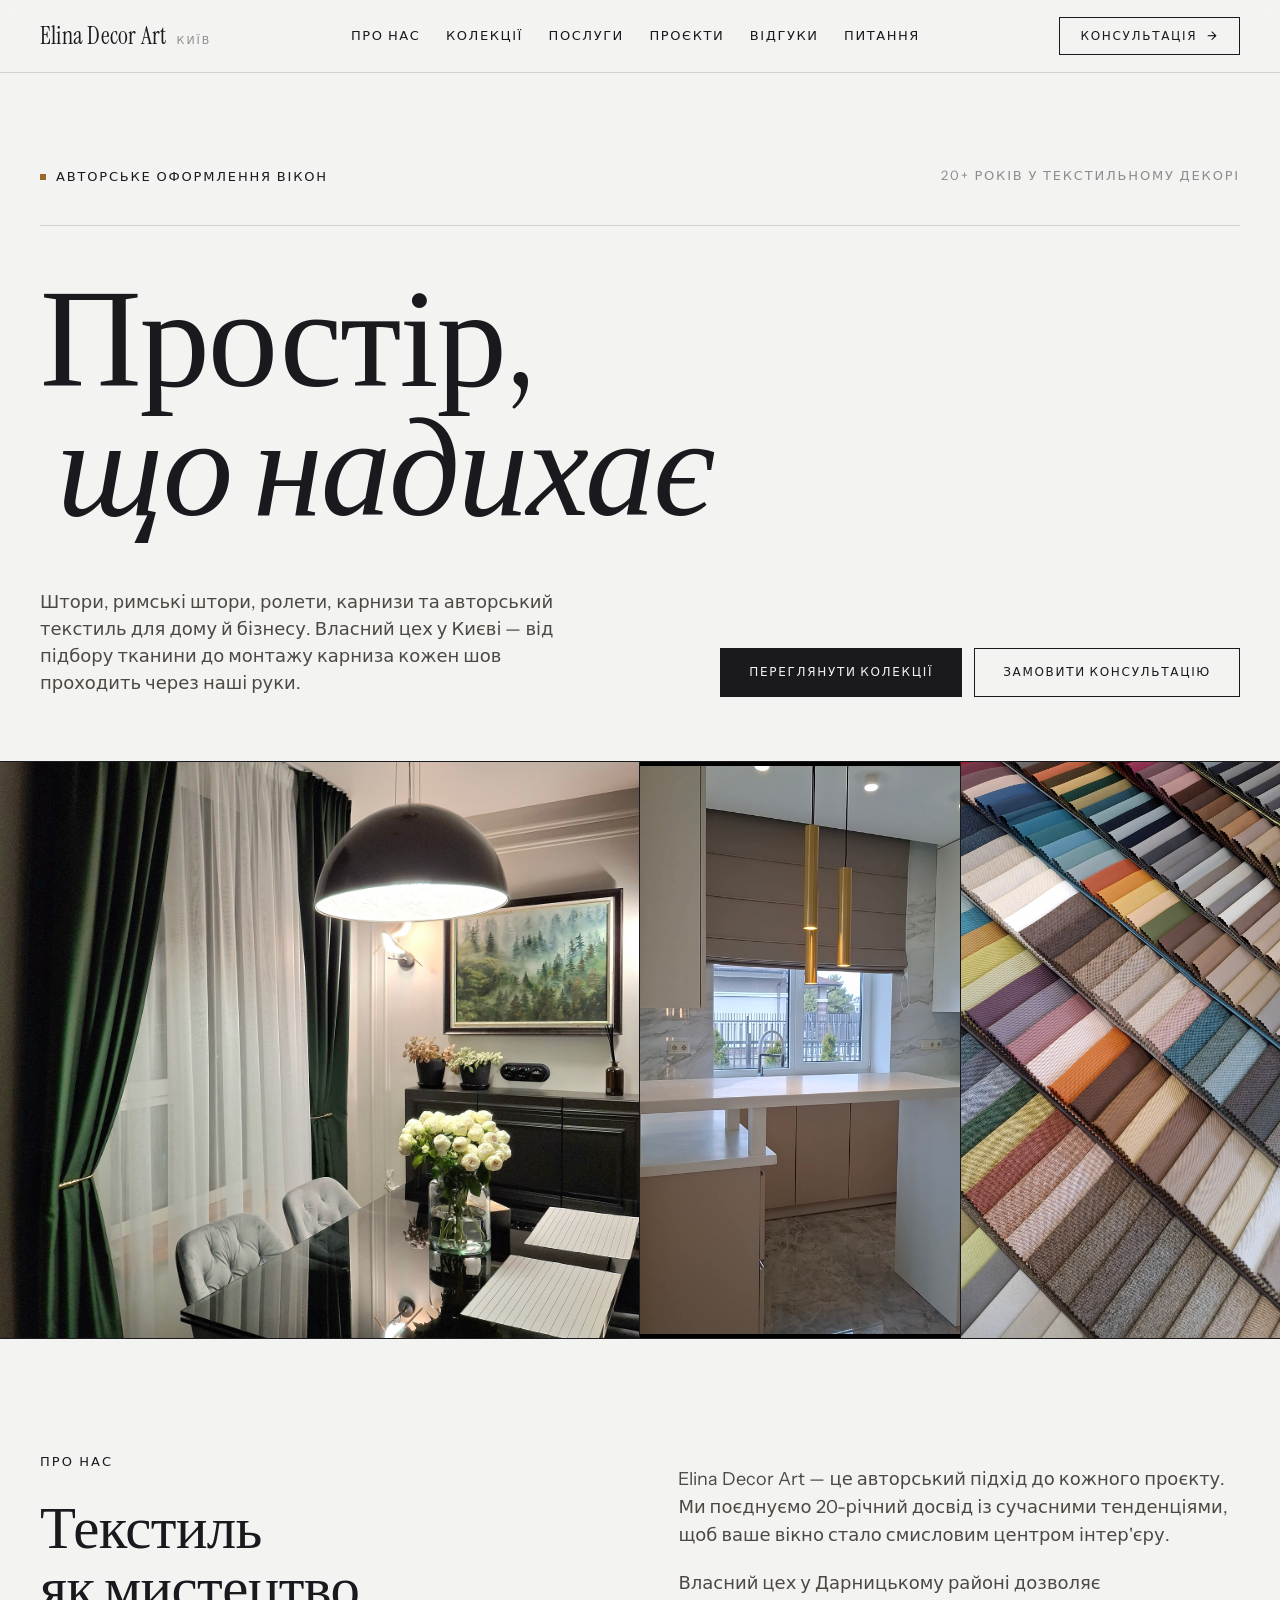
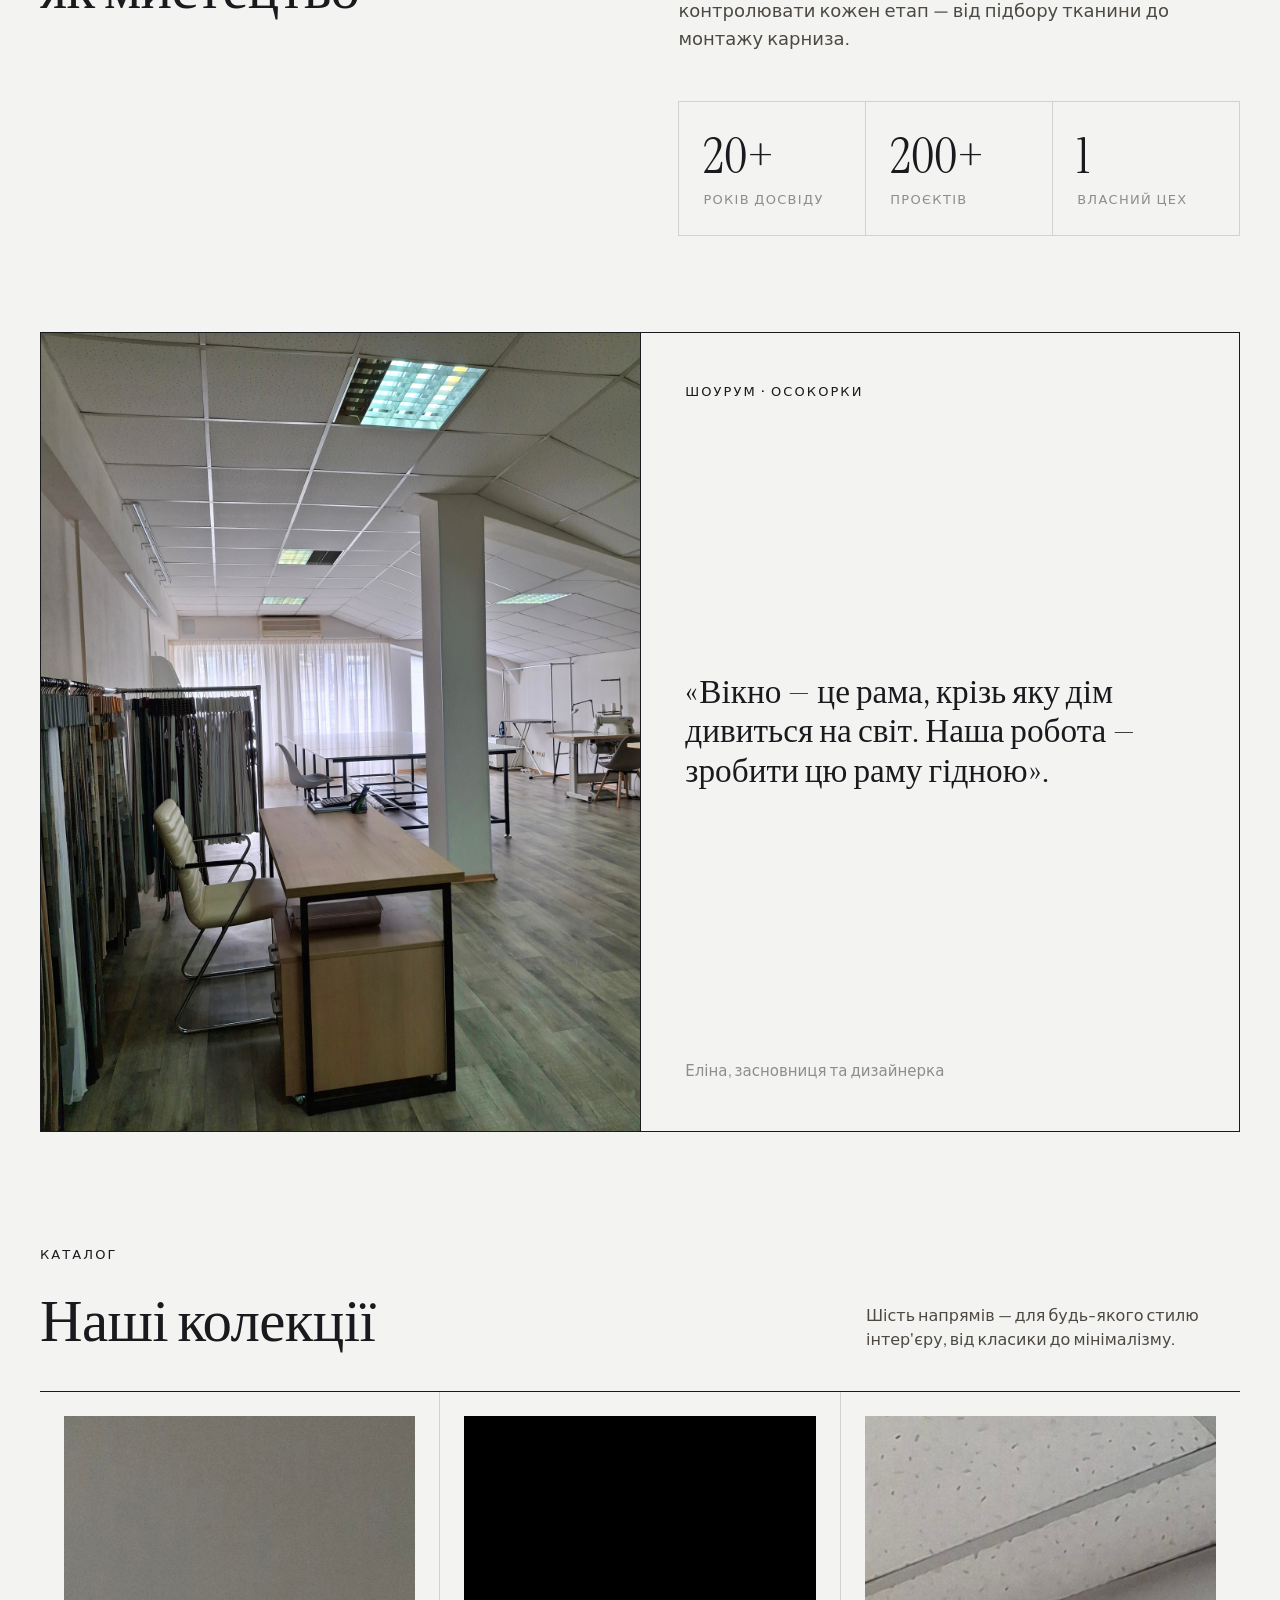
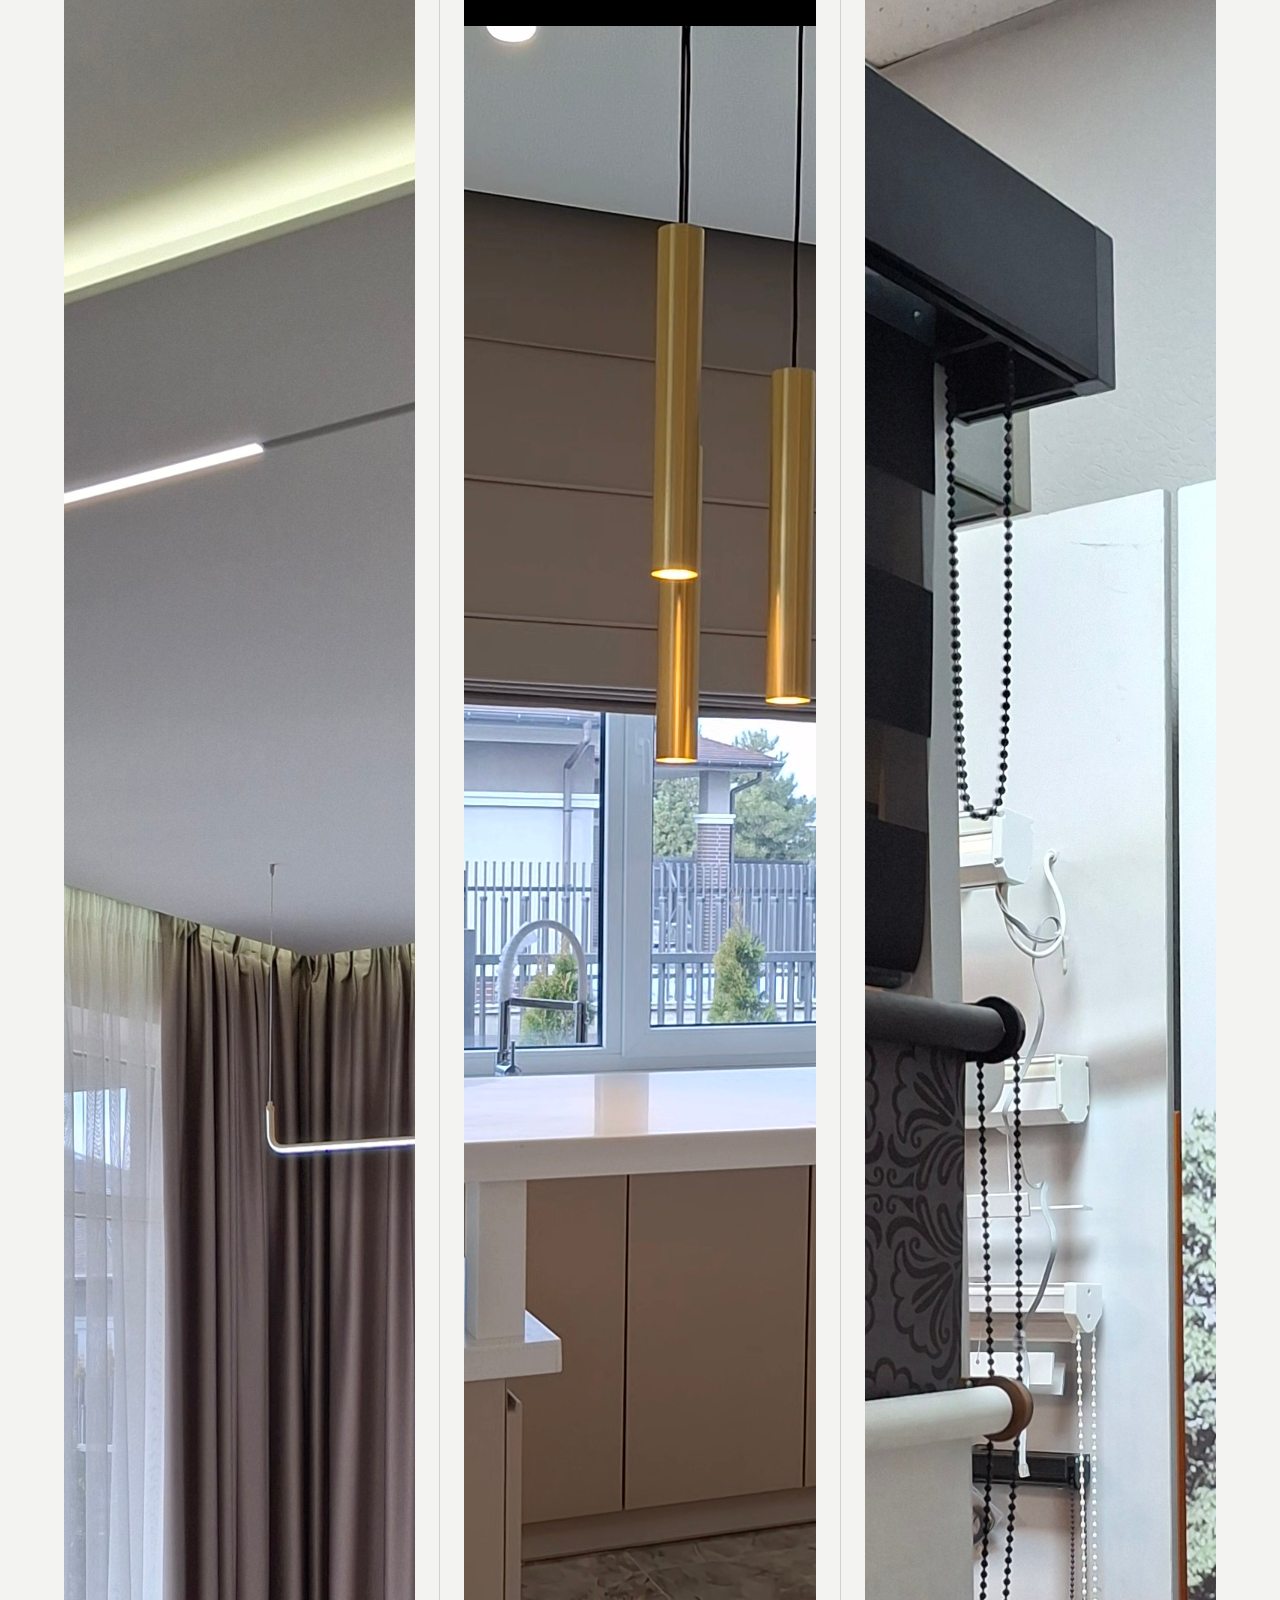
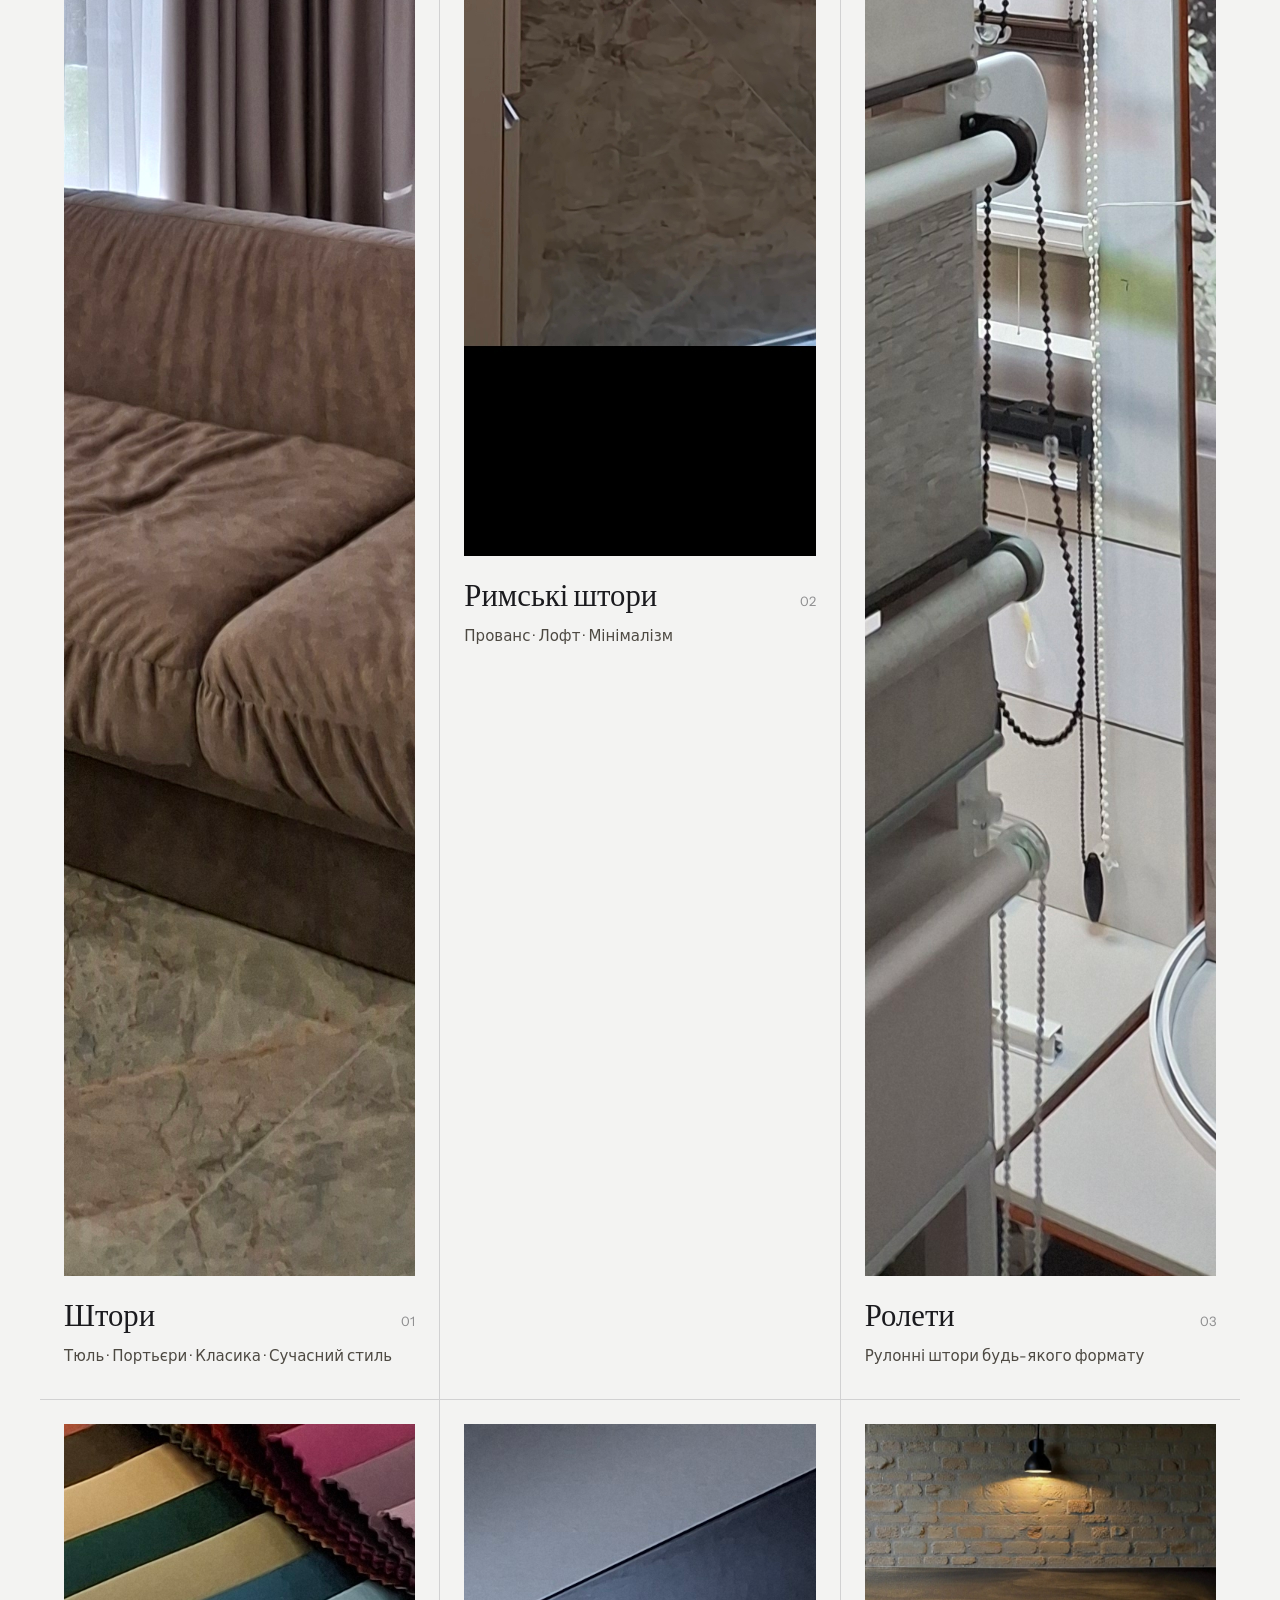
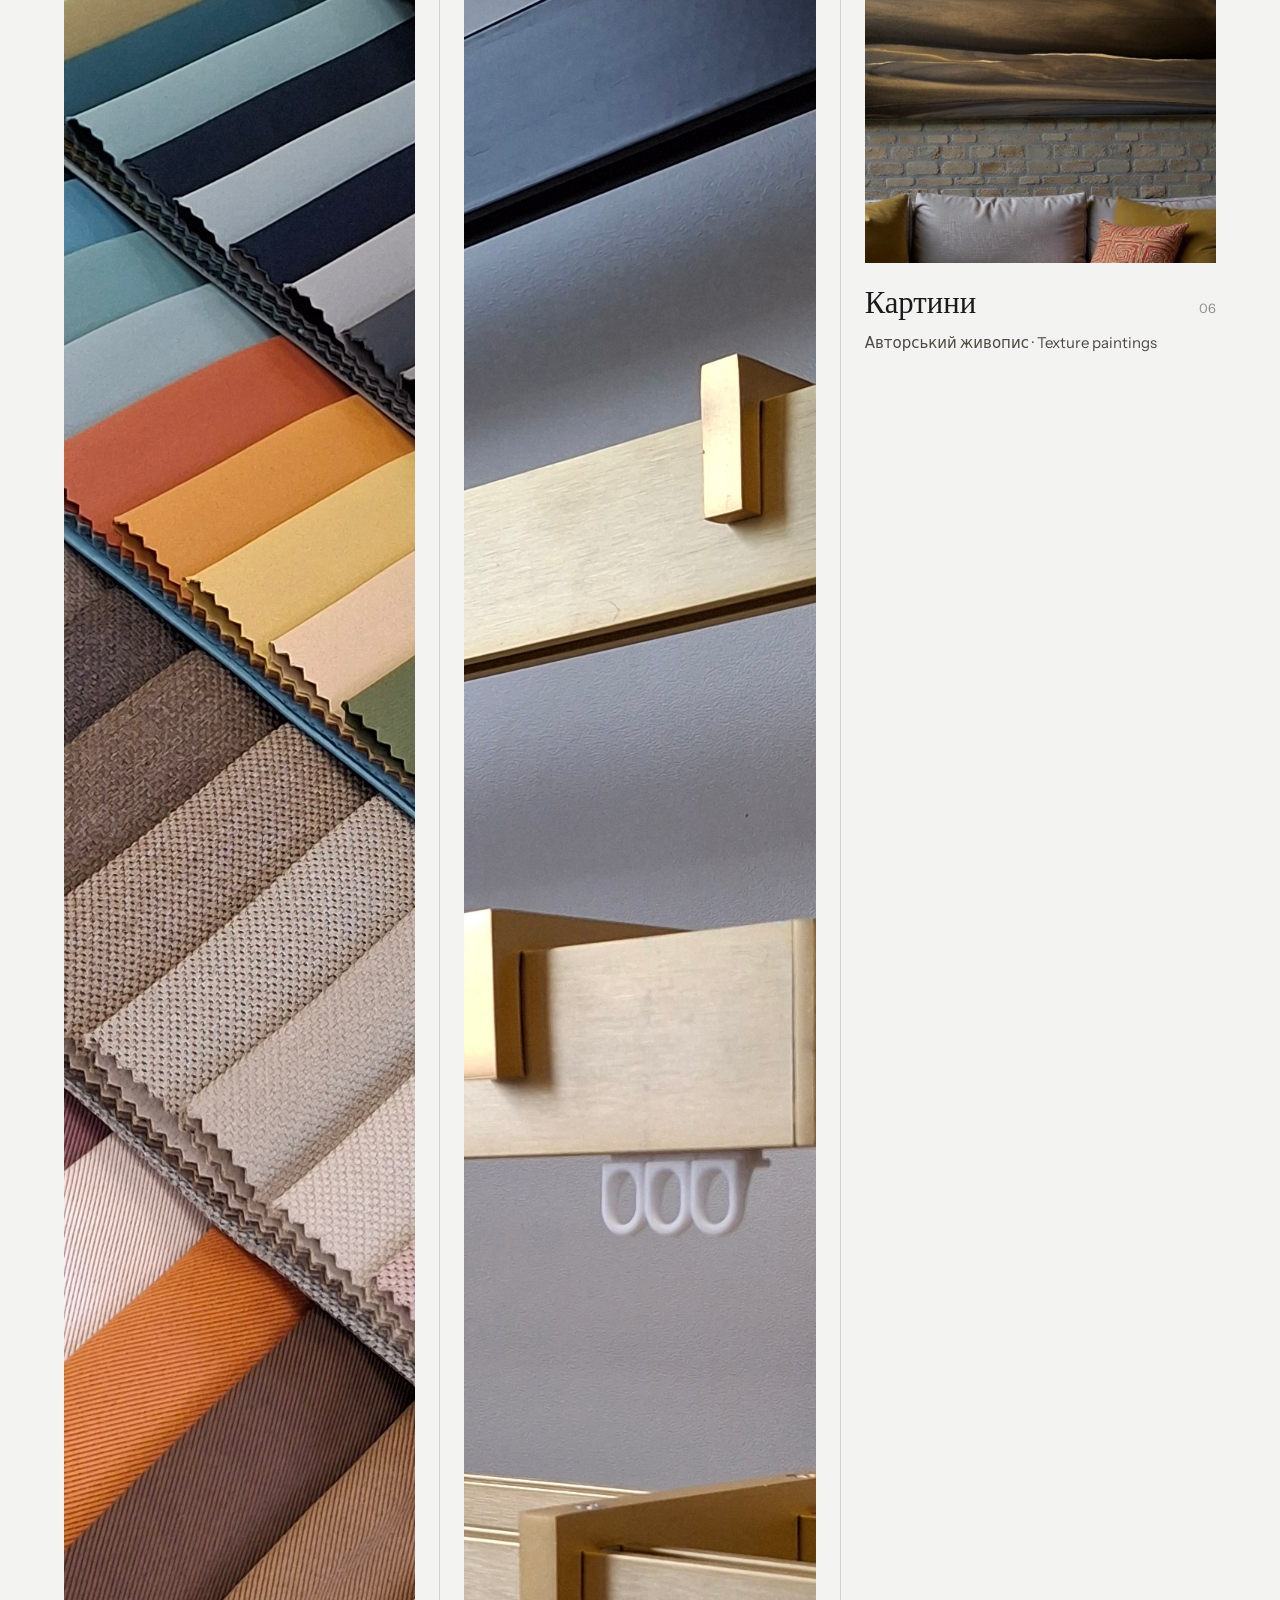
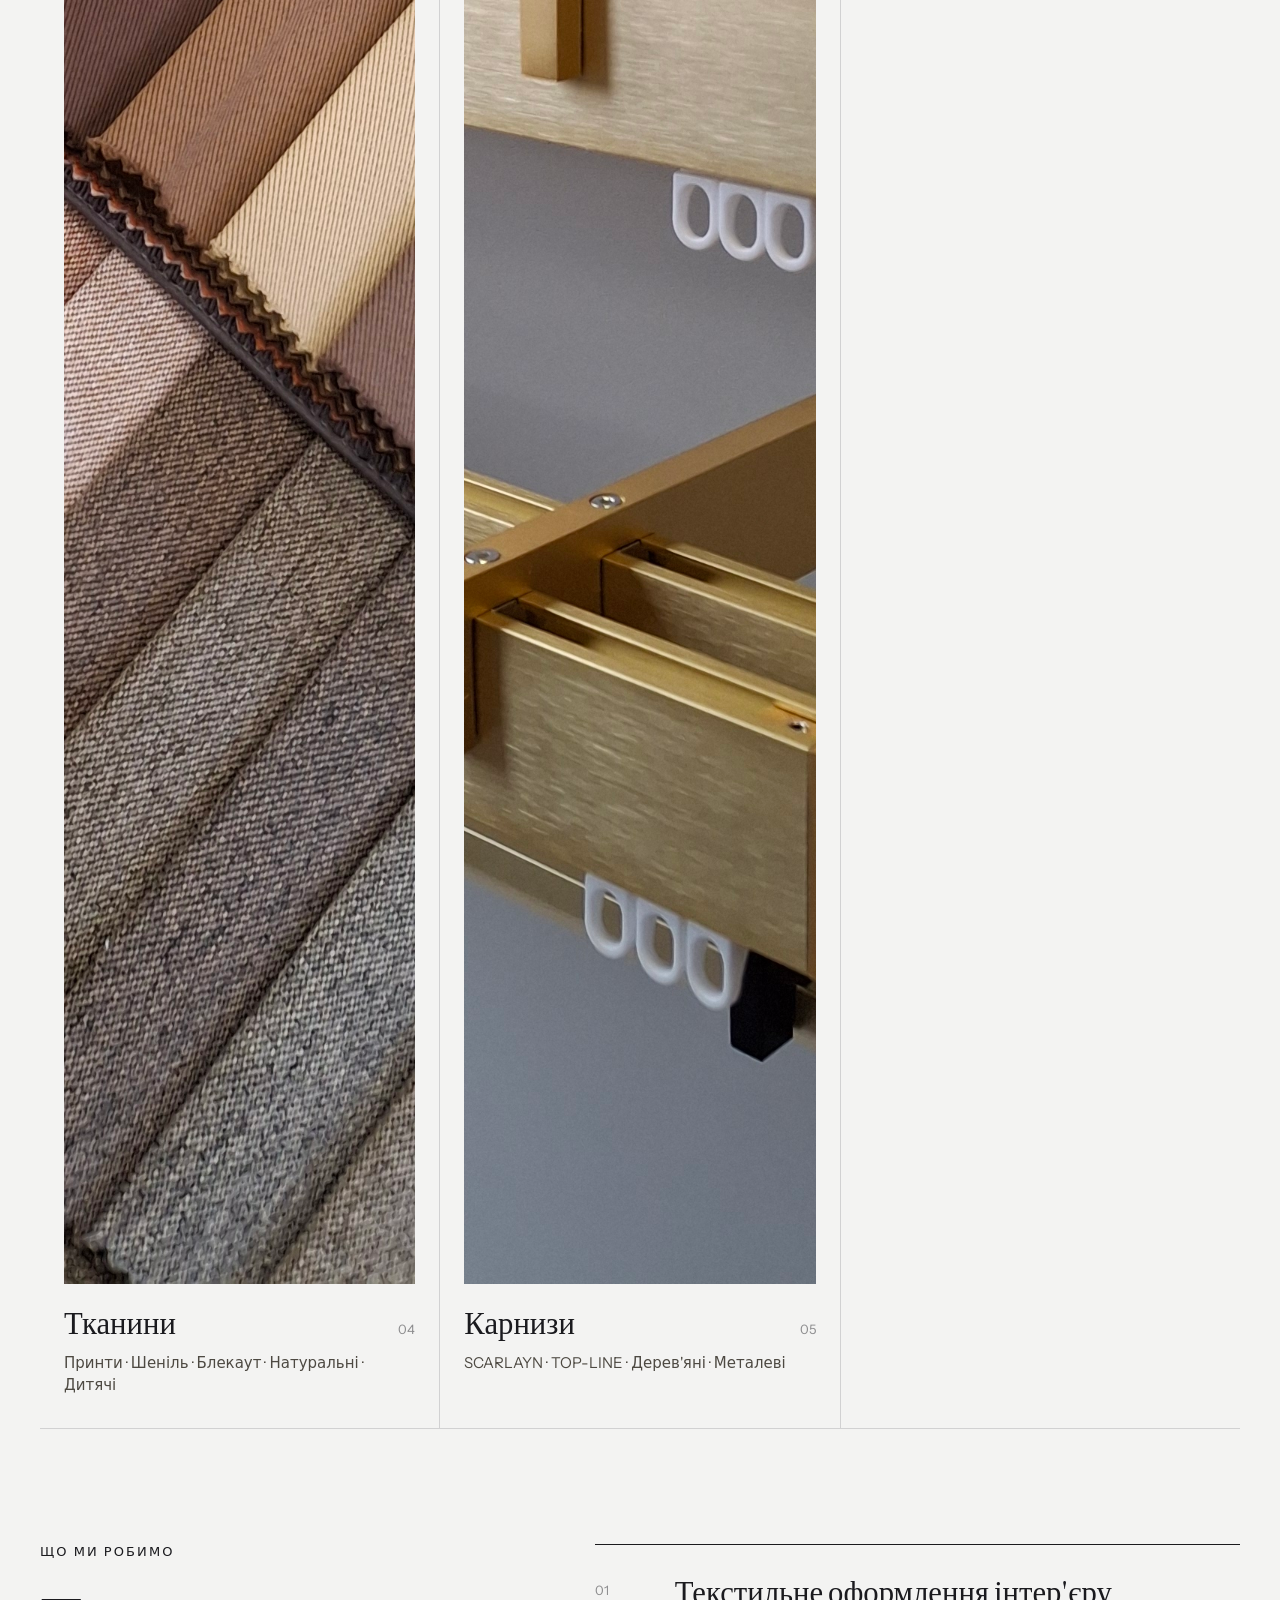
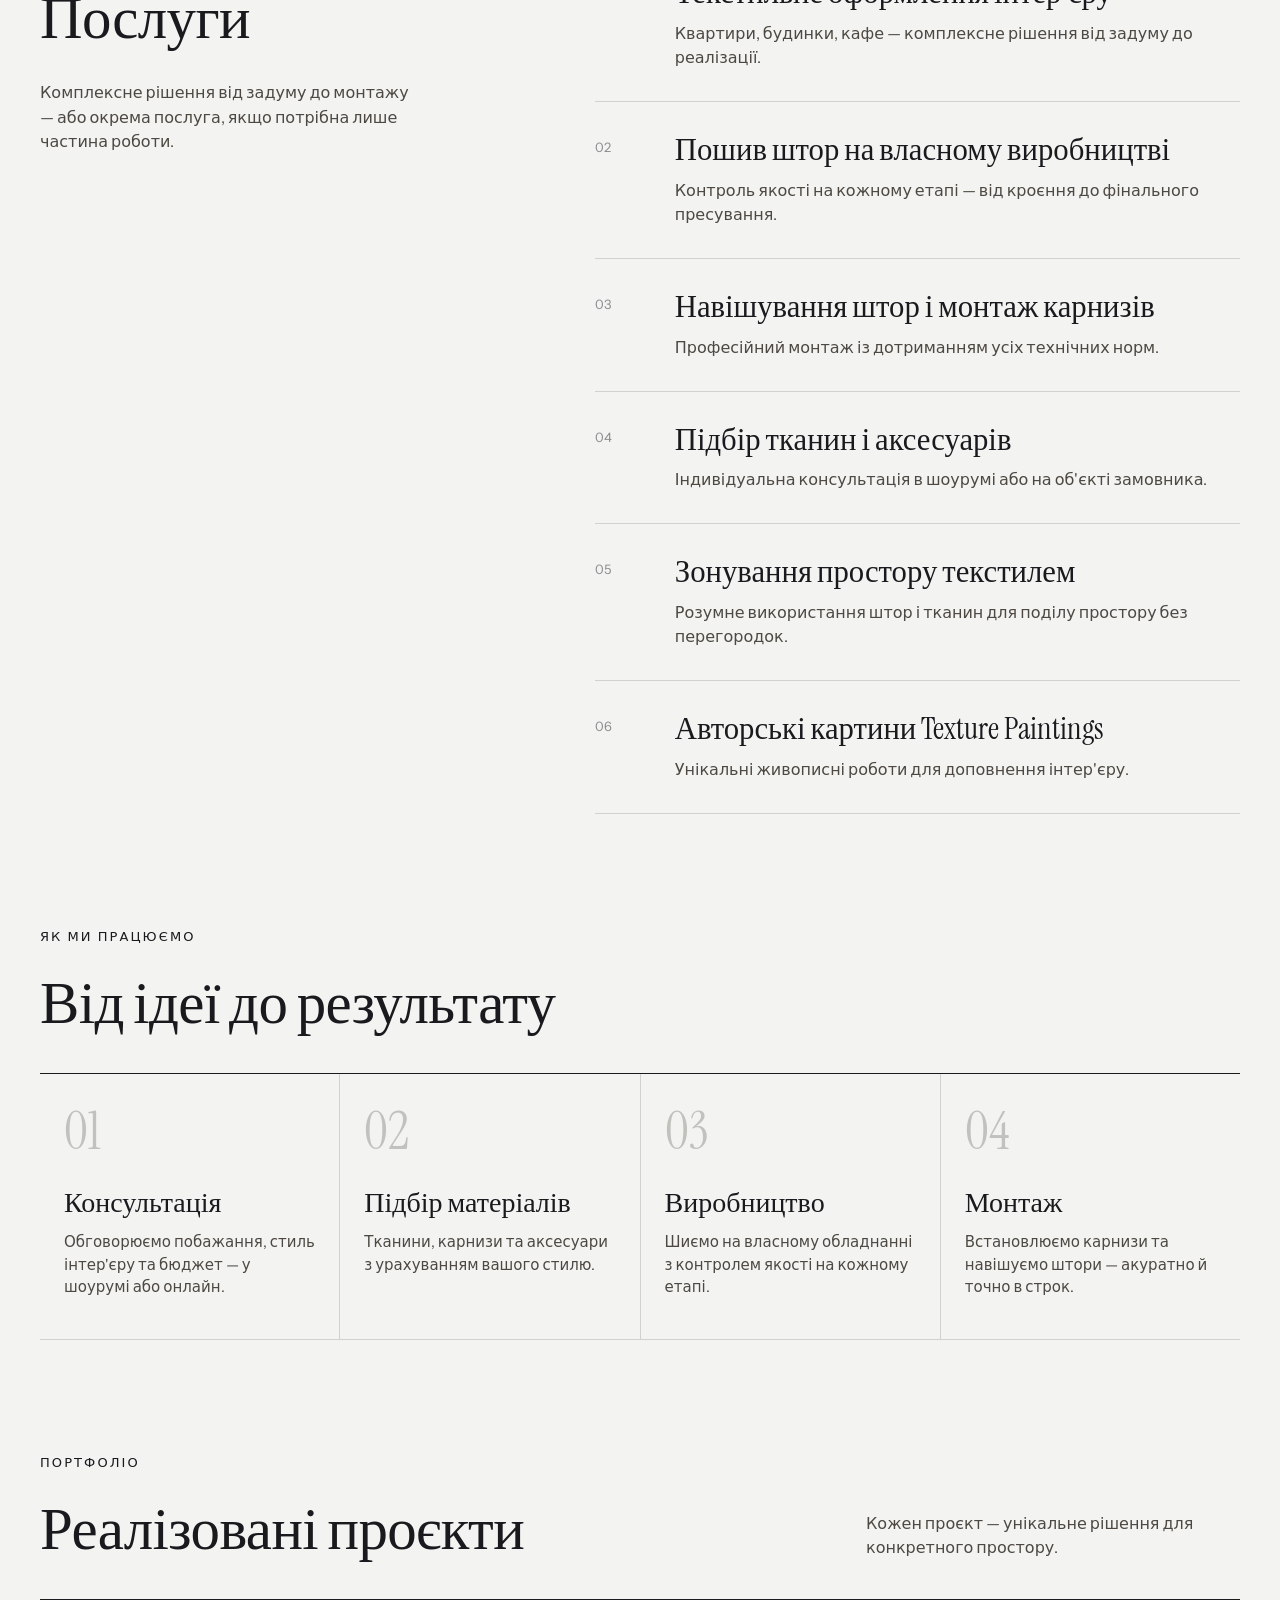
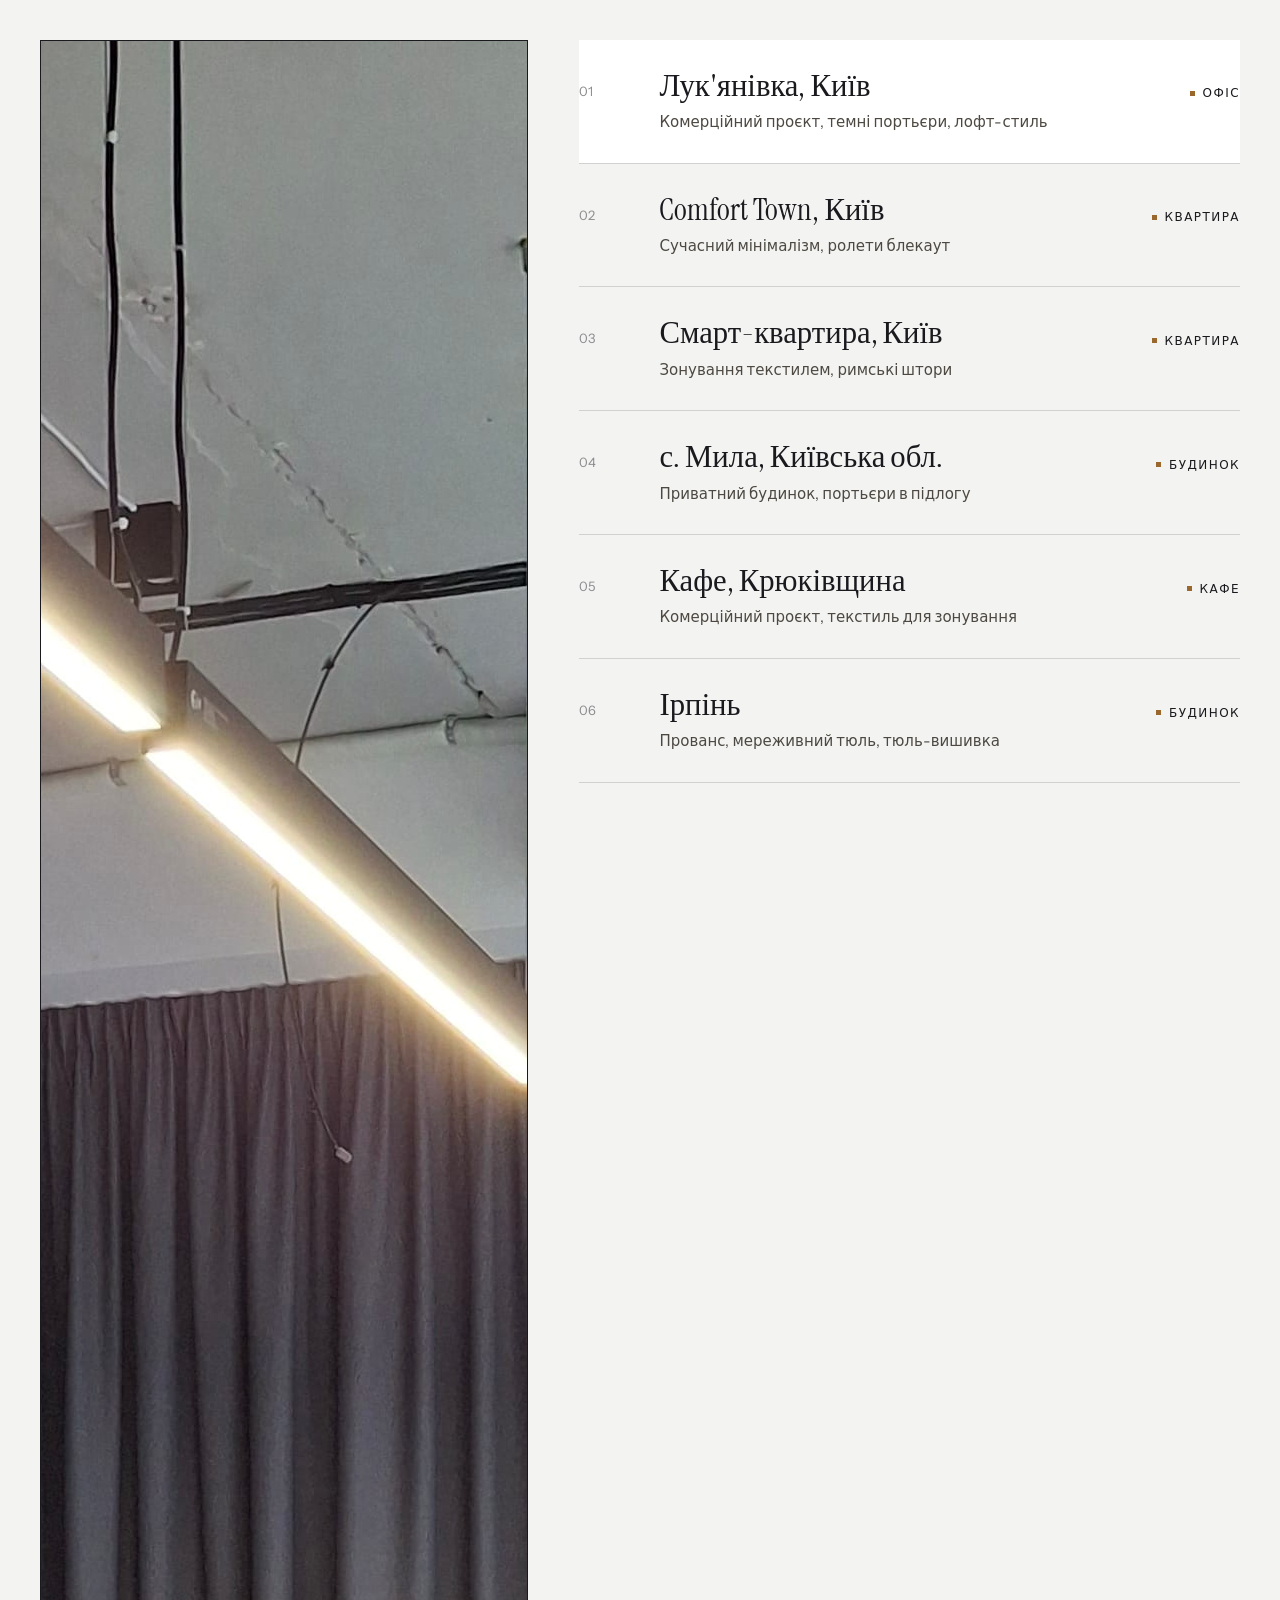
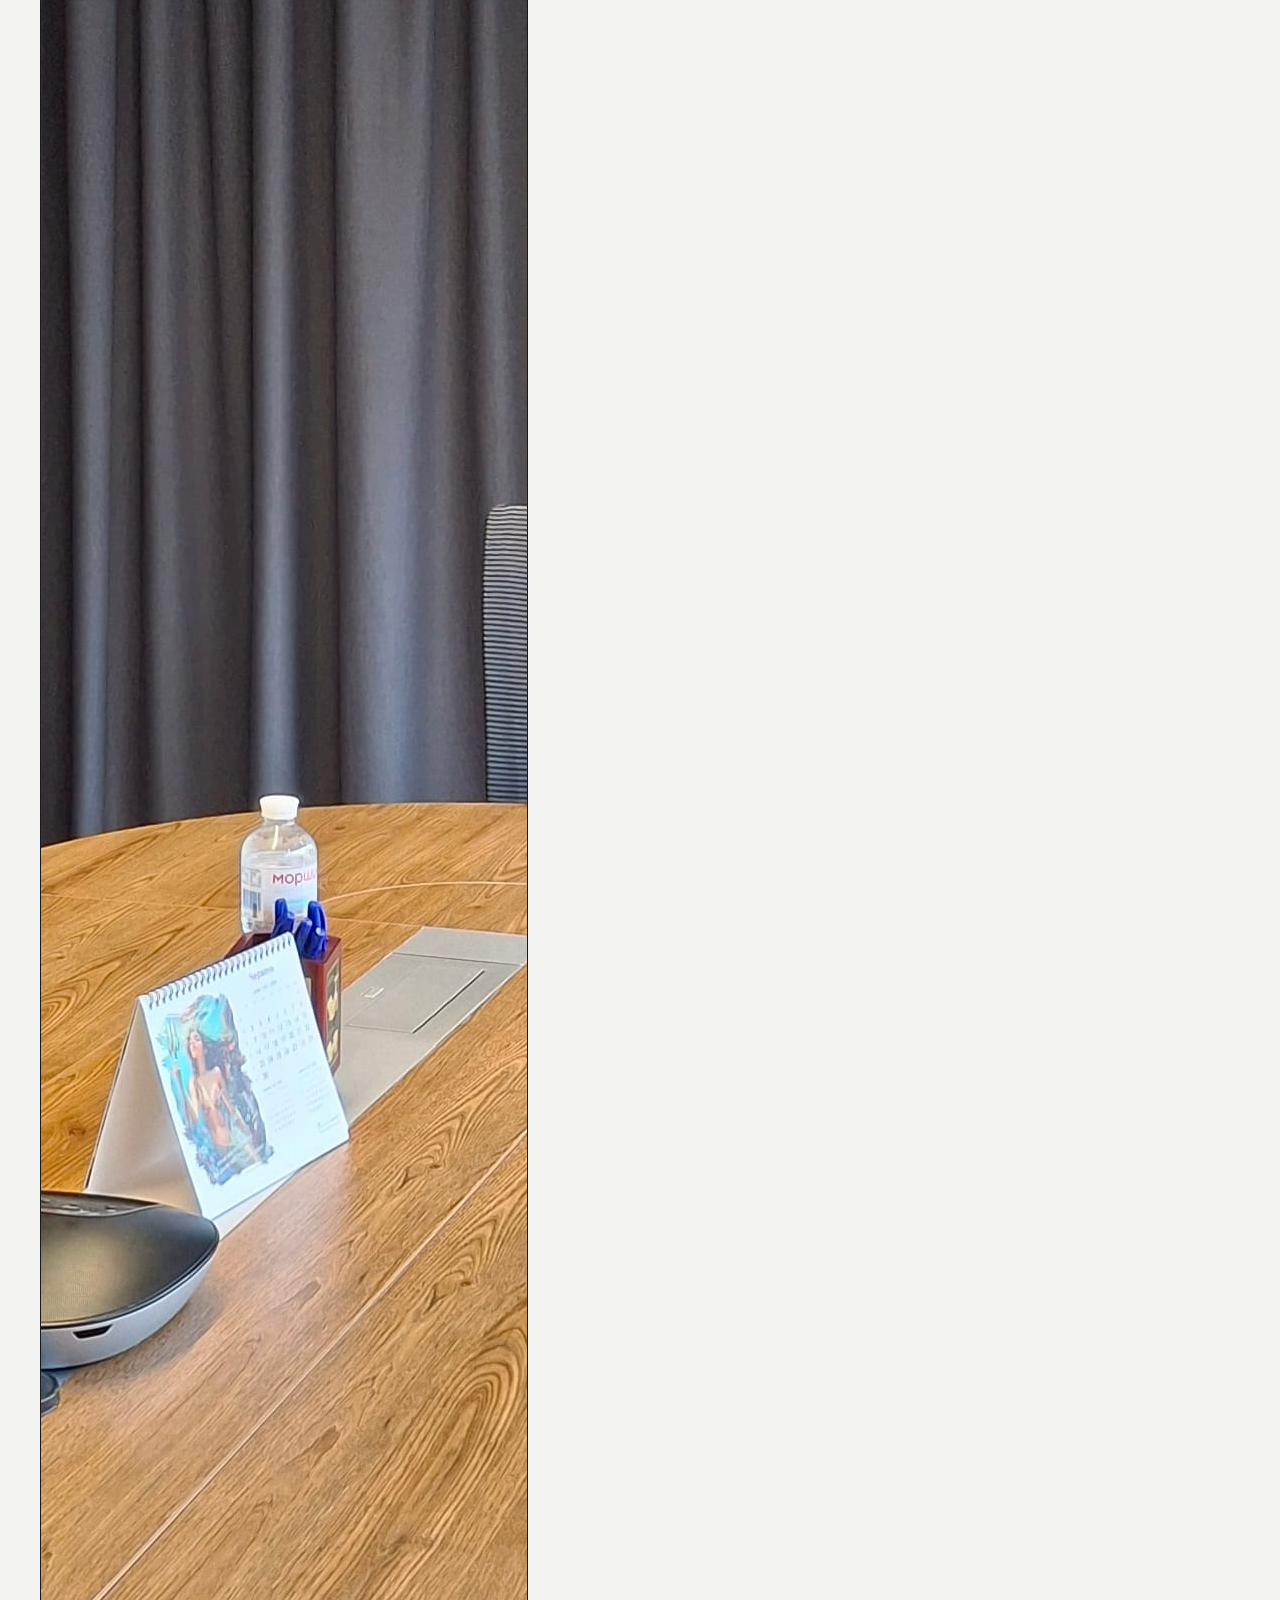
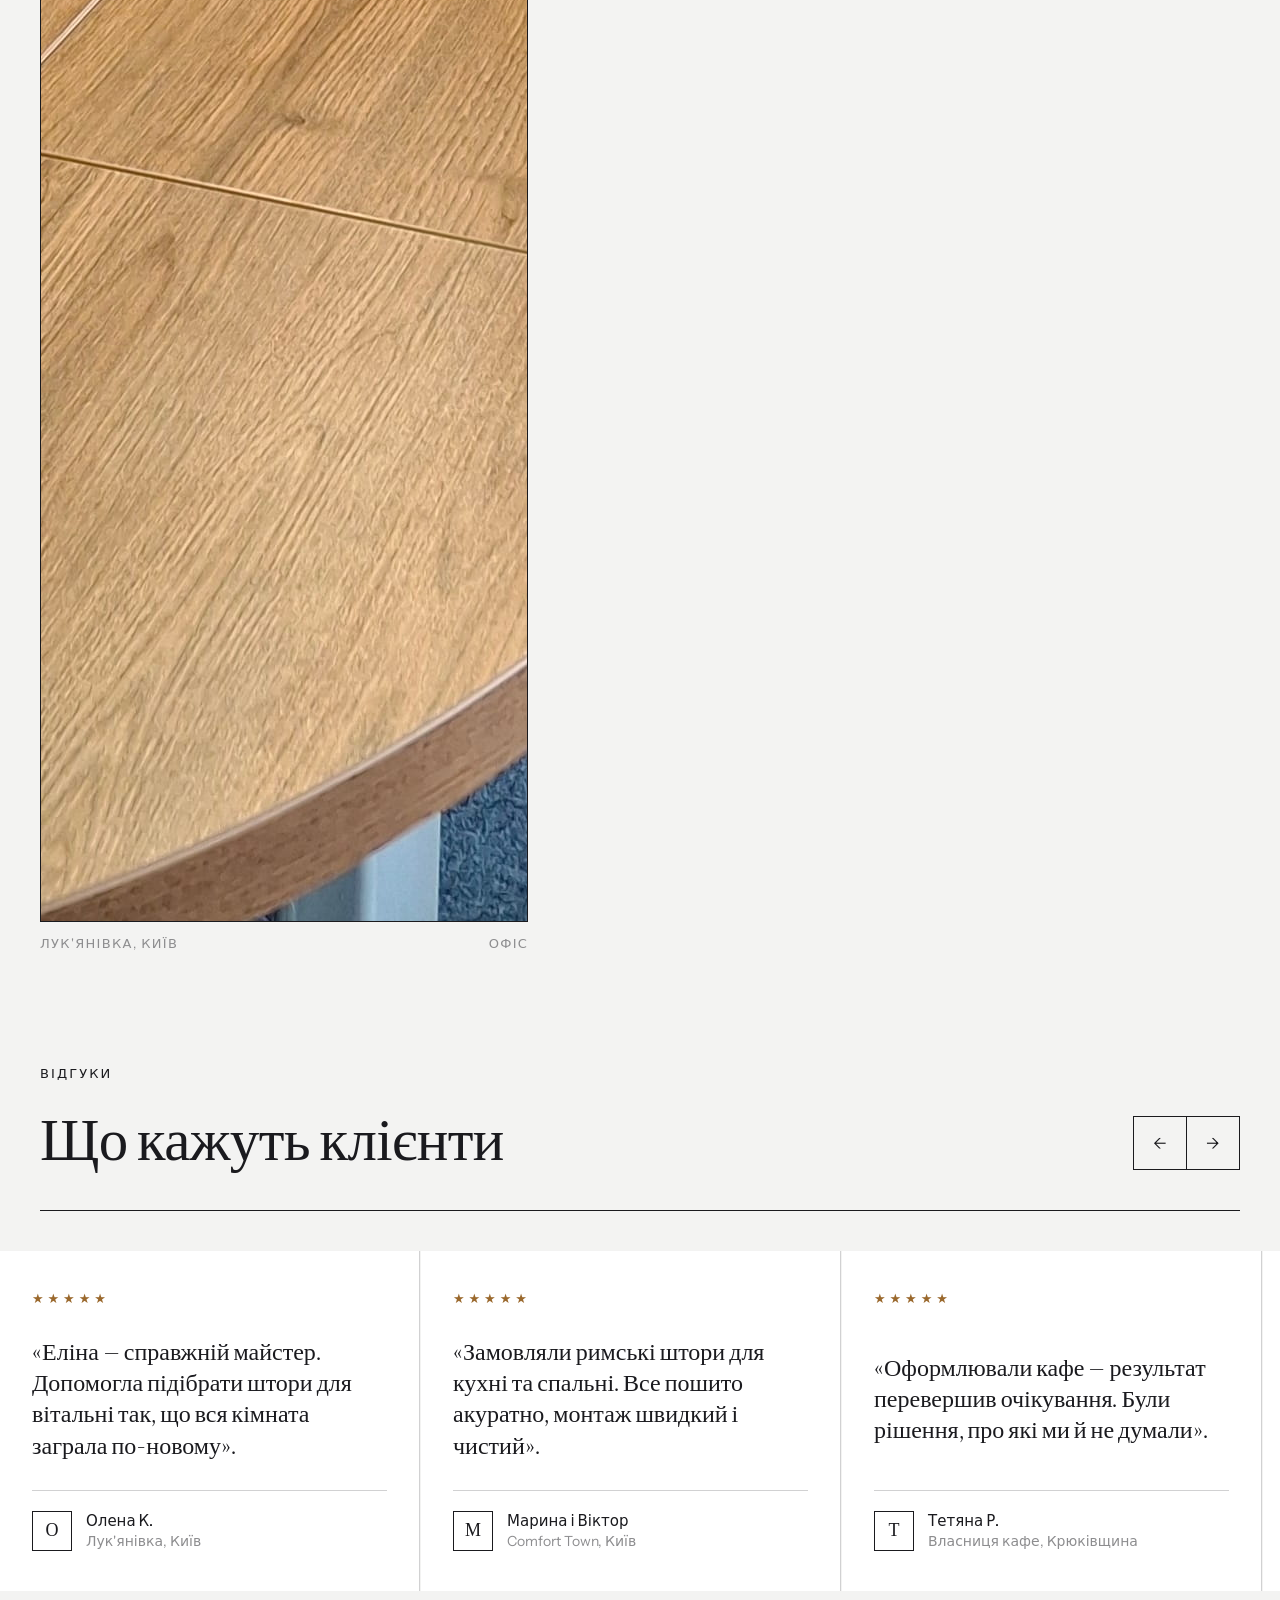
==== commit ac1c39f8: "seo: optimise for Google and AI-powered search Search-intent metadata - Title now leads with the que" ====
--- a/index.html
+++ b/index.html
@@ -3,69 +3,269 @@
 <head>
 <meta charset="utf-8" />
 <meta name="viewport" content="width=device-width, initial-scale=1" />
-<title>Elina Decor Art — Авторське оформлення вікон у Києві</title>
-<meta name="description" content="Авторське оформлення вікон. 20+ років досвіду. Карнизи, тканини, аксесуари, ролети. Власний цех у Києві, Осокорки." />
-<meta name="keywords" content="штори Київ, карнизи, ролети, тканини, оформлення вікон, пошив штор, римські штори" />
+<title>Пошив штор на замовлення в Києві — Elina Decor Art</title>
+<meta name="description" content="Авторське оформлення вікон у Києві: пошив штор, римські штори, ролети, карнизи, тканини. Власний цех на Осокорках, 20+ років досвіду. Консультація та прорахунок безкоштовні." />
 <link rel="preconnect" href="https://fonts.googleapis.com" />
 <link rel="preconnect" href="https://fonts.gstatic.com" crossorigin />
 <link href="https://fonts.googleapis.com/css2?family=Instrument+Sans:ital,wght@0,400;0,500;0,600;1,400&family=Instrument+Serif:ital@0;1&display=swap" rel="stylesheet" />
 <link rel="stylesheet" href="style.css" />
+<link rel="preload" as="image" href="hero.jpg" fetchpriority="high" />
 
 <!-- Canonical & icons -->
 <link rel="canonical" href="https://elinadecor.kyiv.ua/" />
 <link rel="icon" type="image/svg+xml" href="/favicon.svg" />
 <meta name="theme-color" content="#f3f3f2" />
-<meta name="robots" content="index, follow" />
+<meta name="robots" content="index, follow, max-image-preview:large, max-snippet:-1, max-video-preview:-1" />
+<meta name="author" content="Elina Decor Art" />
+<meta name="geo.region" content="UA-30" />
+<meta name="geo.placename" content="Київ" />
 
 <!-- Open Graph -->
 <meta property="og:type" content="website" />
 <meta property="og:locale" content="uk_UA" />
 <meta property="og:site_name" content="Elina Decor Art" />
 <meta property="og:url" content="https://elinadecor.kyiv.ua/" />
-<meta property="og:title" content="Elina Decor Art — Авторське оформлення вікон у Києві" />
-<meta property="og:description" content="Штори, римські штори, ролети, карнизи та авторський текстиль. Власний цех у Києві. 20+ років досвіду." />
+<meta property="og:title" content="Пошив штор на замовлення в Києві — Elina Decor Art" />
+<meta property="og:description" content="Авторське оформлення вікон у Києві: пошив штор, римські штори, ролети, карнизи, тканини. Власний цех на Осокорках, 20+ років досвіду. Консультація та прорахунок безкоштовні." />
 <meta property="og:image" content="https://elinadecor.kyiv.ua/hero.jpg" />
-<meta property="og:image:alt" content="Авторське оформлення вікон від Elina Decor Art" />
+<meta property="og:image:alt" content="Штори та портьєри у вітальні — робота студії Elina Decor Art" />
 
 <!-- Twitter -->
 <meta name="twitter:card" content="summary_large_image" />
-<meta name="twitter:title" content="Elina Decor Art — Авторське оформлення вікон у Києві" />
-<meta name="twitter:description" content="Штори, римські штори, ролети, карнизи та авторський текстиль. Власний цех у Києві. 20+ років досвіду." />
+<meta name="twitter:title" content="Пошив штор на замовлення в Києві — Elina Decor Art" />
+<meta name="twitter:description" content="Авторське оформлення вікон у Києві: пошив штор, римські штори, ролети, карнизи, тканини. Власний цех на Осокорках, 20+ років досвіду. Консультація та прорахунок безкоштовні." />
 <meta name="twitter:image" content="https://elinadecor.kyiv.ua/hero.jpg" />
 
-<!-- Local business structured data -->
+<!-- Structured data -->
 <script type="application/ld+json">
 {
   "@context": "https://schema.org",
-  "@type": "HomeGoodsStore",
-  "name": "Elina Decor Art",
-  "description": "Авторське оформлення вікон: штори, римські штори, ролети, карнизи, тканини та авторський живопис. Власний цех у Києві.",
-  "url": "https://elinadecor.kyiv.ua/",
-  "image": "https://elinadecor.kyiv.ua/hero.jpg",
-  "telephone": "+380972483922",
-  "priceRange": "$$",
-  "address": {
-    "@type": "PostalAddress",
-    "streetAddress": "вул. Здолбунівська, 7г",
-    "addressLocality": "Київ",
-    "addressRegion": "Київська область",
-    "addressCountry": "UA"
-  },
-  "areaServed": { "@type": "City", "name": "Київ" },
-  "sameAs": ["https://www.instagram.com/elina.decor.art"],
-  "openingHoursSpecification": [{
-    "@type": "OpeningHoursSpecification",
-    "dayOfWeek": ["Monday","Tuesday","Wednesday","Thursday","Friday"],
-    "opens": "09:00",
-    "closes": "18:00"
-  }],
-  "makesOffer": [
-    { "@type": "Offer", "itemOffered": { "@type": "Service", "name": "Текстильне оформлення інтер'єру" } },
-    { "@type": "Offer", "itemOffered": { "@type": "Service", "name": "Пошив штор на власному виробництві" } },
-    { "@type": "Offer", "itemOffered": { "@type": "Service", "name": "Навішування штор і монтаж карнизів" } },
-    { "@type": "Offer", "itemOffered": { "@type": "Service", "name": "Підбір тканин і аксесуарів" } },
-    { "@type": "Offer", "itemOffered": { "@type": "Service", "name": "Зонування простору текстилем" } },
-    { "@type": "Offer", "itemOffered": { "@type": "Service", "name": "Авторські картини Texture Paintings" } }
+  "@graph": [
+    {
+      "@type": [
+        "LocalBusiness",
+        "HomeGoodsStore"
+      ],
+      "@id": "https://elinadecor.kyiv.ua/#business",
+      "name": "Elina Decor Art",
+      "alternateName": "Еліна Декор Арт",
+      "description": "Студія авторського оформлення вікон у Києві. Пошив штор, римських штор і ролет на власному виробництві, карнизи, тканини, зонування простору текстилем та авторський живопис. Понад 20 років досвіду.",
+      "url": "https://elinadecor.kyiv.ua/",
+      "image": "https://elinadecor.kyiv.ua/hero.jpg",
+      "logo": "https://elinadecor.kyiv.ua/favicon.svg",
+      "telephone": "+380972483922",
+      "priceRange": "$$",
+      "currenciesAccepted": "UAH",
+      "foundingDate": "2003",
+      "slogan": "Простір, що надихає",
+      "knowsLanguage": [
+        "uk",
+        "ru"
+      ],
+      "address": {
+        "@type": "PostalAddress",
+        "streetAddress": "вул. Здолбунівська, 7г",
+        "addressLocality": "Київ",
+        "addressRegion": "Київська область",
+        "postalCode": "02068",
+        "addressCountry": "UA"
+      },
+      "areaServed": [
+        {
+          "@type": "City",
+          "name": "Київ"
+        },
+        {
+          "@type": "AdministrativeArea",
+          "name": "Київська область"
+        }
+      ],
+      "sameAs": [
+        "https://www.instagram.com/elina.decor.art"
+      ],
+      "openingHoursSpecification": [
+        {
+          "@type": "OpeningHoursSpecification",
+          "dayOfWeek": [
+            "Monday",
+            "Tuesday",
+            "Wednesday",
+            "Thursday",
+            "Friday"
+          ],
+          "opens": "09:00",
+          "closes": "18:00"
+        }
+      ],
+      "hasOfferCatalog": {
+        "@type": "OfferCatalog",
+        "name": "Послуги Elina Decor Art",
+        "itemListElement": [
+          {
+            "@type": "Offer",
+            "itemOffered": {
+              "@type": "Service",
+              "name": "Текстильне оформлення інтер'єру",
+              "description": "Комплексне оформлення квартир, будинків і закладів — від концепції до реалізації."
+            }
+          },
+          {
+            "@type": "Offer",
+            "itemOffered": {
+              "@type": "Service",
+              "name": "Пошив штор на замовлення",
+              "description": "Виготовлення штор, тюлю та портьєр на власному виробництві в Києві."
+            }
+          },
+          {
+            "@type": "Offer",
+            "itemOffered": {
+              "@type": "Service",
+              "name": "Пошив римських штор",
+              "description": "Римські штори в стилі прованс, лофт і мінімалізм за індивідуальними розмірами."
+            }
+          },
+          {
+            "@type": "Offer",
+            "itemOffered": {
+              "@type": "Service",
+              "name": "Ролети та рулонні штори",
+              "description": "Рулонні штори будь-якого формату, зокрема блекаут."
+            }
+          },
+          {
+            "@type": "Offer",
+            "itemOffered": {
+              "@type": "Service",
+              "name": "Монтаж карнизів і навішування штор",
+              "description": "Встановлення карнизів SCARLAYN, TOP-LINE, дерев'яних і металевих моделей."
+            }
+          },
+          {
+            "@type": "Offer",
+            "itemOffered": {
+              "@type": "Service",
+              "name": "Підбір тканин і аксесуарів",
+              "description": "Консультація в шоурумі або на об'єкті: шеніль, блекаут, льон, принти, дитячі тканини."
+            }
+          },
+          {
+            "@type": "Offer",
+            "itemOffered": {
+              "@type": "Service",
+              "name": "Зонування простору текстилем",
+              "description": "Поділ простору за допомогою штор і тканин без зведення перегородок."
+            }
+          },
+          {
+            "@type": "Offer",
+            "itemOffered": {
+              "@type": "Service",
+              "name": "Авторські картини Texture Paintings",
+              "description": "Унікальні фактурні живописні роботи для інтер'єру."
+            }
+          }
+        ]
+      }
+    },
+    {
+      "@type": "WebSite",
+      "@id": "https://elinadecor.kyiv.ua/#website",
+      "url": "https://elinadecor.kyiv.ua/",
+      "name": "Elina Decor Art",
+      "inLanguage": "uk-UA",
+      "publisher": {
+        "@id": "https://elinadecor.kyiv.ua/#business"
+      }
+    },
+    {
+      "@type": "WebPage",
+      "@id": "https://elinadecor.kyiv.ua/#webpage",
+      "url": "https://elinadecor.kyiv.ua/",
+      "name": "Пошив штор на замовлення в Києві — Elina Decor Art",
+      "description": "Авторське оформлення вікон у Києві: пошив штор, римські штори, ролети, карнизи, тканини. Власний цех на Осокорках, 20+ років досвіду. Консультація та прорахунок безкоштовні.",
+      "inLanguage": "uk-UA",
+      "isPartOf": {
+        "@id": "https://elinadecor.kyiv.ua/#website"
+      },
+      "about": {
+        "@id": "https://elinadecor.kyiv.ua/#business"
+      },
+      "primaryImageOfPage": {
+        "@type": "ImageObject",
+        "url": "https://elinadecor.kyiv.ua/hero.jpg"
+      }
+    },
+    {
+      "@type": "FAQPage",
+      "@id": "https://elinadecor.kyiv.ua/#faq",
+      "mainEntity": [
+        {
+          "@type": "Question",
+          "name": "Які види штор виготовляє Elina Decor Art?",
+          "acceptedAnswer": {
+            "@type": "Answer",
+            "text": "Ми шиємо класичні штори, тюль і портьєри, римські штори в стилі прованс, лофт та мінімалізм, а також виготовляємо ролети (рулонні штори), зокрема блекаут. Додатково підбираємо й встановлюємо карнизи SCARLAYN, TOP-LINE, дерев'яні та металеві."
+          }
+        },
+        {
+          "@type": "Question",
+          "name": "Де знаходиться шоурум і цех Elina Decor Art?",
+          "acceptedAnswer": {
+            "@type": "Answer",
+            "text": "Шоурум і власний швейний цех розташовані за адресою вул. Здолбунівська, 7г, Київ — Дарницький район, житловий масив Осокорки. Працюємо з понеділка до п'ятниці з 09:00 до 18:00, у суботу — за домовленістю."
+          }
+        },
+        {
+          "@type": "Question",
+          "name": "Скільки коштує пошив штор на замовлення?",
+          "acceptedAnswer": {
+            "@type": "Answer",
+            "text": "Вартість залежить від тканини, розміру вікна, типу кріплення та складності моделі, тому фіксованого прайсу немає. Консультація та прорахунок безкоштовні — точну суму називаємо після заміру й вибору тканини."
+          }
+        },
+        {
+          "@type": "Question",
+          "name": "Чи виїжджаєте ви на заміри та монтаж?",
+          "acceptedAnswer": {
+            "@type": "Answer",
+            "text": "Так. Консультацію проводимо як у шоурумі, так і на об'єкті замовника. Ми також виконуємо монтаж карнизів і навішування готових штор із дотриманням технічних норм."
+          }
+        },
+        {
+          "@type": "Question",
+          "name": "У яких районах ви працюєте?",
+          "acceptedAnswer": {
+            "@type": "Answer",
+            "text": "Працюємо в Києві та Київській області. Серед реалізованих проєктів — квартири на Лук'янівці, у Comfort Town і смарт-квартири в Києві, приватні будинки в с. Мила та Ірпені, кафе в Крюківщині."
+          }
+        },
+        {
+          "@type": "Question",
+          "name": "Скільки часу займає виготовлення штор?",
+          "acceptedAnswer": {
+            "@type": "Answer",
+            "text": "Термін залежить від обсягу замовлення, складності моделі та наявності обраної тканини. Оскільки пошив відбувається на власному виробництві, ми контролюємо кожен етап і узгоджуємо конкретну дату готовності разом із прорахунком."
+          }
+        },
+        {
+          "@type": "Question",
+          "name": "З якими стилями інтер'єру ви працюєте?",
+          "acceptedAnswer": {
+            "@type": "Answer",
+            "text": "Ми оформлюємо інтер'єри в класичному стилі, сучасному мінімалізмі, провансі та лофті. Підбираємо тканини під конкретний стиль: шеніль, блекаут, натуральні фактури, принти та дитячі тканини."
+          }
+        },
+        {
+          "@type": "Question",
+          "name": "Що таке зонування простору текстилем?",
+          "acceptedAnswer": {
+            "@type": "Answer",
+            "text": "Це поділ приміщення на функціональні зони за допомогою штор і тканин замість зведення стін чи перегородок. Рішення підходить для студій, смарт-квартир і закладів, де потрібно зберегти світло та можливість швидко змінити планування."
+          }
+        }
+      ]
+    }
   ]
 }
 </script>
@@ -85,11 +285,14 @@
       <a href="#services">Послуги</a>
       <a href="#projects">Проєкти</a>
       <a href="#reviews">Відгуки</a>
+      <a href="#faq">Питання</a>
     </nav>
     <a href="#contact" class="btn btn--out hdr__cta">Консультація <span>→</span></a>
     <button class="burger" id="burger" aria-label="Меню" aria-expanded="false"><span></span><span></span></button>
   </div>
 </header>
+
+<main>
 
 <!-- ══ HERO ══ -->
 <section id="top" class="hero">
@@ -111,9 +314,9 @@
     </div>
   </div>
   <div class="hero__strip">
-    <img src="hero.jpg" alt="Елегантні штори у вітальні" />
-    <img src="cat-roman.jpg" alt="Римські штори" />
-    <img src="cat-fabric.jpg" alt="Тканини" />
+    <img src="hero.jpg" alt="Портьєри та тюль у вітальні київської квартири — оформлення вікон Elina Decor Art" width="3060" height="4080" fetchpriority="high" decoding="async" />
+    <img src="cat-roman.jpg" alt="Римські штори із зеленої тканини на двох вікнах" width="1080" height="2340" fetchpriority="high" decoding="async" />
+    <img src="cat-fabric.jpg" alt="Зразки тканин для штор: шеніль, блекаут і натуральні фактури" width="4080" height="3060" fetchpriority="high" decoding="async" />
   </div>
 </section>
 
@@ -135,7 +338,7 @@
     </div>
   </div>
   <div class="quote-block">
-    <img src="about.jpg" alt="Шоурум Elina Decor Art" />
+    <img src="about.jpg" alt="Шоурум і швейний цех Elina Decor Art на Осокорках у Києві" width="3060" height="4080" loading="lazy" decoding="async" />
     <figure class="quote-block__txt">
       <p class="kicker">Шоурум · Осокорки</p>
       <blockquote>«Вікно — це рама, крізь яку дім дивиться на світ. Наша робота — зробити цю раму гідною».</blockquote>
@@ -155,32 +358,32 @@
   </div>
   <div class="cats">
     <a href="#contact" class="cat">
-      <span class="cat__media"><img src="cat-shtory.jpg" alt="Штори" /></span>
+      <span class="cat__media"><img src="cat-shtory.jpg" alt="Штори на замовлення: портьєри та тюль у вітальні" width="4080" height="3060" loading="lazy" decoding="async" /></span>
       <span class="cat__row"><h3>Штори</h3><span class="cat__n">01</span></span>
       <p>Тюль · Портьєри · Класика · Сучасний стиль</p>
     </a>
     <a href="#contact" class="cat">
-      <span class="cat__media"><img src="cat-roman.jpg" alt="Римські штори" /></span>
+      <span class="cat__media"><img src="cat-roman.jpg" alt="Римські штори із зеленої тканини на двох вікнах" width="1080" height="2340" loading="lazy" decoding="async" /></span>
       <span class="cat__row"><h3>Римські штори</h3><span class="cat__n">02</span></span>
       <p>Прованс · Лофт · Мінімалізм</p>
     </a>
     <a href="#contact" class="cat">
-      <span class="cat__media"><img src="cat-rolety.jpg" alt="Ролети" /></span>
+      <span class="cat__media"><img src="cat-rolety.jpg" alt="Рулонна штора (ролета) на вікні у ванній кімнаті" width="4080" height="3060" loading="lazy" decoding="async" /></span>
       <span class="cat__row"><h3>Ролети</h3><span class="cat__n">03</span></span>
       <p>Рулонні штори будь-якого формату</p>
     </a>
     <a href="#contact" class="cat">
-      <span class="cat__media"><img src="cat-fabric.jpg" alt="Тканини" /></span>
+      <span class="cat__media"><img src="cat-fabric.jpg" alt="Зразки тканин для штор: шеніль, блекаут і натуральні фактури" width="4080" height="3060" loading="lazy" decoding="async" /></span>
       <span class="cat__row"><h3>Тканини</h3><span class="cat__n">04</span></span>
       <p>Принти · Шеніль · Блекаут · Натуральні · Дитячі</p>
     </a>
     <a href="#contact" class="cat">
-      <span class="cat__media"><img src="cat-karnyz.jpg" alt="Карнизи" /></span>
+      <span class="cat__media"><img src="cat-karnyz.jpg" alt="Карнизи для штор — металеві та дерев'яні моделі" width="4080" height="3060" loading="lazy" decoding="async" /></span>
       <span class="cat__row"><h3>Карнизи</h3><span class="cat__n">05</span></span>
       <p>SCARLAYN · TOP-LINE · Дерев'яні · Металеві</p>
     </a>
     <a href="#contact" class="cat">
-      <span class="cat__media"><img src="cat-paintings.jpg" alt="Картини" /></span>
+      <span class="cat__media"><img src="cat-paintings.jpg" alt="Авторська фактурна картина texture painting в інтер'єрі" loading="lazy" decoding="async" /></span>
       <span class="cat__row"><h3>Картини</h3><span class="cat__n">06</span></span>
       <p>Авторський живопис · Texture paintings</p>
     </a>
@@ -234,7 +437,7 @@
   <div class="prj">
     <div class="prj__preview">
       <div class="prj__frame">
-        <img src="proj-lukyanivka.jpg" alt="Офіс, Лук'янівка" id="prjImg" />
+        <img src="proj-lukyanivka.jpg" alt="Оформлення офісу на Лук'янівці в Києві — темні портьєри в стилі лофт" width="3060" height="4080" loading="lazy" decoding="async" id="prjImg" />
       </div>
       <div class="prj__cap">
         <span id="prjTitle">Лук'янівка, Київ</span>
@@ -319,6 +522,52 @@
   </div>
 </section>
 
+<!-- ══ FAQ ══ -->
+<section id="faq" class="sec shell">
+  <div class="svc">
+    <aside class="svc__aside">
+      <p class="kicker">Питання та відповіді</p>
+      <h2 class="h2">Часті запитання</h2>
+      <p class="svc__note">Не знайшли відповідь? Зателефонуйте — проконсультуємо за кілька хвилин.</p>
+      <a href="tel:+380972483922" class="btn btn--out faq__cta">+38 097 248 39 22</a>
+    </aside>
+    <div class="faq">
+      <details class="faq__item" open>
+        <summary><h3>Які види штор виготовляє Elina Decor Art?</h3></summary>
+        <p>Ми шиємо класичні штори, тюль і портьєри, римські штори в стилі прованс, лофт та мінімалізм, а також виготовляємо ролети (рулонні штори), зокрема блекаут. Додатково підбираємо й встановлюємо карнизи SCARLAYN, TOP-LINE, дерев'яні та металеві.</p>
+      </details>
+      <details class="faq__item">
+        <summary><h3>Де знаходиться шоурум і цех?</h3></summary>
+        <p>Шоурум і власний швейний цех розташовані за адресою вул. Здолбунівська, 7г, Київ — Дарницький район, житловий масив Осокорки. Працюємо з понеділка до п'ятниці з 09:00 до 18:00, у суботу — за домовленістю.</p>
+      </details>
+      <details class="faq__item">
+        <summary><h3>Скільки коштує пошив штор на замовлення?</h3></summary>
+        <p>Вартість залежить від тканини, розміру вікна, типу кріплення та складності моделі, тому фіксованого прайсу немає. Консультація та прорахунок безкоштовні — точну суму називаємо після заміру й вибору тканини.</p>
+      </details>
+      <details class="faq__item">
+        <summary><h3>Чи виїжджаєте ви на заміри та монтаж?</h3></summary>
+        <p>Так. Консультацію проводимо як у шоурумі, так і на об'єкті замовника. Ми також виконуємо монтаж карнизів і навішування готових штор із дотриманням технічних норм.</p>
+      </details>
+      <details class="faq__item">
+        <summary><h3>У яких районах ви працюєте?</h3></summary>
+        <p>Працюємо в Києві та Київській області. Серед реалізованих проєктів — квартири на Лук'янівці, у Comfort Town і смарт-квартири в Києві, приватні будинки в с. Мила та Ірпені, кафе в Крюківщині.</p>
+      </details>
+      <details class="faq__item">
+        <summary><h3>Скільки часу займає виготовлення?</h3></summary>
+        <p>Термін залежить від обсягу замовлення, складності моделі та наявності обраної тканини. Оскільки пошив відбувається на власному виробництві, ми контролюємо кожен етап і узгоджуємо конкретну дату готовності разом із прорахунком.</p>
+      </details>
+      <details class="faq__item">
+        <summary><h3>З якими стилями інтер'єру ви працюєте?</h3></summary>
+        <p>Ми оформлюємо інтер'єри в класичному стилі, сучасному мінімалізмі, провансі та лофті. Підбираємо тканини під конкретний стиль: шеніль, блекаут, натуральні фактури, принти та дитячі тканини.</p>
+      </details>
+      <details class="faq__item">
+        <summary><h3>Що таке зонування простору текстилем?</h3></summary>
+        <p>Це поділ приміщення на функціональні зони за допомогою штор і тканин замість зведення стін чи перегородок. Рішення підходить для студій, смарт-квартир і закладів, де потрібно зберегти світло та можливість швидко змінити планування.</p>
+      </details>
+    </div>
+  </div>
+</section>
+
 <!-- ══ CTA ══ -->
 <section class="sec shell">
   <div class="cta">
@@ -347,6 +596,8 @@
   </div>
 </section>
 
+</main>
+
 <!-- ══ FOOTER ══ -->
 <footer class="ftr">
   <div class="shell">
@@ -359,7 +610,7 @@
         <div class="ftr__k">Навігація</div>
         <nav class="ftr__nav">
           <a href="#categories">Колекції</a><a href="#services">Послуги</a>
-          <a href="#projects">Проєкти</a><a href="#reviews">Відгуки</a><a href="#contact">Контакти</a>
+          <a href="#projects">Проєкти</a><a href="#reviews">Відгуки</a><a href="#faq">Питання</a><a href="#contact">Контакти</a>
         </nav>
       </div>
       <div>
@@ -375,6 +626,6 @@
   </div>
 </footer>
 
-<script src="main.js"></script>
+<script src="main.js" defer></script>
 </body>
 </html>
--- a/style.css
+++ b/style.css
@@ -248,6 +248,31 @@
 }
 .rev figcaption b { display: block; font-size: 15px; font-weight: 500; }
 .rev figcaption i { display: block; font-size: 14px; color: var(--muted); margin-top: 3px; font-style: normal; }
+
+/* ══ FAQ ══ */
+.faq__cta { margin-top: 28px; }
+.faq { border-top: 1px solid var(--ink); }
+.faq__item { border-bottom: 1px solid var(--line); }
+.faq__item summary {
+  list-style: none; cursor: pointer; padding: 28px 0;
+  display: flex; align-items: baseline; justify-content: space-between; gap: 24px;
+}
+.faq__item summary::-webkit-details-marker { display: none; }
+.faq__item summary h3 {
+  font-family: var(--serif); font-weight: 400;
+  font-size: clamp(20px, 2.1vw, 27px); line-height: 1.2; margin: 0;
+  transition: color .2s;
+}
+.faq__item summary::after {
+  content: '+'; font-size: 22px; line-height: 1; color: var(--muted);
+  flex: 0 0 auto; transition: transform .3s var(--ease), color .2s;
+}
+.faq__item[open] summary::after { transform: rotate(45deg); color: var(--ink); }
+.faq__item summary:hover h3, .faq__item summary:hover::after { color: var(--gold); }
+.faq__item > p {
+  margin: 0; padding: 0 48px 30px 0;
+  font-size: 16px; line-height: 1.6; color: var(--body); max-width: 66ch;
+}
 
 /* ══ CTA ══ */
 .cta {
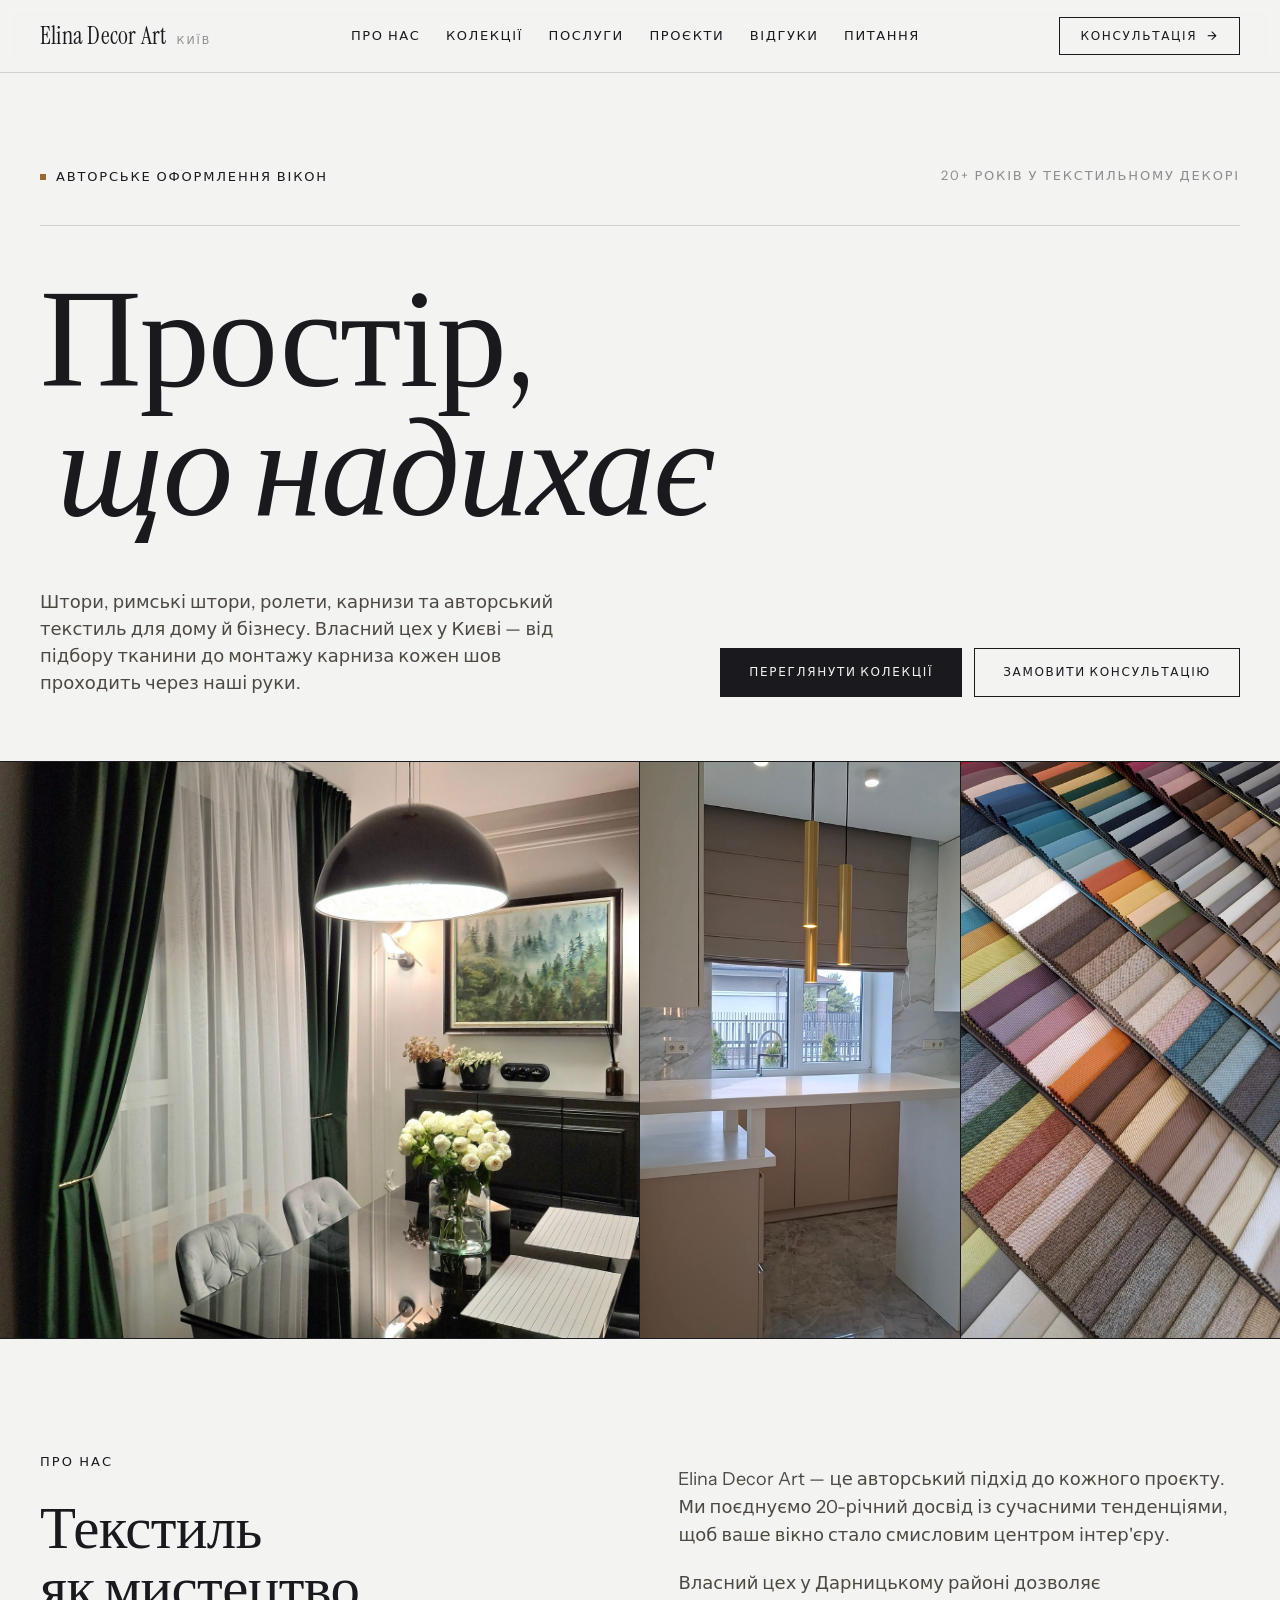
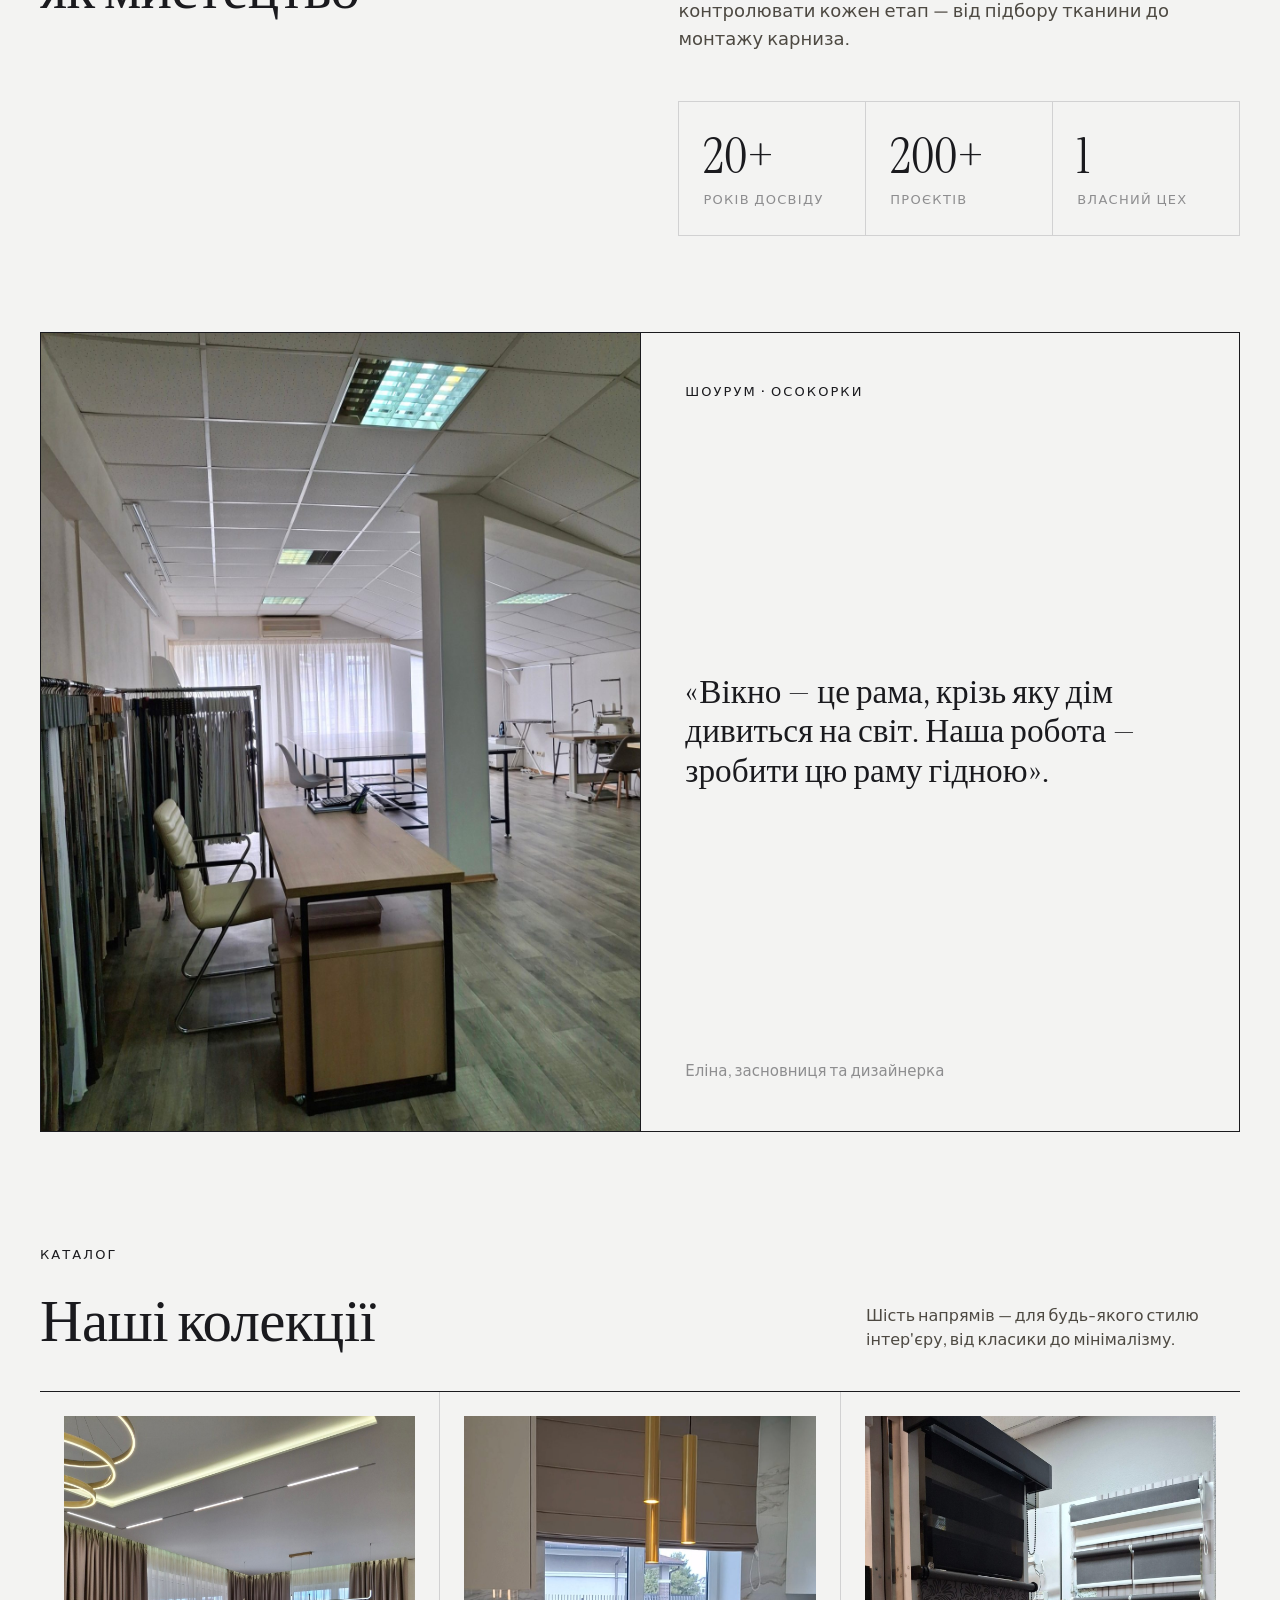
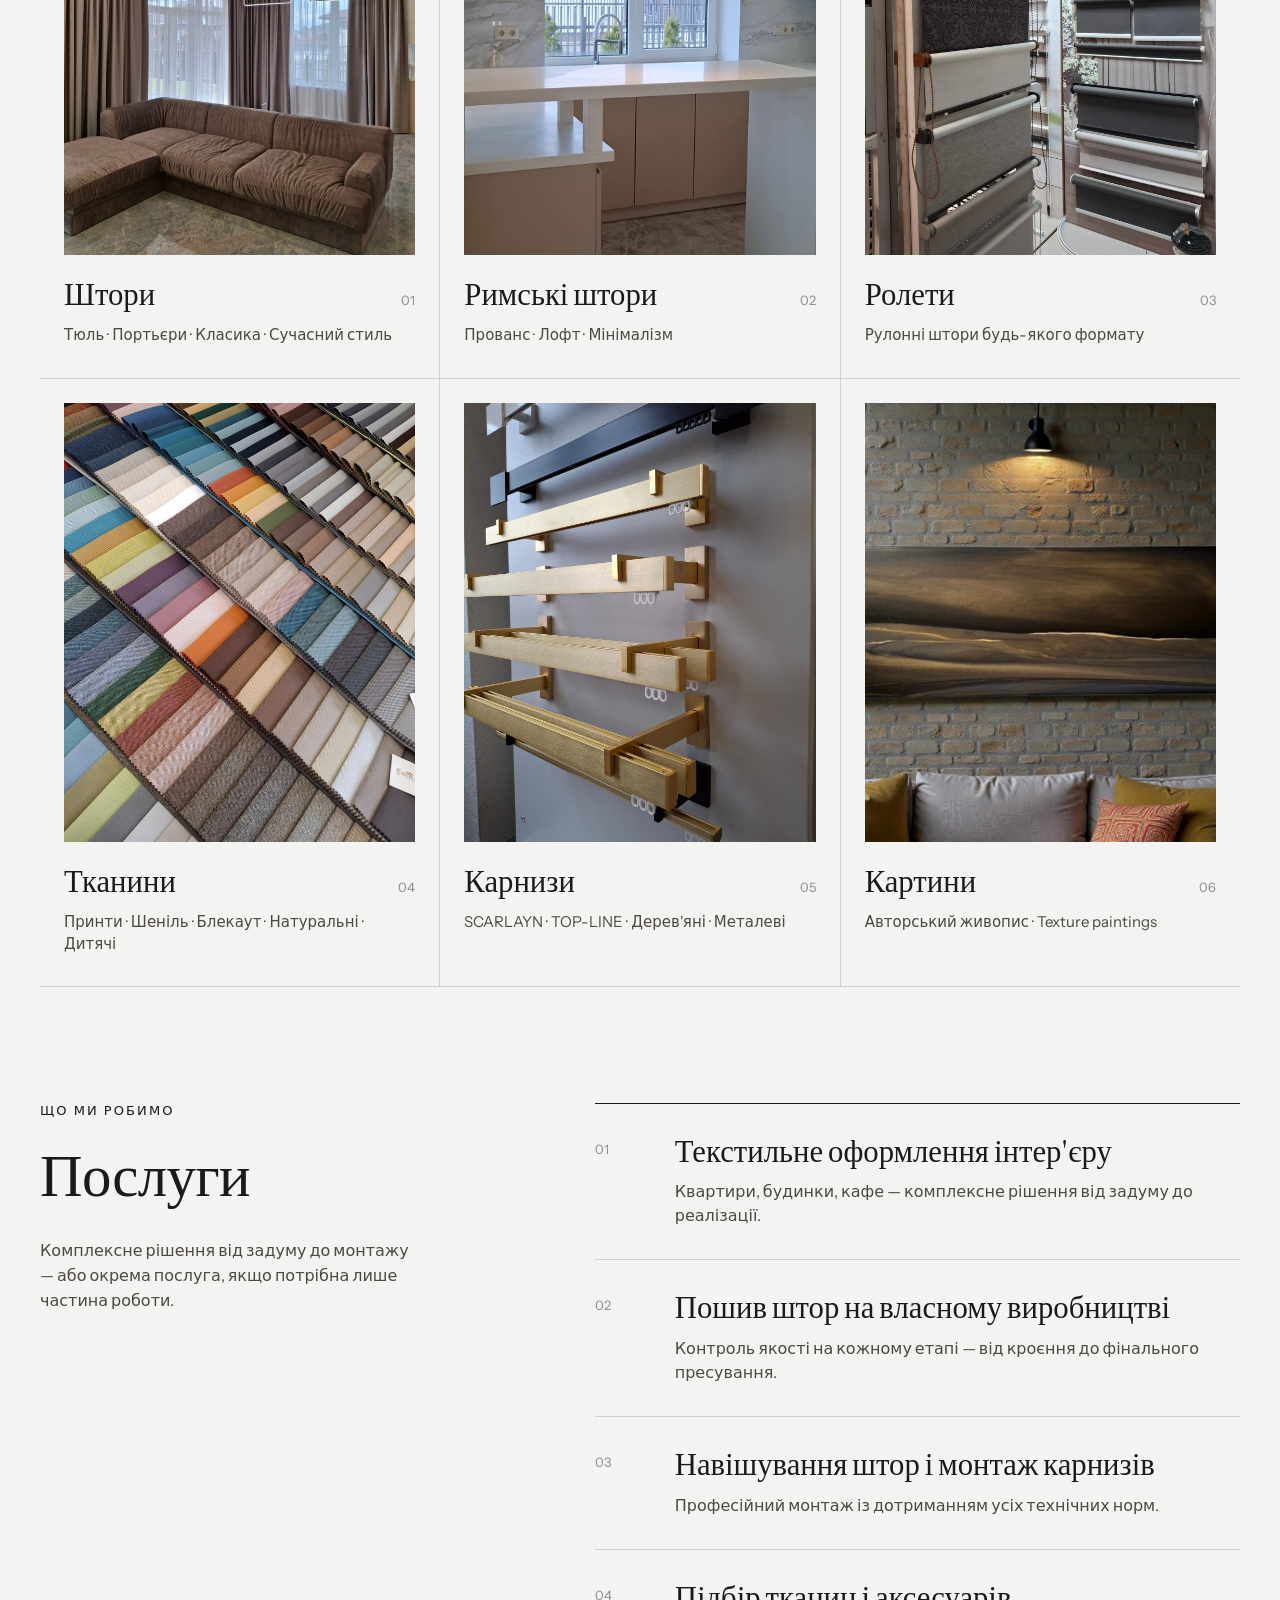
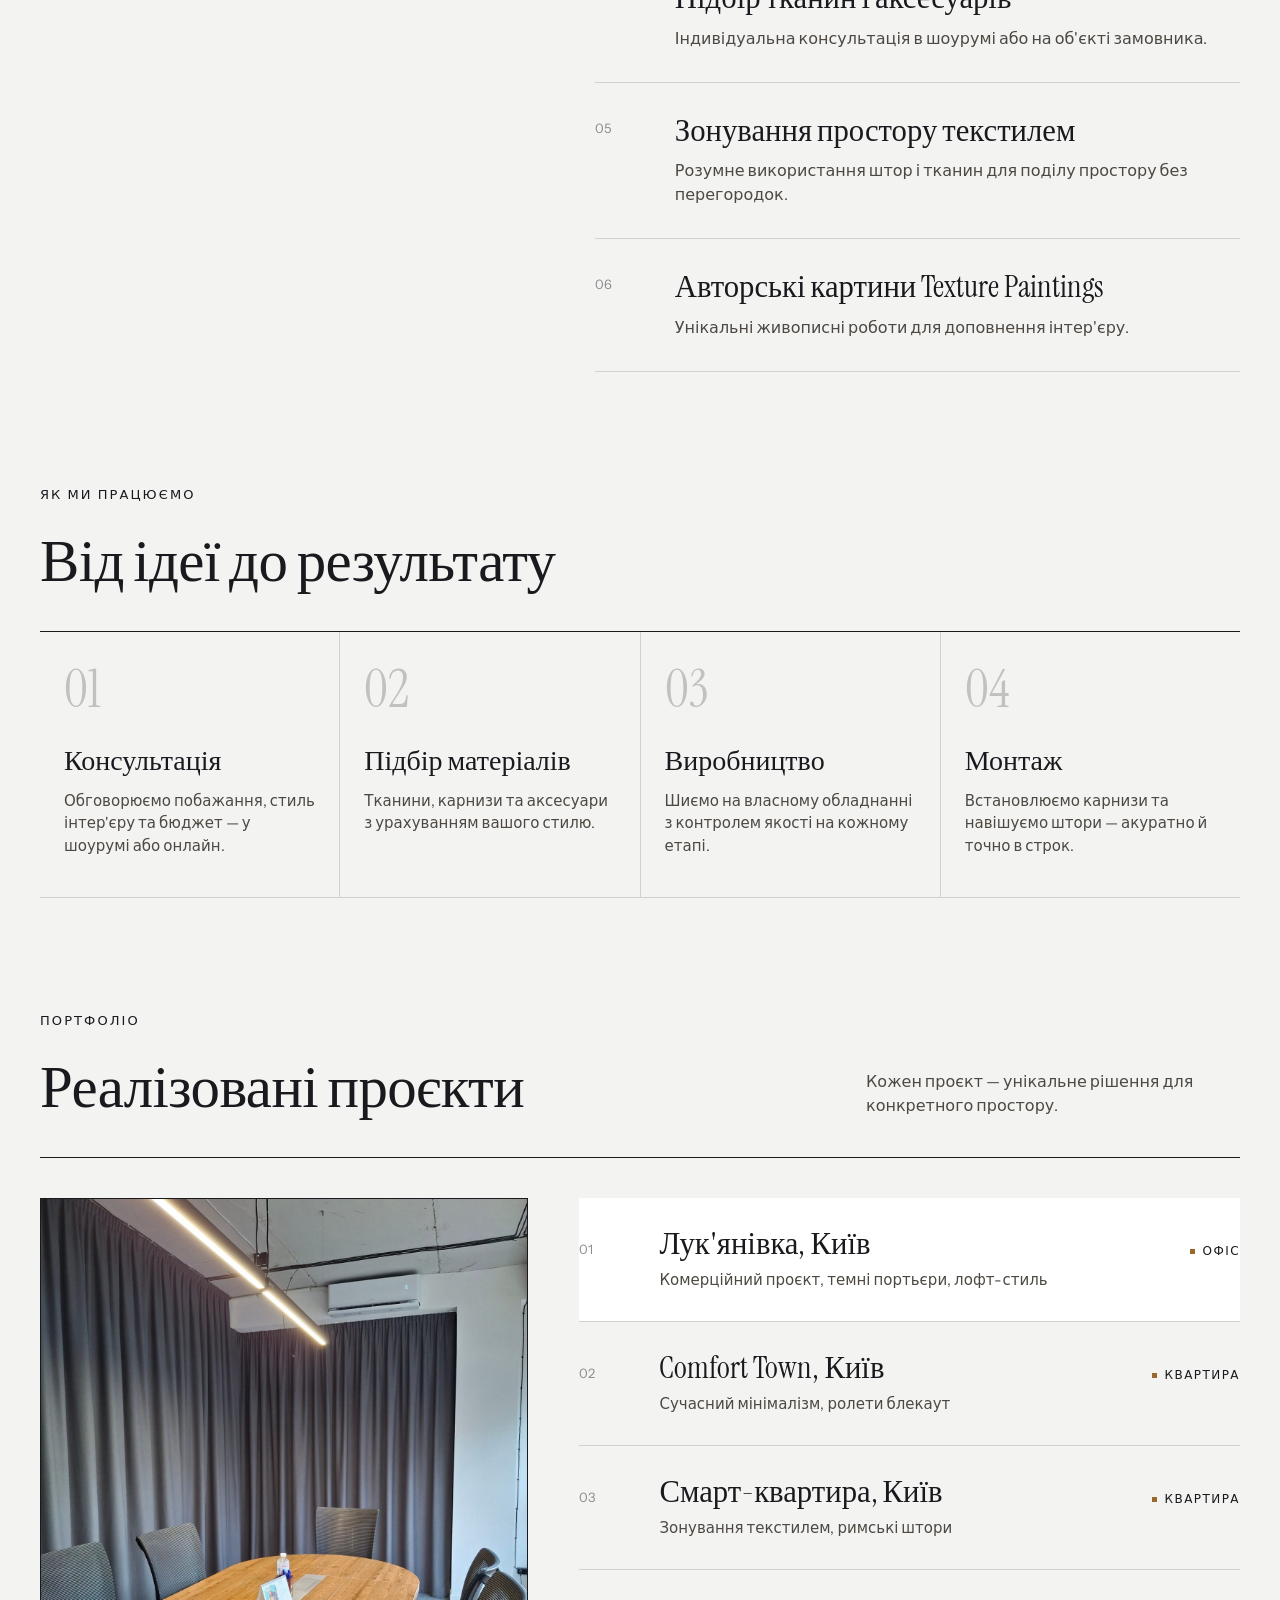
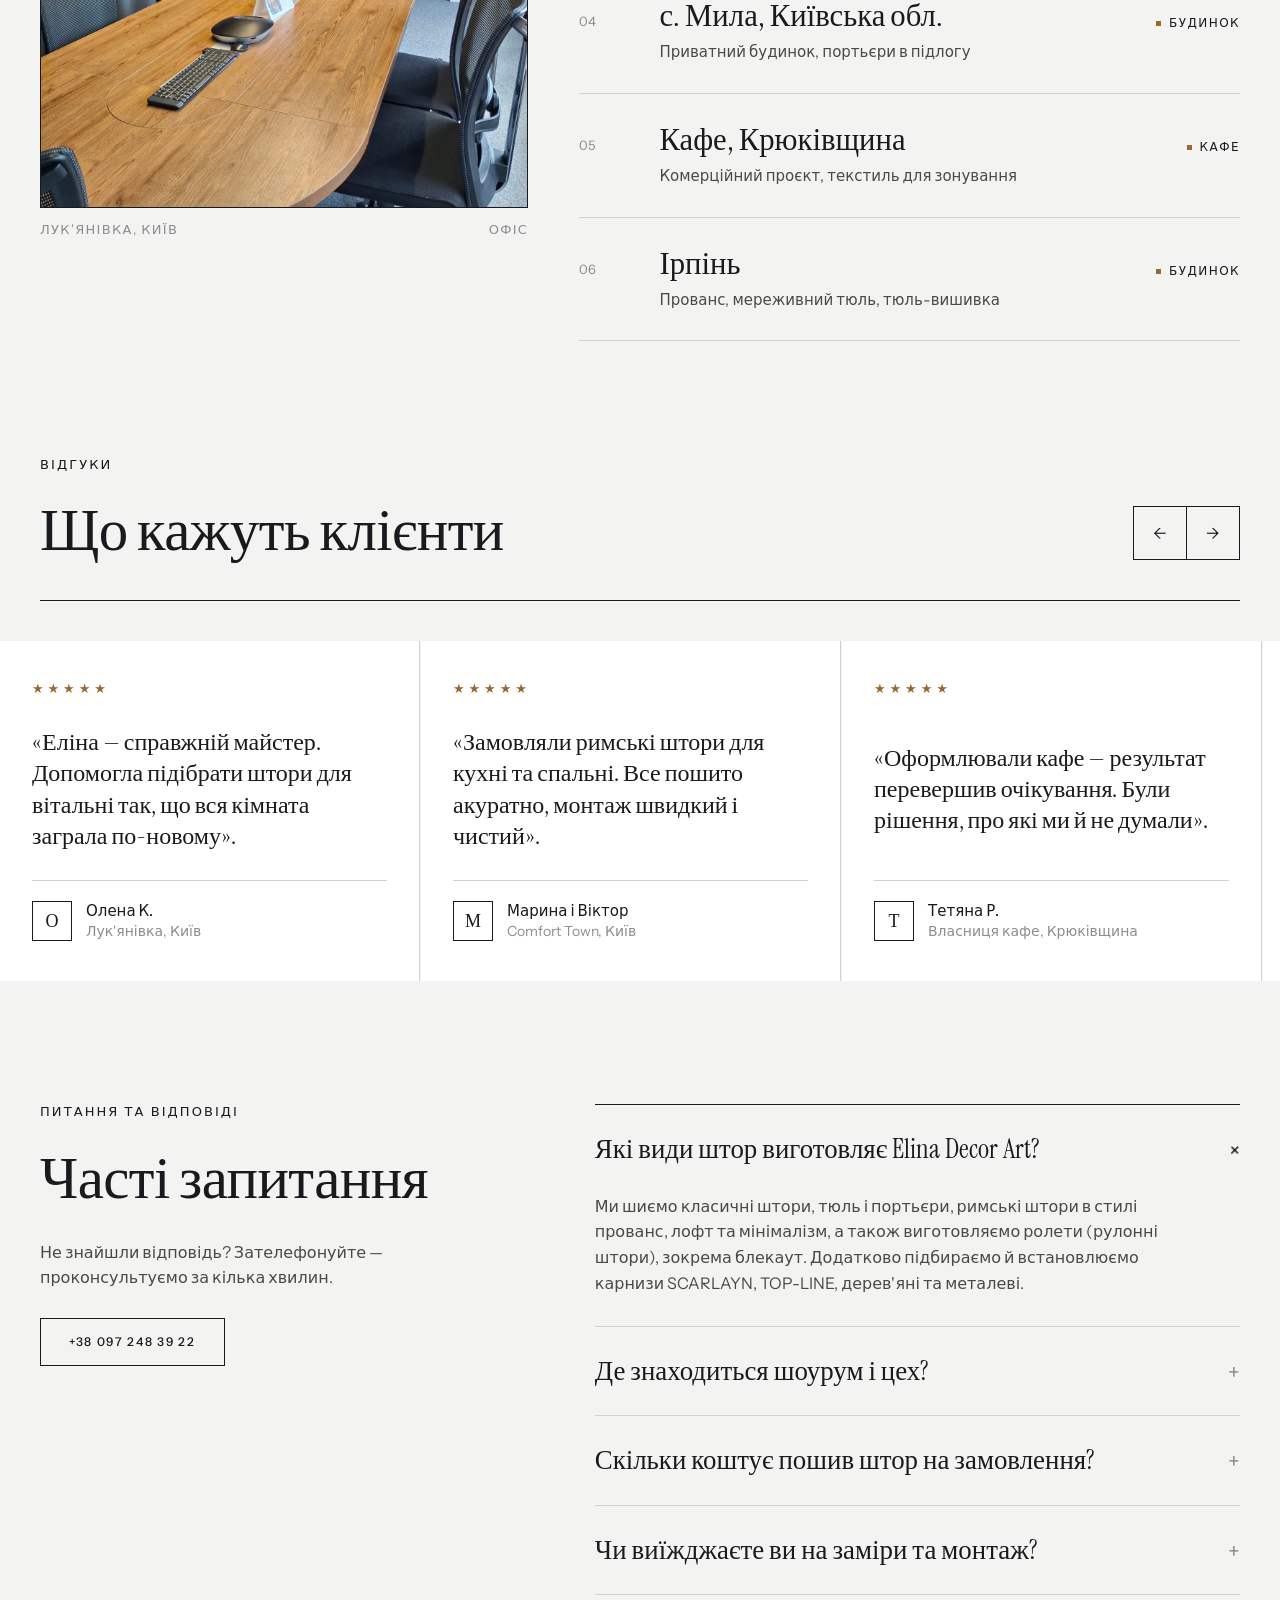
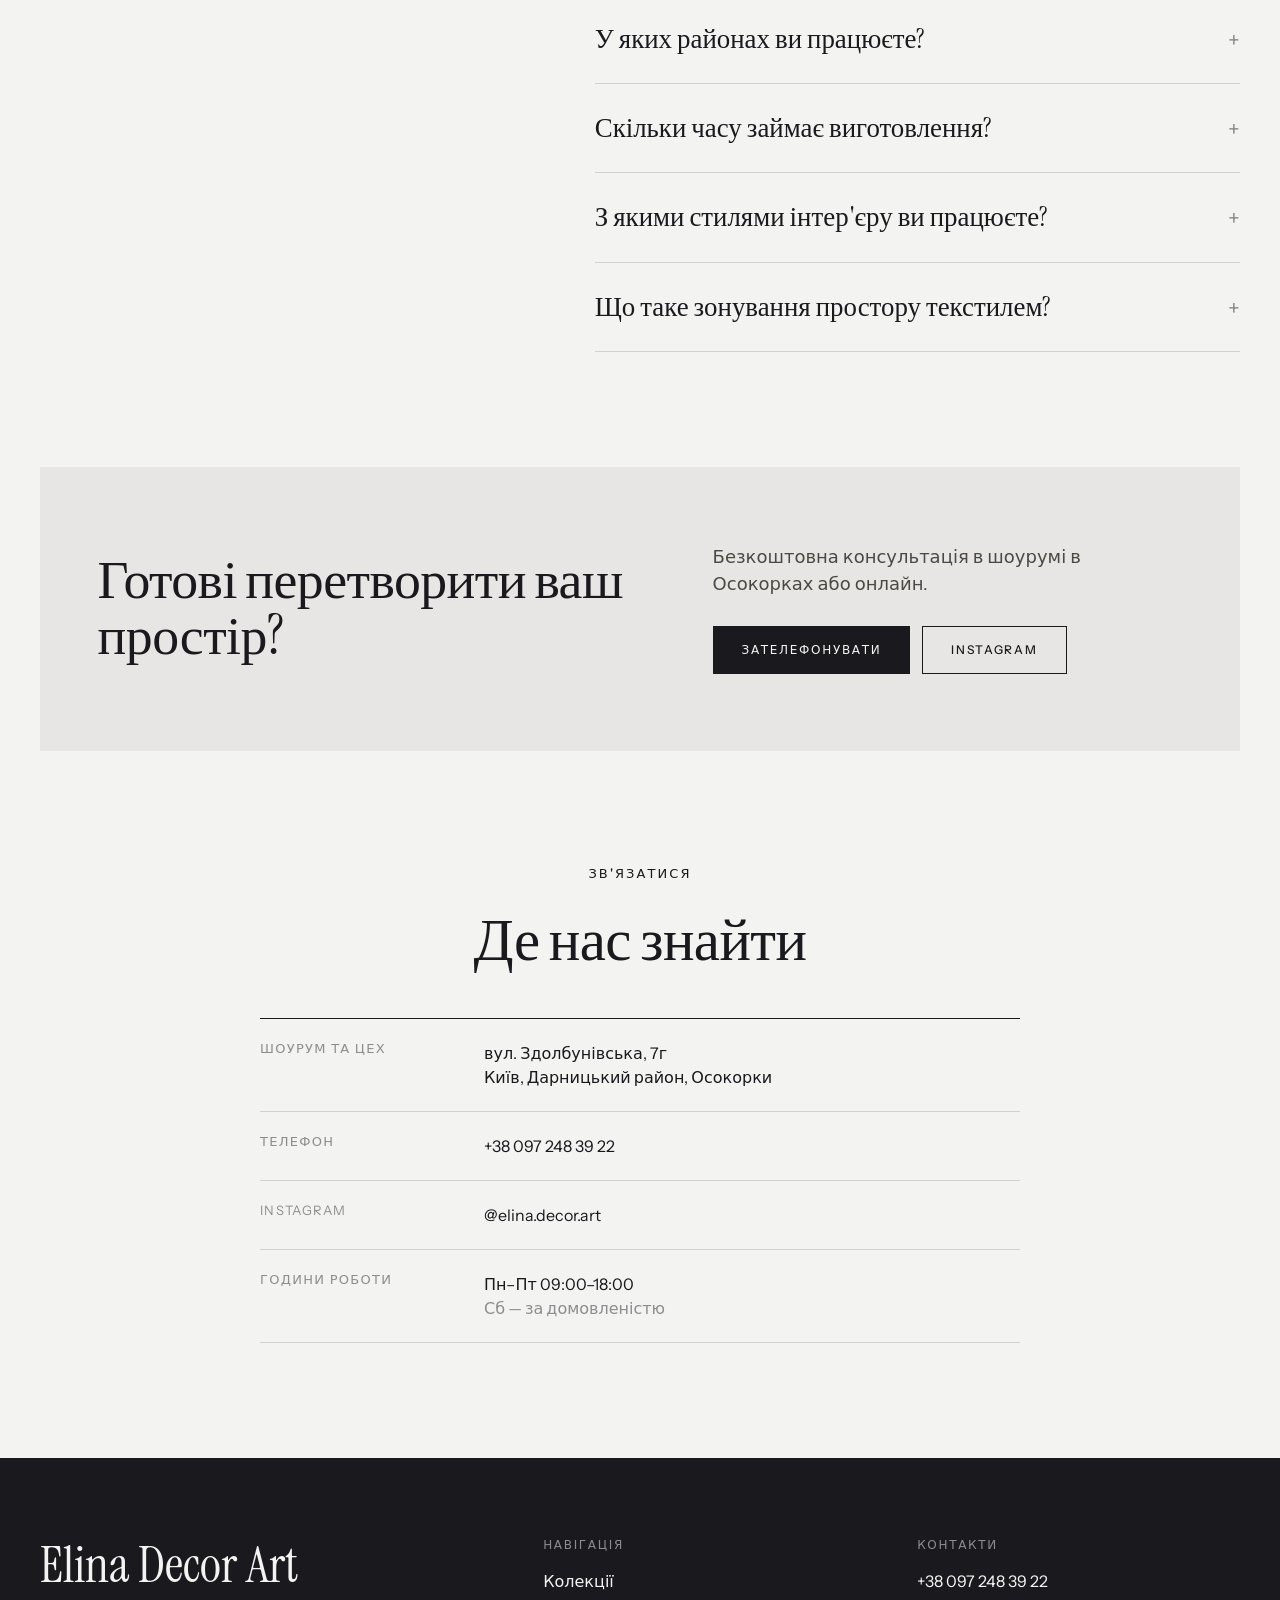
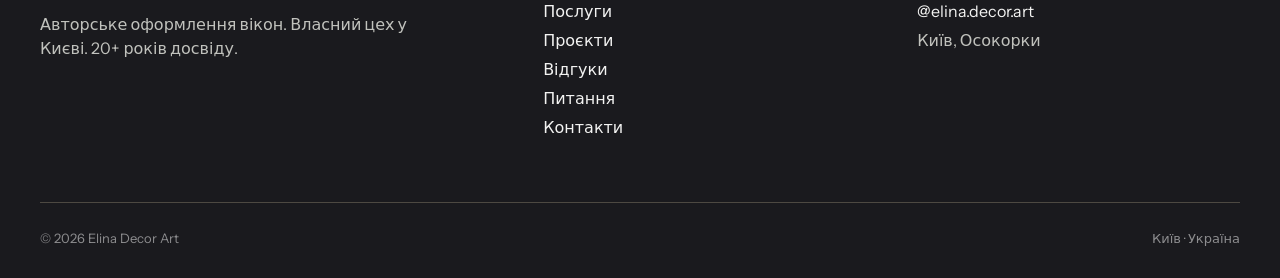
==== commit d0deb61f: "fix: restore image layout, compress photos, correct alt texts - style.css: add height:auto to img. T" ====
--- a/index.html
+++ b/index.html
@@ -28,7 +28,7 @@
 <meta property="og:title" content="Пошив штор на замовлення в Києві — Elina Decor Art" />
 <meta property="og:description" content="Авторське оформлення вікон у Києві: пошив штор, римські штори, ролети, карнизи, тканини. Власний цех на Осокорках, 20+ років досвіду. Консультація та прорахунок безкоштовні." />
 <meta property="og:image" content="https://elinadecor.kyiv.ua/hero.jpg" />
-<meta property="og:image:alt" content="Штори та портьєри у вітальні — робота студії Elina Decor Art" />
+<meta property="og:image:alt" content="Темно-зелені портьєри та білий тюль у зоні їдальні — робота студії Elina Decor Art" />
 
 <!-- Twitter -->
 <meta name="twitter:card" content="summary_large_image" />
@@ -67,7 +67,7 @@
         "streetAddress": "вул. Здолбунівська, 7г",
         "addressLocality": "Київ",
         "addressRegion": "Київська область",
-        "postalCode": "02068",
+        "postalCode": "02081",
         "addressCountry": "UA"
       },
       "areaServed": [
@@ -314,9 +314,9 @@
     </div>
   </div>
   <div class="hero__strip">
-    <img src="hero.jpg" alt="Портьєри та тюль у вітальні київської квартири — оформлення вікон Elina Decor Art" width="3060" height="4080" fetchpriority="high" decoding="async" />
-    <img src="cat-roman.jpg" alt="Римські штори із зеленої тканини на двох вікнах" width="1080" height="2340" fetchpriority="high" decoding="async" />
-    <img src="cat-fabric.jpg" alt="Зразки тканин для штор: шеніль, блекаут і натуральні фактури" width="4080" height="3060" fetchpriority="high" decoding="async" />
+    <img src="hero.jpg" alt="Темно-зелені портьєри та білий тюль у зоні їдальні — оформлення вікна Elina Decor Art" width="1350" height="1800" fetchpriority="high" decoding="async" />
+    <img src="cat-roman.jpg" alt="Бежева римська штора на вікні кухні" width="1015" height="1800" fetchpriority="high" decoding="async" />
+    <img src="cat-fabric.jpg" alt="Каталоги зразків тканин для штор у шоурумі — десятки кольорів і фактур" width="1350" height="1800" fetchpriority="high" decoding="async" />
   </div>
 </section>
 
@@ -338,7 +338,7 @@
     </div>
   </div>
   <div class="quote-block">
-    <img src="about.jpg" alt="Шоурум і швейний цех Elina Decor Art на Осокорках у Києві" width="3060" height="4080" loading="lazy" decoding="async" />
+    <img src="about.jpg" alt="Шоурум і швейний цех Elina Decor Art на Осокорках у Києві" width="1350" height="1800" loading="lazy" decoding="async" />
     <figure class="quote-block__txt">
       <p class="kicker">Шоурум · Осокорки</p>
       <blockquote>«Вікно — це рама, крізь яку дім дивиться на світ. Наша робота — зробити цю раму гідною».</blockquote>
@@ -358,33 +358,33 @@
   </div>
   <div class="cats">
     <a href="#contact" class="cat">
-      <span class="cat__media"><img src="cat-shtory.jpg" alt="Штори на замовлення: портьєри та тюль у вітальні" width="4080" height="3060" loading="lazy" decoding="async" /></span>
-      <span class="cat__row"><h3>Штори</h3><span class="cat__n">01</span></span>
+      <span class="cat__media"><img src="cat-shtory.jpg" alt="Штори на замовлення: портьєри та тюль на вікнах вітальні з кутовим диваном" width="1350" height="1800" loading="lazy" decoding="async" /></span>
+      <div class="cat__row"><h3>Штори</h3><span class="cat__n">01</span></div>
       <p>Тюль · Портьєри · Класика · Сучасний стиль</p>
     </a>
     <a href="#contact" class="cat">
-      <span class="cat__media"><img src="cat-roman.jpg" alt="Римські штори із зеленої тканини на двох вікнах" width="1080" height="2340" loading="lazy" decoding="async" /></span>
-      <span class="cat__row"><h3>Римські штори</h3><span class="cat__n">02</span></span>
+      <span class="cat__media"><img src="cat-roman.jpg" alt="Бежева римська штора на вікні кухні" width="1015" height="1800" loading="lazy" decoding="async" /></span>
+      <div class="cat__row"><h3>Римські штори</h3><span class="cat__n">02</span></div>
       <p>Прованс · Лофт · Мінімалізм</p>
     </a>
     <a href="#contact" class="cat">
-      <span class="cat__media"><img src="cat-rolety.jpg" alt="Рулонна штора (ролета) на вікні у ванній кімнаті" width="4080" height="3060" loading="lazy" decoding="async" /></span>
-      <span class="cat__row"><h3>Ролети</h3><span class="cat__n">03</span></span>
+      <span class="cat__media"><img src="cat-rolety.jpg" alt="Стенд зі зразками рулонних штор (ролет) у шоурумі" width="1350" height="1800" loading="lazy" decoding="async" /></span>
+      <div class="cat__row"><h3>Ролети</h3><span class="cat__n">03</span></div>
       <p>Рулонні штори будь-якого формату</p>
     </a>
     <a href="#contact" class="cat">
-      <span class="cat__media"><img src="cat-fabric.jpg" alt="Зразки тканин для штор: шеніль, блекаут і натуральні фактури" width="4080" height="3060" loading="lazy" decoding="async" /></span>
-      <span class="cat__row"><h3>Тканини</h3><span class="cat__n">04</span></span>
+      <span class="cat__media"><img src="cat-fabric.jpg" alt="Каталоги зразків тканин для штор у шоурумі — десятки кольорів і фактур" width="1350" height="1800" loading="lazy" decoding="async" /></span>
+      <div class="cat__row"><h3>Тканини</h3><span class="cat__n">04</span></div>
       <p>Принти · Шеніль · Блекаут · Натуральні · Дитячі</p>
     </a>
     <a href="#contact" class="cat">
-      <span class="cat__media"><img src="cat-karnyz.jpg" alt="Карнизи для штор — металеві та дерев'яні моделі" width="4080" height="3060" loading="lazy" decoding="async" /></span>
-      <span class="cat__row"><h3>Карнизи</h3><span class="cat__n">05</span></span>
+      <span class="cat__media"><img src="cat-karnyz.jpg" alt="Дерев'яні карнизи для штор на стенді в шоурумі" width="1350" height="1800" loading="lazy" decoding="async" /></span>
+      <div class="cat__row"><h3>Карнизи</h3><span class="cat__n">05</span></div>
       <p>SCARLAYN · TOP-LINE · Дерев'яні · Металеві</p>
     </a>
     <a href="#contact" class="cat">
-      <span class="cat__media"><img src="cat-paintings.jpg" alt="Авторська фактурна картина texture painting в інтер'єрі" loading="lazy" decoding="async" /></span>
-      <span class="cat__row"><h3>Картини</h3><span class="cat__n">06</span></span>
+      <span class="cat__media"><img src="cat-paintings.jpg" alt="Авторська фактурна картина texture painting над диваном на цегляній стіні" width="1080" height="1080" loading="lazy" decoding="async" /></span>
+      <div class="cat__row"><h3>Картини</h3><span class="cat__n">06</span></div>
       <p>Авторський живопис · Texture paintings</p>
     </a>
   </div>
@@ -437,7 +437,7 @@
   <div class="prj">
     <div class="prj__preview">
       <div class="prj__frame">
-        <img src="proj-lukyanivka.jpg" alt="Оформлення офісу на Лук'янівці в Києві — темні портьєри в стилі лофт" width="3060" height="4080" loading="lazy" decoding="async" id="prjImg" />
+        <img src="proj-lukyanivka.jpg" alt="Оформлення офісу на Лук'янівці в Києві — темні портьєри в стилі лофт" width="1350" height="1800" loading="lazy" decoding="async" id="prjImg" />
       </div>
       <div class="prj__cap">
         <span id="prjTitle">Лук'янівка, Київ</span>
--- a/style.css
+++ b/style.css
@@ -31,7 +31,7 @@
 }
 a { color: var(--ink); text-decoration: none; transition: color .2s; }
 a:hover { color: var(--gold); }
-img { display: block; max-width: 100%; }
+img { display: block; max-width: 100%; height: auto; }
 input, select, textarea, button { font-family: inherit; font-size: inherit; color: inherit; }
 ::selection { background: var(--ink); color: var(--paper); }
 
